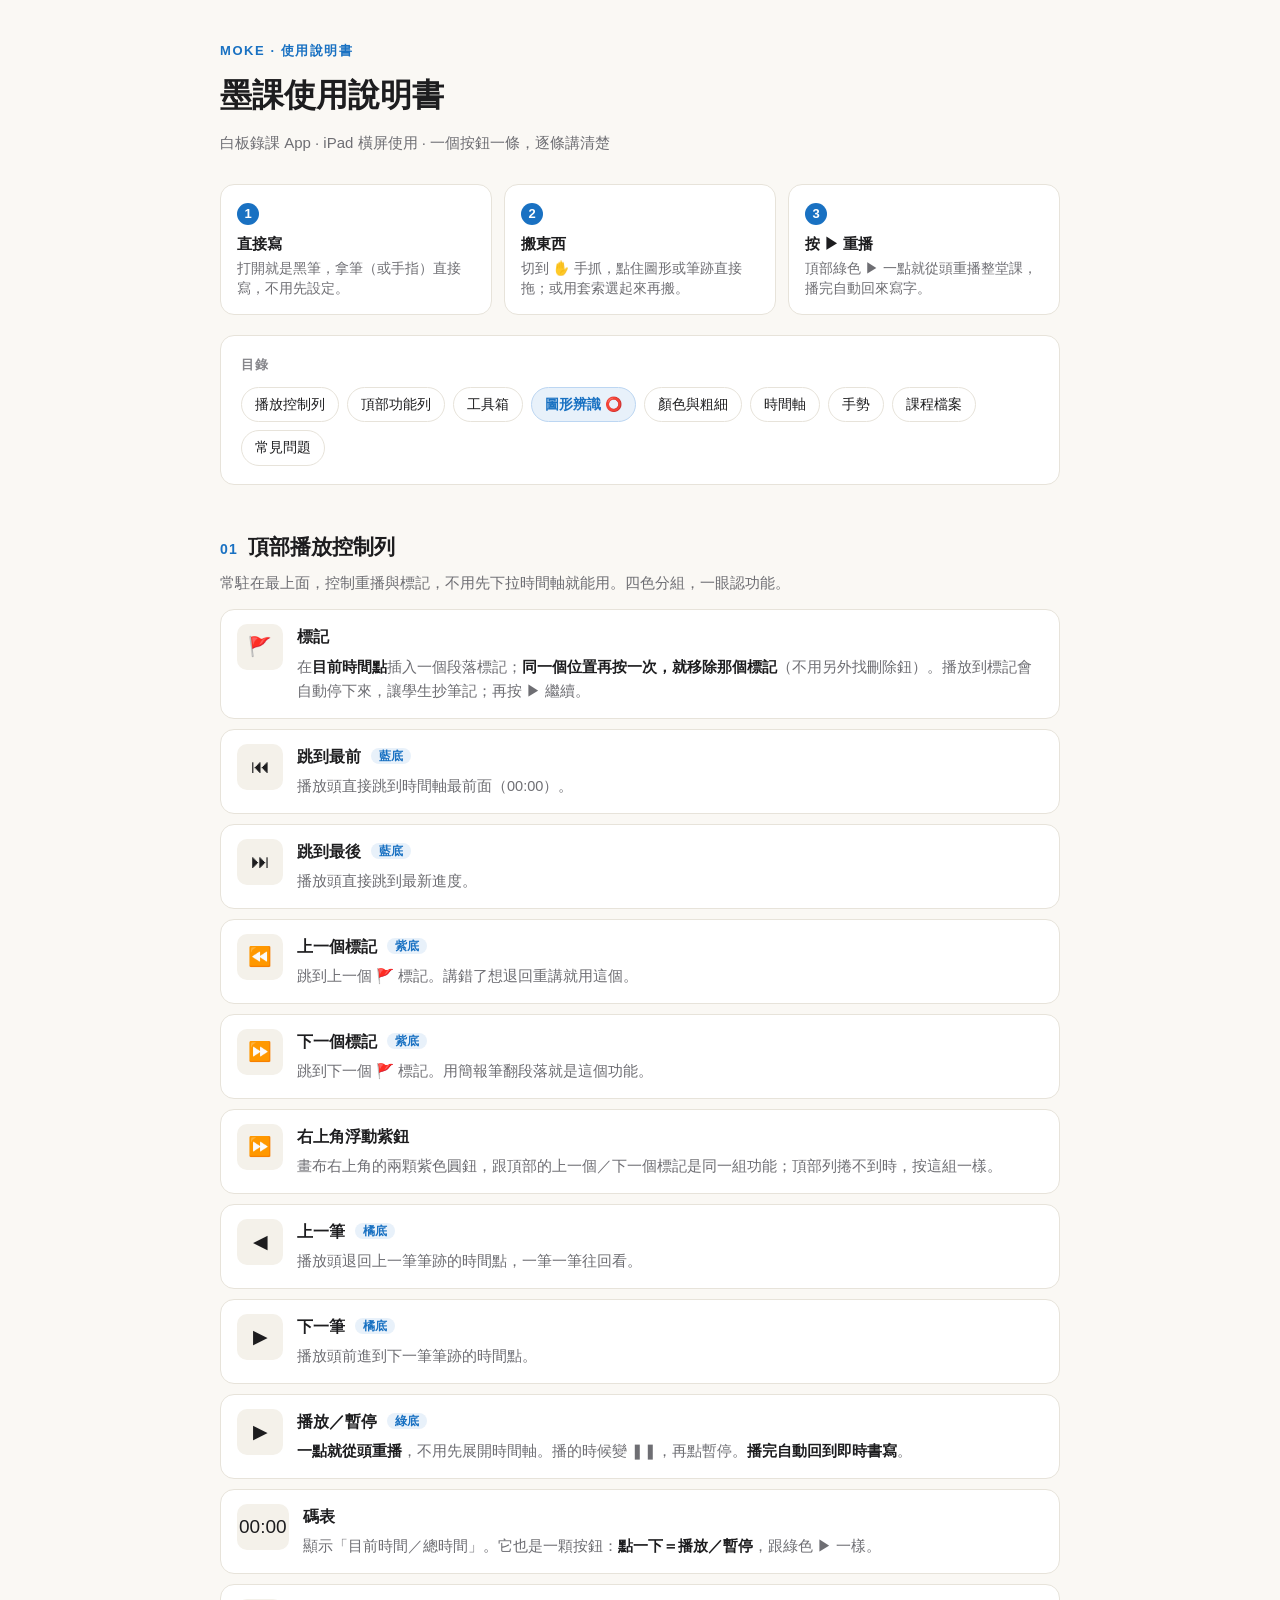
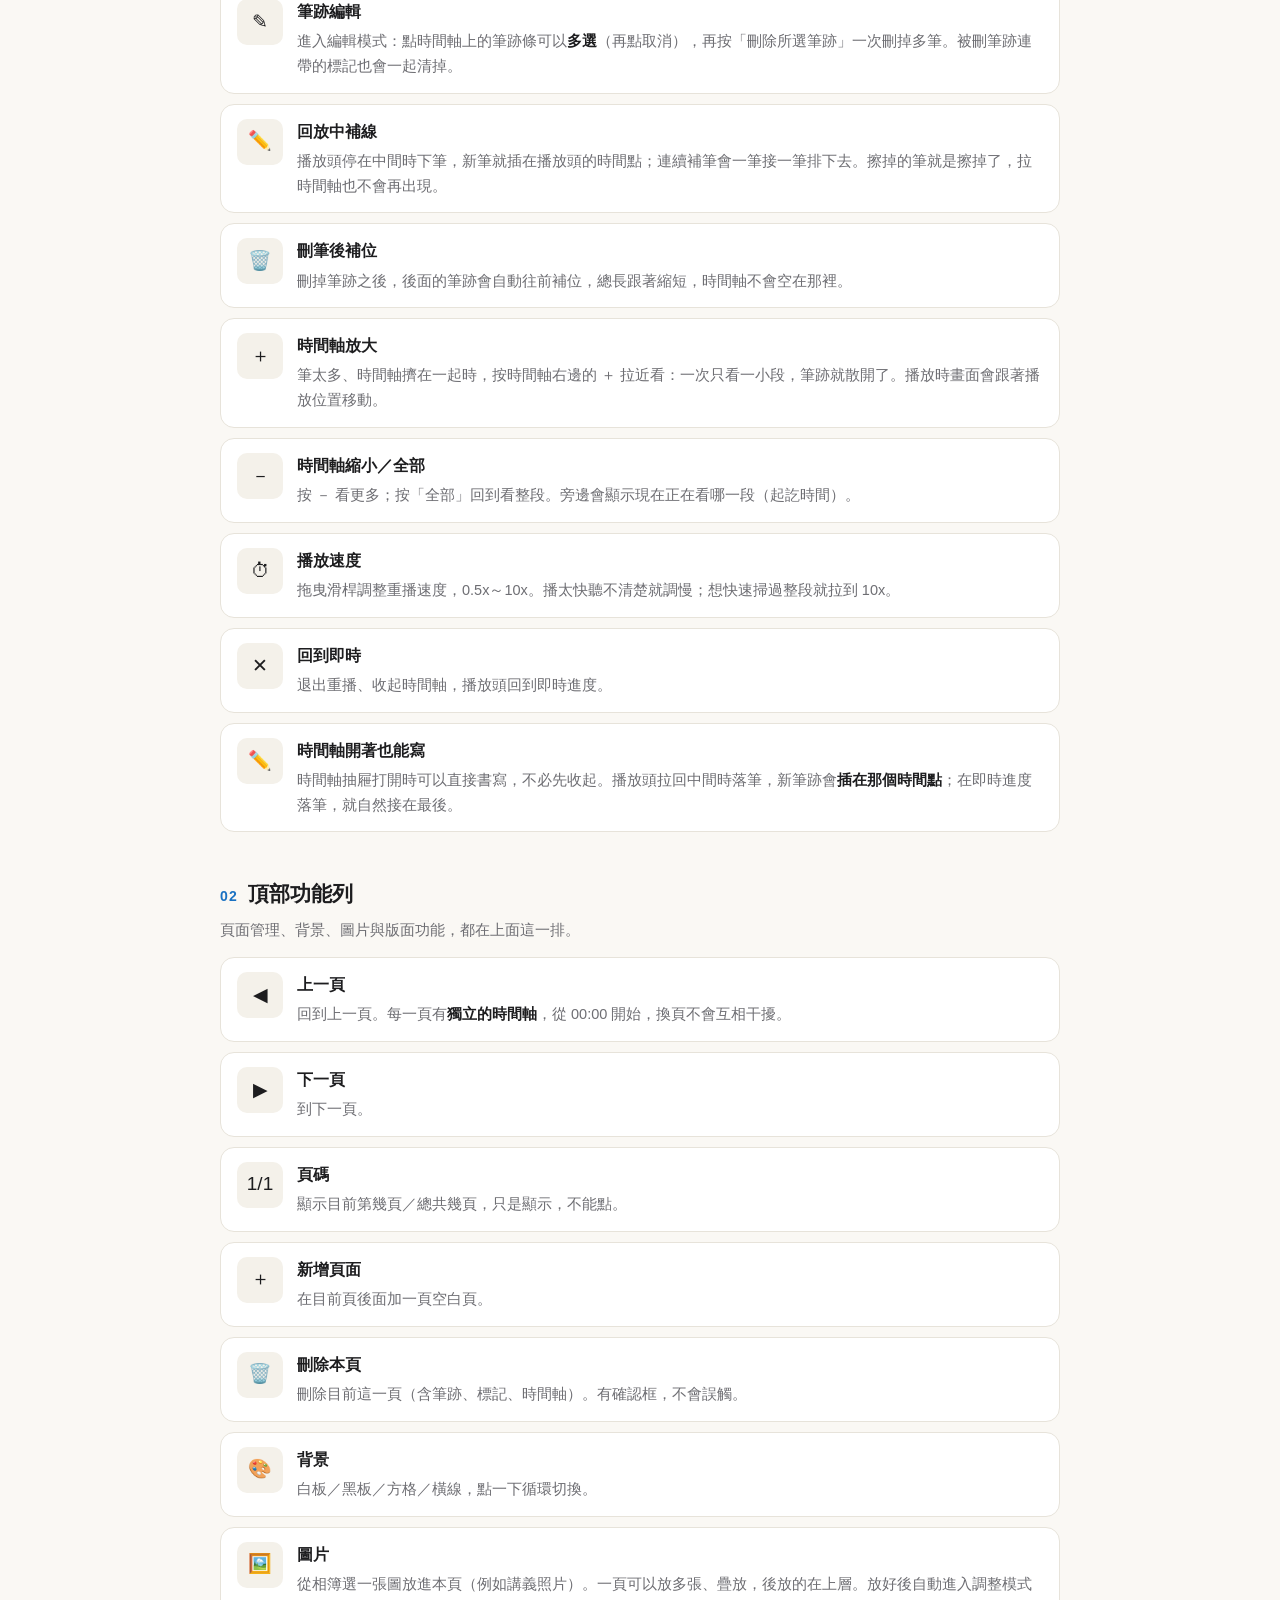
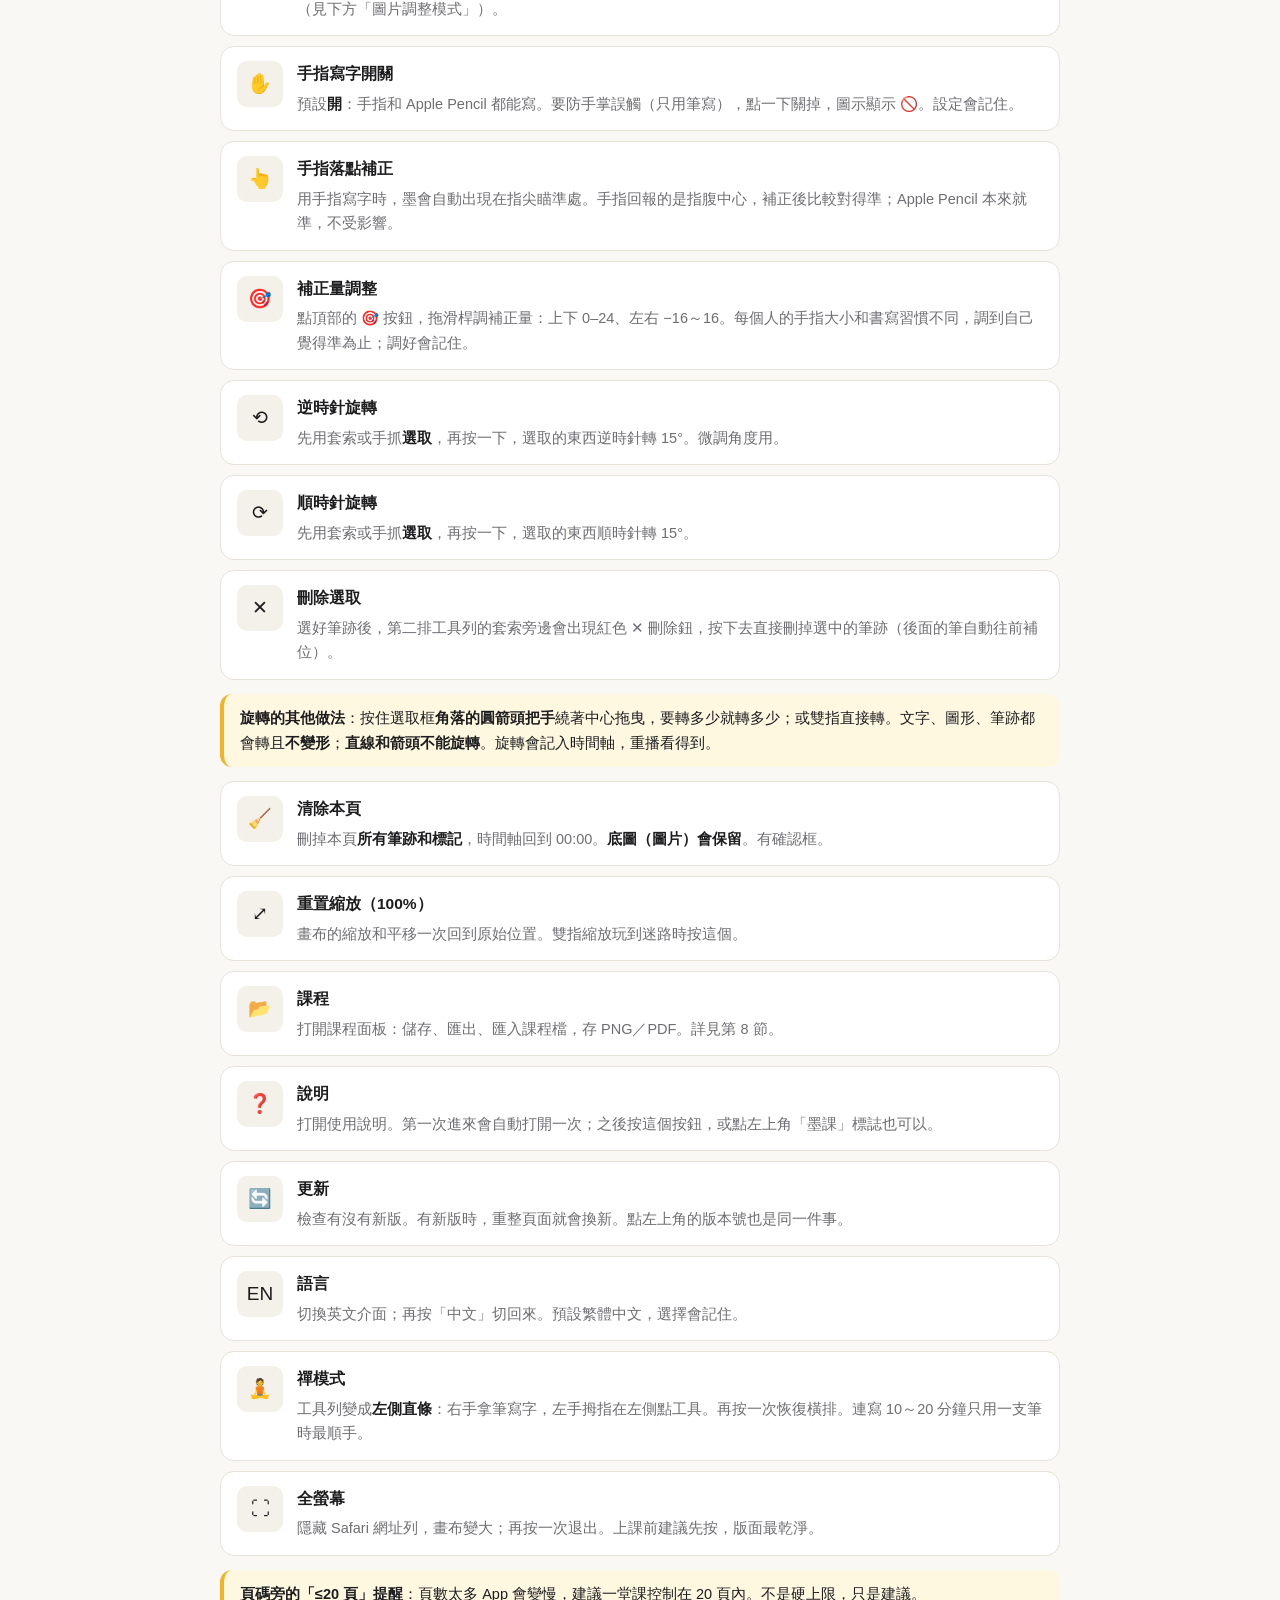
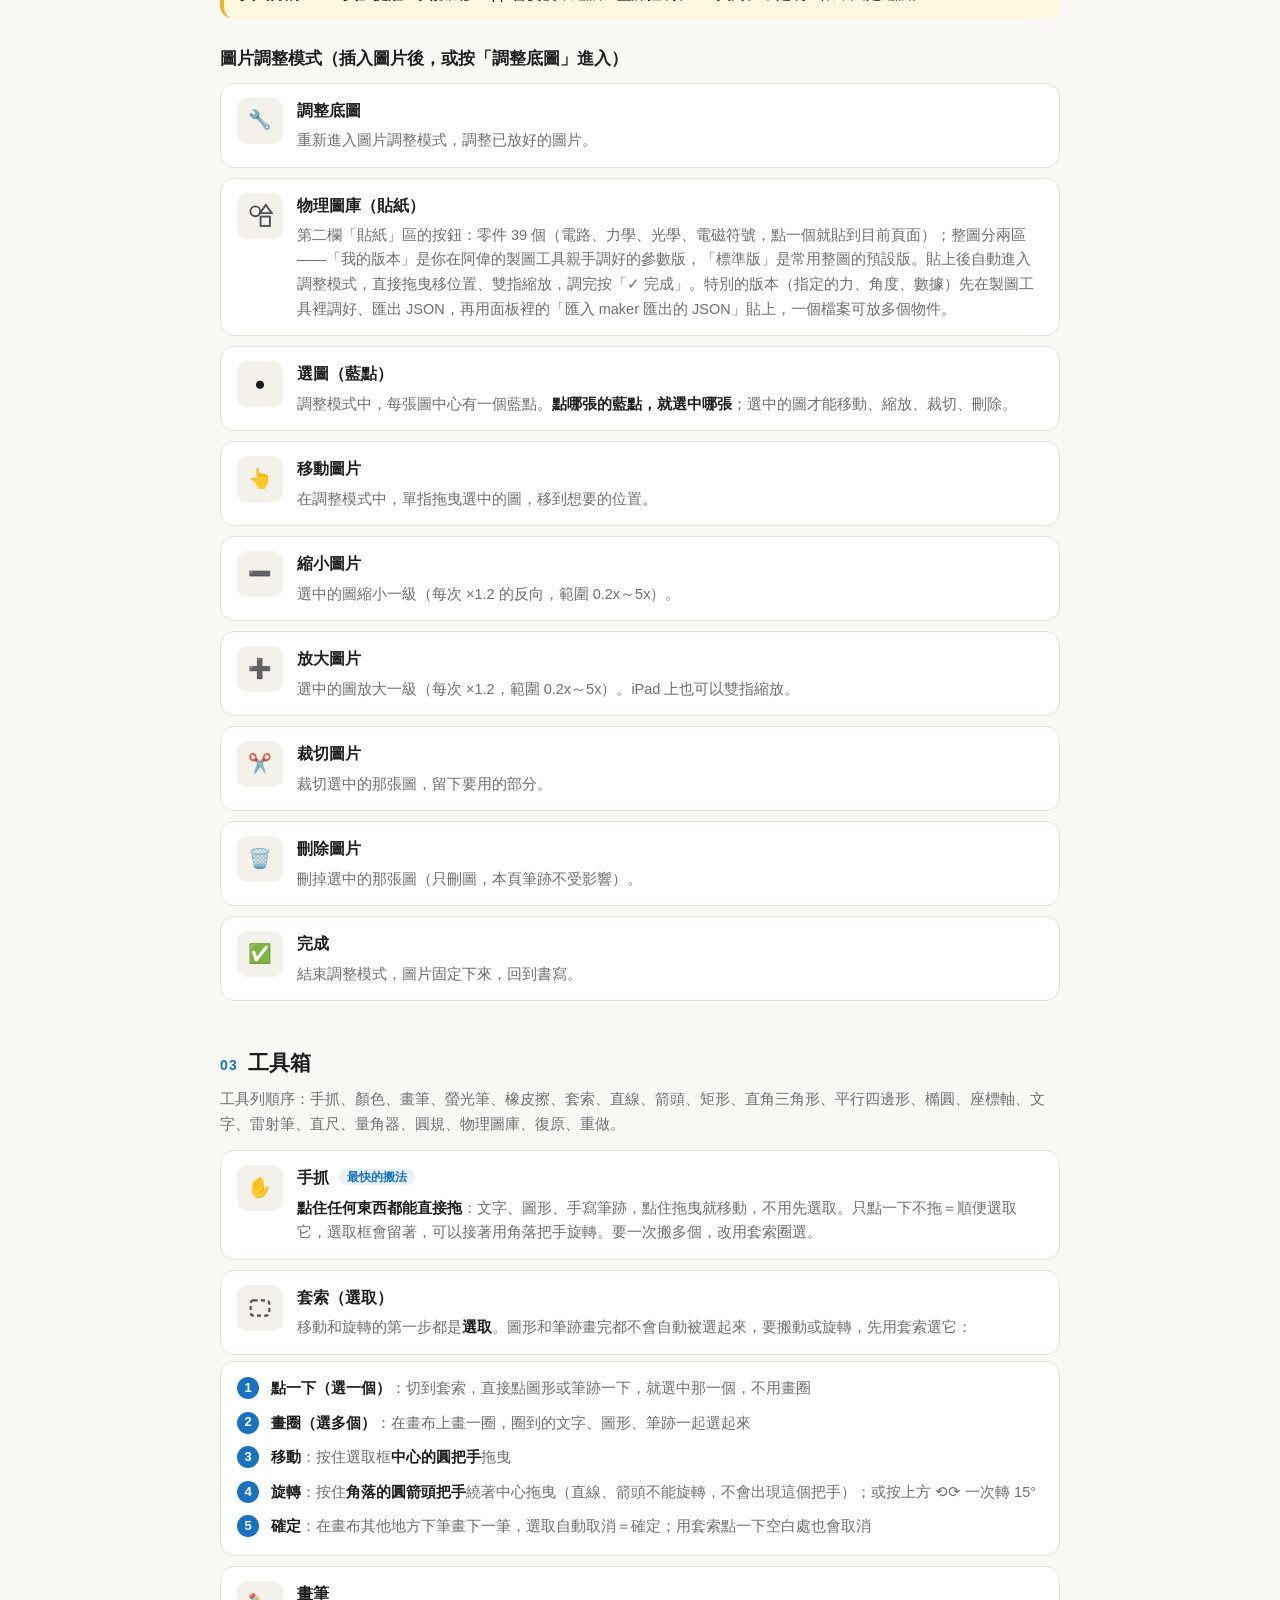
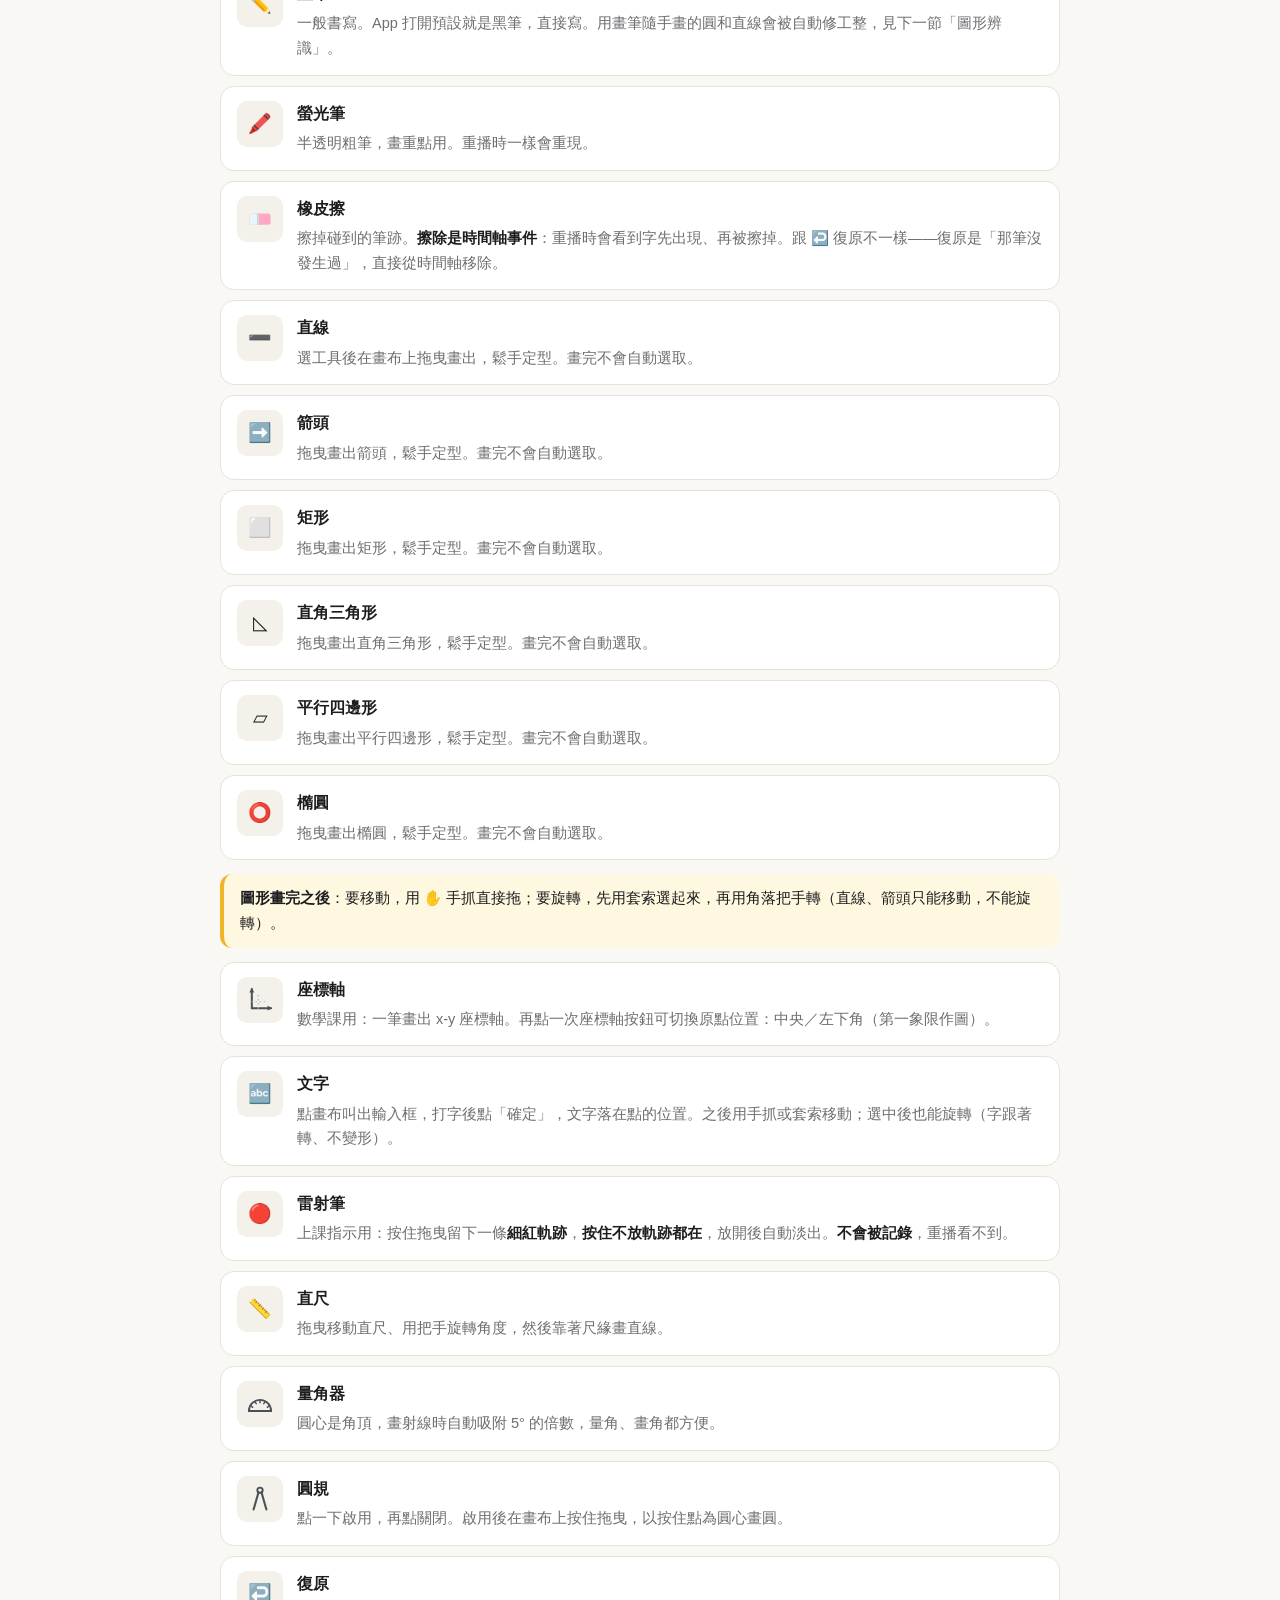
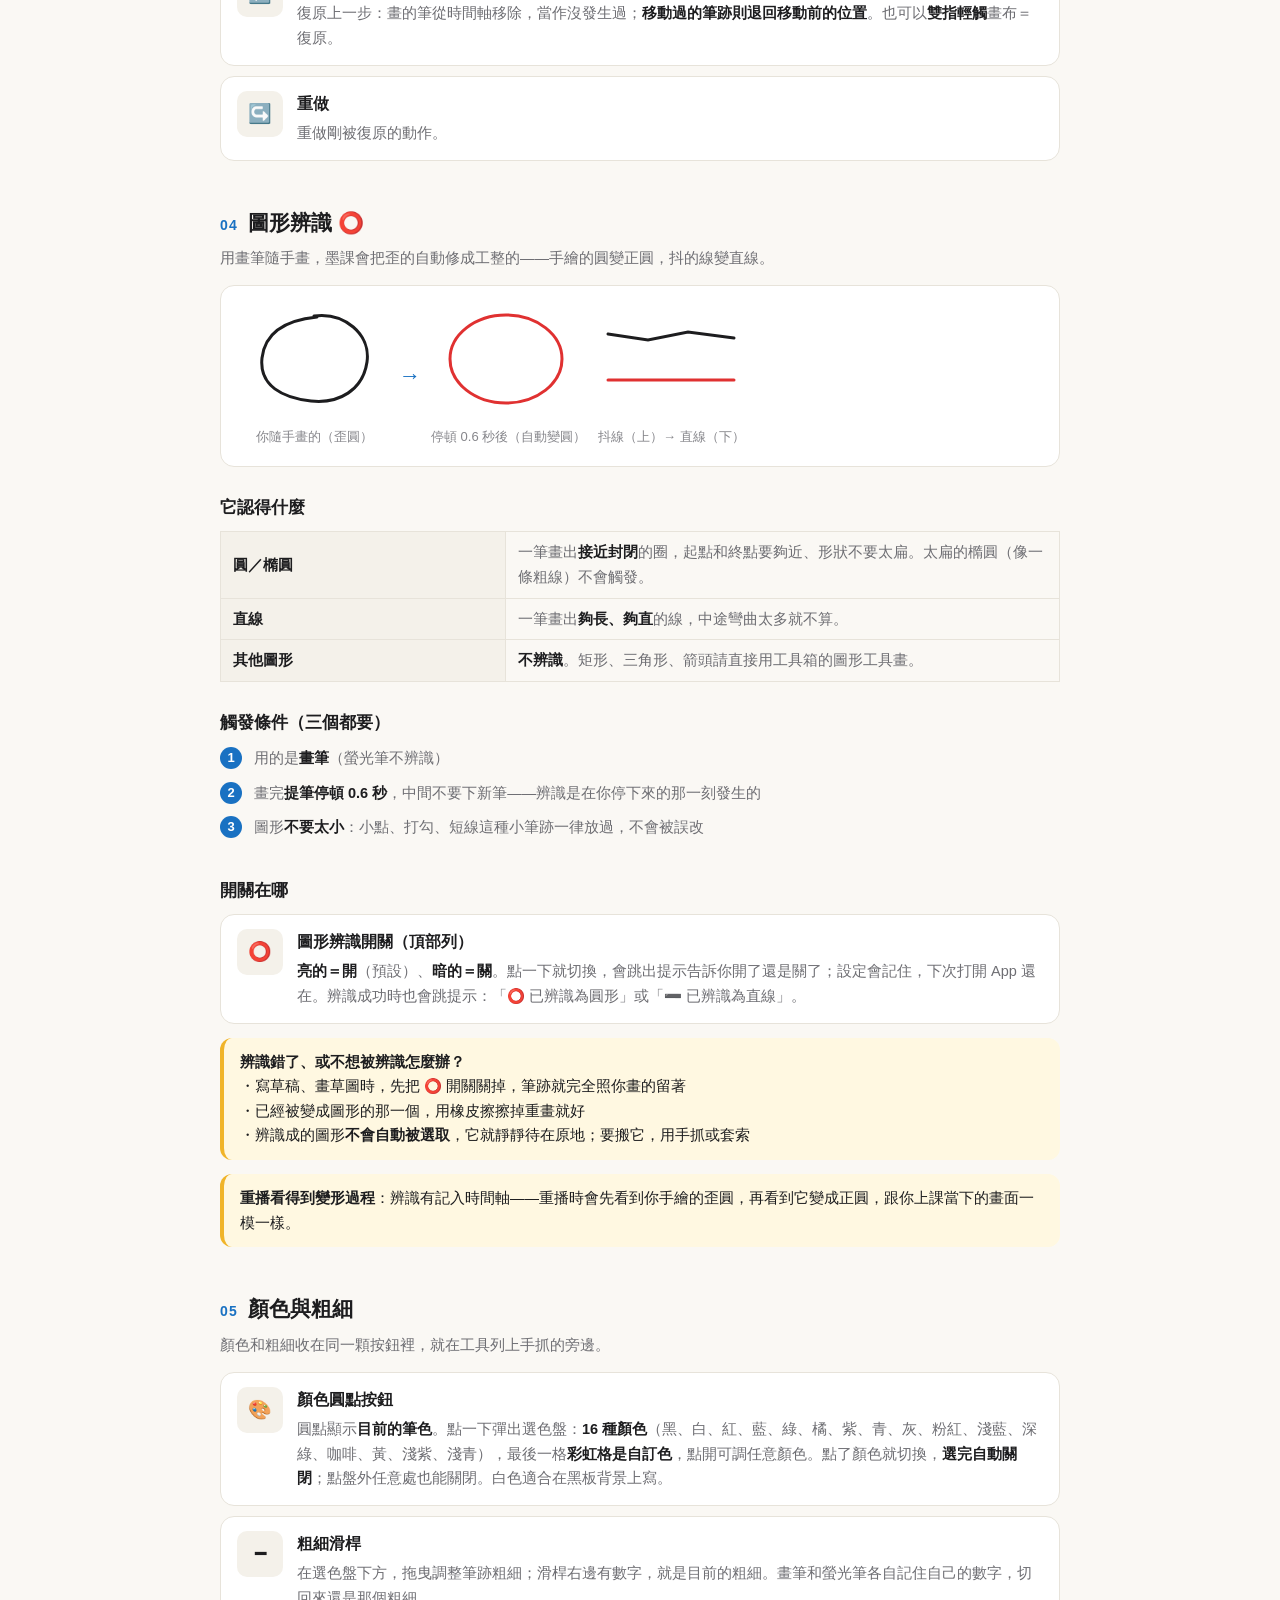
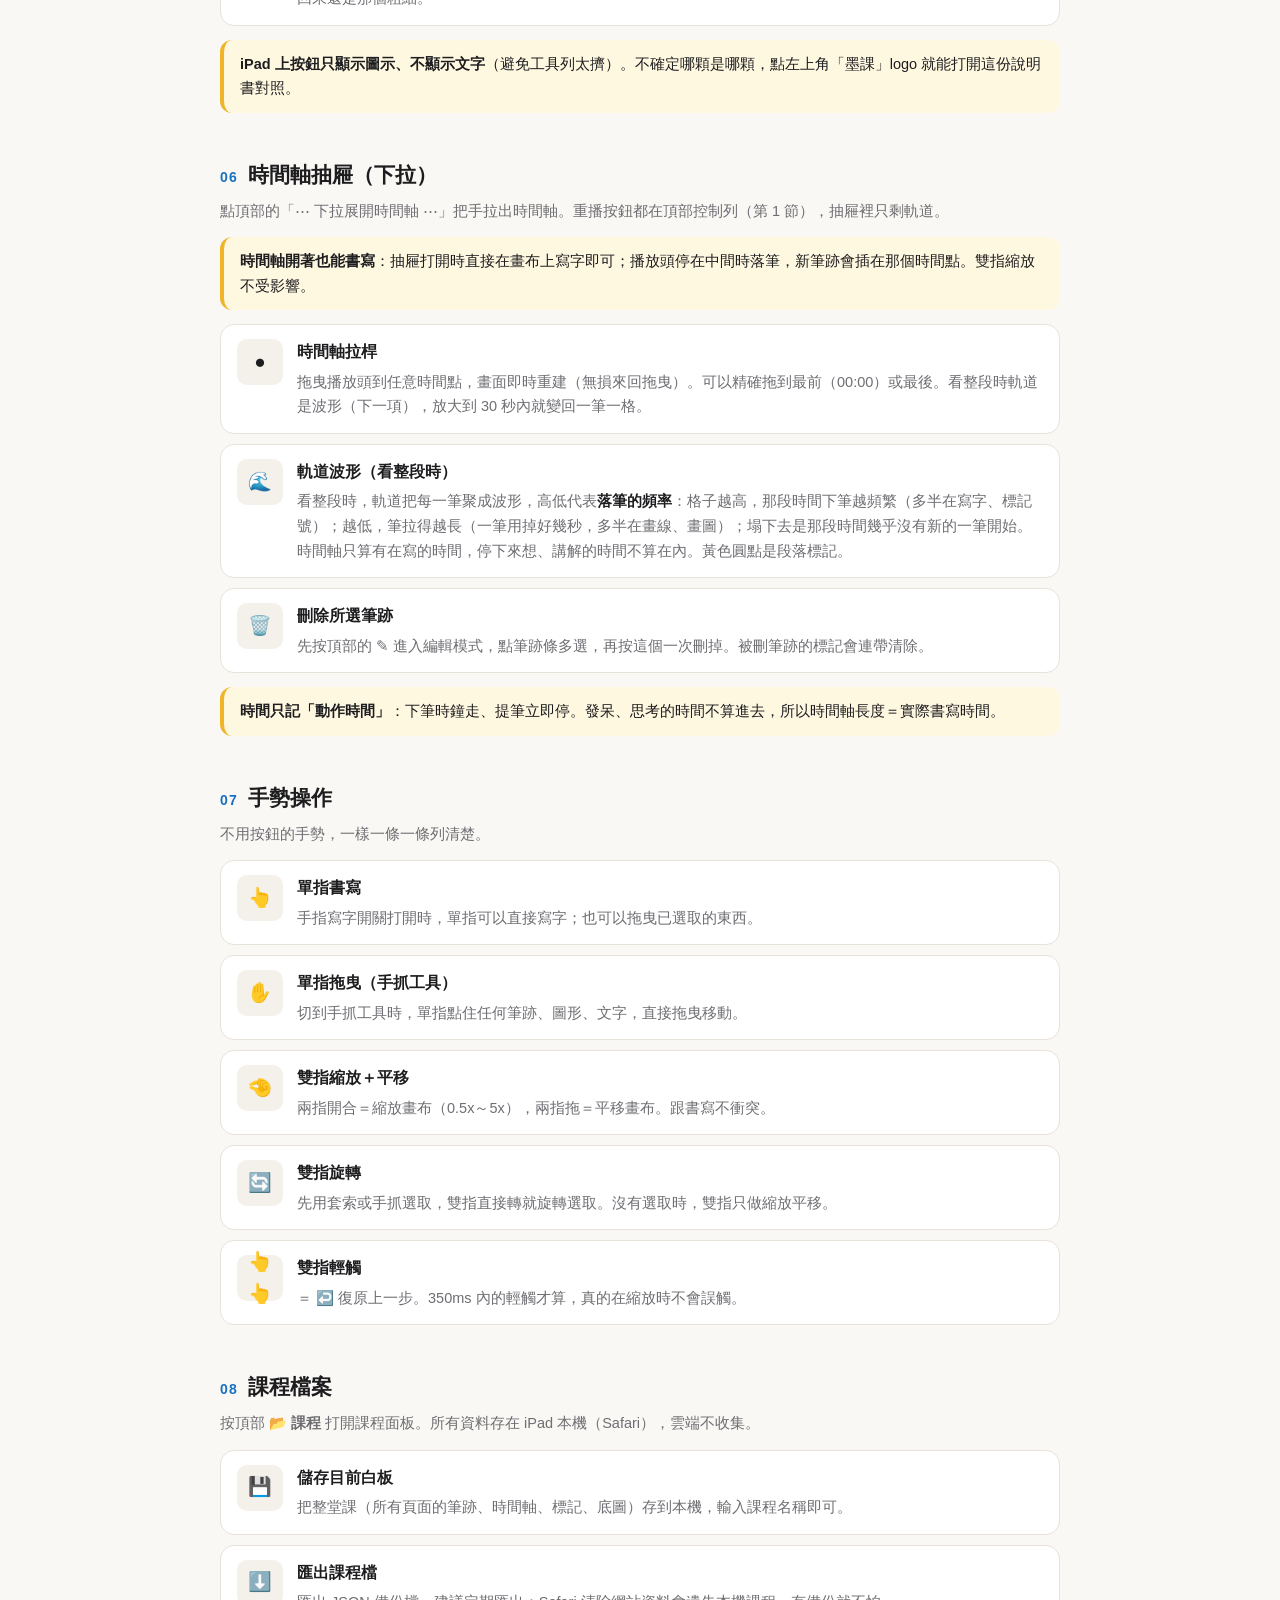
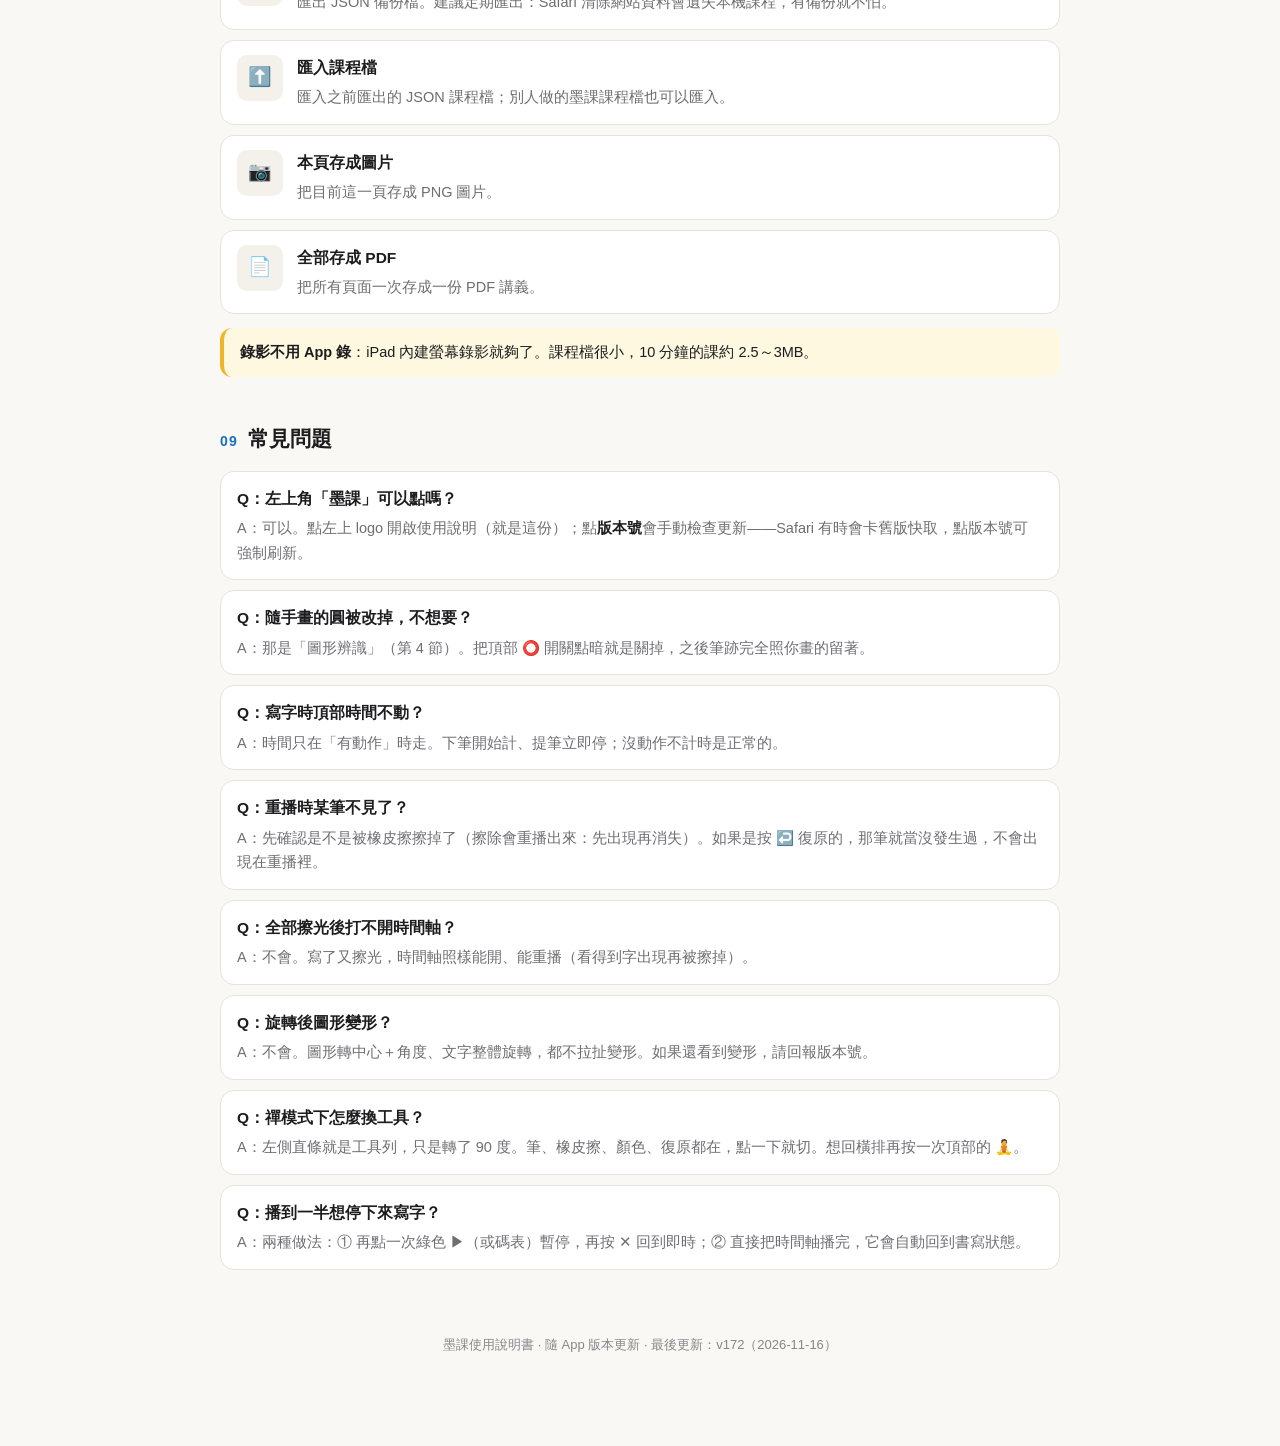
==== docs/manual.html @ 0a08d6ba "v194: 選取刪除鈕移入第二排工具列（套索旁，紅色 ✕，選取時出現）；移除畫布浮動鈕（涵蓋 v191–v194，b4efc86）" ====
<!doctype html>
<html lang="zh-Hant">
<head>
<meta charset="utf-8" />
<meta name="viewport" content="width=device-width, initial-scale=1, viewport-fit=cover" />
<title>墨課使用說明書</title>
<style>
  :root{
    --ink:#1d1d1f; --muted:#6e6e73; --faint:#86868b;
    --bg:#faf8f4; --card:#ffffff; --line:#e7e3da;
    --accent:#1971c2; --accent-bg:#e8f1fa;
    --tip-bg:#fff8e1; --tip-line:#f0b429;
    --warn-bg:#fdecec; --warn-line:#e03131;
  }
  *{ box-sizing:border-box; }
  html{ scroll-behavior:smooth; }
  body{ margin:0; background:var(--bg); color:var(--ink);
    font-family:-apple-system,"PingFang TC","Microsoft JhengHei",sans-serif;
    line-height:1.7; -webkit-font-smoothing:antialiased; }
  .wrap{ max-width:880px; margin:0 auto; padding:40px 20px 90px; }
  header{ margin-bottom:28px; }
  header .kicker{ color:var(--accent); font-weight:700; font-size:13px; letter-spacing:.12em; margin:0 0 6px; }
  header h1{ font-size:32px; margin:0 0 8px; }
  header p{ color:var(--muted); margin:0; font-size:15px; }
  .quick{ display:grid; grid-template-columns:repeat(3,1fr); gap:12px; margin:24px 0 8px; }
  .quick .q{ background:var(--card); border:1px solid var(--line); border-radius:14px; padding:14px 16px; }
  .quick .q .n{ display:inline-flex; width:22px; height:22px; border-radius:50%;
    background:var(--accent); color:#fff; font-size:13px; font-weight:700;
    align-items:center; justify-content:center; margin-bottom:6px; }
  .quick .q b{ display:block; font-size:15px; margin-bottom:2px; }
  .quick .q span{ color:var(--muted); font-size:13.5px; line-height:1.55; display:block; }
  @media (max-width:640px){ .quick{ grid-template-columns:1fr; } }
  .toc{ background:var(--card); border:1px solid var(--line); border-radius:14px; padding:18px 20px; margin:20px 0 8px; }
  .toc .t{ font-size:13px; font-weight:700; color:var(--faint); letter-spacing:.1em; margin:0 0 10px; }
  .toc .links{ display:flex; flex-wrap:wrap; gap:8px; }
  .toc a{ color:var(--ink); text-decoration:none; font-size:14px;
    border:1px solid var(--line); border-radius:999px; padding:5px 13px; background:#fff; }
  .toc a:hover{ border-color:var(--accent); color:var(--accent); }
  .toc a.hot{ background:var(--accent-bg); border-color:#bcd6f2; color:var(--accent); font-weight:600; }
  section{ margin-top:44px; }
  h2{ font-size:21px; margin:0 0 6px; display:flex; align-items:baseline; gap:10px; }
  h2 .no{ color:var(--accent); font-size:14px; font-weight:700; letter-spacing:.08em; }
  .sec-lead{ color:var(--muted); font-size:14.5px; margin:0 0 14px; }
  h3{ font-size:16.5px; margin:26px 0 8px; }
  .item{ display:flex; gap:14px; background:var(--card); border:1px solid var(--line);
    border-radius:14px; padding:14px 16px; margin:10px 0; }
  .item .ic{ flex:0 0 46px; height:46px; border-radius:10px; background:#f4f1ea;
    display:flex; align-items:center; justify-content:center; font-size:19px; text-align:center; padding:2px; }
  .item .bd{ flex:1; min-width:0; }
  .item .nm{ font-weight:700; font-size:15.5px; }
  .item .nm .tag{ font-weight:600; font-size:12px; color:var(--accent);
    background:var(--accent-bg); border-radius:999px; padding:1px 8px; margin-left:6px; vertical-align:2px; }
  .item p{ margin:4px 0 0; color:var(--muted); font-size:14.5px; }
  .item p b{ color:var(--ink); }
  .steps{ counter-reset:st; margin:10px 0 0; padding:0; list-style:none; }
  .steps li{ counter-increment:st; position:relative; padding:0 0 10px 34px; color:var(--muted); font-size:14.5px; }
  .steps li::before{ content:counter(st); position:absolute; left:0; top:1px;
    width:22px; height:22px; border-radius:50%; background:var(--accent); color:#fff;
    font-size:13px; font-weight:700; display:flex; align-items:center; justify-content:center; }
  .steps li b{ color:var(--ink); }
  .tip, .warn{ border-radius:12px; padding:12px 16px; margin:14px 0; font-size:14.5px; }
  .tip{ background:var(--tip-bg); border-left:4px solid var(--tip-line); }
  .warn{ background:var(--warn-bg); border-left:4px solid var(--warn-line); }
  .demo{ background:var(--card); border:1px solid var(--line); border-radius:14px; padding:18px; margin:12px 0; }
  .demo .row{ display:flex; align-items:center; gap:10px; flex-wrap:wrap; }
  .demo .cap{ font-size:13px; color:var(--faint); text-align:center; margin-top:4px; }
  .demo figure{ margin:0; }
  .demo .arr{ color:var(--accent); font-size:22px; font-weight:700; }
  table.spec{ width:100%; border-collapse:collapse; margin:10px 0; font-size:14.5px; }
  table.spec th, table.spec td{ border:1px solid var(--line); padding:8px 12px; text-align:left; }
  table.spec th{ background:#f4f1ea; font-weight:700; width:34%; }
  table.spec td{ color:var(--muted); }
  table.spec td b{ color:var(--ink); }
  footer{ text-align:center; color:var(--faint); font-size:13px; margin-top:64px; }
</style>
</head>
<body>
<div class="wrap">

<header>
  <p class="kicker">MOKE · 使用說明書</p>
  <h1>墨課使用說明書</h1>
  <p>白板錄課 App · iPad 橫屏使用 · 一個按鈕一條，逐條講清楚</p>
</header>

<div class="quick">
  <div class="q"><span class="n">1</span><b>直接寫</b><span>打開就是黑筆，拿筆（或手指）直接寫，不用先設定。</span></div>
  <div class="q"><span class="n">2</span><b>搬東西</b><span>切到 ✋ 手抓，點住圖形或筆跡直接拖；或用套索選起來再搬。</span></div>
  <div class="q"><span class="n">3</span><b>按 ▶ 重播</b><span>頂部綠色 ▶ 一點就從頭重播整堂課，播完自動回來寫字。</span></div>
</div>

<nav class="toc">
  <p class="t">目錄</p>
  <div class="links">
    <a href="#sec-top">播放控制列</a>
    <a href="#sec-actions">頂部功能列</a>
    <a href="#sec-tools">工具箱</a>
    <a href="#sec-autoshape" class="hot">圖形辨識 ⭕</a>
    <a href="#sec-color">顏色與粗細</a>
    <a href="#sec-timeline">時間軸</a>
    <a href="#sec-gesture">手勢</a>
    <a href="#sec-lesson">課程檔案</a>
    <a href="#sec-faq">常見問題</a>
  </div>
</nav>
<section>
<h2 id="sec-top"><span class="no">01</span>頂部播放控制列</h2>
<p class="sec-lead">常駐在最上面，控制重播與標記，不用先下拉時間軸就能用。四色分組，一眼認功能。</p>

<div class="item"><div class="ic">🚩</div><div class="bd"><div class="nm">標記</div><p>在<b>目前時間點</b>插入一個段落標記；<b>同一個位置再按一次，就移除那個標記</b>（不用另外找刪除鈕）。播放到標記會自動停下來，讓學生抄筆記；再按 ▶ 繼續。</p></div></div>

<div class="item"><div class="ic">⏮</div><div class="bd"><div class="nm">跳到最前 <span class="tag">藍底</span></div><p>播放頭直接跳到時間軸最前面（00:00）。</p></div></div>

<div class="item"><div class="ic">⏭</div><div class="bd"><div class="nm">跳到最後 <span class="tag">藍底</span></div><p>播放頭直接跳到最新進度。</p></div></div>

<div class="item"><div class="ic">⏪</div><div class="bd"><div class="nm">上一個標記 <span class="tag">紫底</span></div><p>跳到上一個 🚩 標記。講錯了想退回重講就用這個。</p></div></div>

<div class="item"><div class="ic">⏩</div><div class="bd"><div class="nm">下一個標記 <span class="tag">紫底</span></div><p>跳到下一個 🚩 標記。用簡報筆翻段落就是這個功能。</p></div></div>
<div class="item"><div class="ic">⏩</div><div class="bd"><div class="nm">右上角浮動紫鈕</div><p>畫布右上角的兩顆紫色圓鈕，跟頂部的上一個／下一個標記是同一組功能；頂部列捲不到時，按這組一樣。</p></div></div>

<div class="item"><div class="ic">◀</div><div class="bd"><div class="nm">上一筆 <span class="tag">橘底</span></div><p>播放頭退回上一筆筆跡的時間點，一筆一筆往回看。</p></div></div>

<div class="item"><div class="ic">▶</div><div class="bd"><div class="nm">下一筆 <span class="tag">橘底</span></div><p>播放頭前進到下一筆筆跡的時間點。</p></div></div>

<div class="item"><div class="ic">▶</div><div class="bd"><div class="nm">播放／暫停 <span class="tag">綠底</span></div><p><b>一點就從頭重播</b>，不用先展開時間軸。播的時候變 ❚❚，再點暫停。<b>播完自動回到即時書寫</b>。</p></div></div>

<div class="item"><div class="ic">00:00</div><div class="bd"><div class="nm">碼表</div><p>顯示「目前時間／總時間」。它也是一顆按鈕：<b>點一下＝播放／暫停</b>，跟綠色 ▶ 一樣。</p></div></div>

<div class="item"><div class="ic">✎</div><div class="bd"><div class="nm">筆跡編輯</div><p>進入編輯模式：點時間軸上的筆跡條可以<b>多選</b>（再點取消），再按「刪除所選筆跡」一次刪掉多筆。被刪筆跡連帶的標記也會一起清掉。</p></div></div>
<div class="item"><div class="ic">✏️</div><div class="bd"><div class="nm">回放中補線</div><p>播放頭停在中間時下筆，新筆就插在播放頭的時間點；連續補筆會一筆接一筆排下去。擦掉的筆就是擦掉了，拉時間軸也不會再出現。</p></div></div>
<div class="item"><div class="ic">🗑️</div><div class="bd"><div class="nm">刪筆後補位</div><p>刪掉筆跡之後，後面的筆跡會自動往前補位，總長跟著縮短，時間軸不會空在那裡。</p></div></div>
<div class="item"><div class="ic">＋</div><div class="bd"><div class="nm">時間軸放大</div><p>筆太多、時間軸擠在一起時，按時間軸右邊的 ＋ 拉近看：一次只看一小段，筆跡就散開了。播放時畫面會跟著播放位置移動。</p></div></div>
<div class="item"><div class="ic">－</div><div class="bd"><div class="nm">時間軸縮小／全部</div><p>按 － 看更多；按「全部」回到看整段。旁邊會顯示現在正在看哪一段（起訖時間）。</p></div></div>

<div class="item"><div class="ic">⏱</div><div class="bd"><div class="nm">播放速度</div><p>拖曳滑桿調整重播速度，0.5x～10x。播太快聽不清楚就調慢；想快速掃過整段就拉到 10x。</p></div></div>

<div class="item"><div class="ic">✕</div><div class="bd"><div class="nm">回到即時</div><p>退出重播、收起時間軸，播放頭回到即時進度。</p></div></div>
<div class="item"><div class="ic">✏️</div><div class="bd"><div class="nm">時間軸開著也能寫</div><p>時間軸抽屜打開時可以直接書寫，不必先收起。播放頭拉回中間時落筆，新筆跡會<b>插在那個時間點</b>；在即時進度落筆，就自然接在最後。</p></div></div>

</section>

<section>
<h2 id="sec-actions"><span class="no">02</span>頂部功能列</h2>
<p class="sec-lead">頁面管理、背景、圖片與版面功能，都在上面這一排。</p>

<div class="item"><div class="ic">◀</div><div class="bd"><div class="nm">上一頁</div><p>回到上一頁。每一頁有<b>獨立的時間軸</b>，從 00:00 開始，換頁不會互相干擾。</p></div></div>

<div class="item"><div class="ic">▶</div><div class="bd"><div class="nm">下一頁</div><p>到下一頁。</p></div></div>

<div class="item"><div class="ic">1/1</div><div class="bd"><div class="nm">頁碼</div><p>顯示目前第幾頁／總共幾頁，只是顯示，不能點。</p></div></div>

<div class="item"><div class="ic">＋</div><div class="bd"><div class="nm">新增頁面</div><p>在目前頁後面加一頁空白頁。</p></div></div>

<div class="item"><div class="ic">🗑️</div><div class="bd"><div class="nm">刪除本頁</div><p>刪除目前這一頁（含筆跡、標記、時間軸）。有確認框，不會誤觸。</p></div></div>

<div class="item"><div class="ic">🎨</div><div class="bd"><div class="nm">背景</div><p>白板／黑板／方格／橫線，點一下循環切換。</p></div></div>

<div class="item"><div class="ic">🖼️</div><div class="bd"><div class="nm">圖片</div><p>從相簿選一張圖放進本頁（例如講義照片）。一頁可以放多張、疊放，後放的在上層。放好後自動進入調整模式（見下方「圖片調整模式」）。</p></div></div>

<div class="item"><div class="ic">✋</div><div class="bd"><div class="nm">手指寫字開關</div><p>預設<b>開</b>：手指和 Apple Pencil 都能寫。要防手掌誤觸（只用筆寫），點一下關掉，圖示顯示 🚫。設定會記住。</p></div></div>
<div class="item"><div class="ic">👆</div><div class="bd"><div class="nm">手指落點補正</div><p>用手指寫字時，墨會自動出現在指尖瞄準處。手指回報的是指腹中心，補正後比較對得準；Apple Pencil 本來就準，不受影響。</p></div></div>
<div class="item"><div class="ic">🎯</div><div class="bd"><div class="nm">補正量調整</div><p>點頂部的 🎯 按鈕，拖滑桿調補正量：上下 0–24、左右 −16～16。每個人的手指大小和書寫習慣不同，調到自己覺得準為止；調好會記住。</p></div></div>

<div class="item"><div class="ic">⟲</div><div class="bd"><div class="nm">逆時針旋轉</div><p>先用套索或手抓<b>選取</b>，再按一下，選取的東西逆時針轉 15°。微調角度用。</p></div></div>

<div class="item"><div class="ic">⟳</div><div class="bd"><div class="nm">順時針旋轉</div><p>先用套索或手抓<b>選取</b>，再按一下，選取的東西順時針轉 15°。</p></div></div>
<div class="item"><div class="ic">✕</div><div class="bd"><div class="nm">刪除選取</div><p>選好筆跡後，第二排工具列的套索旁邊會出現紅色 ✕ 刪除鈕，按下去直接刪掉選中的筆跡（後面的筆自動往前補位）。</p></div></div>

<div class="tip"><b>旋轉的其他做法</b>：按住選取框<b>角落的圓箭頭把手</b>繞著中心拖曳，要轉多少就轉多少；或雙指直接轉。文字、圖形、筆跡都會轉且<b>不變形</b>；<b>直線和箭頭不能旋轉</b>。旋轉會記入時間軸，重播看得到。</div>

<div class="item"><div class="ic">🧹</div><div class="bd"><div class="nm">清除本頁</div><p>刪掉本頁<b>所有筆跡和標記</b>，時間軸回到 00:00。<b>底圖（圖片）會保留</b>。有確認框。</p></div></div>

<div class="item"><div class="ic">⤢</div><div class="bd"><div class="nm">重置縮放（100%）</div><p>畫布的縮放和平移一次回到原始位置。雙指縮放玩到迷路時按這個。</p></div></div>

<div class="item"><div class="ic">📂</div><div class="bd"><div class="nm">課程</div><p>打開課程面板：儲存、匯出、匯入課程檔，存 PNG／PDF。詳見第 8 節。</p></div></div>
<div class="item"><div class="ic">❓</div><div class="bd"><div class="nm">說明</div><p>打開使用說明。第一次進來會自動打開一次；之後按這個按鈕，或點左上角「墨課」標誌也可以。</p></div></div>
<div class="item"><div class="ic">🔄</div><div class="bd"><div class="nm">更新</div><p>檢查有沒有新版。有新版時，重整頁面就會換新。點左上角的版本號也是同一件事。</p></div></div>
<div class="item"><div class="ic">EN</div><div class="bd"><div class="nm">語言</div><p>切換英文介面；再按「中文」切回來。預設繁體中文，選擇會記住。</p></div></div>

<div class="item"><div class="ic">🧘</div><div class="bd"><div class="nm">禪模式</div><p>工具列變成<b>左側直條</b>：右手拿筆寫字，左手拇指在左側點工具。再按一次恢復橫排。連寫 10～20 分鐘只用一支筆時最順手。</p></div></div>

<div class="item"><div class="ic">⛶</div><div class="bd"><div class="nm">全螢幕</div><p>隱藏 Safari 網址列，畫布變大；再按一次退出。上課前建議先按，版面最乾淨。</p></div></div>

<div class="tip"><b>頁碼旁的「≤20 頁」提醒</b>：頁數太多 App 會變慢，建議一堂課控制在 20 頁內。不是硬上限，只是建議。</div>

<h3>圖片調整模式（插入圖片後，或按「調整底圖」進入）</h3>

<div class="item"><div class="ic">🔧</div><div class="bd"><div class="nm">調整底圖</div><p>重新進入圖片調整模式，調整已放好的圖片。</p></div></div>
<div class="item"><div class="ic"><svg width="28" height="28" viewBox="0 0 48 48" aria-hidden="true"><g fill="none" stroke="#495057" stroke-width="3.2"><circle cx="16" cy="16" r="8.5"/><rect x="25" y="25" width="16" height="16"/><path d="M 34 5 L 44 19 L 24 19 Z"/></g></svg></div><div class="bd"><div class="nm">物理圖庫（貼紙）</div><p>第二欄「貼紙」區的按鈕：零件 39 個（電路、力學、光學、電磁符號，點一個就貼到目前頁面）；整圖分兩區——「我的版本」是你在阿偉的製圖工具親手調好的參數版，「標準版」是常用整圖的預設版。貼上後自動進入調整模式，直接拖曳移位置、雙指縮放，調完按「✓ 完成」。特別的版本（指定的力、角度、數據）先在製圖工具裡調好、匯出 JSON，再用面板裡的「匯入 maker 匯出的 JSON」貼上，一個檔案可放多個物件。</p></div></div>

<div class="item"><div class="ic">●</div><div class="bd"><div class="nm">選圖（藍點）</div><p>調整模式中，每張圖中心有一個藍點。<b>點哪張的藍點，就選中哪張</b>；選中的圖才能移動、縮放、裁切、刪除。</p></div></div>

<div class="item"><div class="ic">👆</div><div class="bd"><div class="nm">移動圖片</div><p>在調整模式中，單指拖曳選中的圖，移到想要的位置。</p></div></div>

<div class="item"><div class="ic">➖</div><div class="bd"><div class="nm">縮小圖片</div><p>選中的圖縮小一級（每次 ×1.2 的反向，範圍 0.2x～5x）。</p></div></div>

<div class="item"><div class="ic">➕</div><div class="bd"><div class="nm">放大圖片</div><p>選中的圖放大一級（每次 ×1.2，範圍 0.2x～5x）。iPad 上也可以雙指縮放。</p></div></div>

<div class="item"><div class="ic">✂️</div><div class="bd"><div class="nm">裁切圖片</div><p>裁切選中的那張圖，留下要用的部分。</p></div></div>

<div class="item"><div class="ic">🗑️</div><div class="bd"><div class="nm">刪除圖片</div><p>刪掉選中的那張圖（只刪圖，本頁筆跡不受影響）。</p></div></div>

<div class="item"><div class="ic">✅</div><div class="bd"><div class="nm">完成</div><p>結束調整模式，圖片固定下來，回到書寫。</p></div></div>

</section>

<section>
<h2 id="sec-tools"><span class="no">03</span>工具箱</h2>
<p class="sec-lead">工具列順序：手抓、顏色、畫筆、螢光筆、橡皮擦、套索、直線、箭頭、矩形、直角三角形、平行四邊形、橢圓、座標軸、文字、雷射筆、直尺、量角器、圓規、物理圖庫、復原、重做。</p>

<div class="item"><div class="ic">✋</div><div class="bd"><div class="nm">手抓 <span class="tag">最快的搬法</span></div><p><b>點住任何東西都能直接拖</b>：文字、圖形、手寫筆跡，點住拖曳就移動，不用先選取。只點一下不拖＝順便選取它，選取框會留著，可以接著用角落把手旋轉。要一次搬多個，改用套索圈選。</p></div></div>

<div class="item"><div class="ic"><svg width="28" height="28" viewBox="0 0 48 48" aria-hidden="true"><rect x="8" y="11" width="32" height="26" rx="5" fill="none" stroke="#495057" stroke-width="3.6" stroke-dasharray="7 5.5"/></svg></div><div class="bd"><div class="nm">套索（選取）</div><p>移動和旋轉的第一步都是<b>選取</b>。圖形和筆跡畫完都不會自動被選起來，要搬動或旋轉，先用套索選它：</p></div></div>

<ol class="steps" style="background:var(--card);border:1px solid var(--line);border-radius:14px;padding:14px 16px 6px;margin:-4px 0 10px">
<li><b>點一下（選一個）</b>：切到套索，直接點圖形或筆跡一下，就選中那一個，不用畫圈</li>
<li><b>畫圈（選多個）</b>：在畫布上畫一圈，圈到的文字、圖形、筆跡一起選起來</li>
<li><b>移動</b>：按住選取框<b>中心的圓把手</b>拖曳</li>
<li><b>旋轉</b>：按住<b>角落的圓箭頭把手</b>繞著中心拖曳（直線、箭頭不能旋轉，不會出現這個把手）；或按上方 ⟲⟳ 一次轉 15°</li>
<li><b>確定</b>：在畫布其他地方下筆畫下一筆，選取自動取消＝確定；用套索點一下空白處也會取消</li>
</ol>

<div class="item"><div class="ic">✏️</div><div class="bd"><div class="nm">畫筆</div><p>一般書寫。App 打開預設就是黑筆，直接寫。用畫筆隨手畫的圓和直線會被自動修工整，見下一節「圖形辨識」。</p></div></div>

<div class="item"><div class="ic">🖍️</div><div class="bd"><div class="nm">螢光筆</div><p>半透明粗筆，畫重點用。重播時一樣會重現。</p></div></div>

<div class="item"><div class="ic"><svg width="30" height="30" viewBox="0 0 48 48" aria-hidden="true"><rect x="7" y="15" width="34" height="18" rx="4" fill="#ffa8c5"/><rect x="7" y="15" width="15" height="18" rx="4" fill="#e7f5ff"/><rect x="19" y="15" width="3" height="18" fill="#ced4da"/></svg></div><div class="bd"><div class="nm">橡皮擦</div><p>擦掉碰到的筆跡。<b>擦除是時間軸事件</b>：重播時會看到字先出現、再被擦掉。跟 ↩️ 復原不一樣——復原是「那筆沒發生過」，直接從時間軸移除。</p></div></div>

<div class="item"><div class="ic">➖</div><div class="bd"><div class="nm">直線</div><p>選工具後在畫布上拖曳畫出，鬆手定型。畫完不會自動選取。</p></div></div>

<div class="item"><div class="ic">➡️</div><div class="bd"><div class="nm">箭頭</div><p>拖曳畫出箭頭，鬆手定型。畫完不會自動選取。</p></div></div>

<div class="item"><div class="ic">⬜</div><div class="bd"><div class="nm">矩形</div><p>拖曳畫出矩形，鬆手定型。畫完不會自動選取。</p></div></div>

<div class="item"><div class="ic">◺</div><div class="bd"><div class="nm">直角三角形</div><p>拖曳畫出直角三角形，鬆手定型。畫完不會自動選取。</p></div></div>

<div class="item"><div class="ic">▱</div><div class="bd"><div class="nm">平行四邊形</div><p>拖曳畫出平行四邊形，鬆手定型。畫完不會自動選取。</p></div></div>

<div class="item"><div class="ic">⭕</div><div class="bd"><div class="nm">橢圓</div><p>拖曳畫出橢圓，鬆手定型。畫完不會自動選取。</p></div></div>

<div class="tip"><b>圖形畫完之後</b>：要移動，用 ✋ 手抓直接拖；要旋轉，先用套索選起來，再用角落把手轉（直線、箭頭只能移動，不能旋轉）。</div>

<div class="item"><div class="ic"><svg width="28" height="28" viewBox="0 0 48 48" aria-hidden="true"><g stroke="#495057" stroke-width="3.4" stroke-linecap="round" fill="none"><path d="M 10 5 V 38 H 43"/></g><path d="M 10 3 L 5.8 11 L 14.2 11 Z" fill="#495057"/><path d="M 45 38 L 37 33.8 L 37 42.2 Z" fill="#495057"/><g stroke="#adb5bd" stroke-width="2"><line x1="10" y1="27" x2="34" y2="27" stroke-dasharray="1 6" stroke-linecap="round"/><line x1="21" y1="38" x2="21" y2="14" stroke-dasharray="1 6" stroke-linecap="round"/></g></svg></div><div class="bd"><div class="nm">座標軸</div><p>數學課用：一筆畫出 x-y 座標軸。再點一次座標軸按鈕可切換原點位置：中央／左下角（第一象限作圖）。</p></div></div>

<div class="item"><div class="ic">🔤</div><div class="bd"><div class="nm">文字</div><p>點畫布叫出輸入框，打字後點「確定」，文字落在點的位置。之後用手抓或套索移動；選中後也能旋轉（字跟著轉、不變形）。</p></div></div>

<div class="item"><div class="ic">🔴</div><div class="bd"><div class="nm">雷射筆</div><p>上課指示用：按住拖曳留下一條<b>細紅軌跡</b>，<b>按住不放軌跡都在</b>，放開後自動淡出。<b>不會被記錄</b>，重播看不到。</p></div></div>

<div class="item"><div class="ic">📏</div><div class="bd"><div class="nm">直尺</div><p>拖曳移動直尺、用把手旋轉角度，然後靠著尺緣畫直線。</p></div></div>

<div class="item"><div class="ic"><svg width="28" height="28" viewBox="0 0 48 48" aria-hidden="true"><path d="M 5 36 A 19 19 0 0 1 43 36 Z" fill="none" stroke="#495057" stroke-width="3.2"/><g stroke="#495057" stroke-width="2.4" stroke-linecap="round"><line x1="8.7" y1="27.5" x2="11.5" y2="29.7"/><line x1="15.5" y1="20.6" x2="17.6" y2="23.4"/><line x1="24" y1="18.2" x2="24" y2="21.8"/><line x1="32.5" y1="20.6" x2="30.4" y2="23.4"/><line x1="39.3" y1="27.5" x2="36.5" y2="29.7"/></g></svg></div><div class="bd"><div class="nm">量角器</div><p>圓心是角頂，畫射線時自動吸附 5° 的倍數，量角、畫角都方便。</p></div></div>

<div class="item"><div class="ic"><svg width="28" height="28" viewBox="0 0 48 48" aria-hidden="true"><circle cx="24" cy="9" r="4.6" fill="none" stroke="#495057" stroke-width="3.2"/><g stroke="#495057" stroke-width="3.6" stroke-linecap="round"><line x1="21.5" y1="12.5" x2="13" y2="42"/><line x1="26.5" y1="12.5" x2="35" y2="42"/></g></svg></div><div class="bd"><div class="nm">圓規</div><p>點一下啟用，再點關閉。啟用後在畫布上按住拖曳，以按住點為圓心畫圓。</p></div></div>

<div class="item"><div class="ic">↩️</div><div class="bd"><div class="nm">復原</div><p>復原上一步：畫的筆從時間軸移除，當作沒發生過；<b>移動過的筆跡則退回移動前的位置</b>。也可以<b>雙指輕觸</b>畫布＝復原。</p></div></div>

<div class="item"><div class="ic">↪️</div><div class="bd"><div class="nm">重做</div><p>重做剛被復原的動作。</p></div></div>

</section>

<section>
<h2 id="sec-autoshape"><span class="no">04</span>圖形辨識 ⭕</h2>
<p class="sec-lead">用畫筆隨手畫，墨課會把歪的自動修成工整的——手繪的圓變正圓，抖的線變直線。</p>

<div class="demo">
  <div class="row">
    <figure>
      <svg width="150" height="110" viewBox="0 0 150 110" aria-label="手繪的歪圓">
        <path d="M75 12 C 105 8, 132 30, 128 58 C 124 86, 100 100, 72 97 C 44 94, 20 82, 23 54 C 26 28, 48 16, 78 13" fill="none" stroke="#1d1d1f" stroke-width="3" stroke-linecap="round"/>
      </svg>
      <div class="cap">你隨手畫的（歪圓）</div>
    </figure>
    <div class="arr">→</div>
    <figure>
      <svg width="150" height="110" viewBox="0 0 150 110" aria-label="辨識後的正圓">
        <ellipse cx="75" cy="55" rx="56" ry="44" fill="none" stroke="#e03131" stroke-width="3"/>
      </svg>
      <div class="cap">停頓 0.6 秒後（自動變圓）</div>
    </figure>
    <figure>
      <svg width="150" height="110" viewBox="0 0 150 110" aria-label="手繪的抖線與辨識後的直線">
        <path d="M12 30 L 52 36 L 92 28 L 138 34" fill="none" stroke="#1d1d1f" stroke-width="3" stroke-linecap="round"/>
        <line x1="12" y1="76" x2="138" y2="76" stroke="#e03131" stroke-width="3" stroke-linecap="round"/>
      </svg>
      <div class="cap">抖線（上）→ 直線（下）</div>
    </figure>
  </div>
</div>

<h3>它認得什麼</h3>

<table class="spec">
  <tr><th>圓／橢圓</th><td>一筆畫出<b>接近封閉</b>的圈，起點和終點要夠近、形狀不要太扁。太扁的橢圓（像一條粗線）不會觸發。</td></tr>
  <tr><th>直線</th><td>一筆畫出<b>夠長、夠直</b>的線，中途彎曲太多就不算。</td></tr>
  <tr><th>其他圖形</th><td><b>不辨識</b>。矩形、三角形、箭頭請直接用工具箱的圖形工具畫。</td></tr>
</table>

<h3>觸發條件（三個都要）</h3>

<ol class="steps">
  <li>用的是<b>畫筆</b>（螢光筆不辨識）</li>
  <li>畫完<b>提筆停頓 0.6 秒</b>，中間不要下新筆——辨識是在你停下來的那一刻發生的</li>
  <li>圖形<b>不要太小</b>：小點、打勾、短線這種小筆跡一律放過，不會被誤改</li>
</ol>

<h3>開關在哪</h3>

<div class="item"><div class="ic">⭕</div><div class="bd"><div class="nm">圖形辨識開關（頂部列）</div><p><b>亮的＝開</b>（預設）、<b>暗的＝關</b>。點一下就切換，會跳出提示告訴你開了還是關了；設定會記住，下次打開 App 還在。辨識成功時也會跳提示：「⭕ 已辨識為圓形」或「➖ 已辨識為直線」。</p></div></div>

<div class="tip"><b>辨識錯了、或不想被辨識怎麼辦？</b><br>・寫草稿、畫草圖時，先把 ⭕ 開關關掉，筆跡就完全照你畫的留著<br>・已經被變成圖形的那一個，用橡皮擦擦掉重畫就好<br>・辨識成的圖形<b>不會自動被選取</b>，它就靜靜待在原地；要搬它，用手抓或套索</div>

<div class="tip"><b>重播看得到變形過程</b>：辨識有記入時間軸——重播時會先看到你手繪的歪圓，再看到它變成正圓，跟你上課當下的畫面一模一樣。</div>

</section>

<section>
<h2 id="sec-color"><span class="no">05</span>顏色與粗細</h2>
<p class="sec-lead">顏色和粗細收在同一顆按鈕裡，就在工具列上手抓的旁邊。</p>

<div class="item"><div class="ic">🎨</div><div class="bd"><div class="nm">顏色圓點按鈕</div><p>圓點顯示<b>目前的筆色</b>。點一下彈出選色盤：<b>16 種顏色</b>（黑、白、紅、藍、綠、橘、紫、青、灰、粉紅、淺藍、深綠、咖啡、黃、淺紫、淺青），最後一格<b>彩虹格是自訂色</b>，點開可調任意顏色。點了顏色就切換，<b>選完自動關閉</b>；點盤外任意處也能關閉。白色適合在黑板背景上寫。</p></div></div>

<div class="item"><div class="ic">━</div><div class="bd"><div class="nm">粗細滑桿</div><p>在選色盤下方，拖曳調整筆跡粗細；滑桿右邊有數字，就是目前的粗細。畫筆和螢光筆各自記住自己的數字，切回來還是那個粗細。</p></div></div>

<div class="tip"><b>iPad 上按鈕只顯示圖示、不顯示文字</b>（避免工具列太擠）。不確定哪顆是哪顆，點左上角「墨課」logo 就能打開這份說明書對照。</div>

</section>

<section>
<h2 id="sec-timeline"><span class="no">06</span>時間軸抽屜（下拉）</h2>
<p class="sec-lead">點頂部的「⋯ 下拉展開時間軸 ⋯」把手拉出時間軸。重播按鈕都在頂部控制列（第 1 節），抽屜裡只剩軌道。</p>

<div class="tip"><b>時間軸開著也能書寫</b>：抽屜打開時直接在畫布上寫字即可；播放頭停在中間時落筆，新筆跡會插在那個時間點。雙指縮放不受影響。</div>

<div class="item"><div class="ic">●</div><div class="bd"><div class="nm">時間軸拉桿</div><p>拖曳播放頭到任意時間點，畫面即時重建（無損來回拖曳）。可以精確拖到最前（00:00）或最後。看整段時軌道是波形（下一項），放大到 30 秒內就變回一筆一格。</p></div></div>

<div class="item"><div class="ic">🌊</div><div class="bd"><div class="nm">軌道波形（看整段時）</div><p>看整段時，軌道把每一筆聚成波形，高低代表<b>落筆的頻率</b>：格子越高，那段時間下筆越頻繁（多半在寫字、標記號）；越低，筆拉得越長（一筆用掉好幾秒，多半在畫線、畫圖）；塌下去是那段時間幾乎沒有新的一筆開始。時間軸只算有在寫的時間，停下來想、講解的時間不算在內。黃色圓點是段落標記。</p></div></div>

<div class="item"><div class="ic">🗑️</div><div class="bd"><div class="nm">刪除所選筆跡</div><p>先按頂部的 ✎ 進入編輯模式，點筆跡條多選，再按這個一次刪掉。被刪筆跡的標記會連帶清除。</p></div></div>

<div class="tip"><b>時間只記「動作時間」</b>：下筆時鐘走、提筆立即停。發呆、思考的時間不算進去，所以時間軸長度＝實際書寫時間。</div>

</section>

<section>
<h2 id="sec-gesture"><span class="no">07</span>手勢操作</h2>
<p class="sec-lead">不用按鈕的手勢，一樣一條一條列清楚。</p>

<div class="item"><div class="ic">👆</div><div class="bd"><div class="nm">單指書寫</div><p>手指寫字開關打開時，單指可以直接寫字；也可以拖曳已選取的東西。</p></div></div>

<div class="item"><div class="ic">✋</div><div class="bd"><div class="nm">單指拖曳（手抓工具）</div><p>切到手抓工具時，單指點住任何筆跡、圖形、文字，直接拖曳移動。</p></div></div>

<div class="item"><div class="ic">🤏</div><div class="bd"><div class="nm">雙指縮放＋平移</div><p>兩指開合＝縮放畫布（0.5x～5x），兩指拖＝平移畫布。跟書寫不衝突。</p></div></div>

<div class="item"><div class="ic">🔄</div><div class="bd"><div class="nm">雙指旋轉</div><p>先用套索或手抓選取，雙指直接轉就旋轉選取。沒有選取時，雙指只做縮放平移。</p></div></div>

<div class="item"><div class="ic">👆👆</div><div class="bd"><div class="nm">雙指輕觸</div><p>＝ ↩️ 復原上一步。350ms 內的輕觸才算，真的在縮放時不會誤觸。</p></div></div>

</section>

<section>
<h2 id="sec-lesson"><span class="no">08</span>課程檔案</h2>
<p class="sec-lead">按頂部 <b>📂 課程</b> 打開課程面板。所有資料存在 iPad 本機（Safari），雲端不收集。</p>

<div class="item"><div class="ic">💾</div><div class="bd"><div class="nm">儲存目前白板</div><p>把整堂課（所有頁面的筆跡、時間軸、標記、底圖）存到本機，輸入課程名稱即可。</p></div></div>

<div class="item"><div class="ic">⬇️</div><div class="bd"><div class="nm">匯出課程檔</div><p>匯出 JSON 備份檔。建議定期匯出：Safari 清除網站資料會遺失本機課程，有備份就不怕。</p></div></div>

<div class="item"><div class="ic">⬆️</div><div class="bd"><div class="nm">匯入課程檔</div><p>匯入之前匯出的 JSON 課程檔；別人做的墨課課程檔也可以匯入。</p></div></div>

<div class="item"><div class="ic">📷</div><div class="bd"><div class="nm">本頁存成圖片</div><p>把目前這一頁存成 PNG 圖片。</p></div></div>

<div class="item"><div class="ic">📄</div><div class="bd"><div class="nm">全部存成 PDF</div><p>把所有頁面一次存成一份 PDF 講義。</p></div></div>

<div class="tip"><b>錄影不用 App 錄</b>：iPad 內建螢幕錄影就夠了。課程檔很小，10 分鐘的課約 2.5～3MB。</div>

</section>

<section>
<h2 id="sec-faq"><span class="no">09</span>常見問題</h2>
<p class="sec-lead"></p>

<div class="item"><div class="bd"><div class="nm">Q：左上角「墨課」可以點嗎？</div><p>A：可以。點左上 logo 開啟使用說明（就是這份）；點<b>版本號</b>會手動檢查更新——Safari 有時會卡舊版快取，點版本號可強制刷新。</p></div></div>

<div class="item"><div class="bd"><div class="nm">Q：隨手畫的圓被改掉，不想要？</div><p>A：那是「圖形辨識」（第 4 節）。把頂部 ⭕ 開關點暗就是關掉，之後筆跡完全照你畫的留著。</p></div></div>

<div class="item"><div class="bd"><div class="nm">Q：寫字時頂部時間不動？</div><p>A：時間只在「有動作」時走。下筆開始計、提筆立即停；沒動作不計時是正常的。</p></div></div>

<div class="item"><div class="bd"><div class="nm">Q：重播時某筆不見了？</div><p>A：先確認是不是被橡皮擦擦掉了（擦除會重播出來：先出現再消失）。如果是按 ↩️ 復原的，那筆就當沒發生過，不會出現在重播裡。</p></div></div>

<div class="item"><div class="bd"><div class="nm">Q：全部擦光後打不開時間軸？</div><p>A：不會。寫了又擦光，時間軸照樣能開、能重播（看得到字出現再被擦掉）。</p></div></div>

<div class="item"><div class="bd"><div class="nm">Q：旋轉後圖形變形？</div><p>A：不會。圖形轉中心＋角度、文字整體旋轉，都不拉扯變形。如果還看到變形，請回報版本號。</p></div></div>

<div class="item"><div class="bd"><div class="nm">Q：禪模式下怎麼換工具？</div><p>A：左側直條就是工具列，只是轉了 90 度。筆、橡皮擦、顏色、復原都在，點一下就切。想回橫排再按一次頂部的 🧘。</p></div></div>

<div class="item"><div class="bd"><div class="nm">Q：播到一半想停下來寫字？</div><p>A：兩種做法：① 再點一次綠色 ▶（或碼表）暫停，再按 ✕ 回到即時；② 直接把時間軸播完，它會自動回到書寫狀態。</p></div></div>

</section>
<footer>墨課使用說明書 · 隨 App 版本更新 · 最後更新：v172（2026-11-16）</footer>

</div>
</body>
</html>
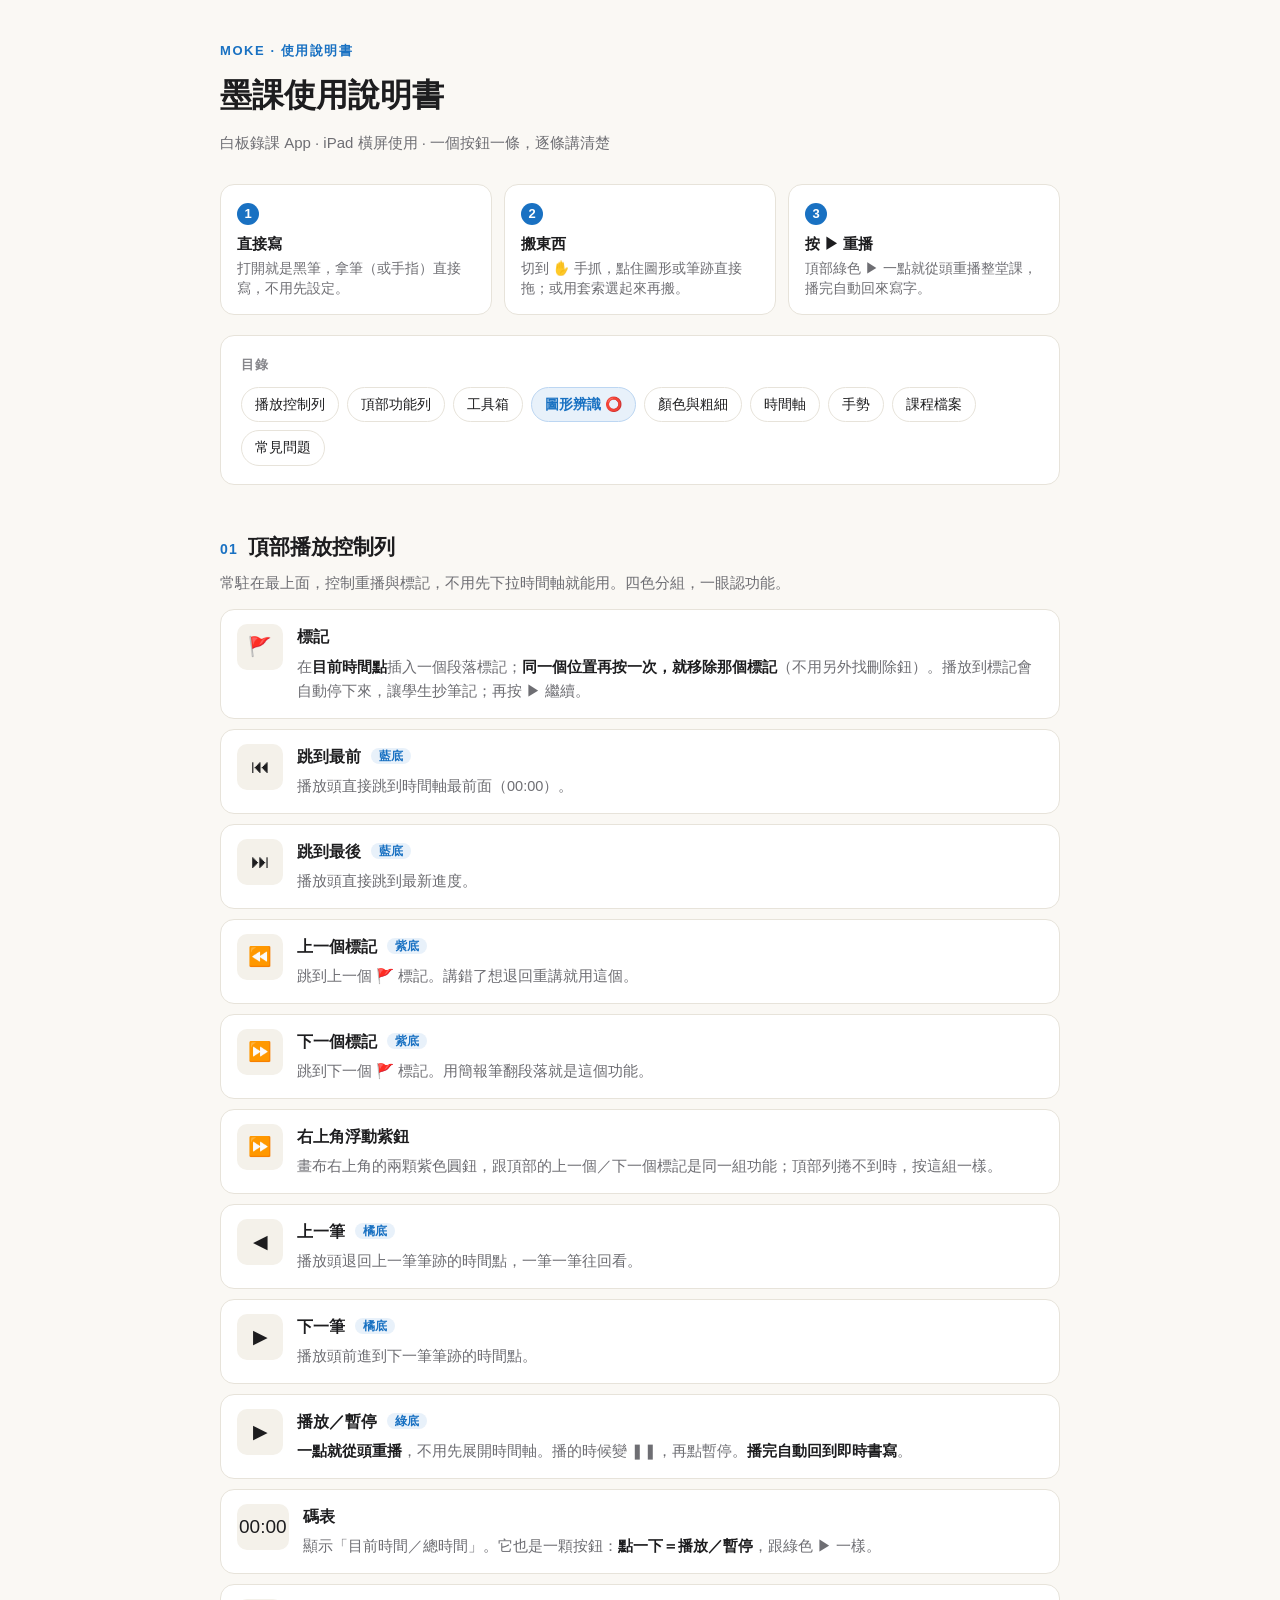
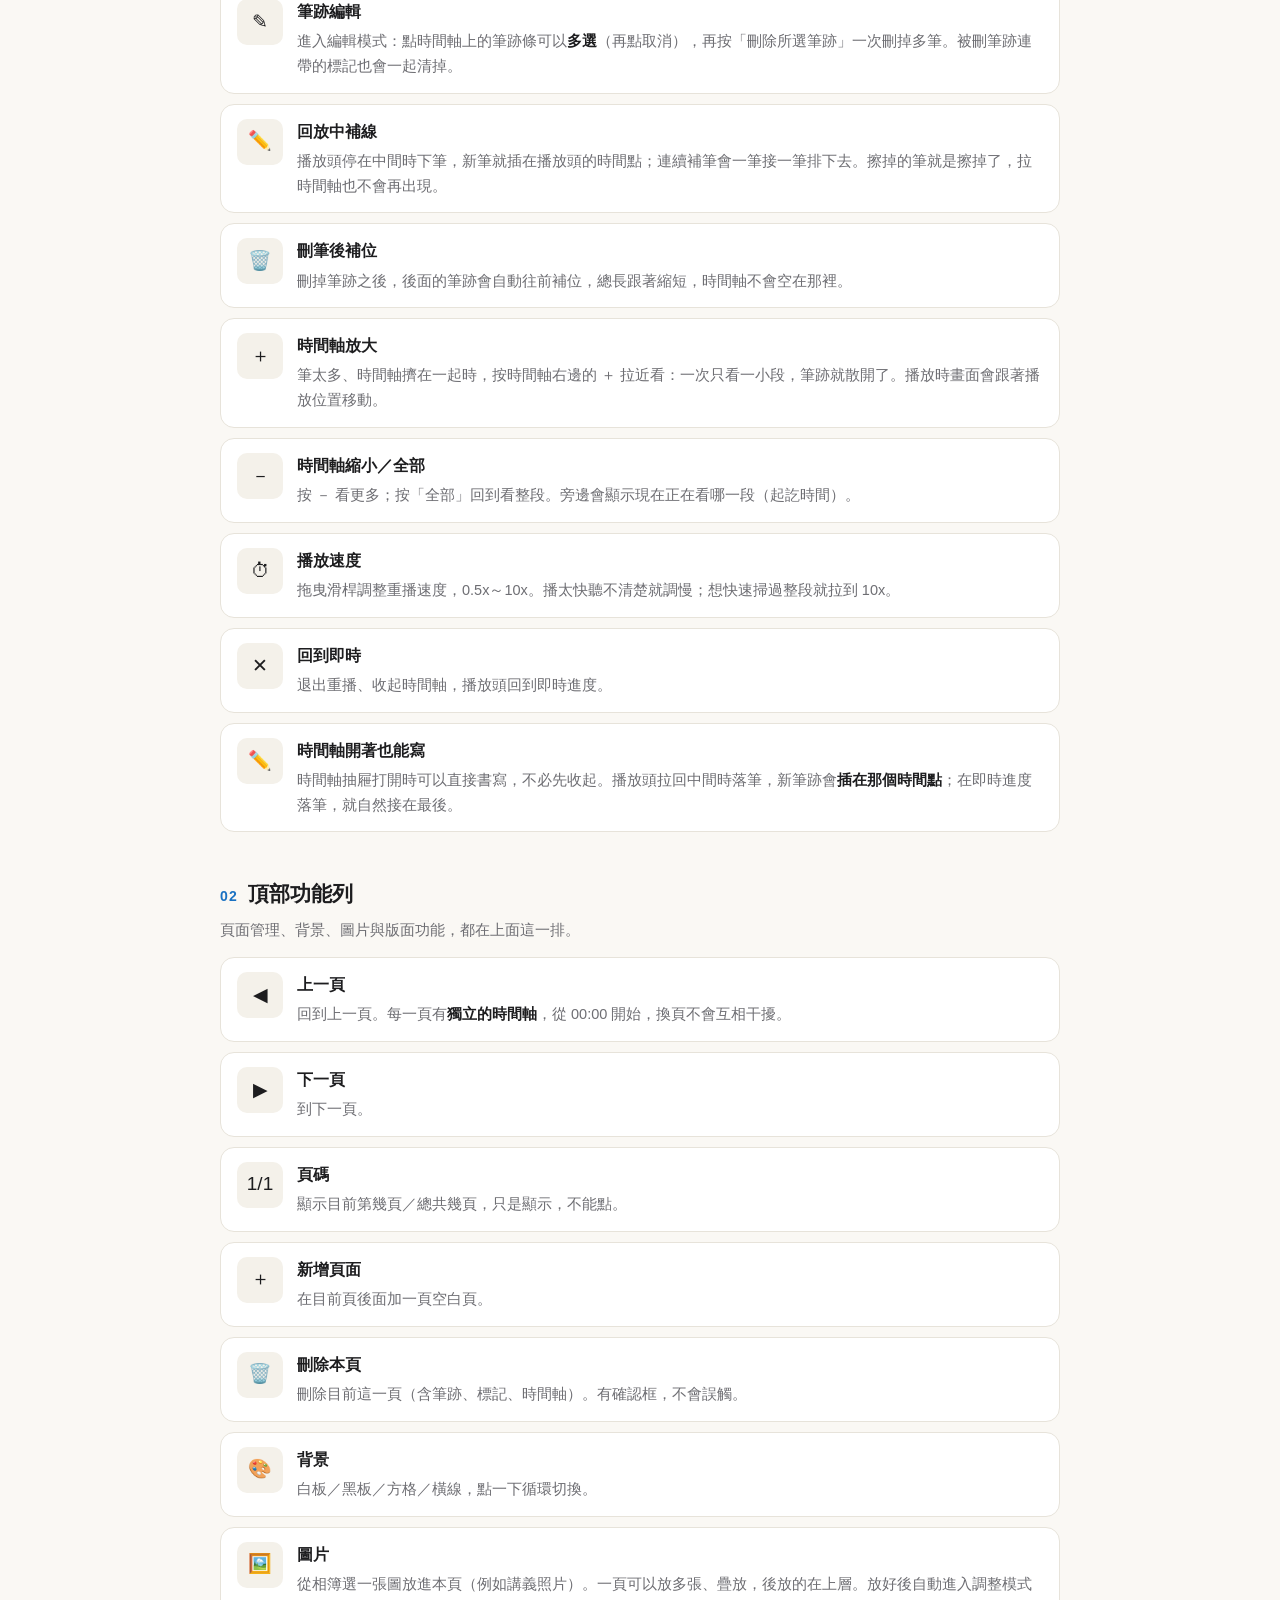
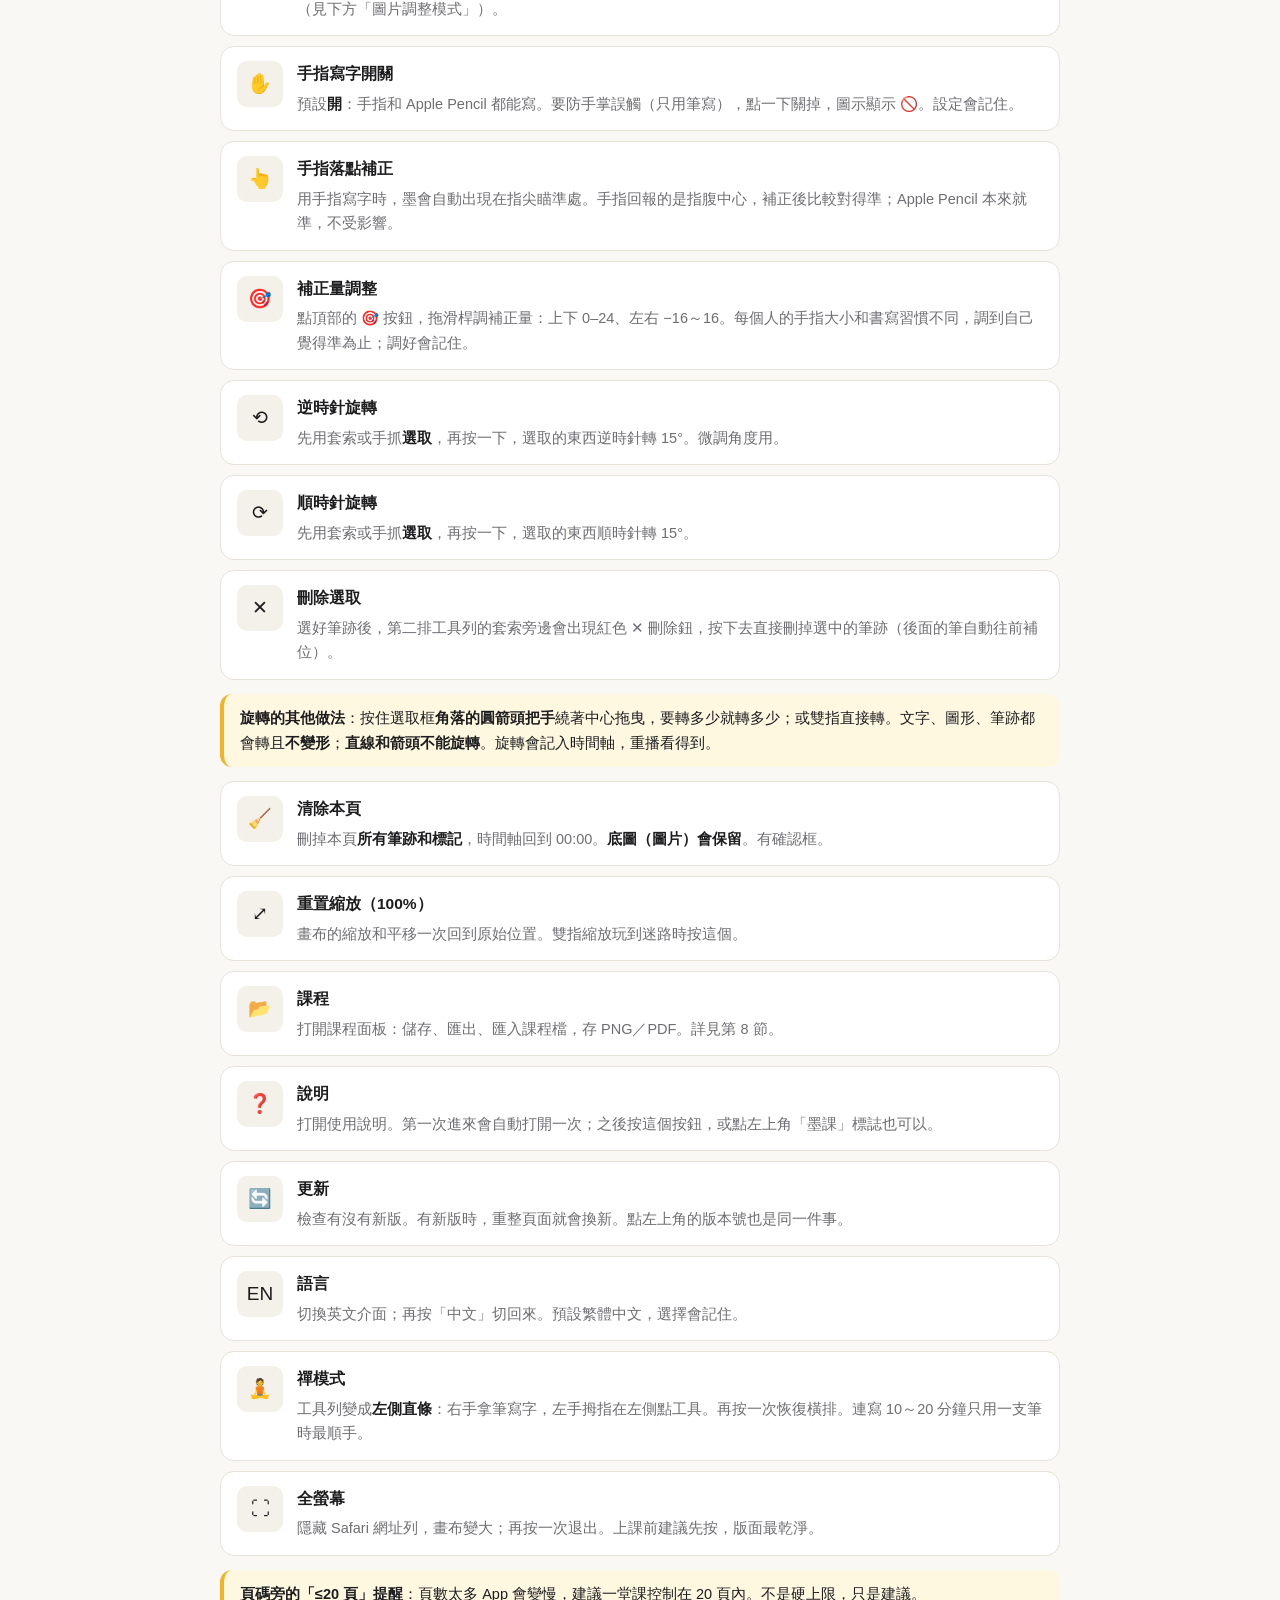
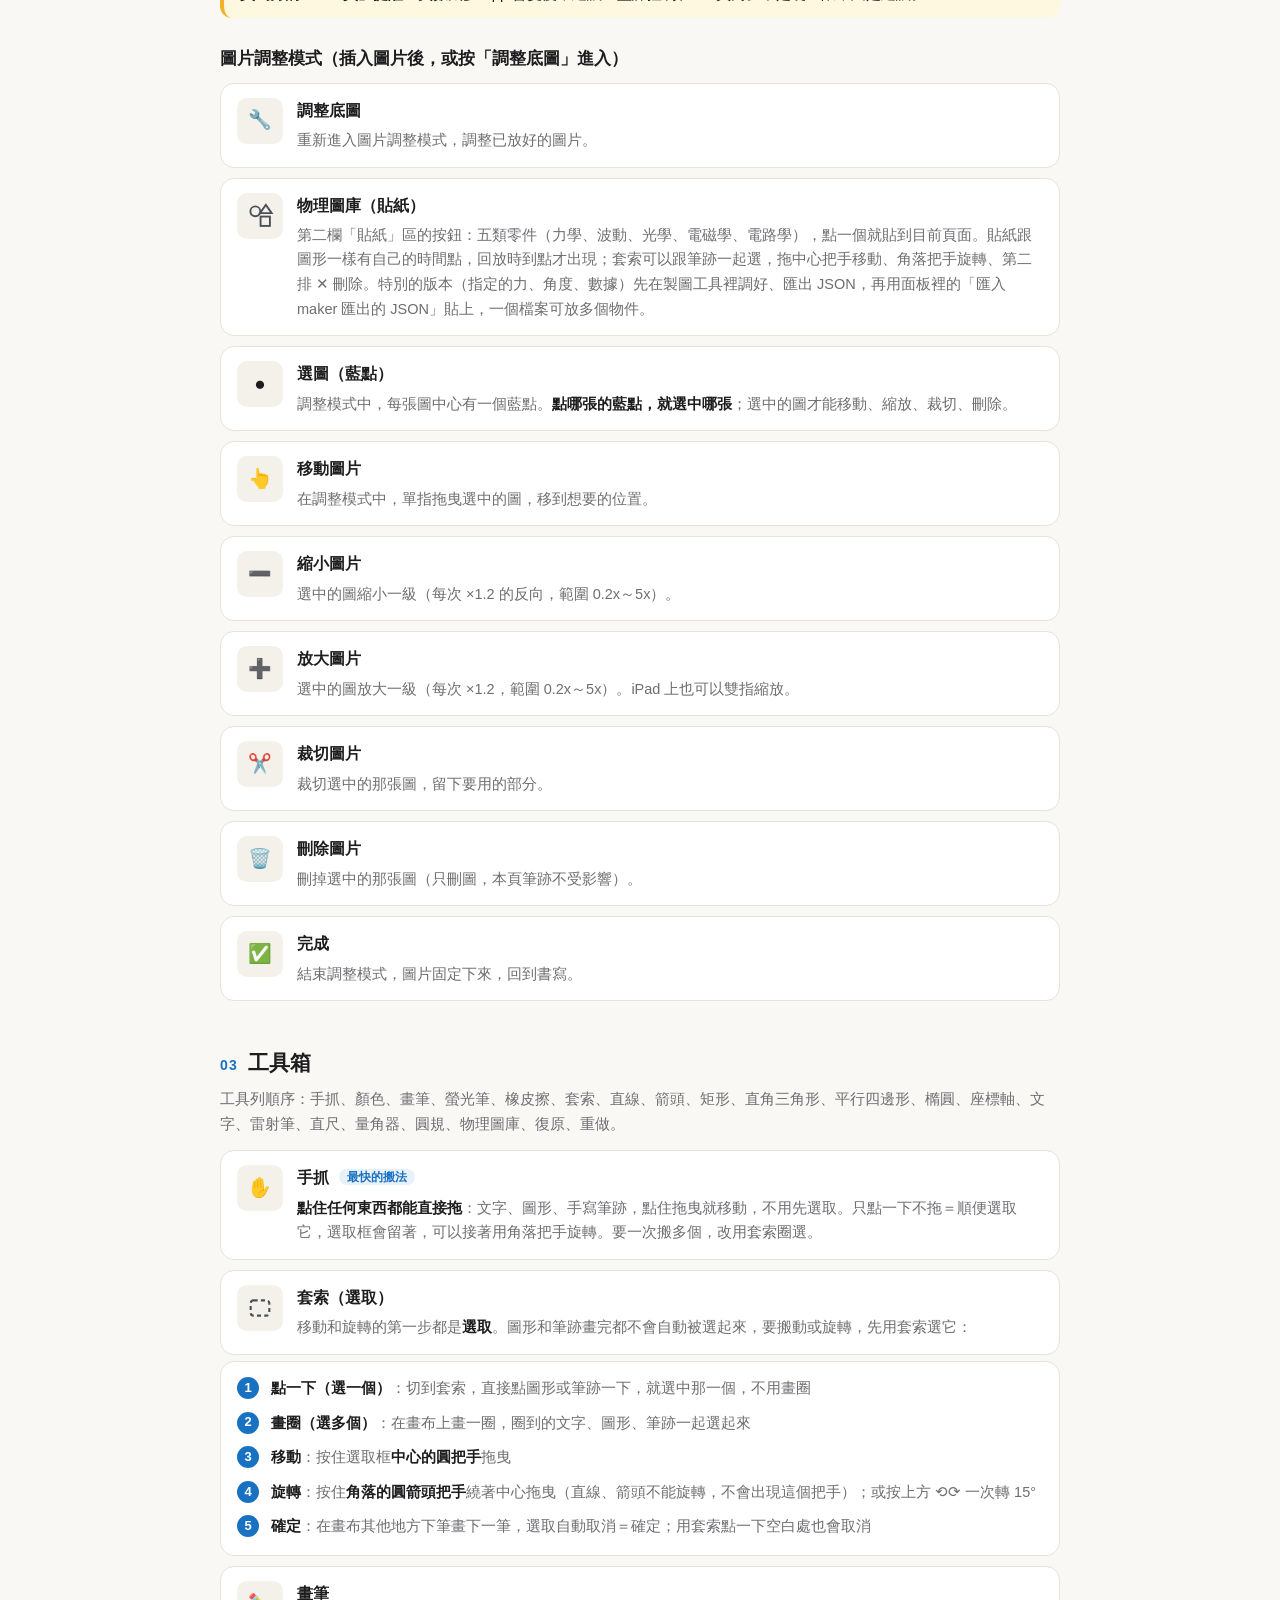
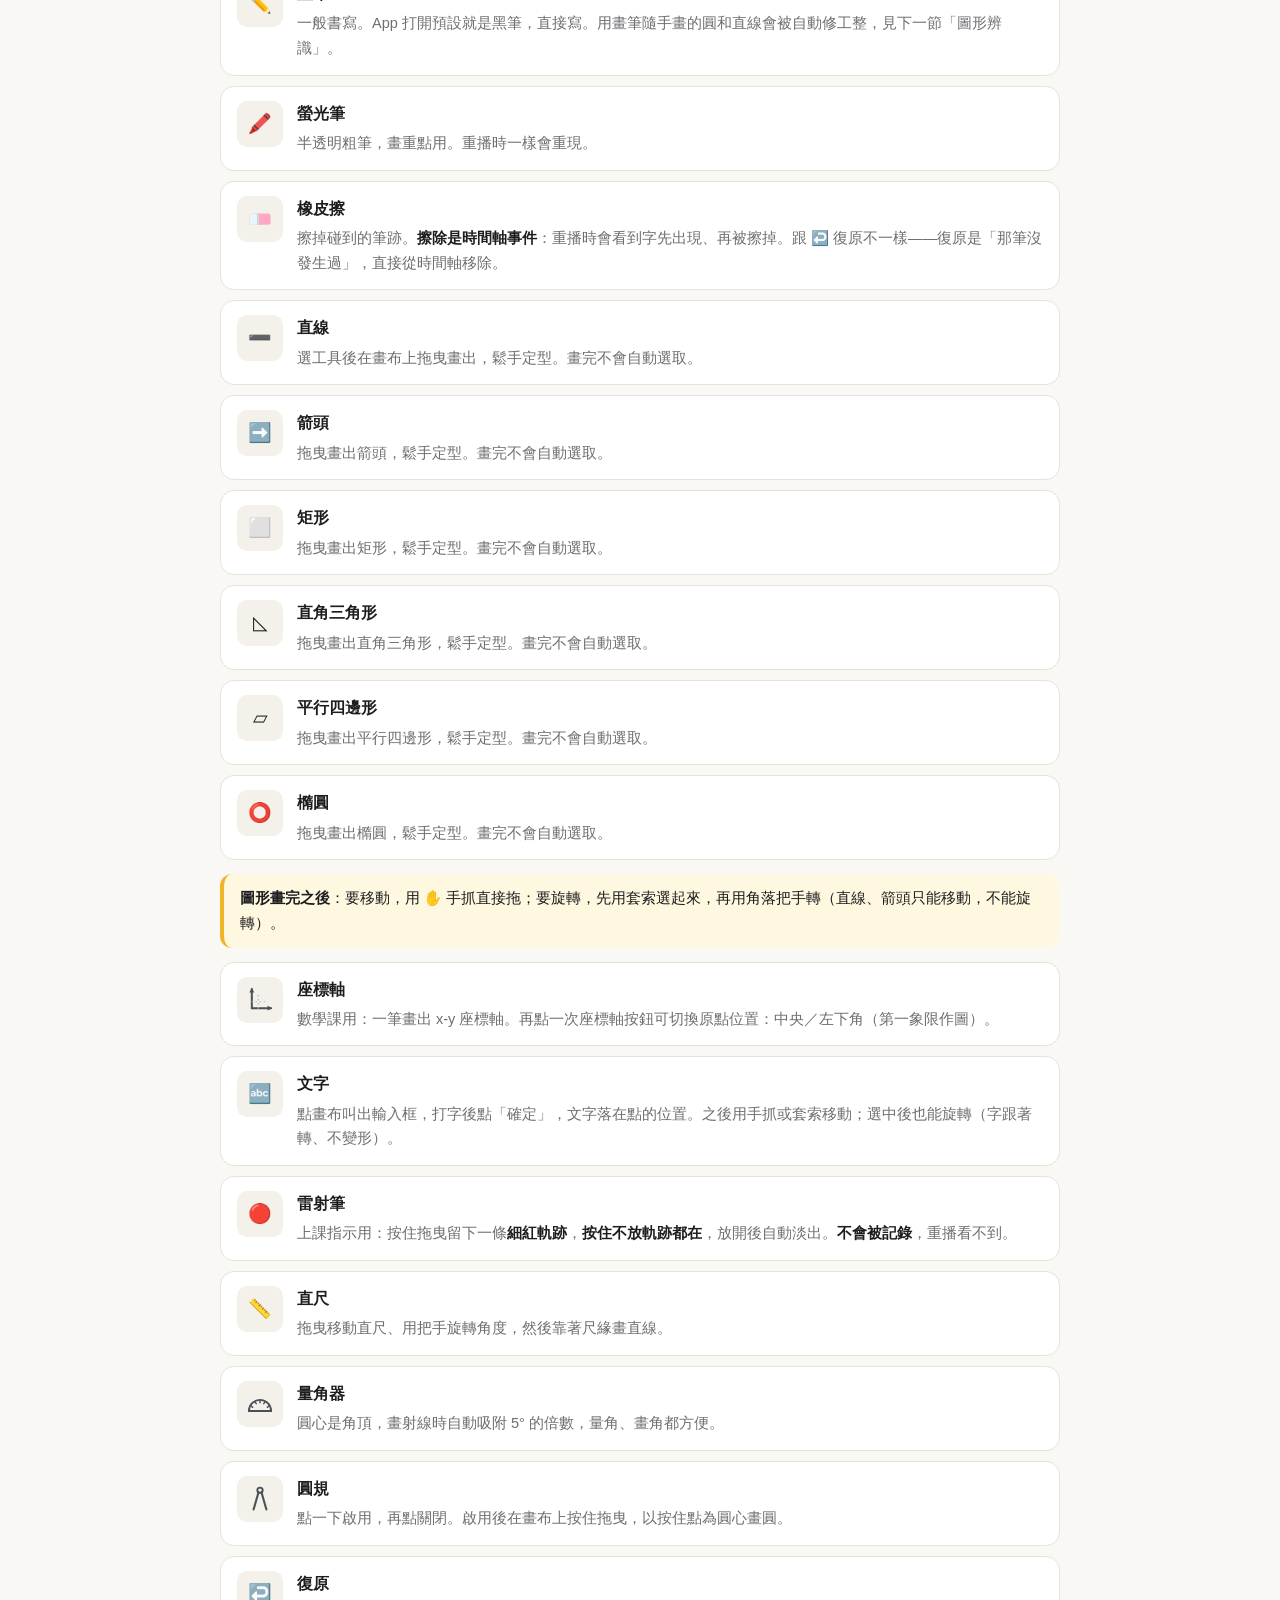
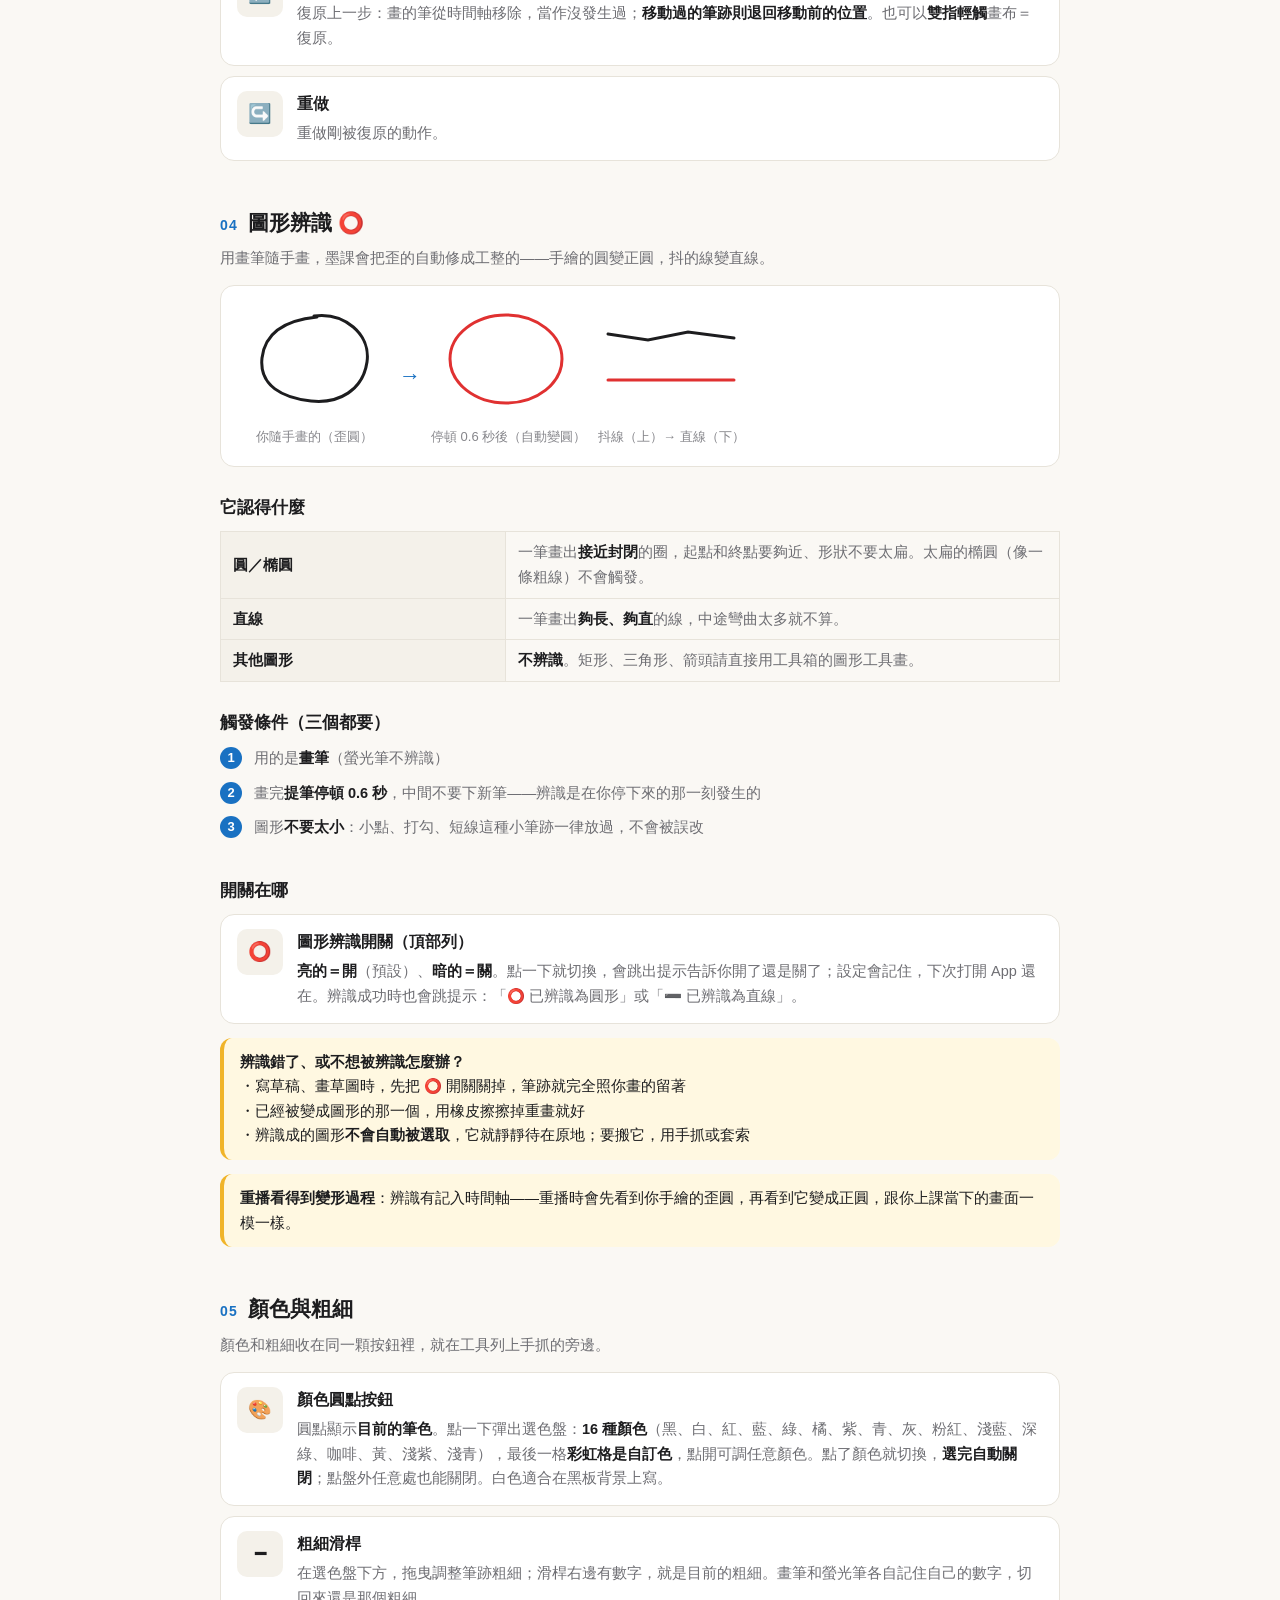
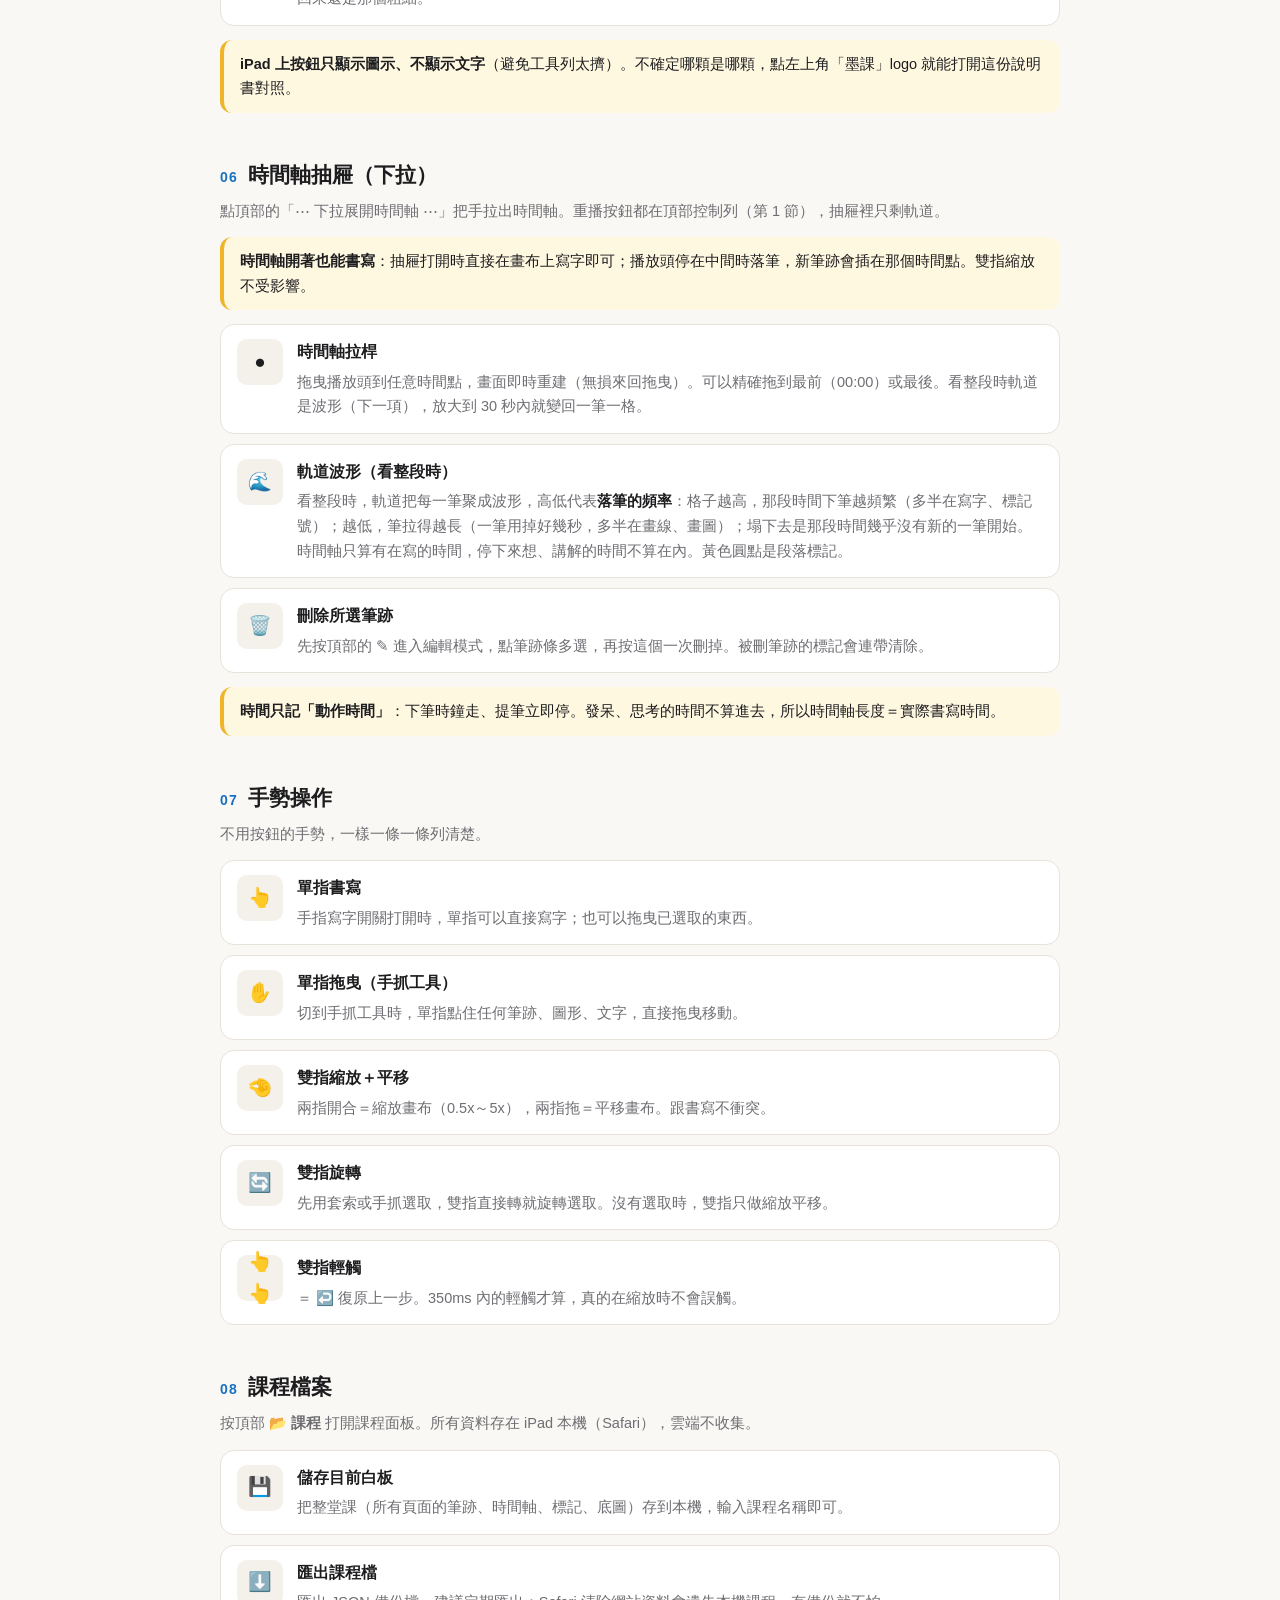
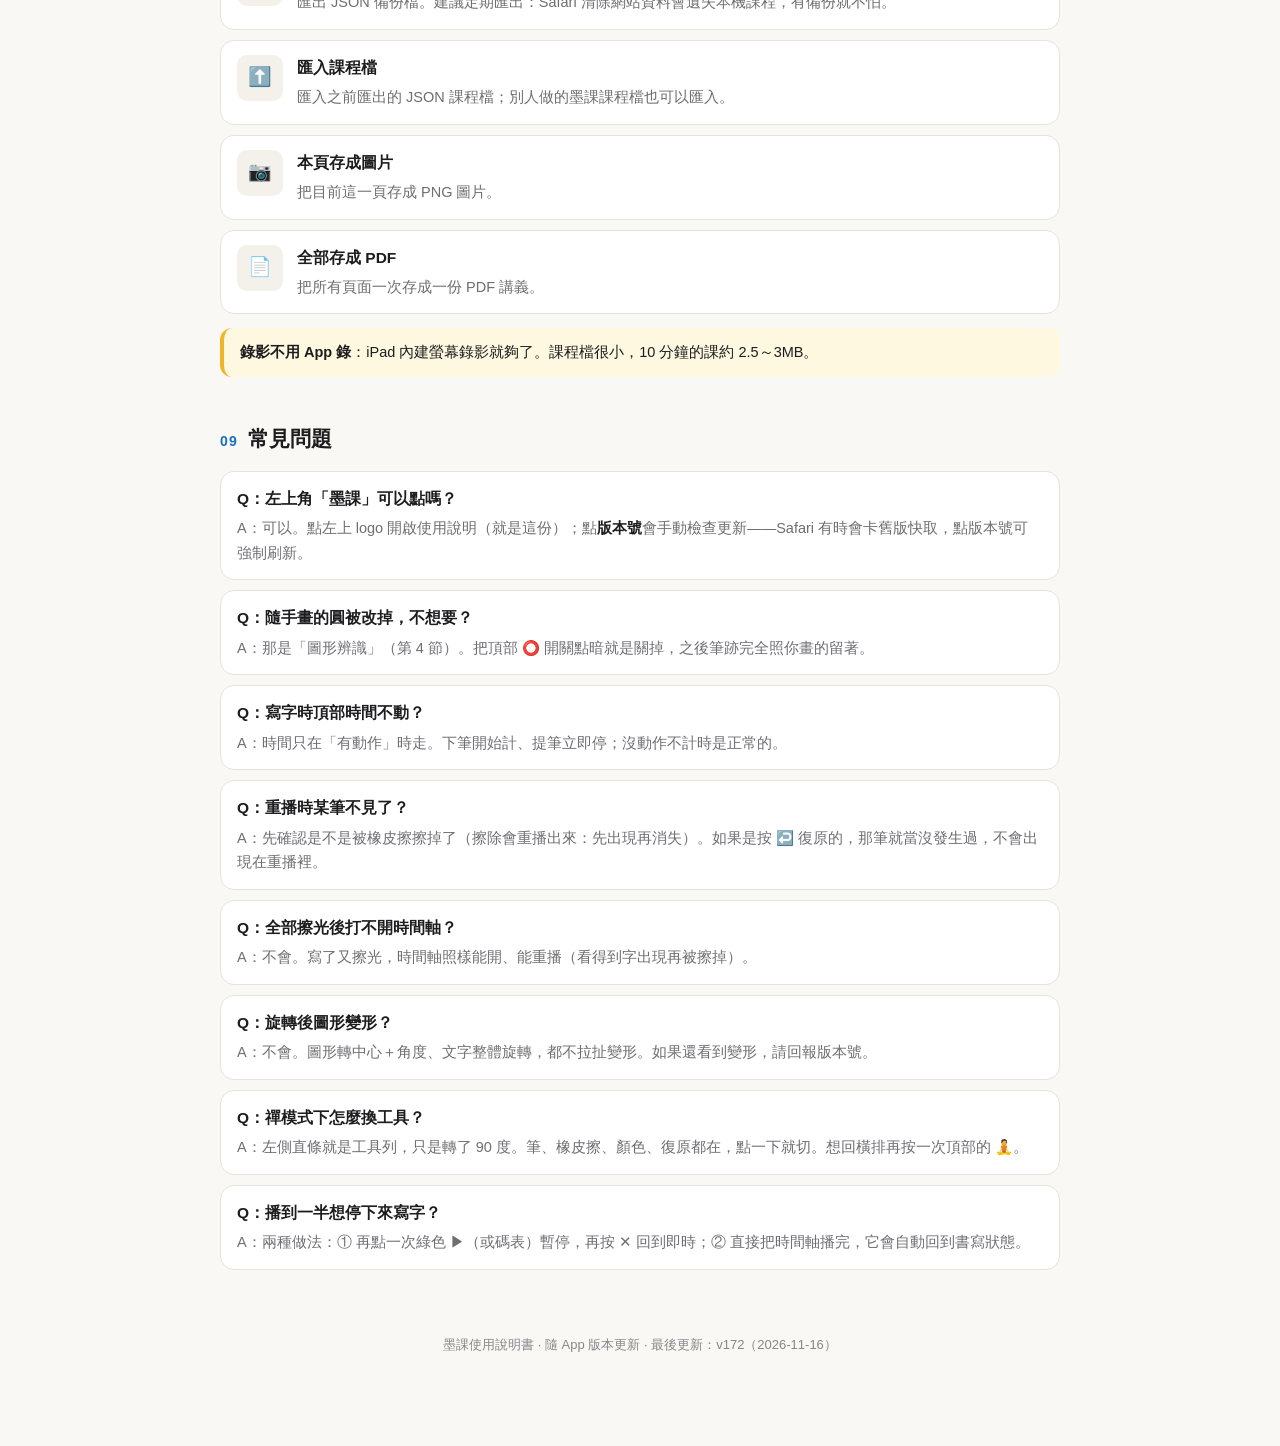
==== commit 734df1d8: "v195: 貼紙變圖形物件＋面板改五分類（力學/波動/光學/電磁學/電路學）；面板與說明舊文案清理（5b73627）" ====
--- a/docs/manual.html
+++ b/docs/manual.html
@@ -186,7 +186,7 @@
 <h3>圖片調整模式（插入圖片後，或按「調整底圖」進入）</h3>
 
 <div class="item"><div class="ic">🔧</div><div class="bd"><div class="nm">調整底圖</div><p>重新進入圖片調整模式，調整已放好的圖片。</p></div></div>
-<div class="item"><div class="ic"><svg width="28" height="28" viewBox="0 0 48 48" aria-hidden="true"><g fill="none" stroke="#495057" stroke-width="3.2"><circle cx="16" cy="16" r="8.5"/><rect x="25" y="25" width="16" height="16"/><path d="M 34 5 L 44 19 L 24 19 Z"/></g></svg></div><div class="bd"><div class="nm">物理圖庫（貼紙）</div><p>第二欄「貼紙」區的按鈕：零件 39 個（電路、力學、光學、電磁符號，點一個就貼到目前頁面）；整圖分兩區——「我的版本」是你在阿偉的製圖工具親手調好的參數版，「標準版」是常用整圖的預設版。貼上後自動進入調整模式，直接拖曳移位置、雙指縮放，調完按「✓ 完成」。特別的版本（指定的力、角度、數據）先在製圖工具裡調好、匯出 JSON，再用面板裡的「匯入 maker 匯出的 JSON」貼上，一個檔案可放多個物件。</p></div></div>
+<div class="item"><div class="ic"><svg width="28" height="28" viewBox="0 0 48 48" aria-hidden="true"><g fill="none" stroke="#495057" stroke-width="3.2"><circle cx="16" cy="16" r="8.5"/><rect x="25" y="25" width="16" height="16"/><path d="M 34 5 L 44 19 L 24 19 Z"/></g></svg></div><div class="bd"><div class="nm">物理圖庫（貼紙）</div><p>第二欄「貼紙」區的按鈕：五類零件（力學、波動、光學、電磁學、電路學），點一個就貼到目前頁面。貼紙跟圖形一樣有自己的時間點，回放時到點才出現；套索可以跟筆跡一起選，拖中心把手移動、角落把手旋轉、第二排 ✕ 刪除。特別的版本（指定的力、角度、數據）先在製圖工具裡調好、匯出 JSON，再用面板裡的「匯入 maker 匯出的 JSON」貼上，一個檔案可放多個物件。</p></div></div>
 
 <div class="item"><div class="ic">●</div><div class="bd"><div class="nm">選圖（藍點）</div><p>調整模式中，每張圖中心有一個藍點。<b>點哪張的藍點，就選中哪張</b>；選中的圖才能移動、縮放、裁切、刪除。</p></div></div>
 
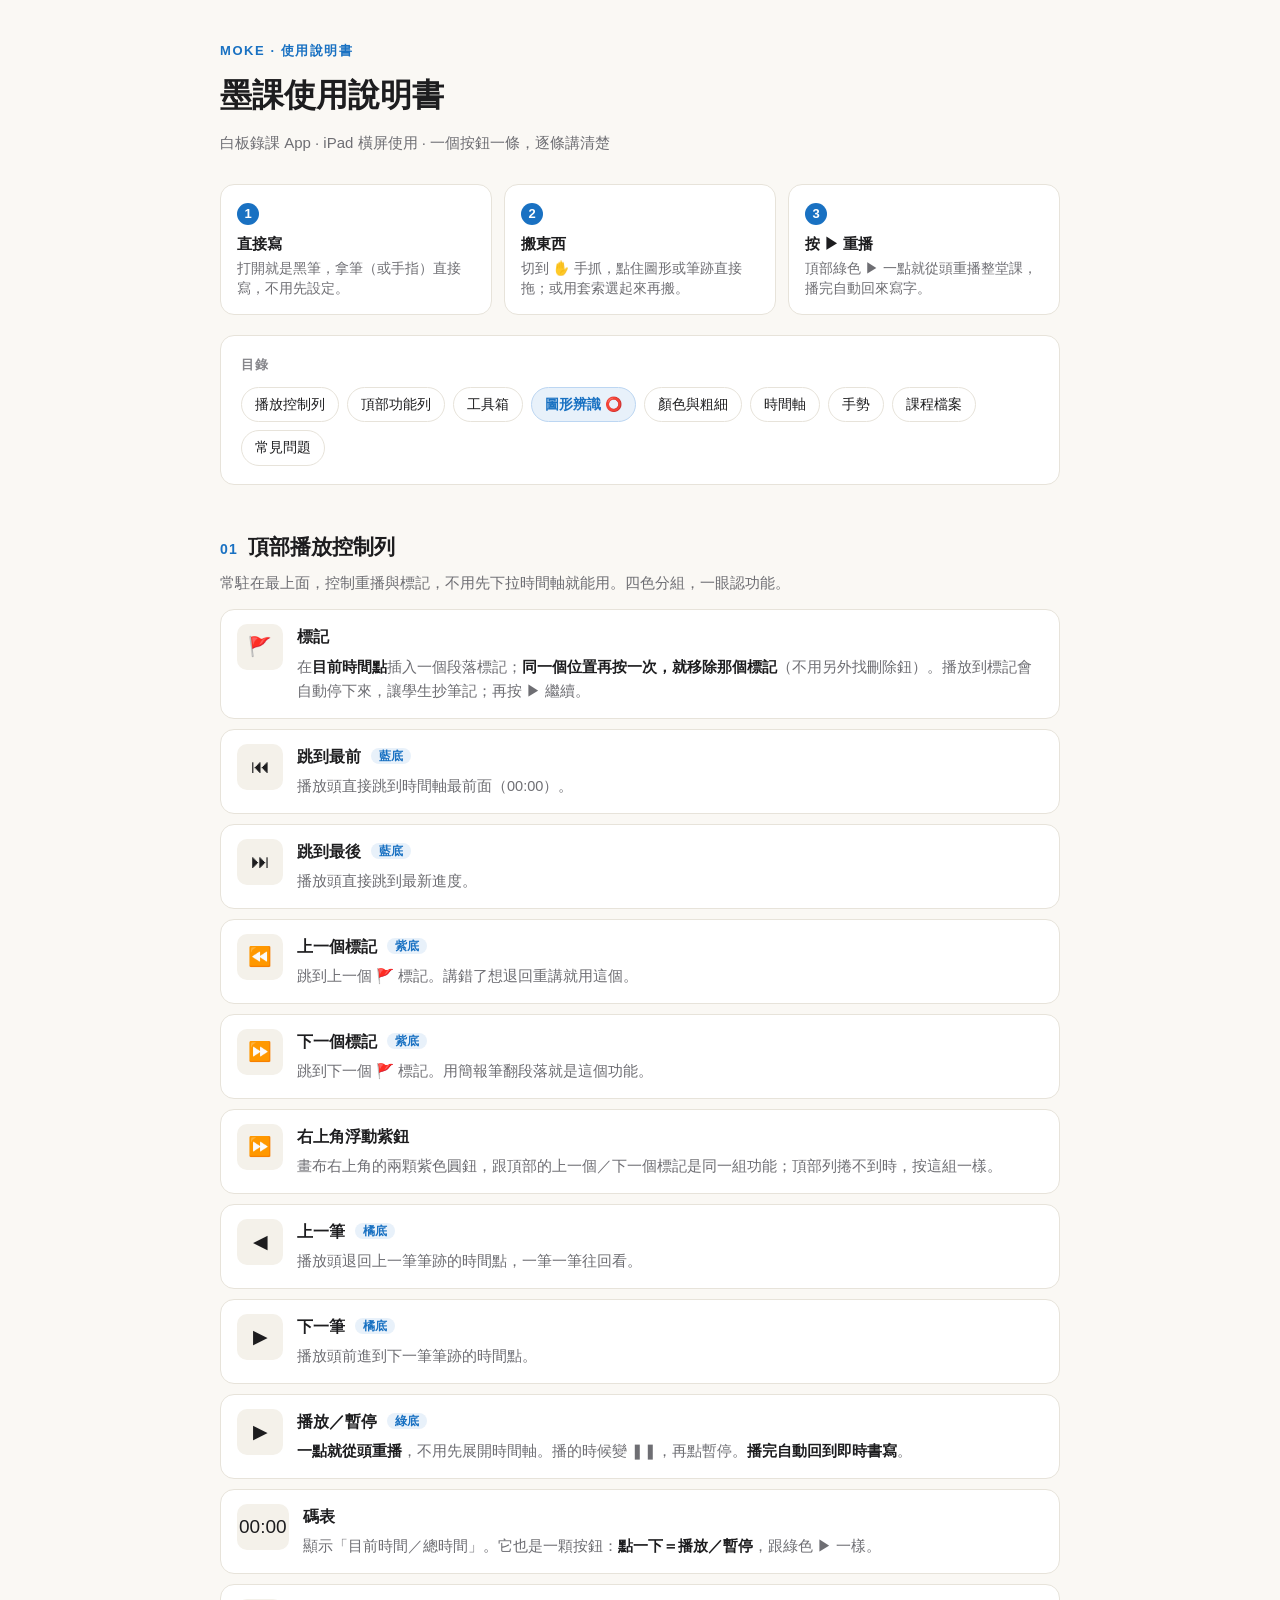
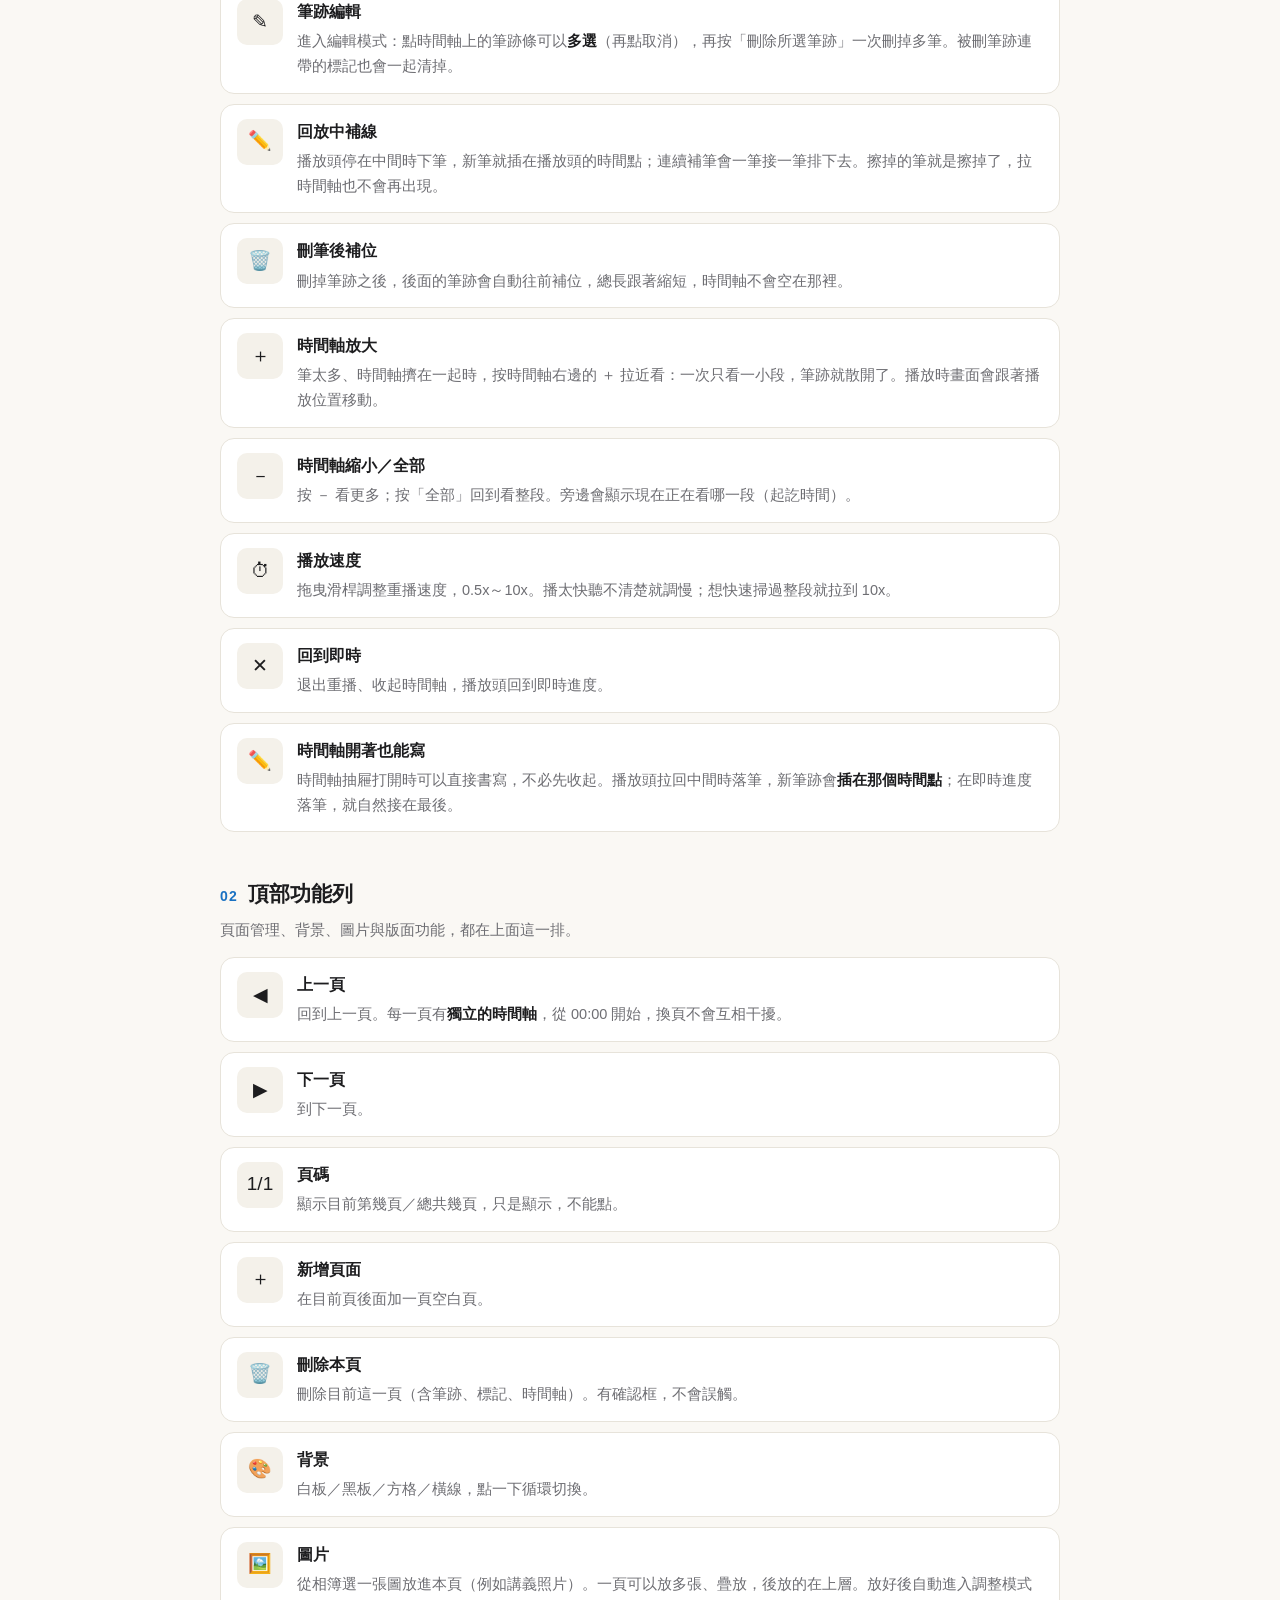
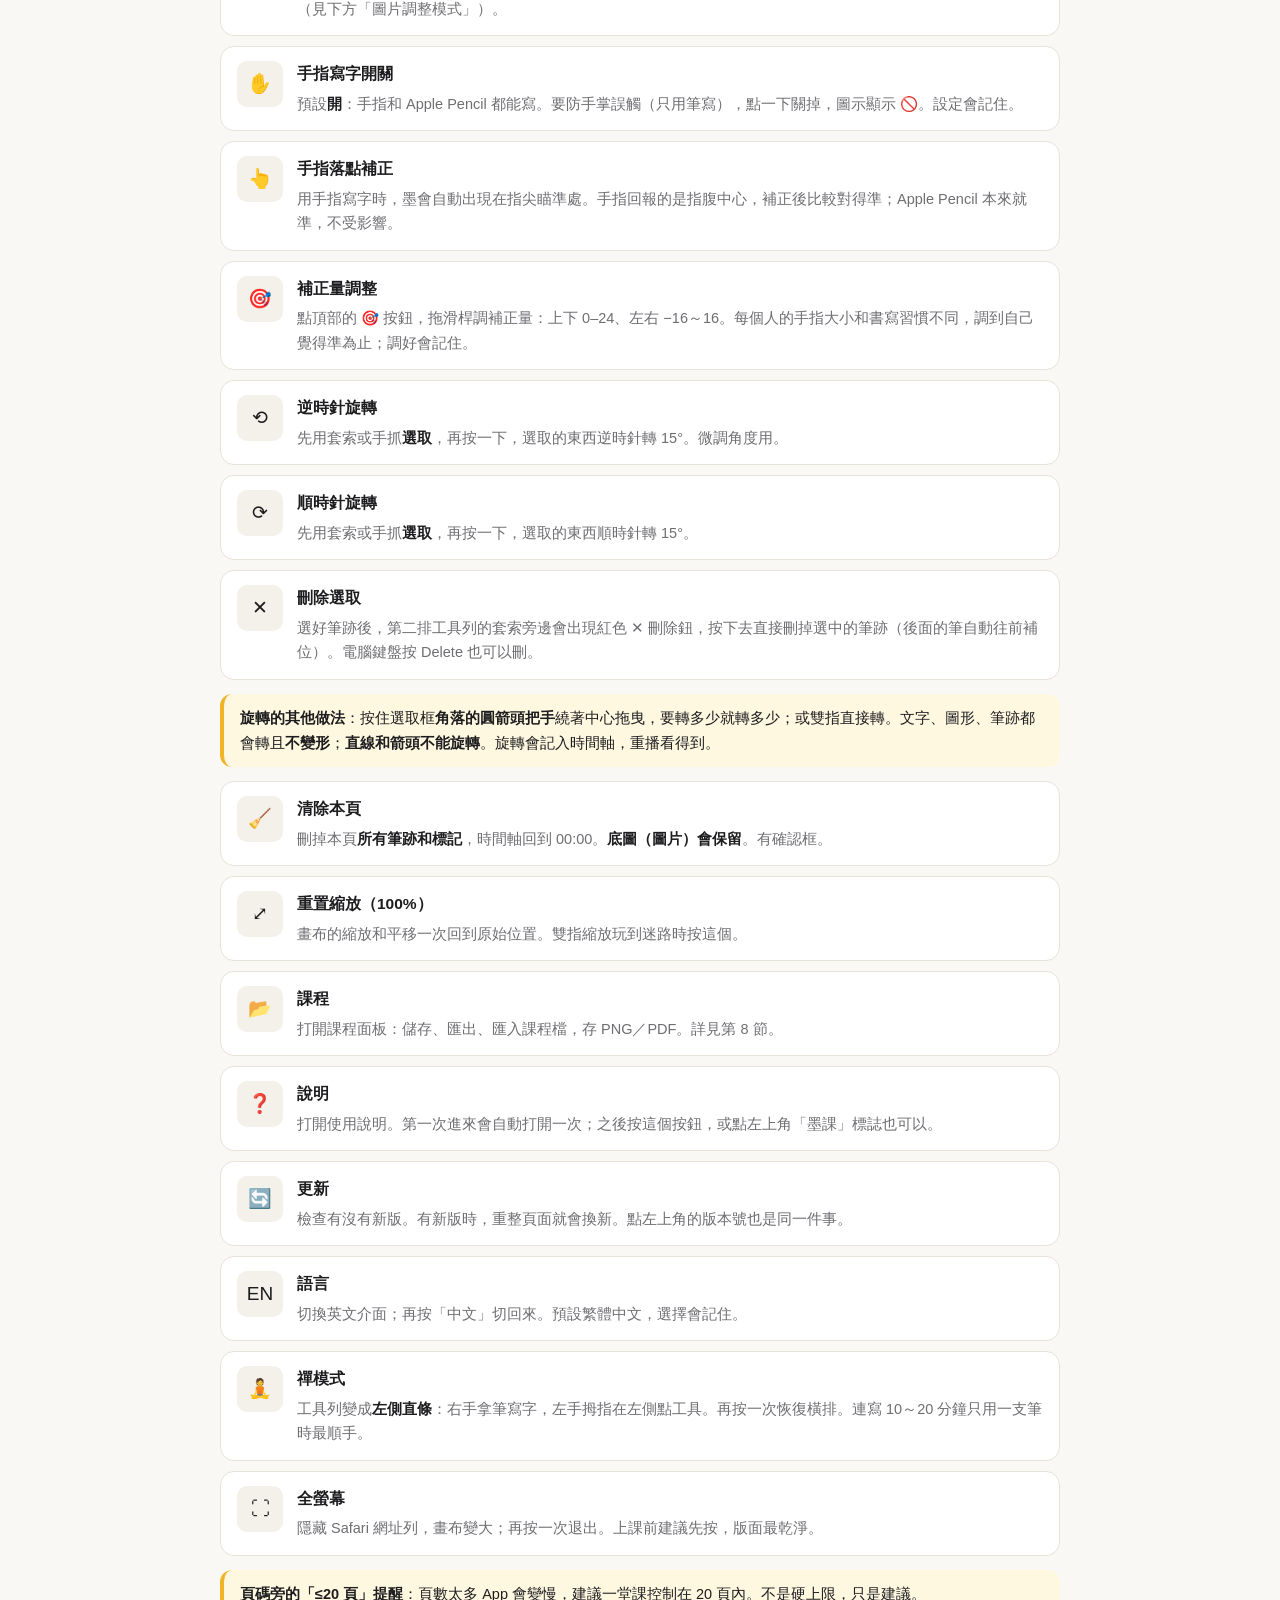
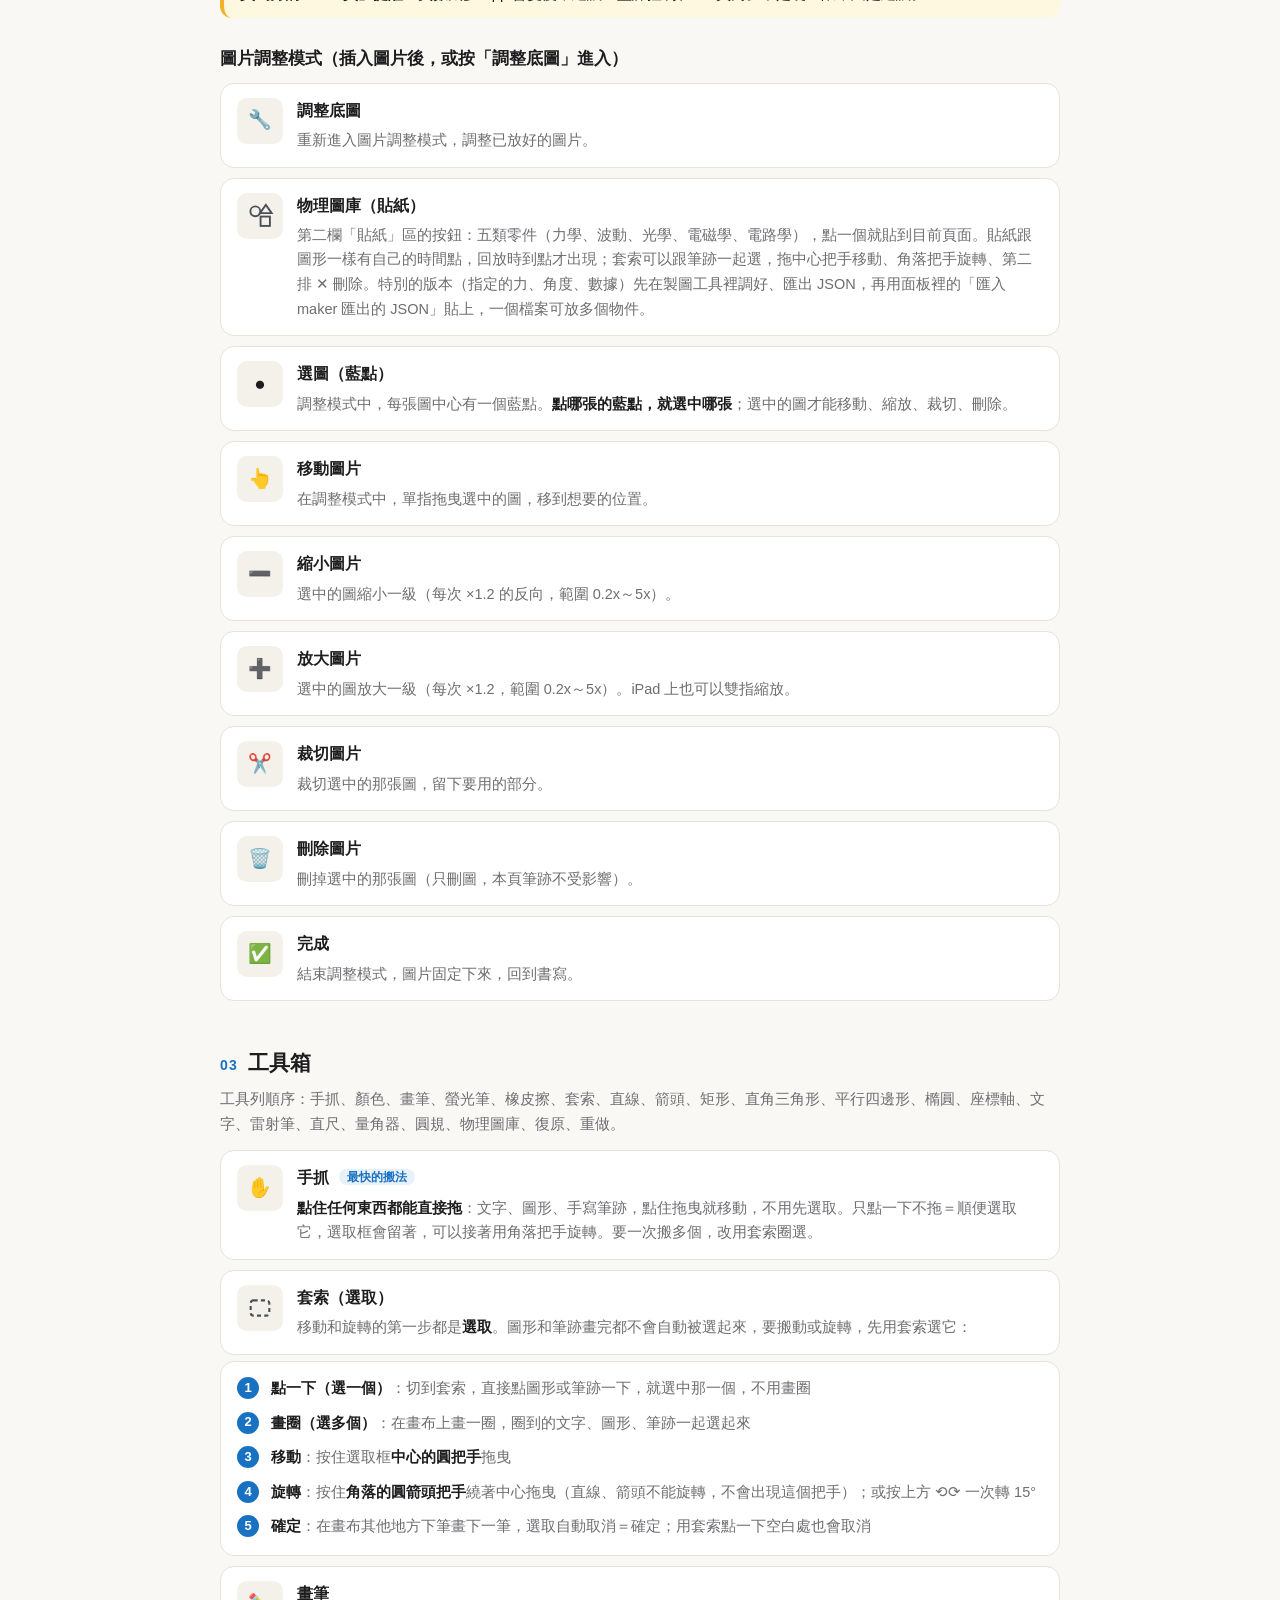
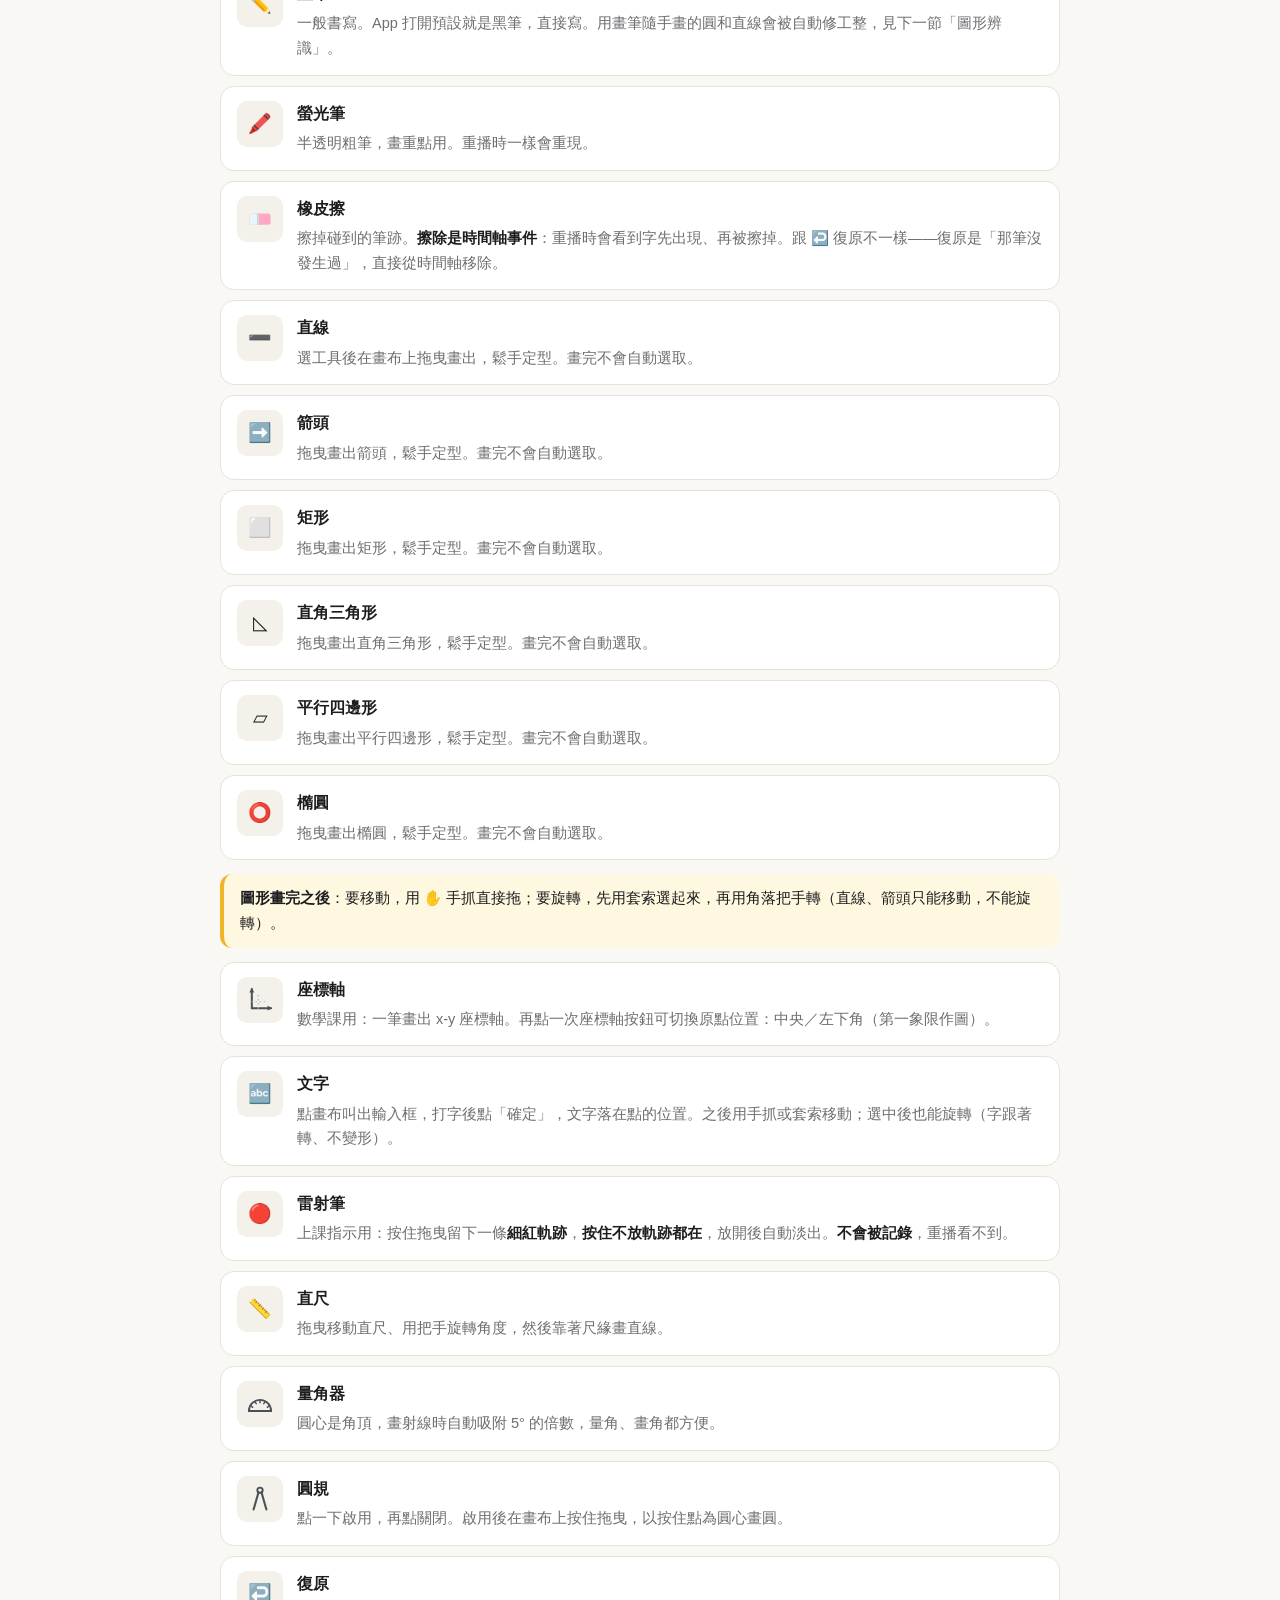
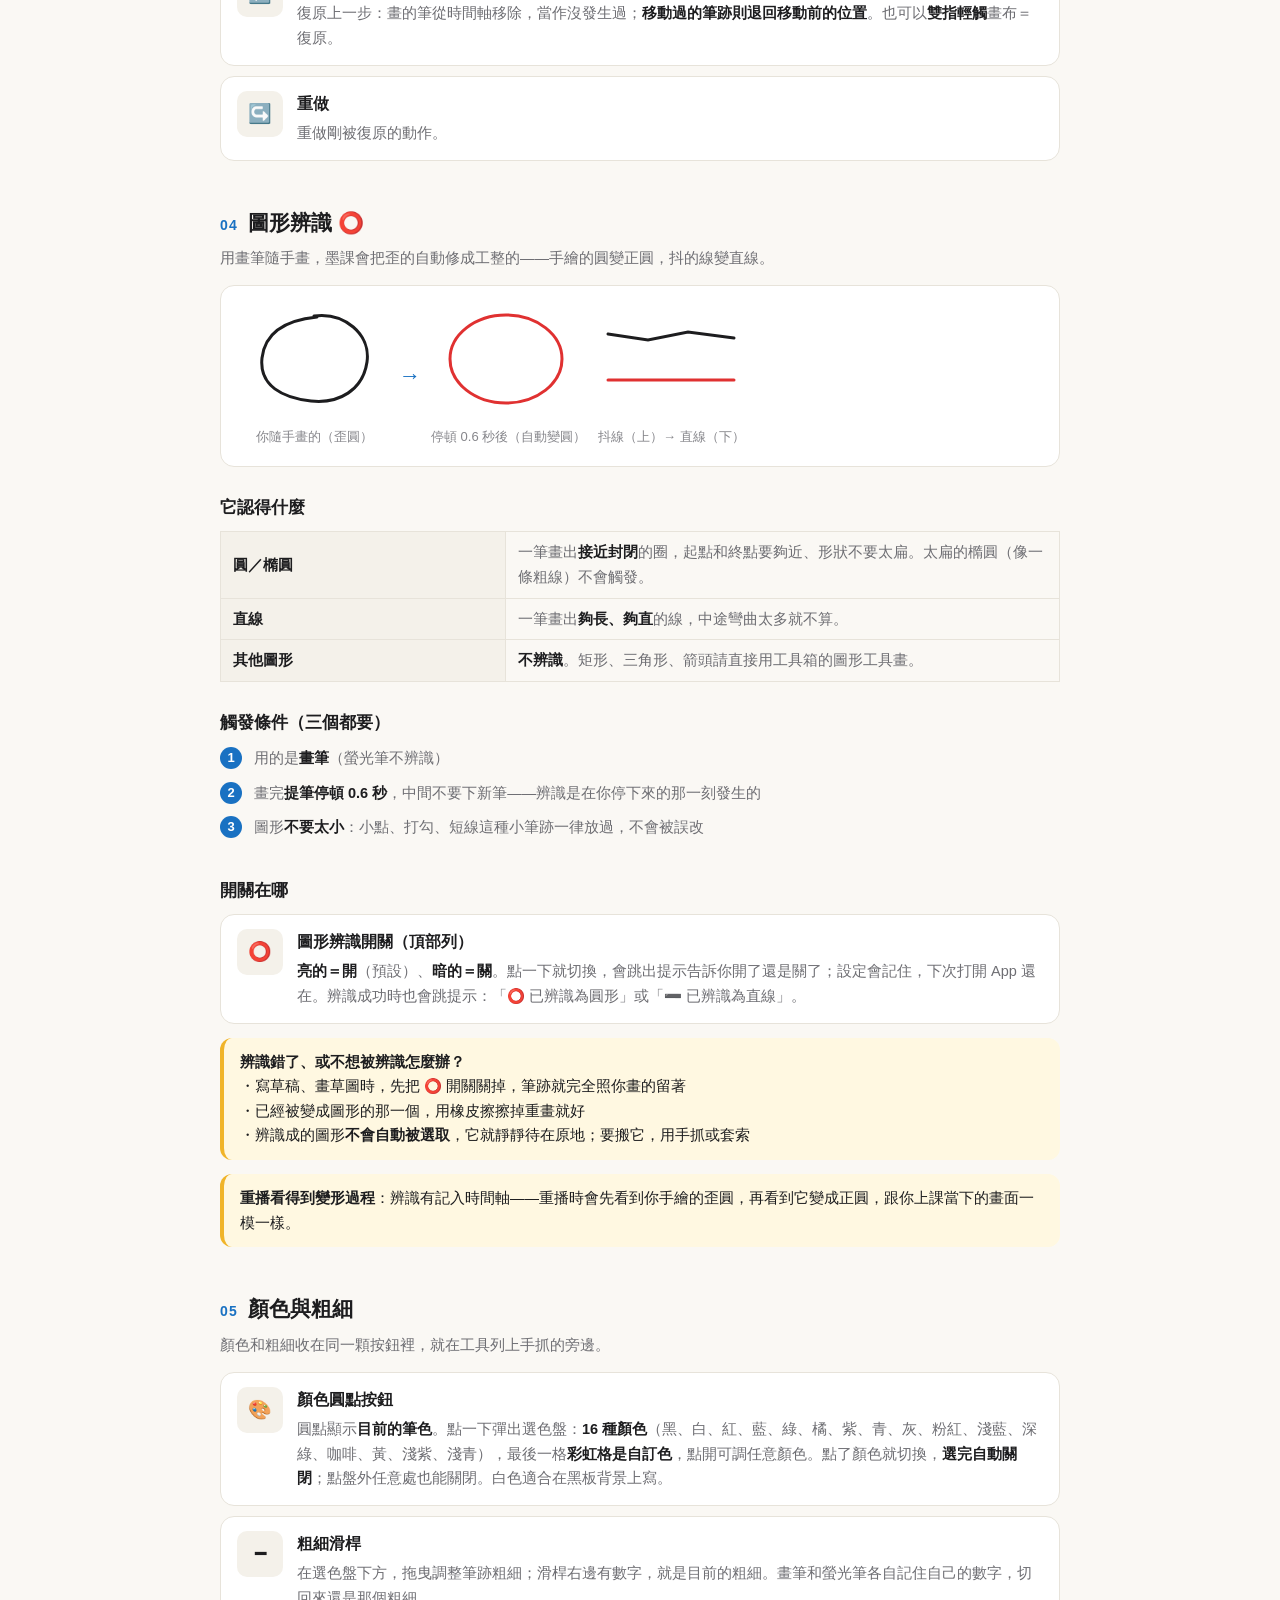
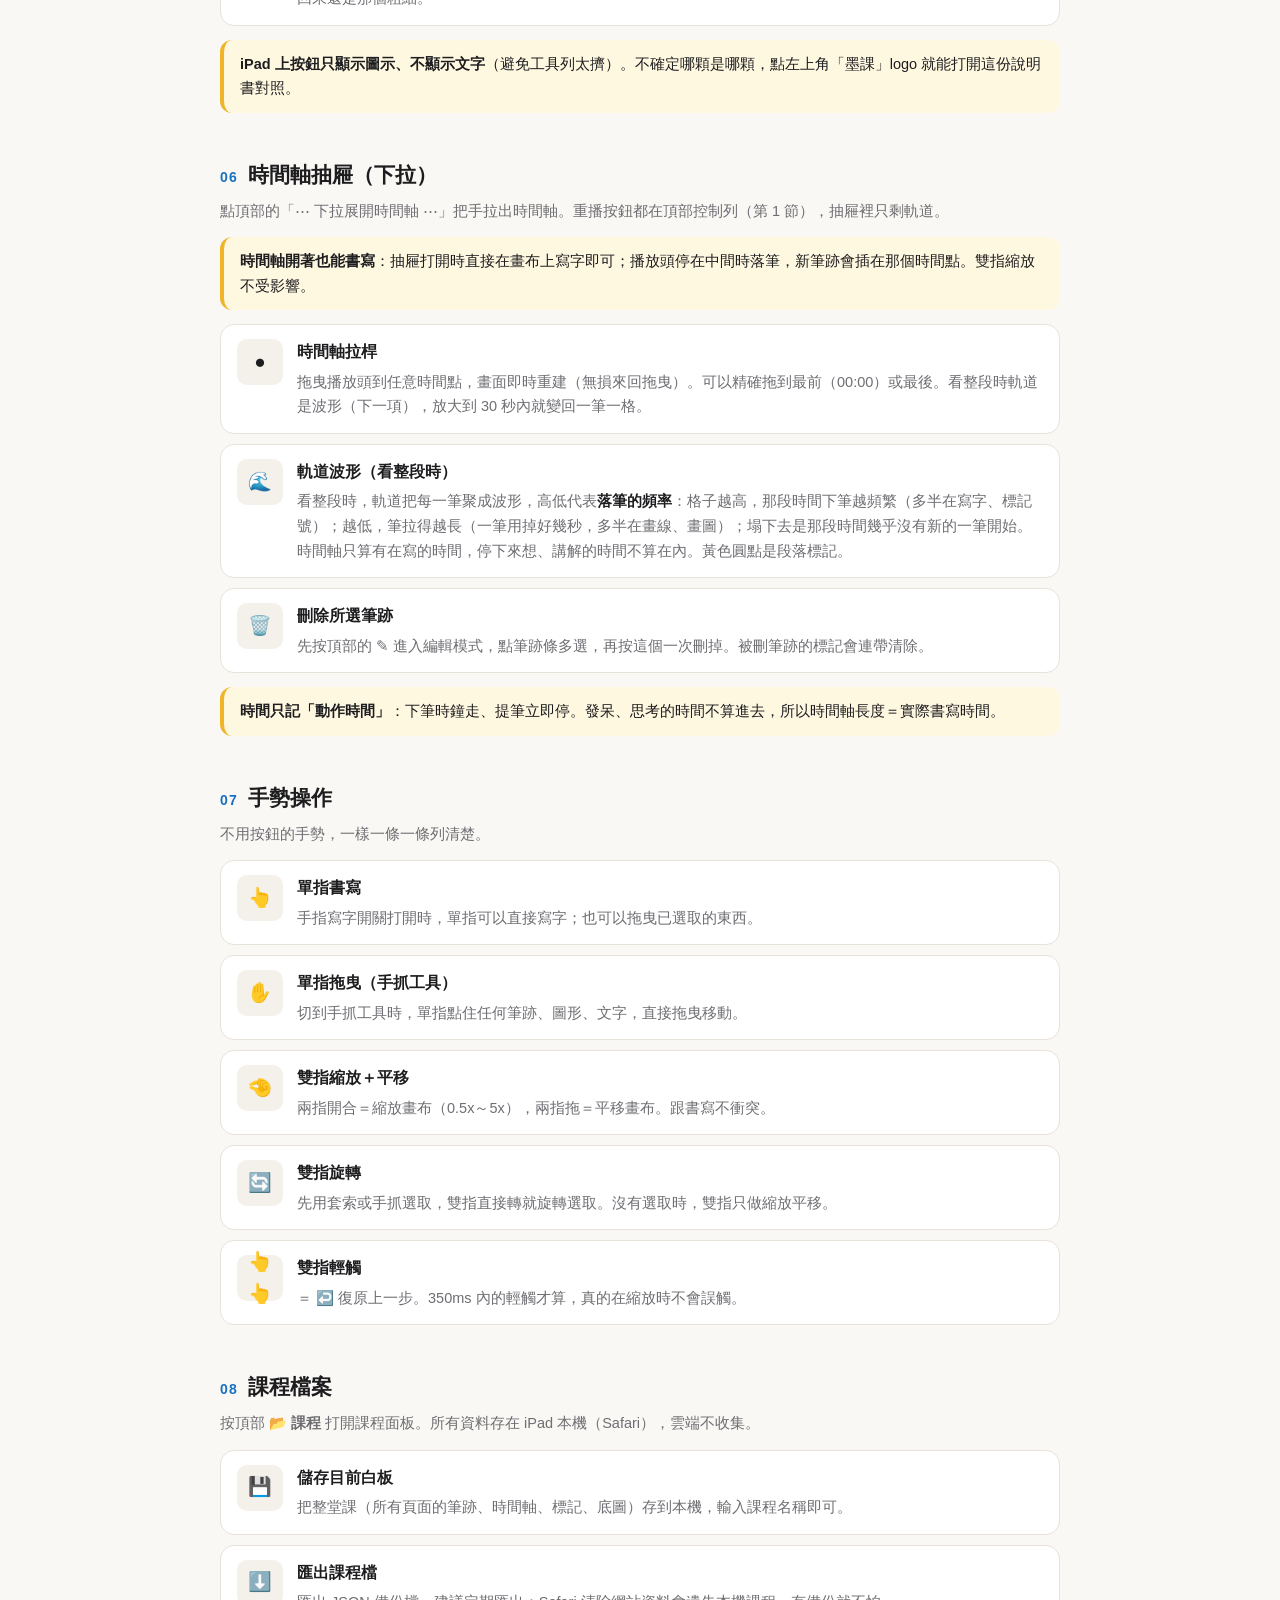
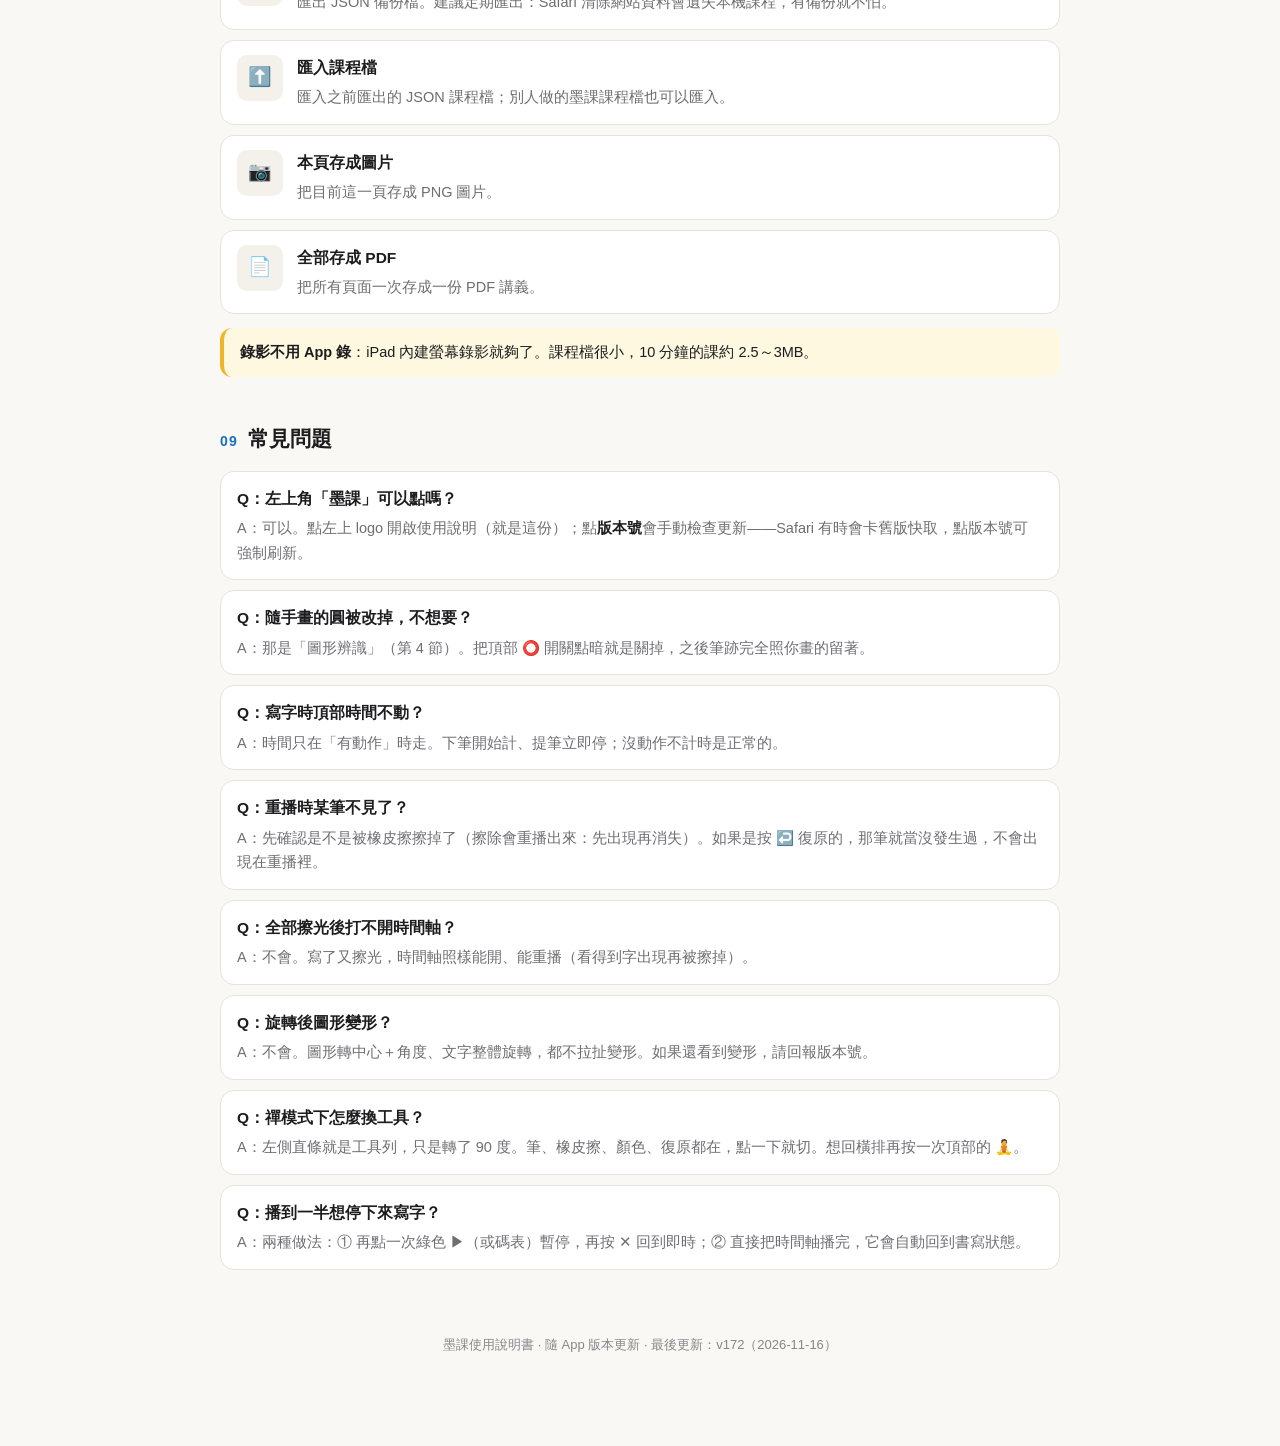
==== commit 07df82e3: "v196: 電腦鍵盤 Delete/Backspace 刪選取＋Ctrl+Z/Ctrl+Shift+Z/Ctrl+Y 復原重做；力學貼紙移除力/速度/加速度三種箭頭；說明文字補修（9d0881e）" ====
--- a/docs/manual.html
+++ b/docs/manual.html
@@ -164,7 +164,7 @@
 <div class="item"><div class="ic">⟲</div><div class="bd"><div class="nm">逆時針旋轉</div><p>先用套索或手抓<b>選取</b>，再按一下，選取的東西逆時針轉 15°。微調角度用。</p></div></div>
 
 <div class="item"><div class="ic">⟳</div><div class="bd"><div class="nm">順時針旋轉</div><p>先用套索或手抓<b>選取</b>，再按一下，選取的東西順時針轉 15°。</p></div></div>
-<div class="item"><div class="ic">✕</div><div class="bd"><div class="nm">刪除選取</div><p>選好筆跡後，第二排工具列的套索旁邊會出現紅色 ✕ 刪除鈕，按下去直接刪掉選中的筆跡（後面的筆自動往前補位）。</p></div></div>
+<div class="item"><div class="ic">✕</div><div class="bd"><div class="nm">刪除選取</div><p>選好筆跡後，第二排工具列的套索旁邊會出現紅色 ✕ 刪除鈕，按下去直接刪掉選中的筆跡（後面的筆自動往前補位）。電腦鍵盤按 Delete 也可以刪。</p></div></div>
 
 <div class="tip"><b>旋轉的其他做法</b>：按住選取框<b>角落的圓箭頭把手</b>繞著中心拖曳，要轉多少就轉多少；或雙指直接轉。文字、圖形、筆跡都會轉且<b>不變形</b>；<b>直線和箭頭不能旋轉</b>。旋轉會記入時間軸，重播看得到。</div>
 
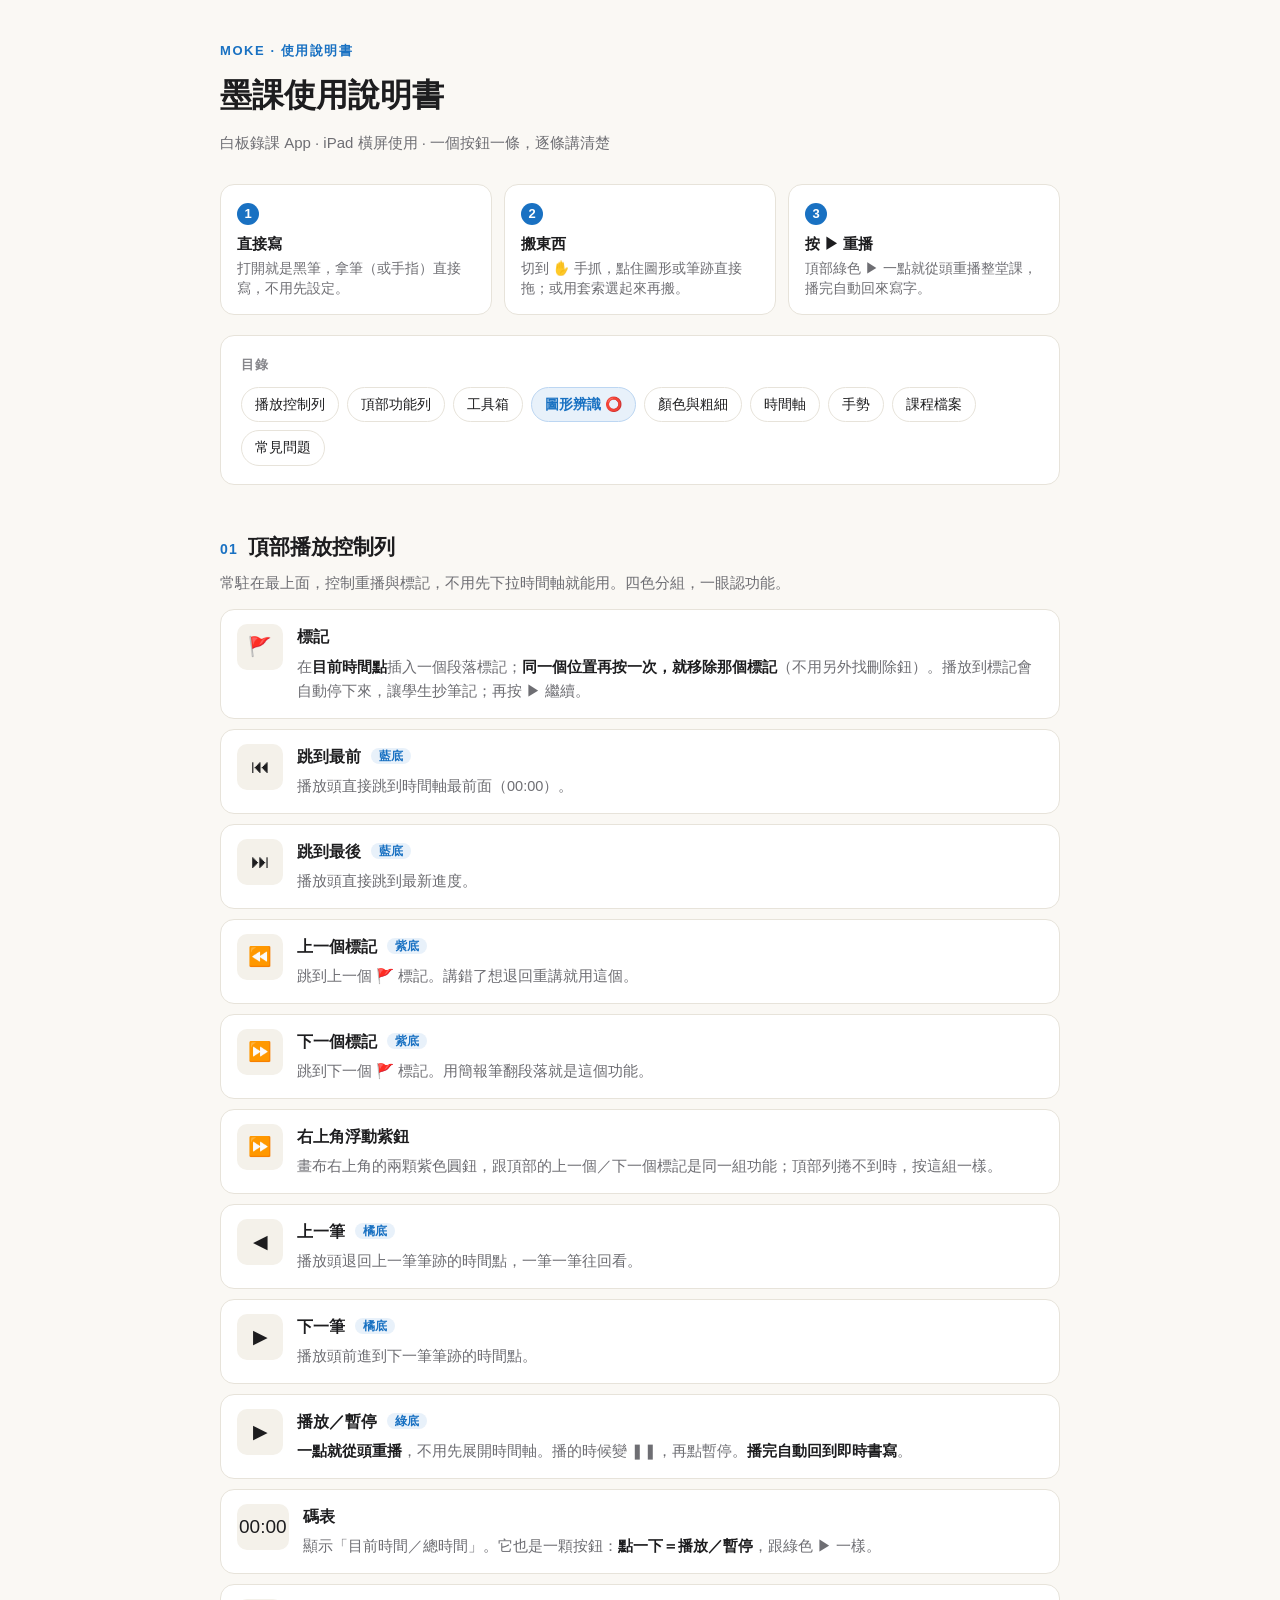
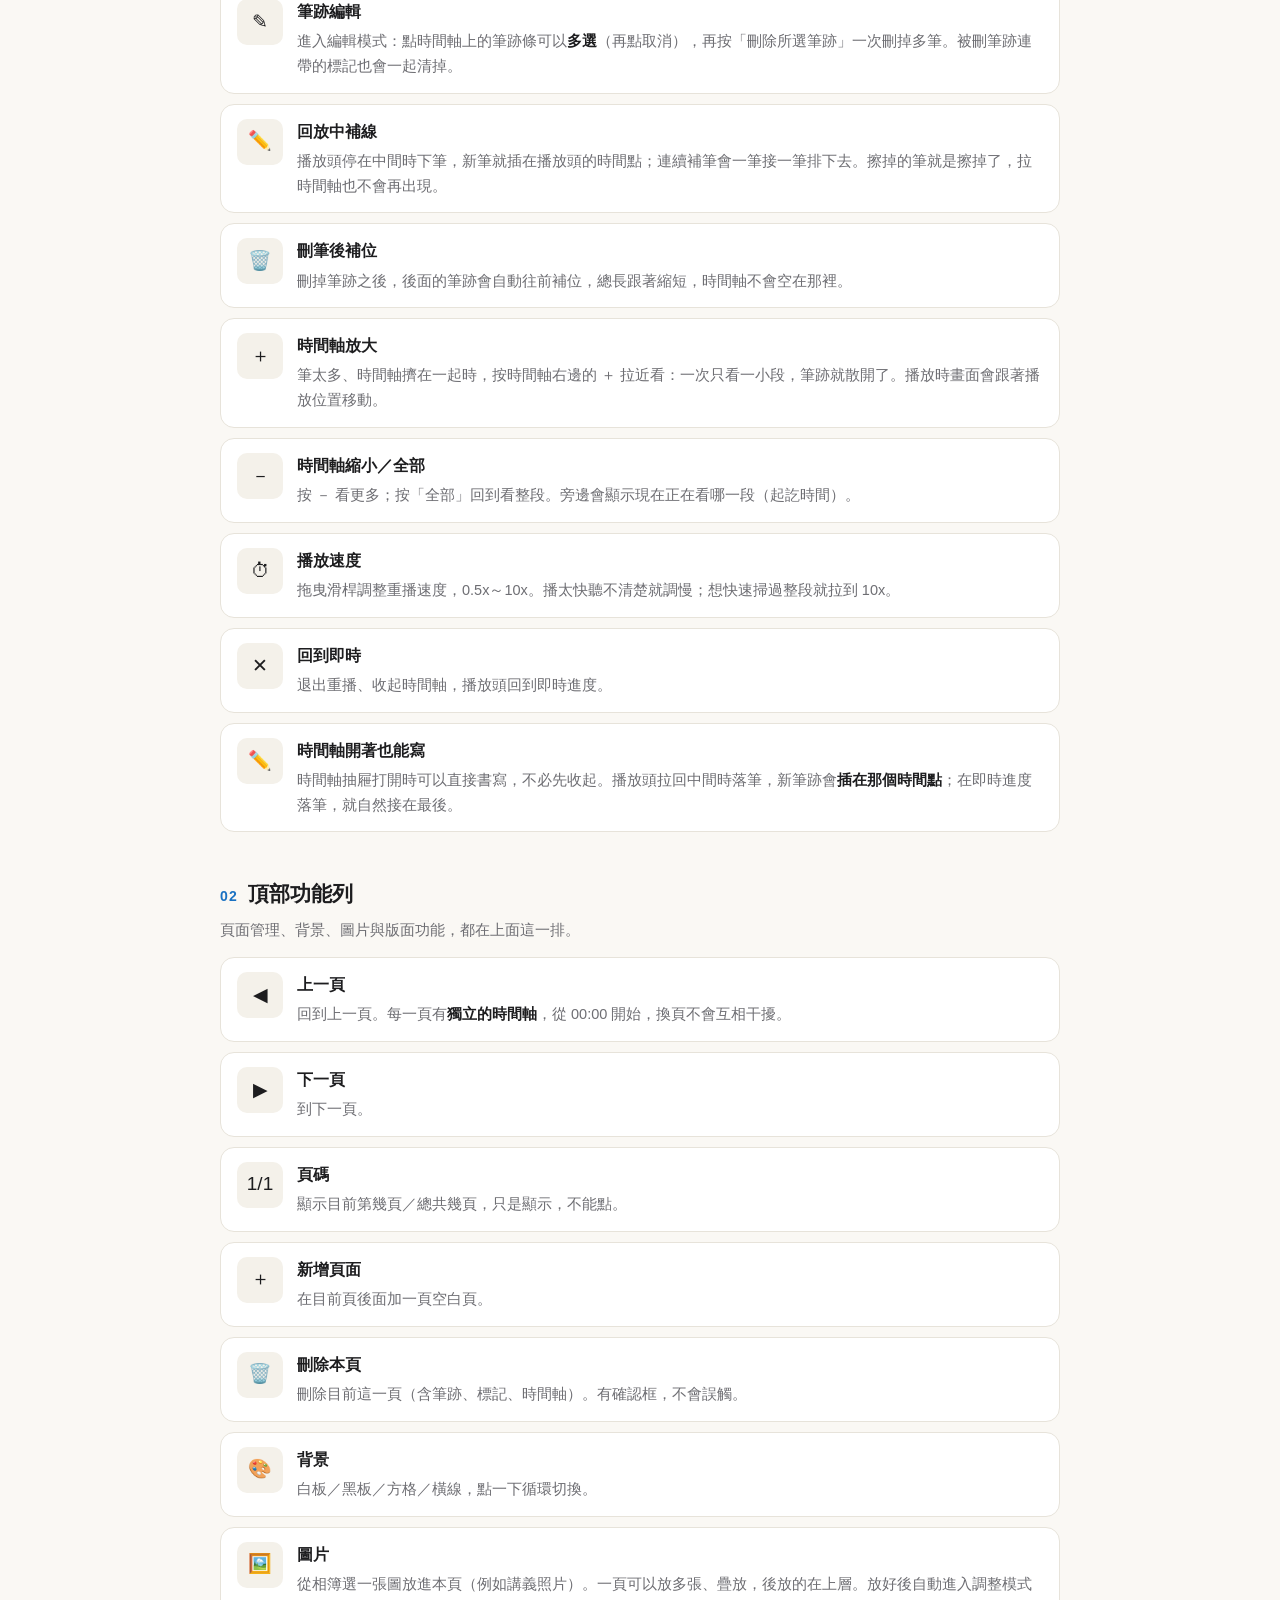
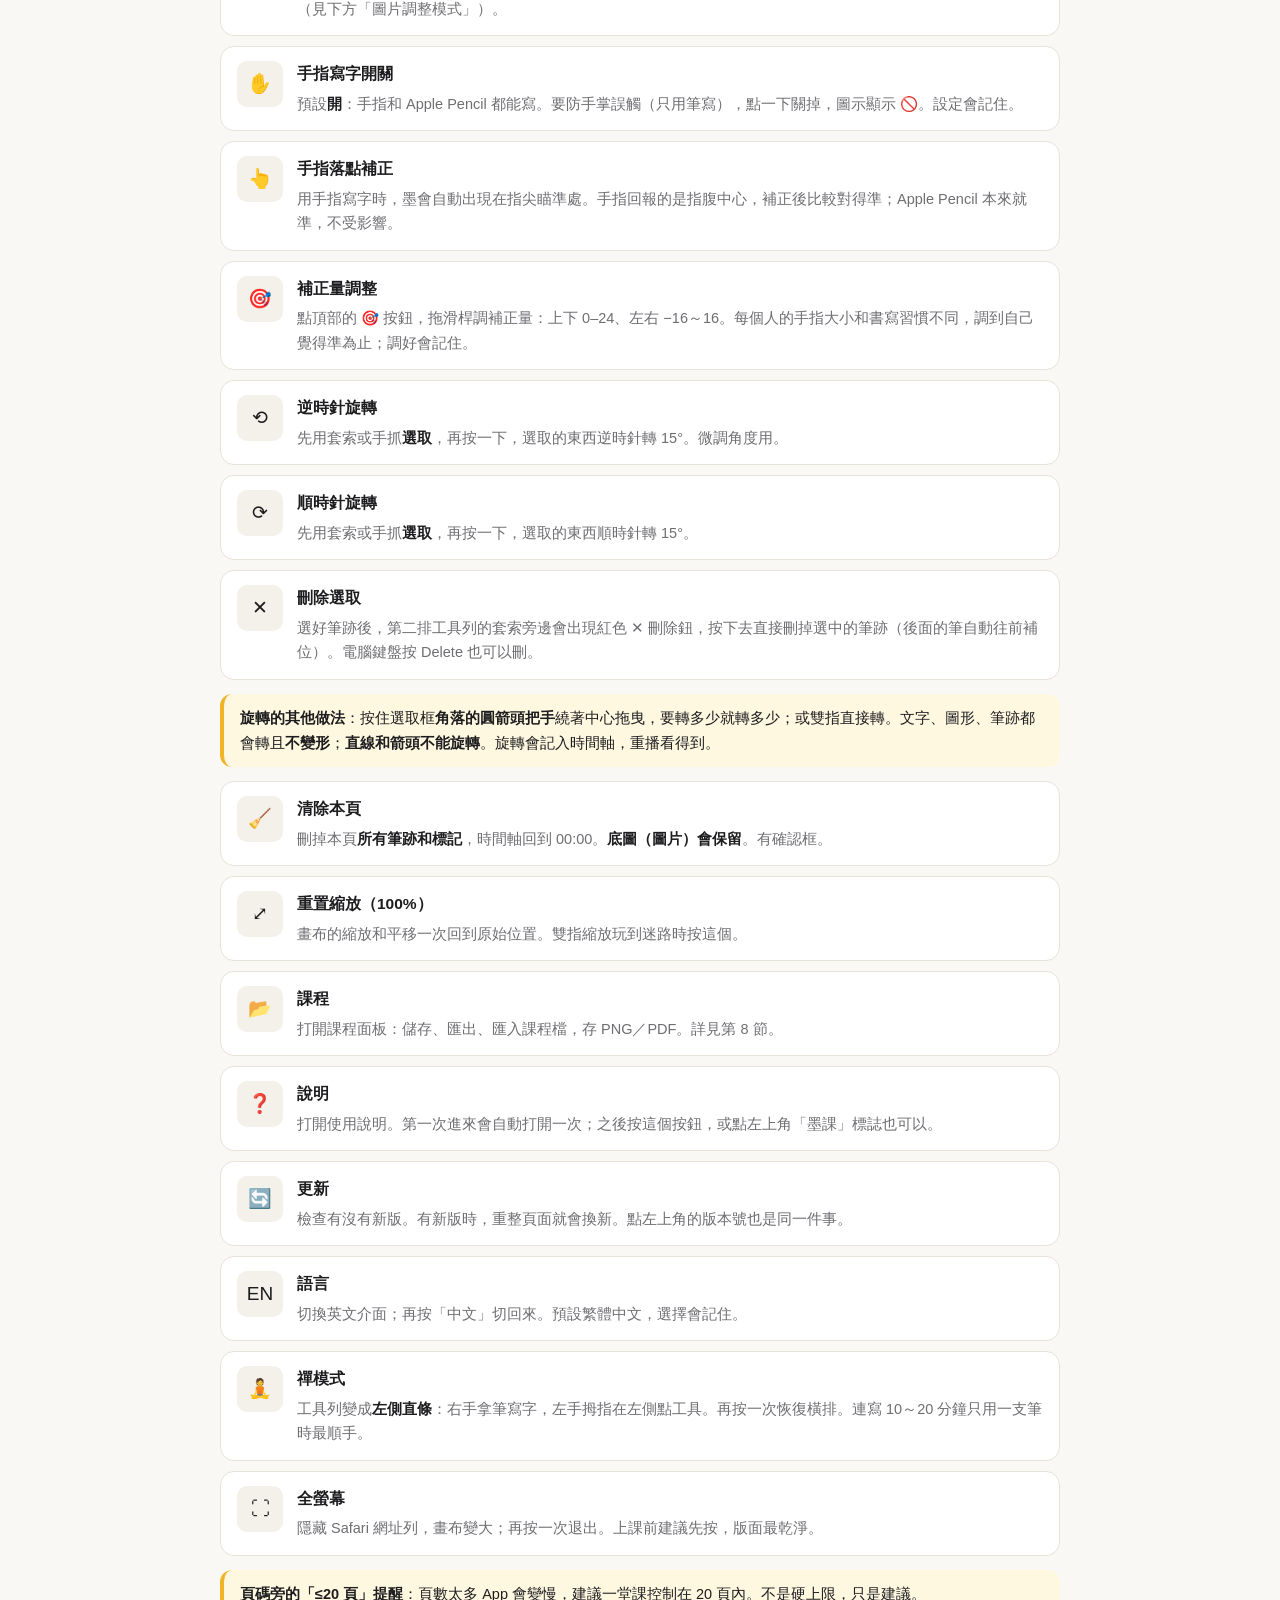
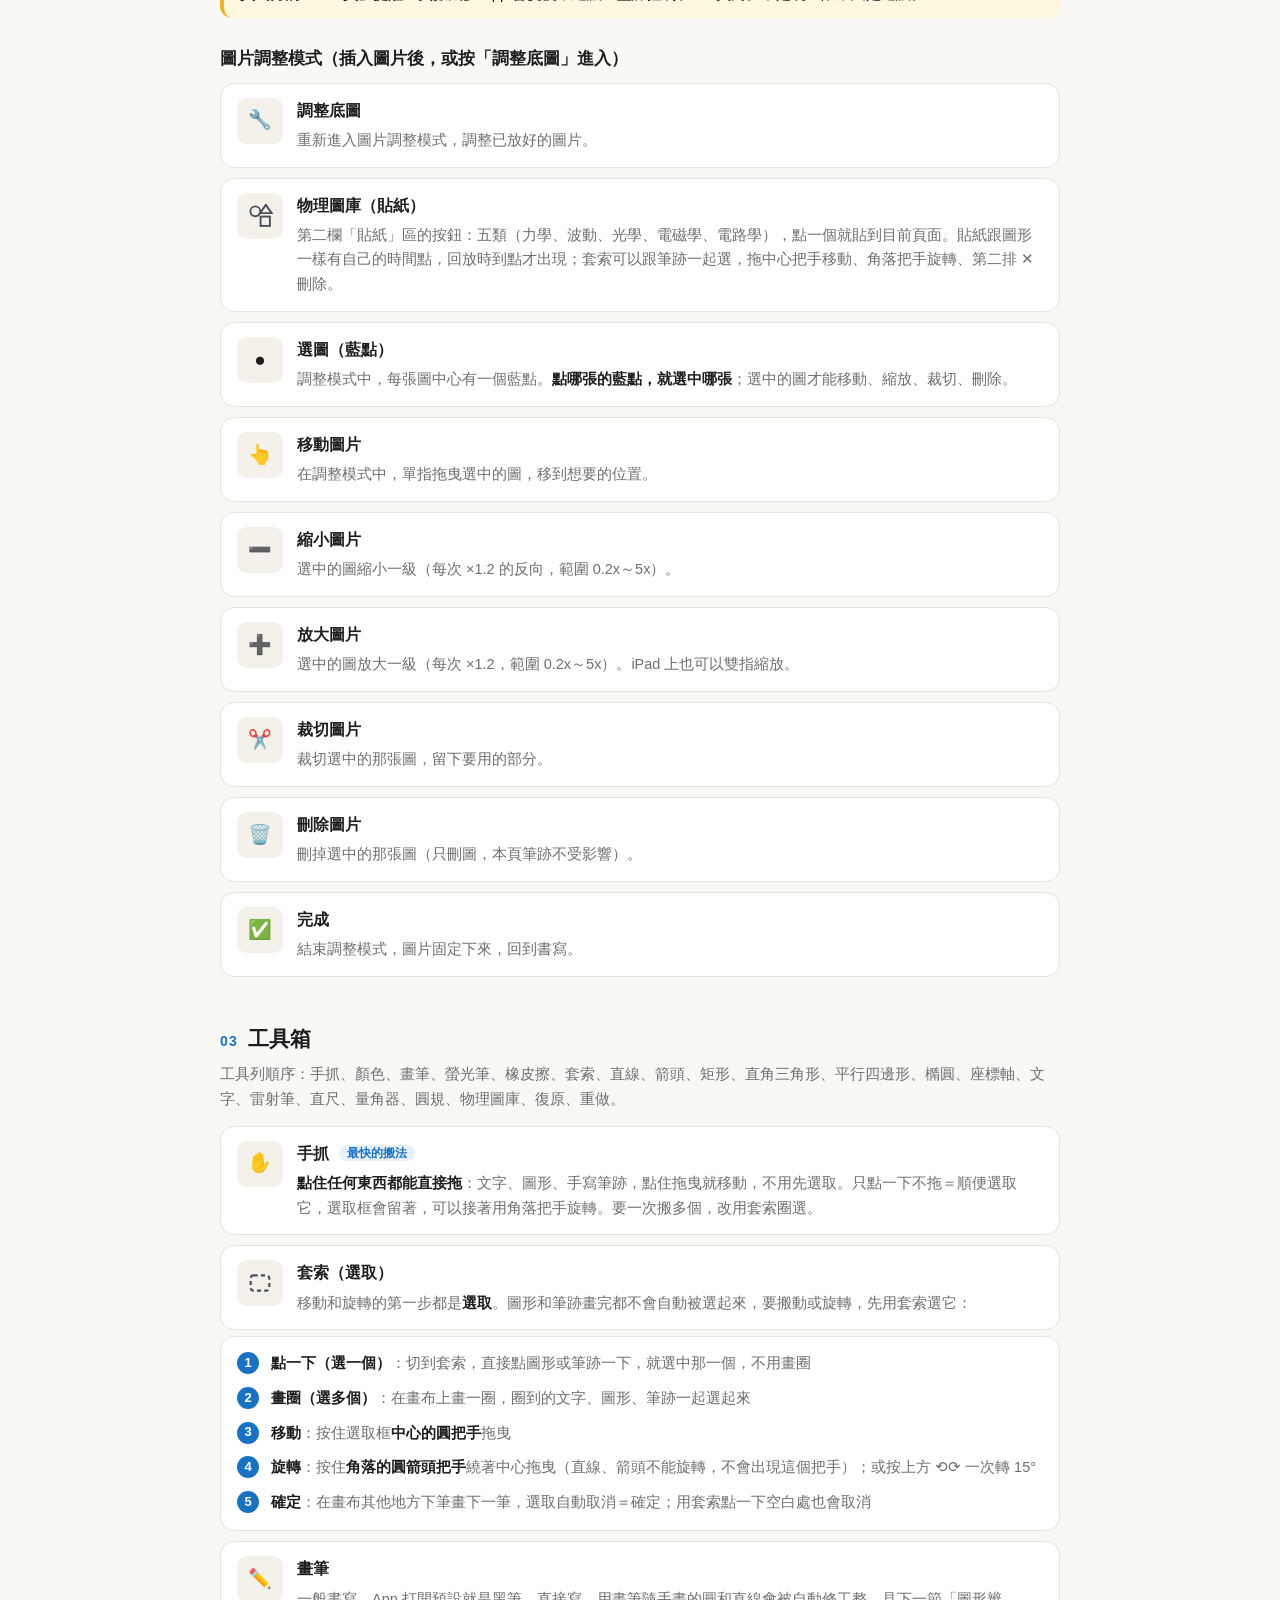
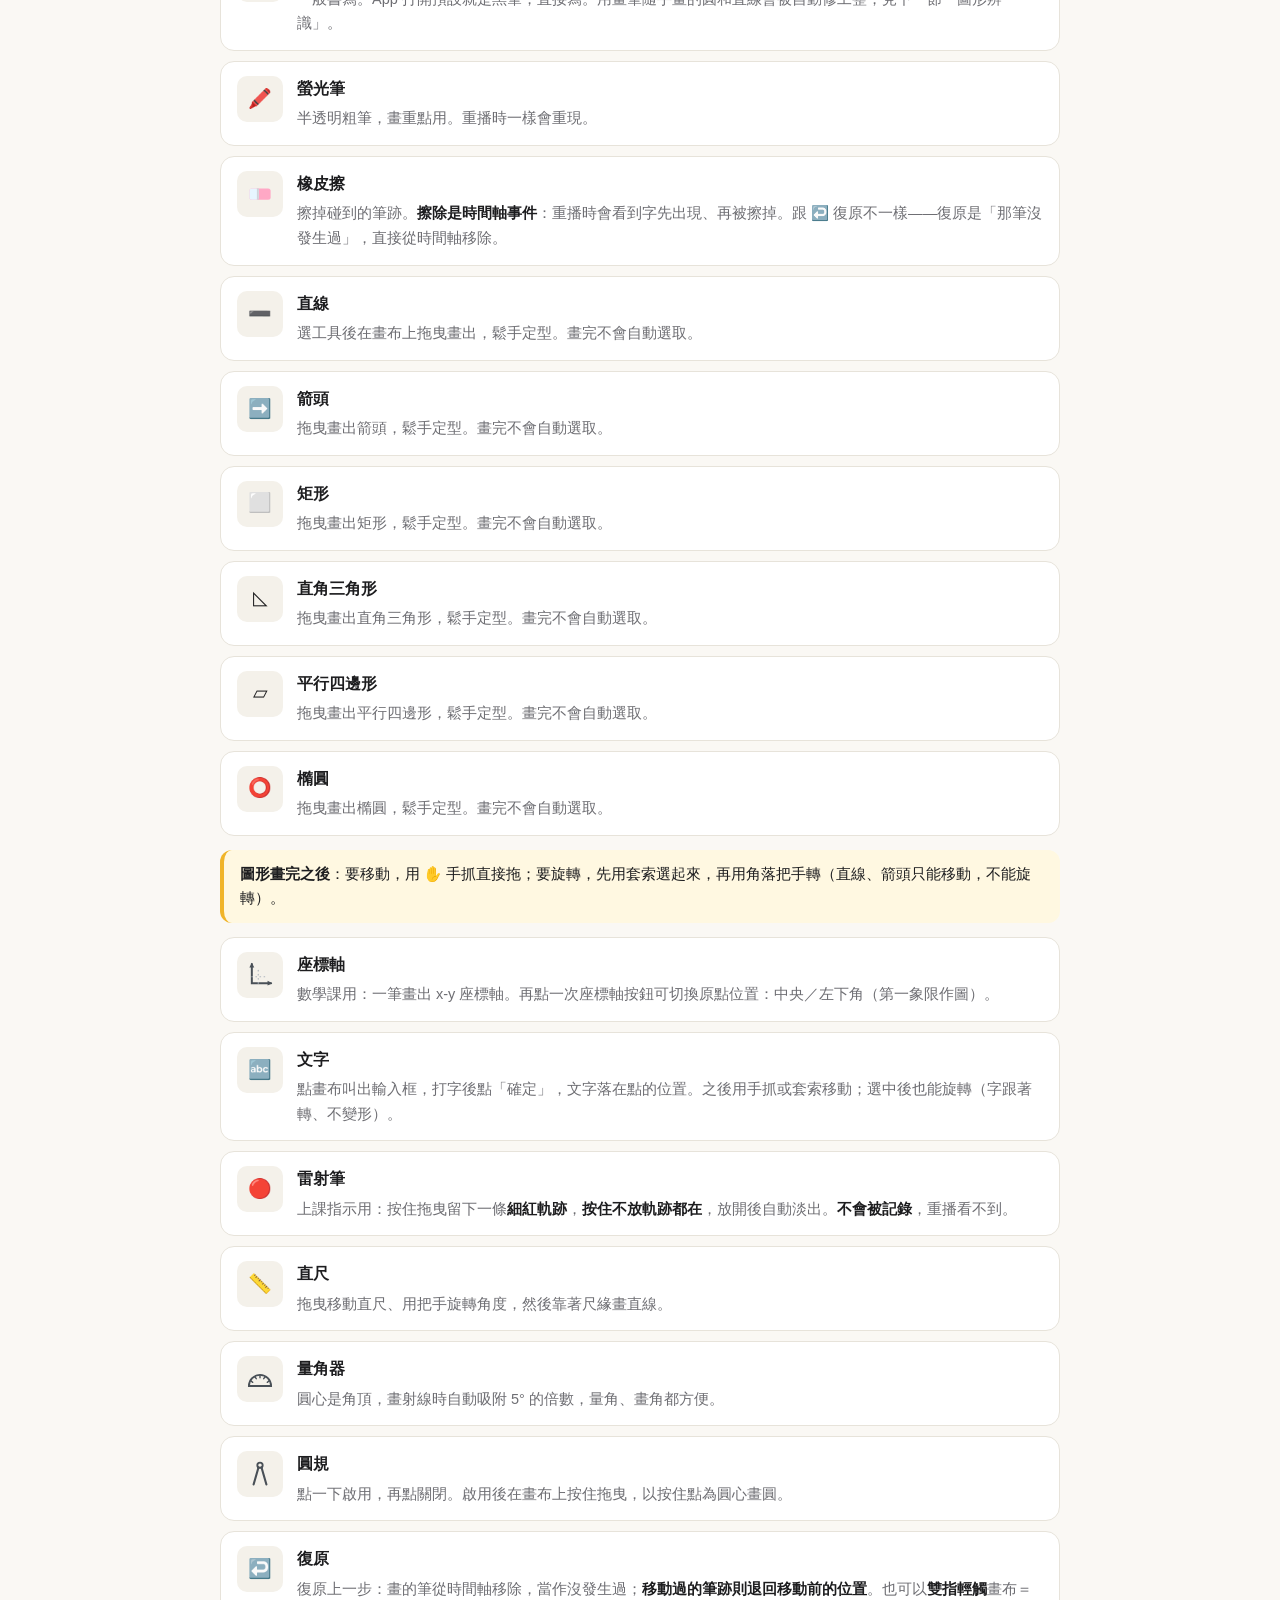
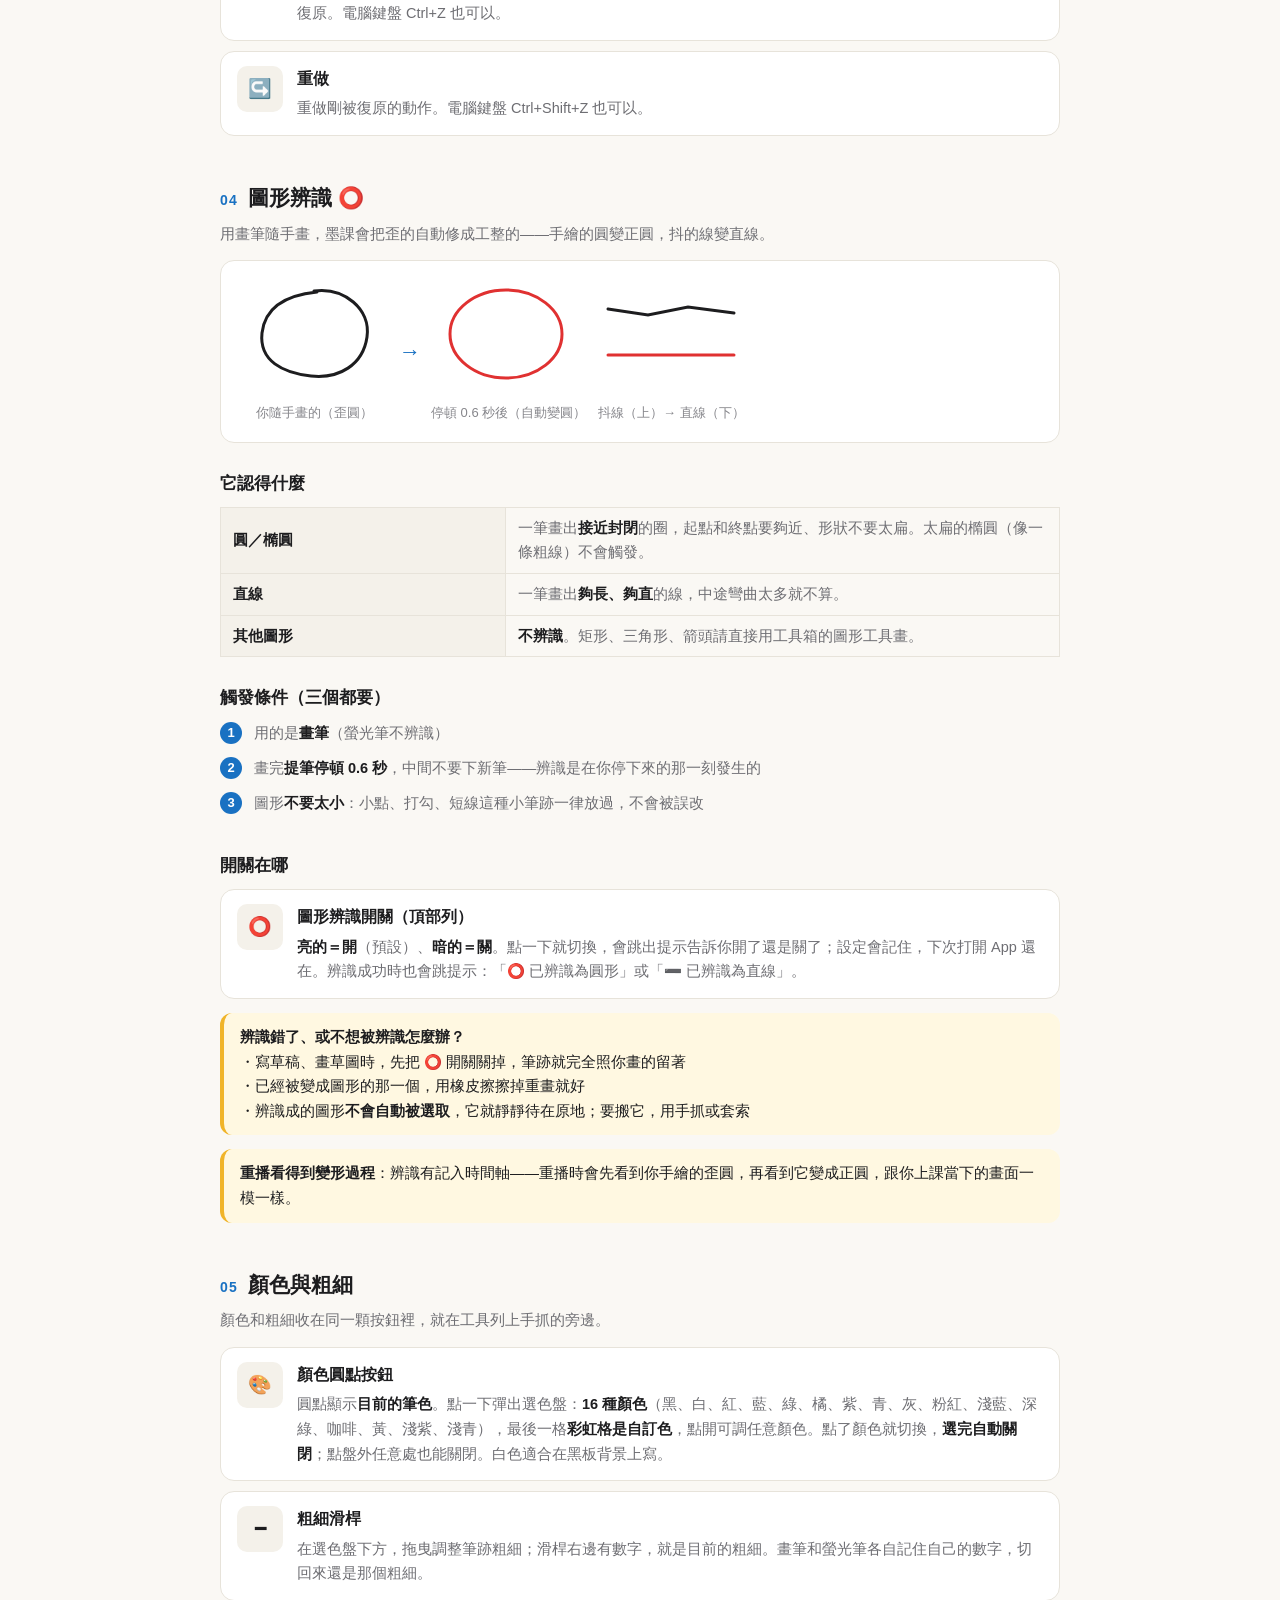
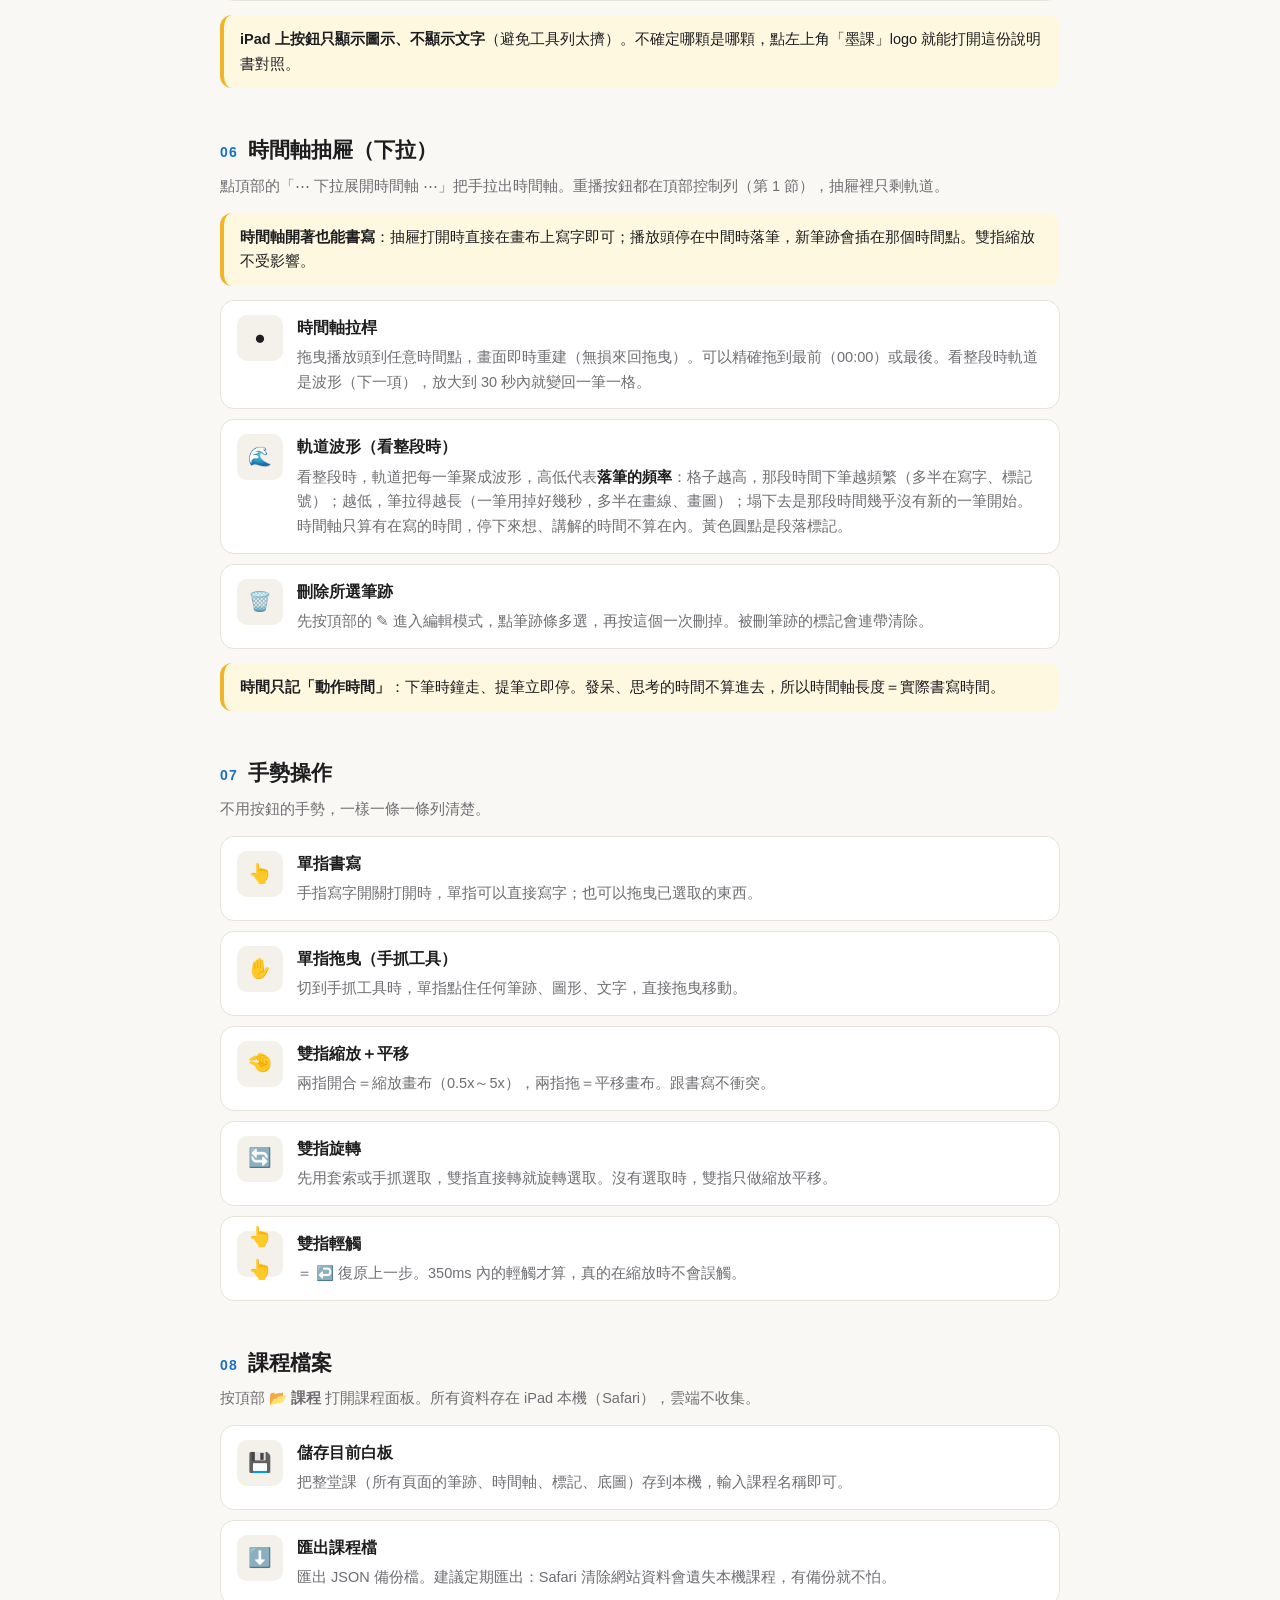
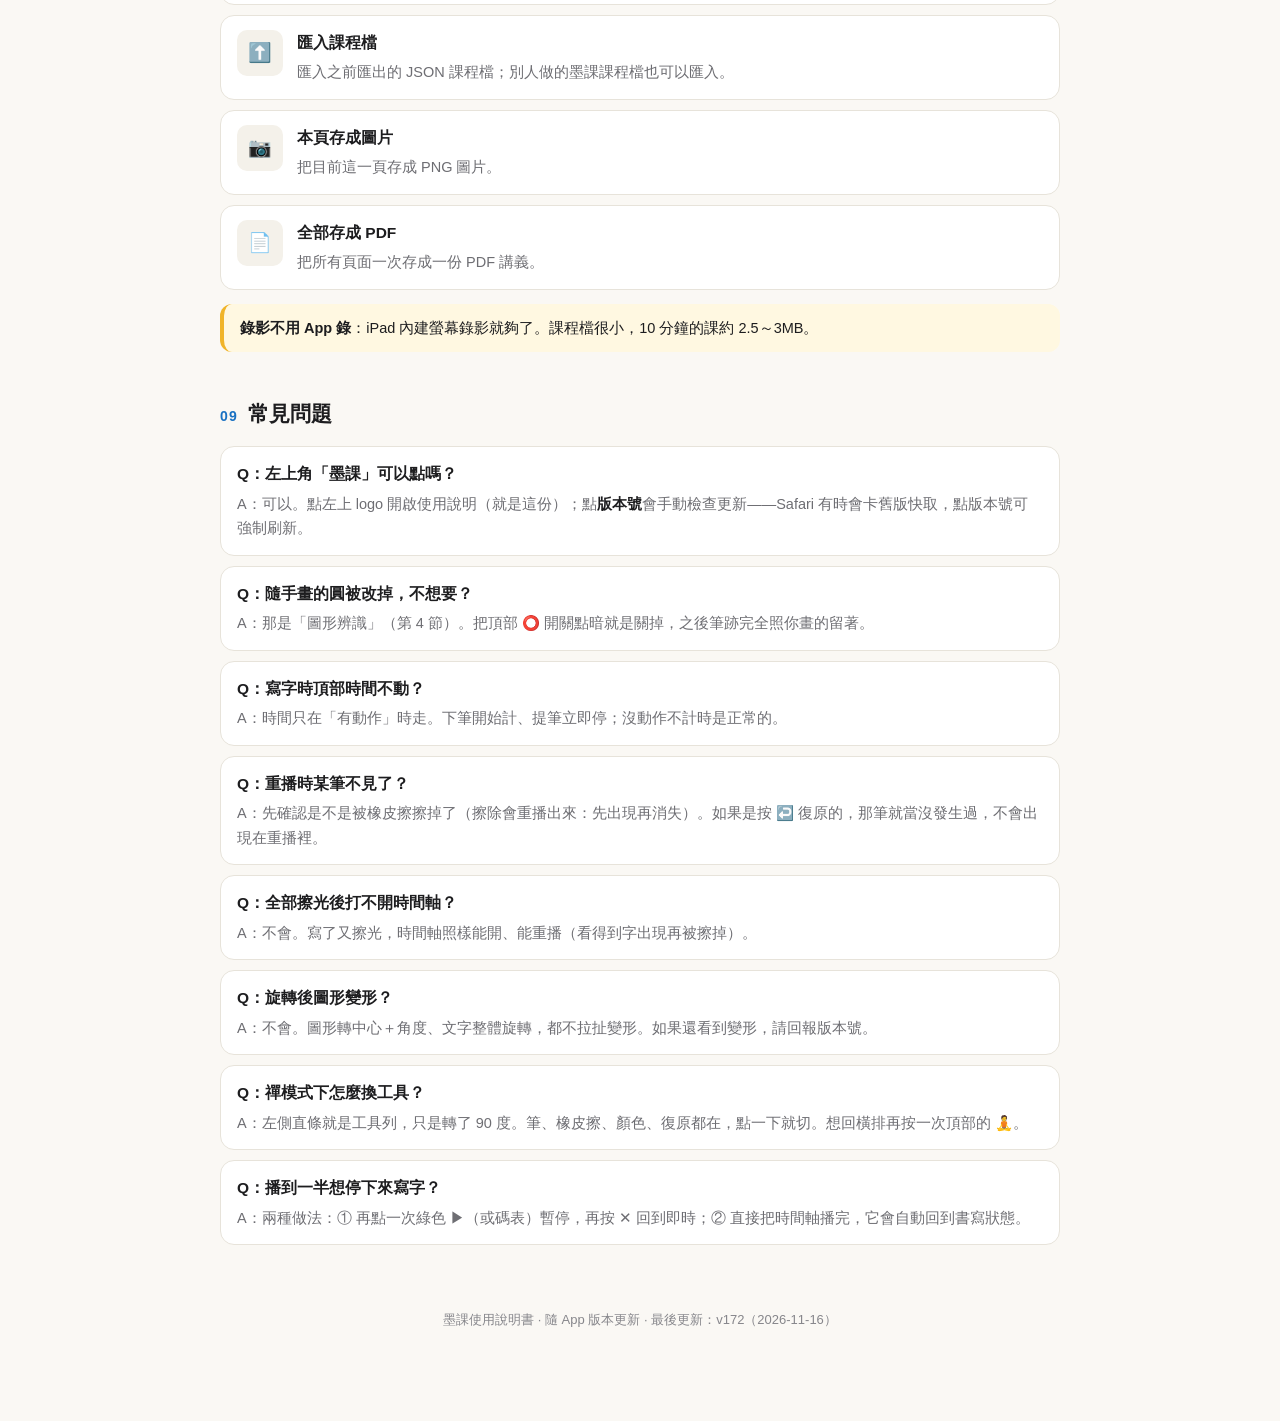
==== commit 89f9d87f: "v200: sticker panel back to 5 categories (103 items), maker import button removed, uniform magnetic " ====
--- a/docs/manual.html
+++ b/docs/manual.html
@@ -186,7 +186,7 @@
 <h3>圖片調整模式（插入圖片後，或按「調整底圖」進入）</h3>
 
 <div class="item"><div class="ic">🔧</div><div class="bd"><div class="nm">調整底圖</div><p>重新進入圖片調整模式，調整已放好的圖片。</p></div></div>
-<div class="item"><div class="ic"><svg width="28" height="28" viewBox="0 0 48 48" aria-hidden="true"><g fill="none" stroke="#495057" stroke-width="3.2"><circle cx="16" cy="16" r="8.5"/><rect x="25" y="25" width="16" height="16"/><path d="M 34 5 L 44 19 L 24 19 Z"/></g></svg></div><div class="bd"><div class="nm">物理圖庫（貼紙）</div><p>第二欄「貼紙」區的按鈕：五類零件（力學、波動、光學、電磁學、電路學），點一個就貼到目前頁面。貼紙跟圖形一樣有自己的時間點，回放時到點才出現；套索可以跟筆跡一起選，拖中心把手移動、角落把手旋轉、第二排 ✕ 刪除。特別的版本（指定的力、角度、數據）先在製圖工具裡調好、匯出 JSON，再用面板裡的「匯入 maker 匯出的 JSON」貼上，一個檔案可放多個物件。</p></div></div>
+<div class="item"><div class="ic"><svg width="28" height="28" viewBox="0 0 48 48" aria-hidden="true"><g fill="none" stroke="#495057" stroke-width="3.2"><circle cx="16" cy="16" r="8.5"/><rect x="25" y="25" width="16" height="16"/><path d="M 34 5 L 44 19 L 24 19 Z"/></g></svg></div><div class="bd"><div class="nm">物理圖庫（貼紙）</div><p>第二欄「貼紙」區的按鈕：五類（力學、波動、光學、電磁學、電路學），點一個就貼到目前頁面。貼紙跟圖形一樣有自己的時間點，回放時到點才出現；套索可以跟筆跡一起選，拖中心把手移動、角落把手旋轉、第二排 ✕ 刪除。</p></div></div>
 
 <div class="item"><div class="ic">●</div><div class="bd"><div class="nm">選圖（藍點）</div><p>調整模式中，每張圖中心有一個藍點。<b>點哪張的藍點，就選中哪張</b>；選中的圖才能移動、縮放、裁切、刪除。</p></div></div>
 
@@ -252,9 +252,9 @@
 
 <div class="item"><div class="ic"><svg width="28" height="28" viewBox="0 0 48 48" aria-hidden="true"><circle cx="24" cy="9" r="4.6" fill="none" stroke="#495057" stroke-width="3.2"/><g stroke="#495057" stroke-width="3.6" stroke-linecap="round"><line x1="21.5" y1="12.5" x2="13" y2="42"/><line x1="26.5" y1="12.5" x2="35" y2="42"/></g></svg></div><div class="bd"><div class="nm">圓規</div><p>點一下啟用，再點關閉。啟用後在畫布上按住拖曳，以按住點為圓心畫圓。</p></div></div>
 
-<div class="item"><div class="ic">↩️</div><div class="bd"><div class="nm">復原</div><p>復原上一步：畫的筆從時間軸移除，當作沒發生過；<b>移動過的筆跡則退回移動前的位置</b>。也可以<b>雙指輕觸</b>畫布＝復原。</p></div></div>
-
-<div class="item"><div class="ic">↪️</div><div class="bd"><div class="nm">重做</div><p>重做剛被復原的動作。</p></div></div>
+<div class="item"><div class="ic">↩️</div><div class="bd"><div class="nm">復原</div><p>復原上一步：畫的筆從時間軸移除，當作沒發生過；<b>移動過的筆跡則退回移動前的位置</b>。也可以<b>雙指輕觸</b>畫布＝復原。電腦鍵盤 Ctrl+Z 也可以。</p></div></div>
+
+<div class="item"><div class="ic">↪️</div><div class="bd"><div class="nm">重做</div><p>重做剛被復原的動作。電腦鍵盤 Ctrl+Shift+Z 也可以。</p></div></div>
 
 </section>
 
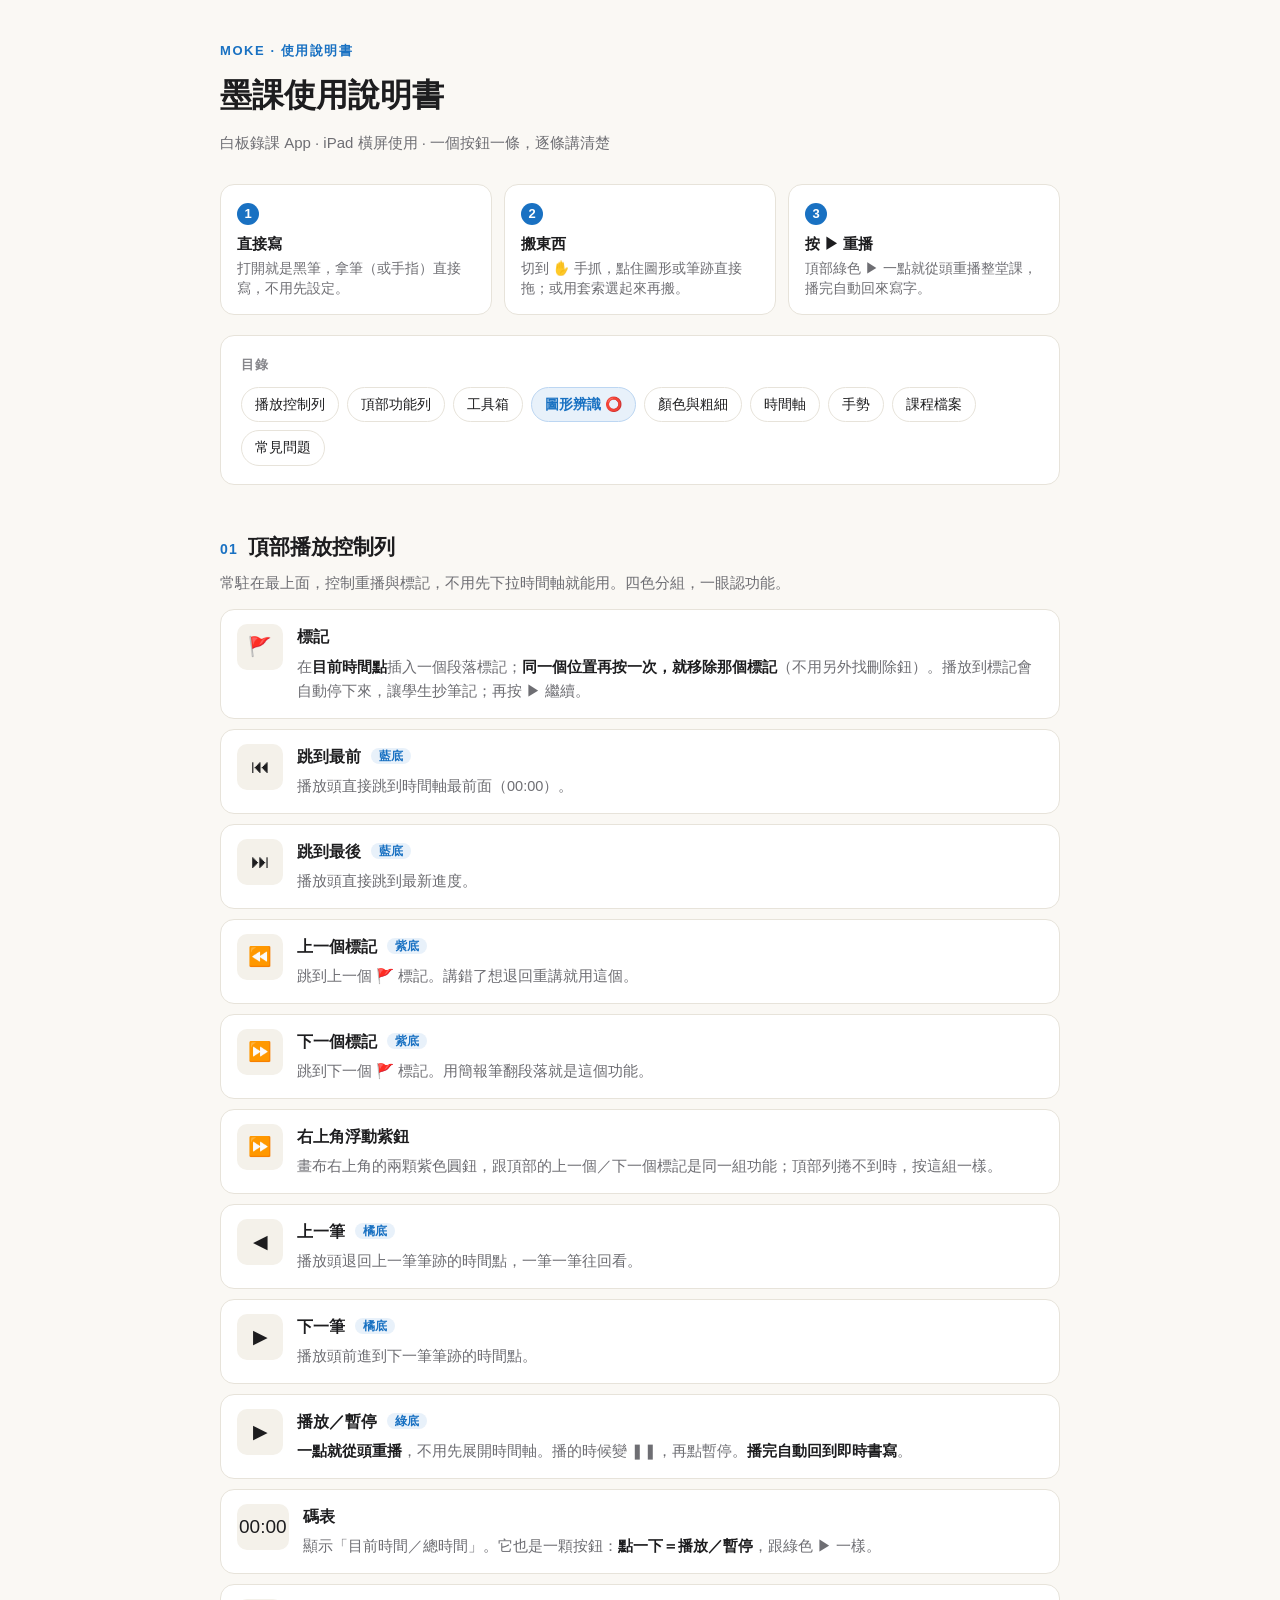
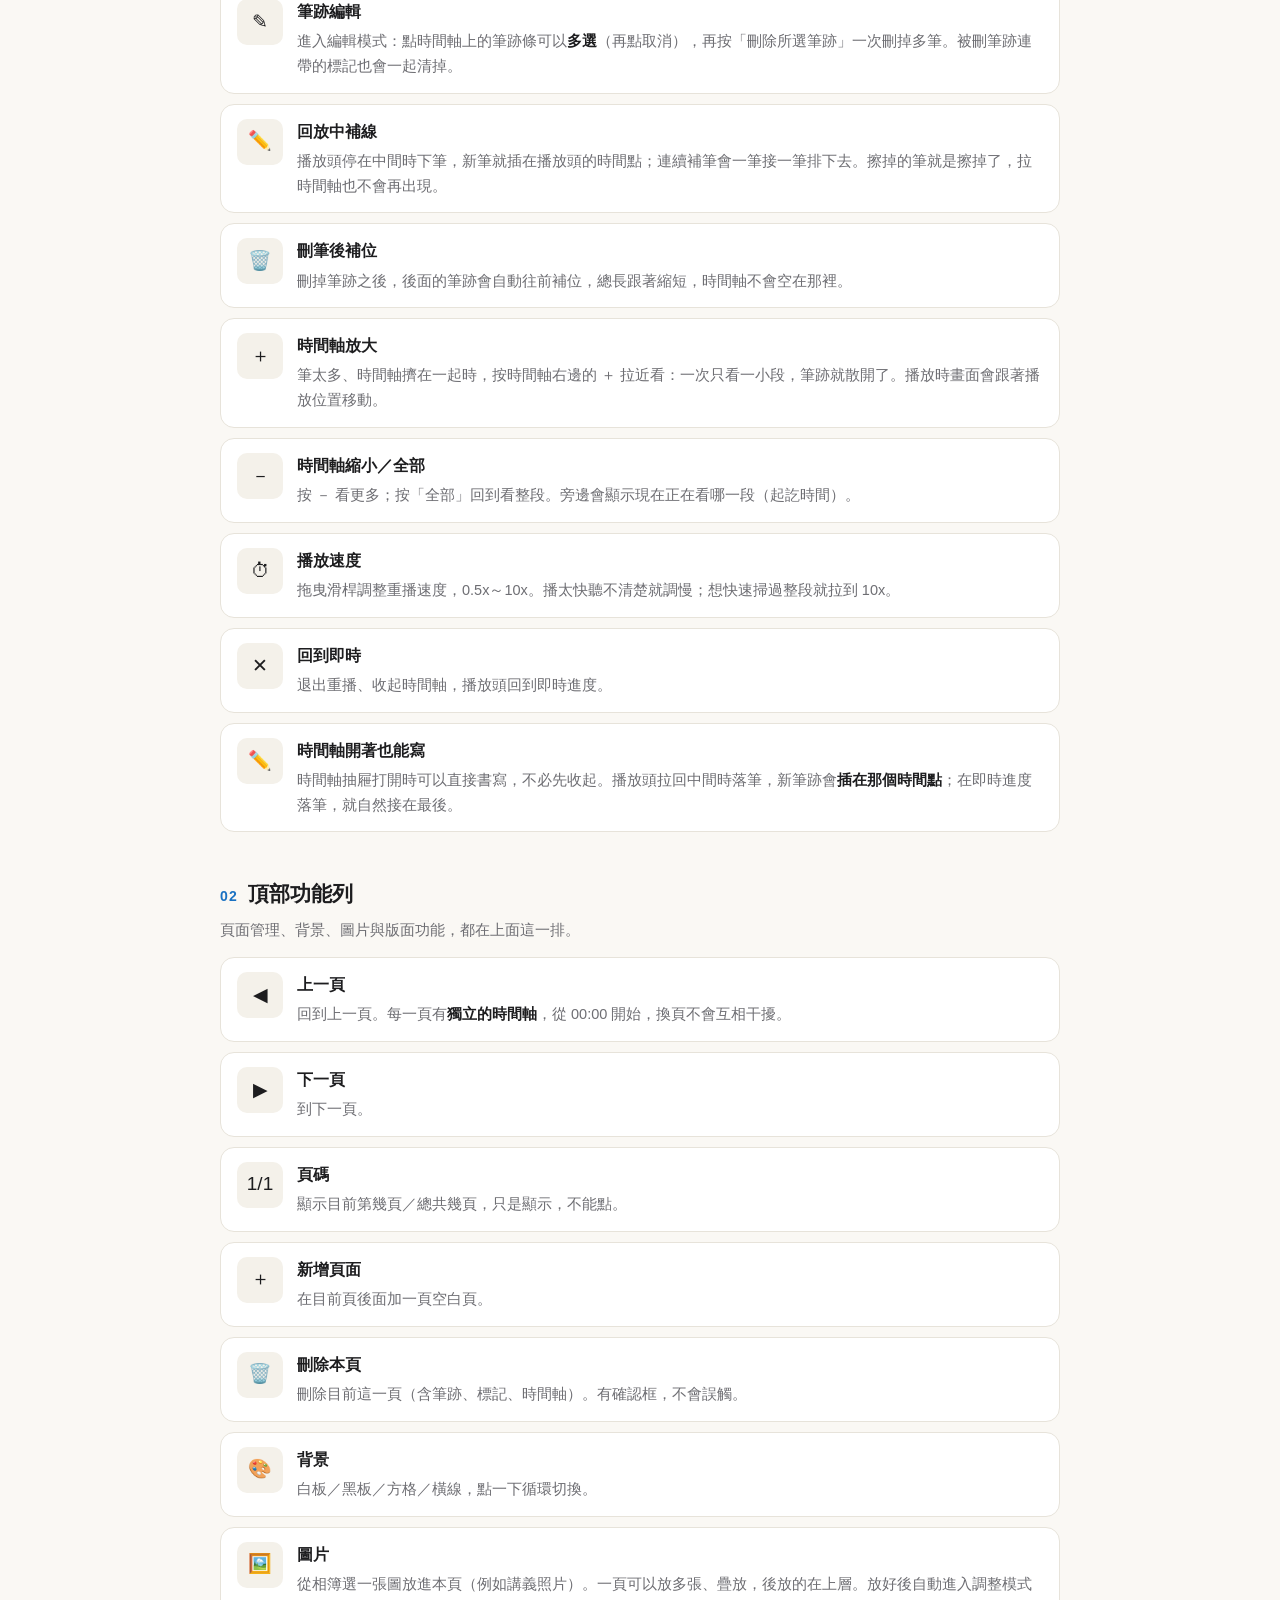
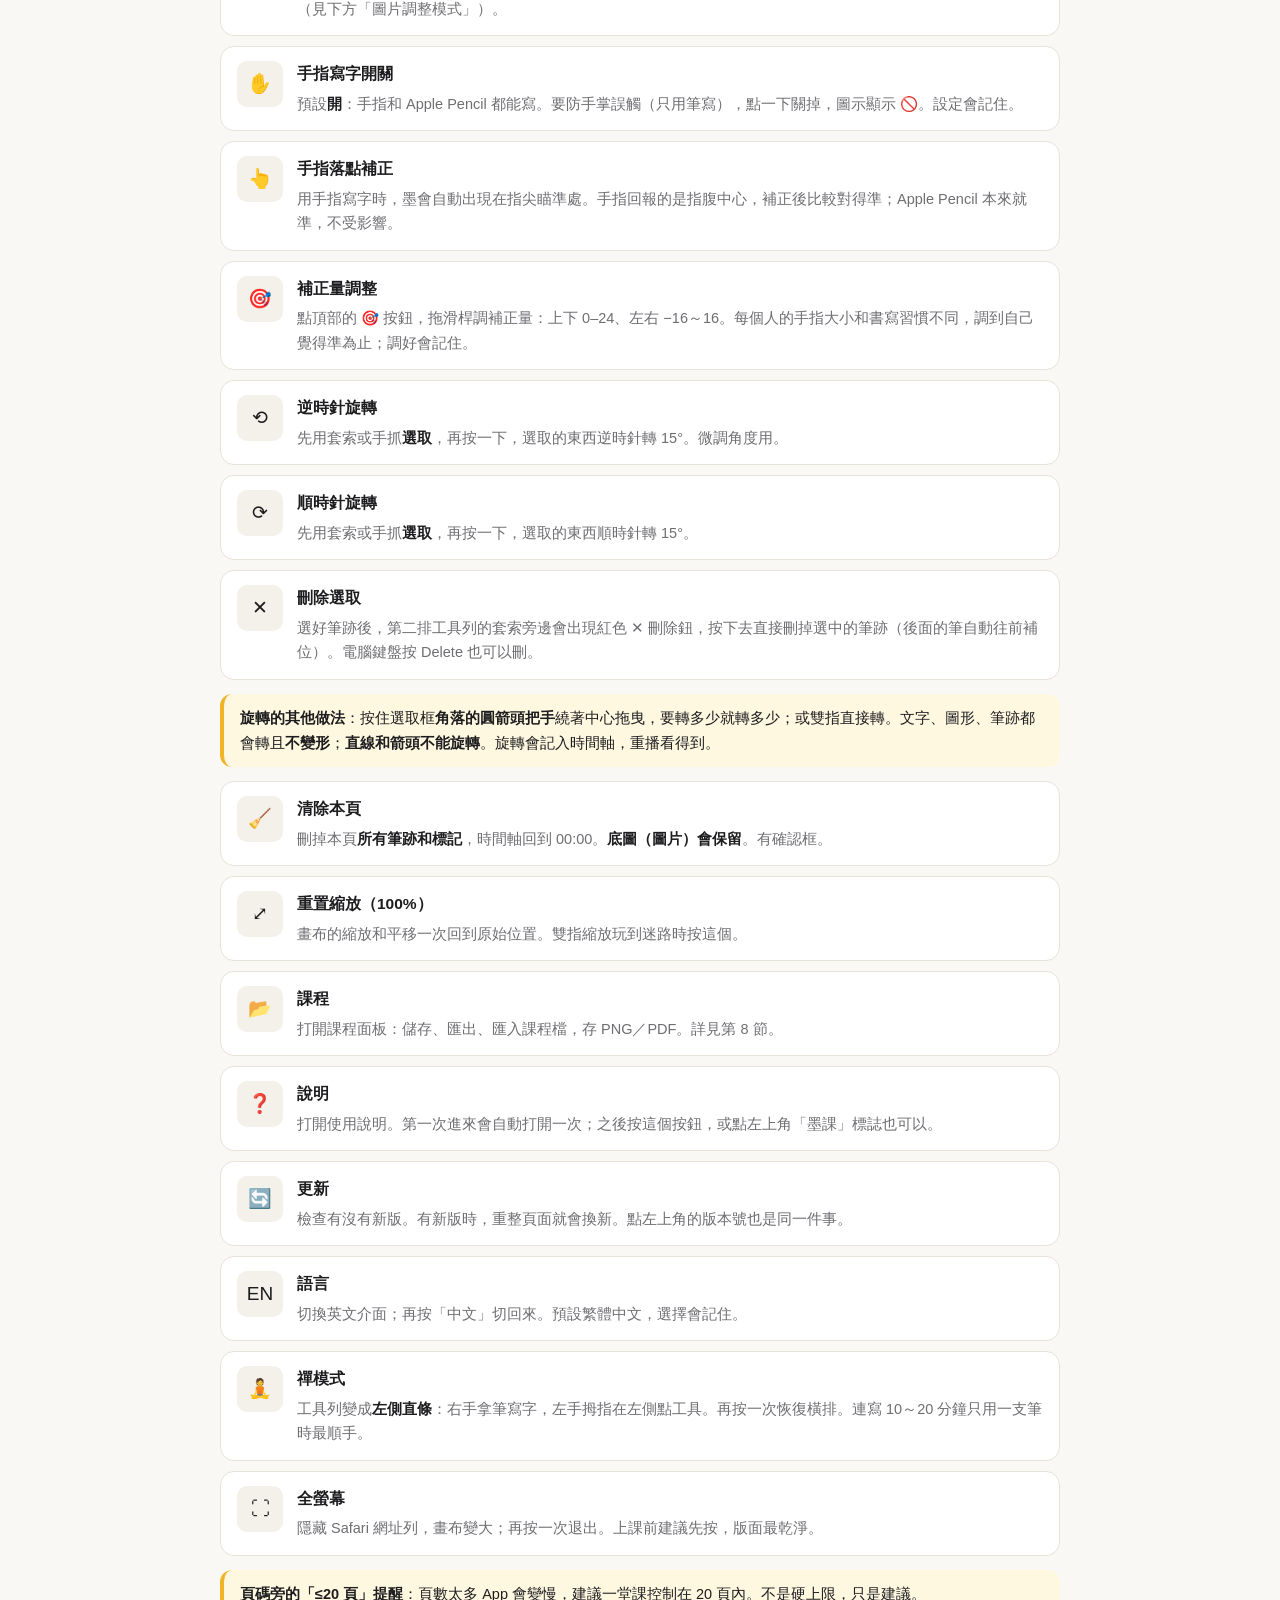
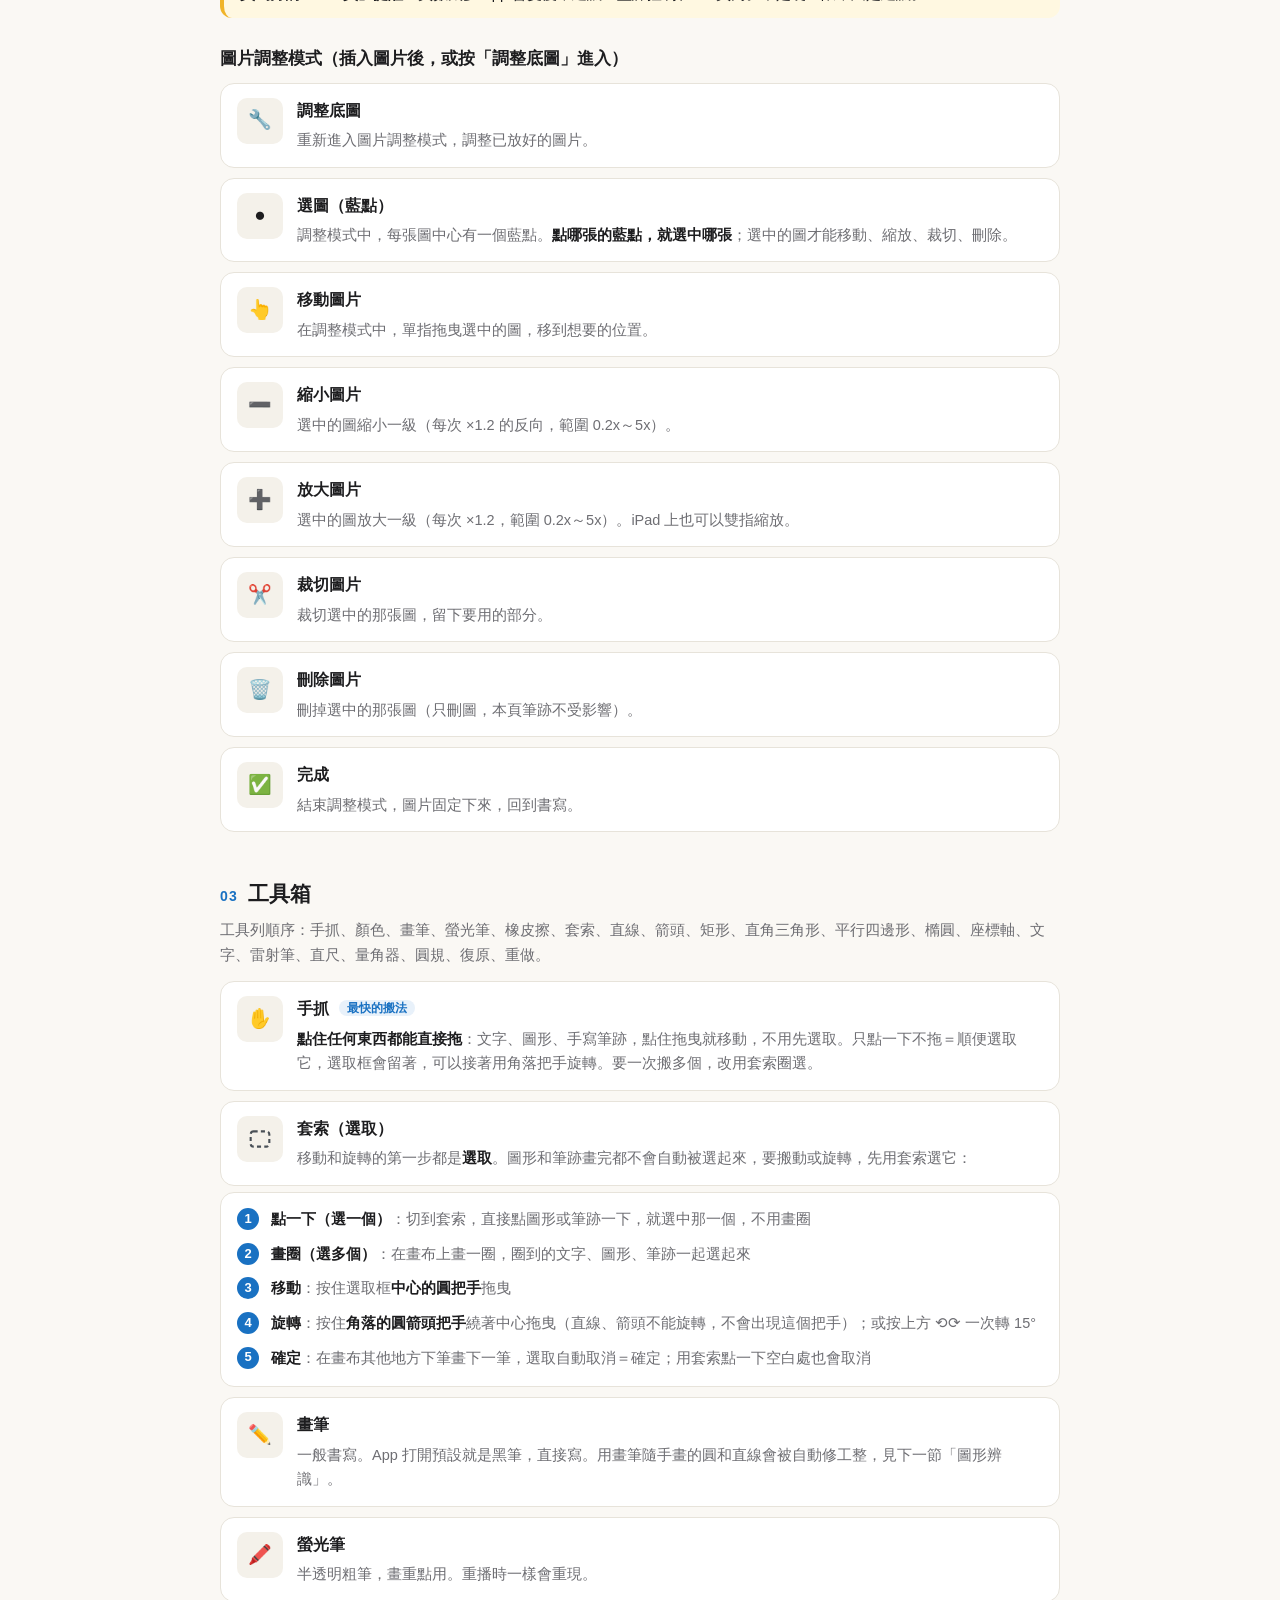
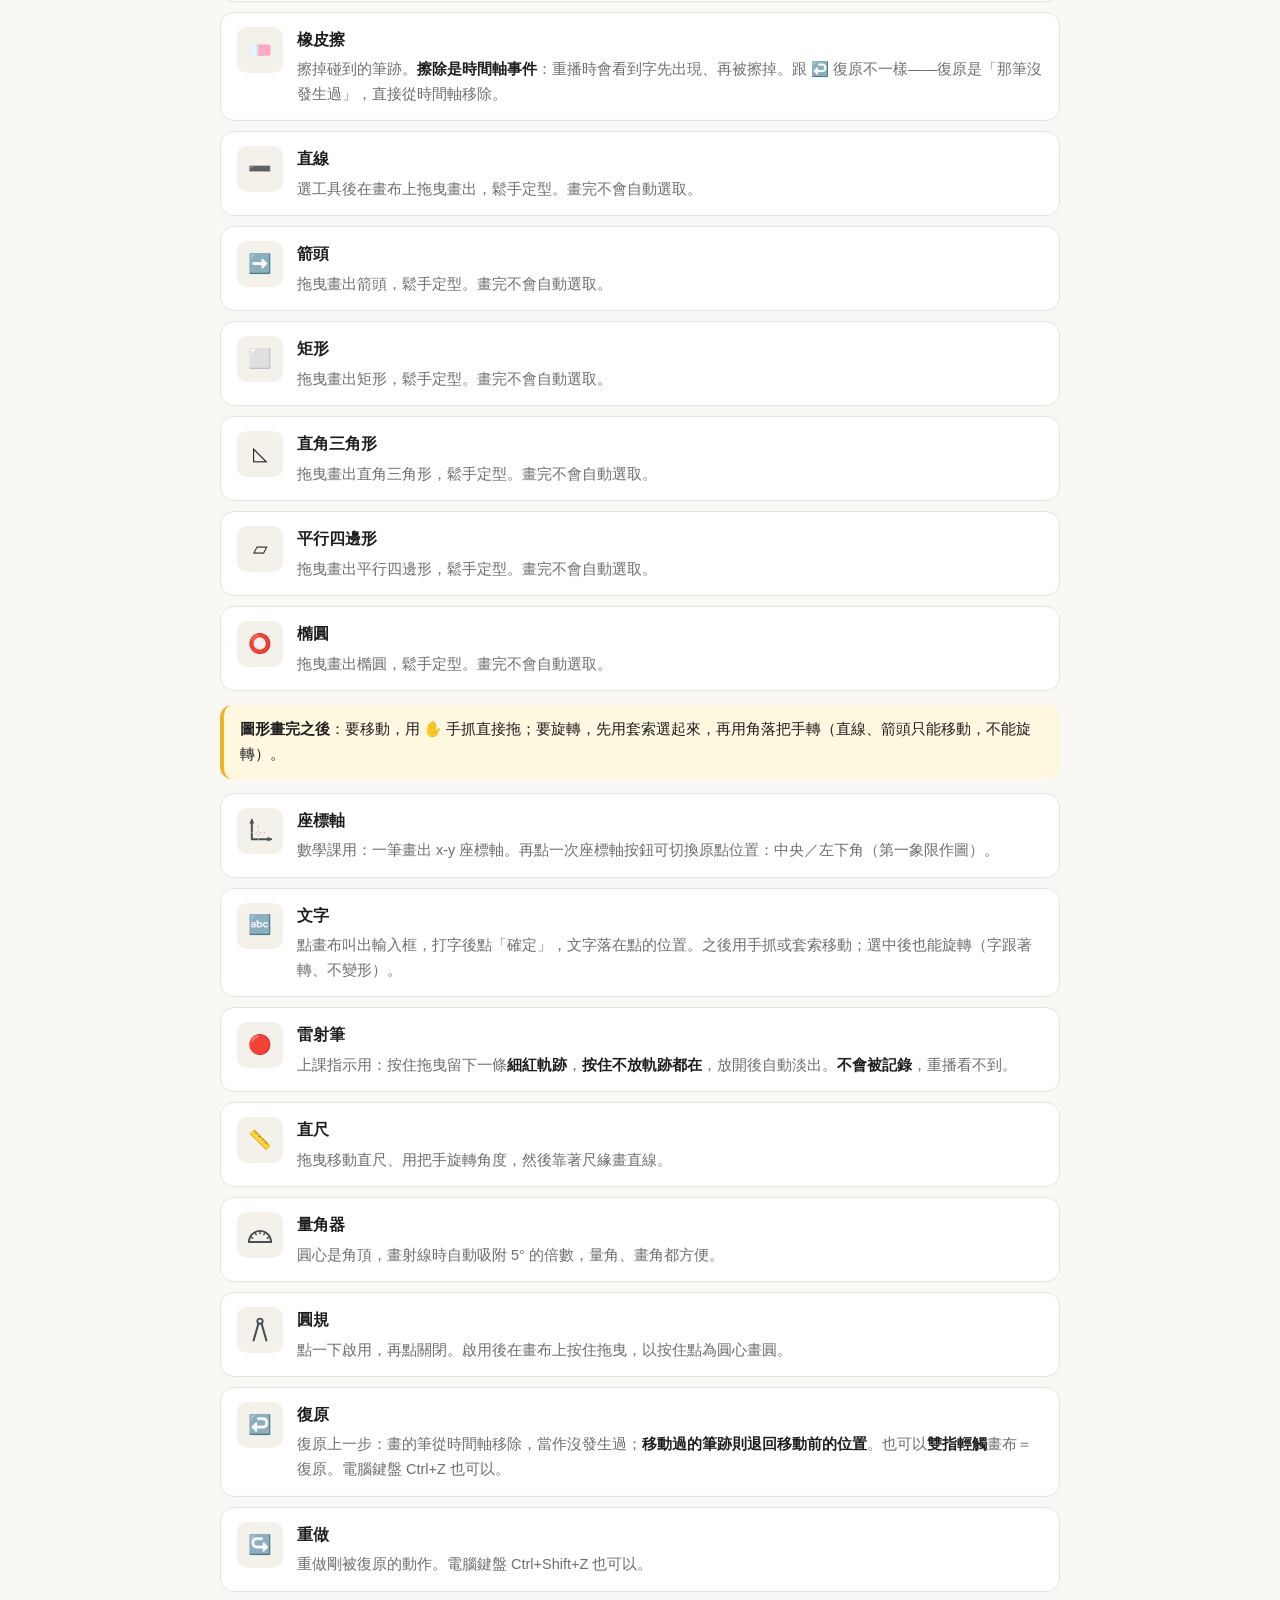
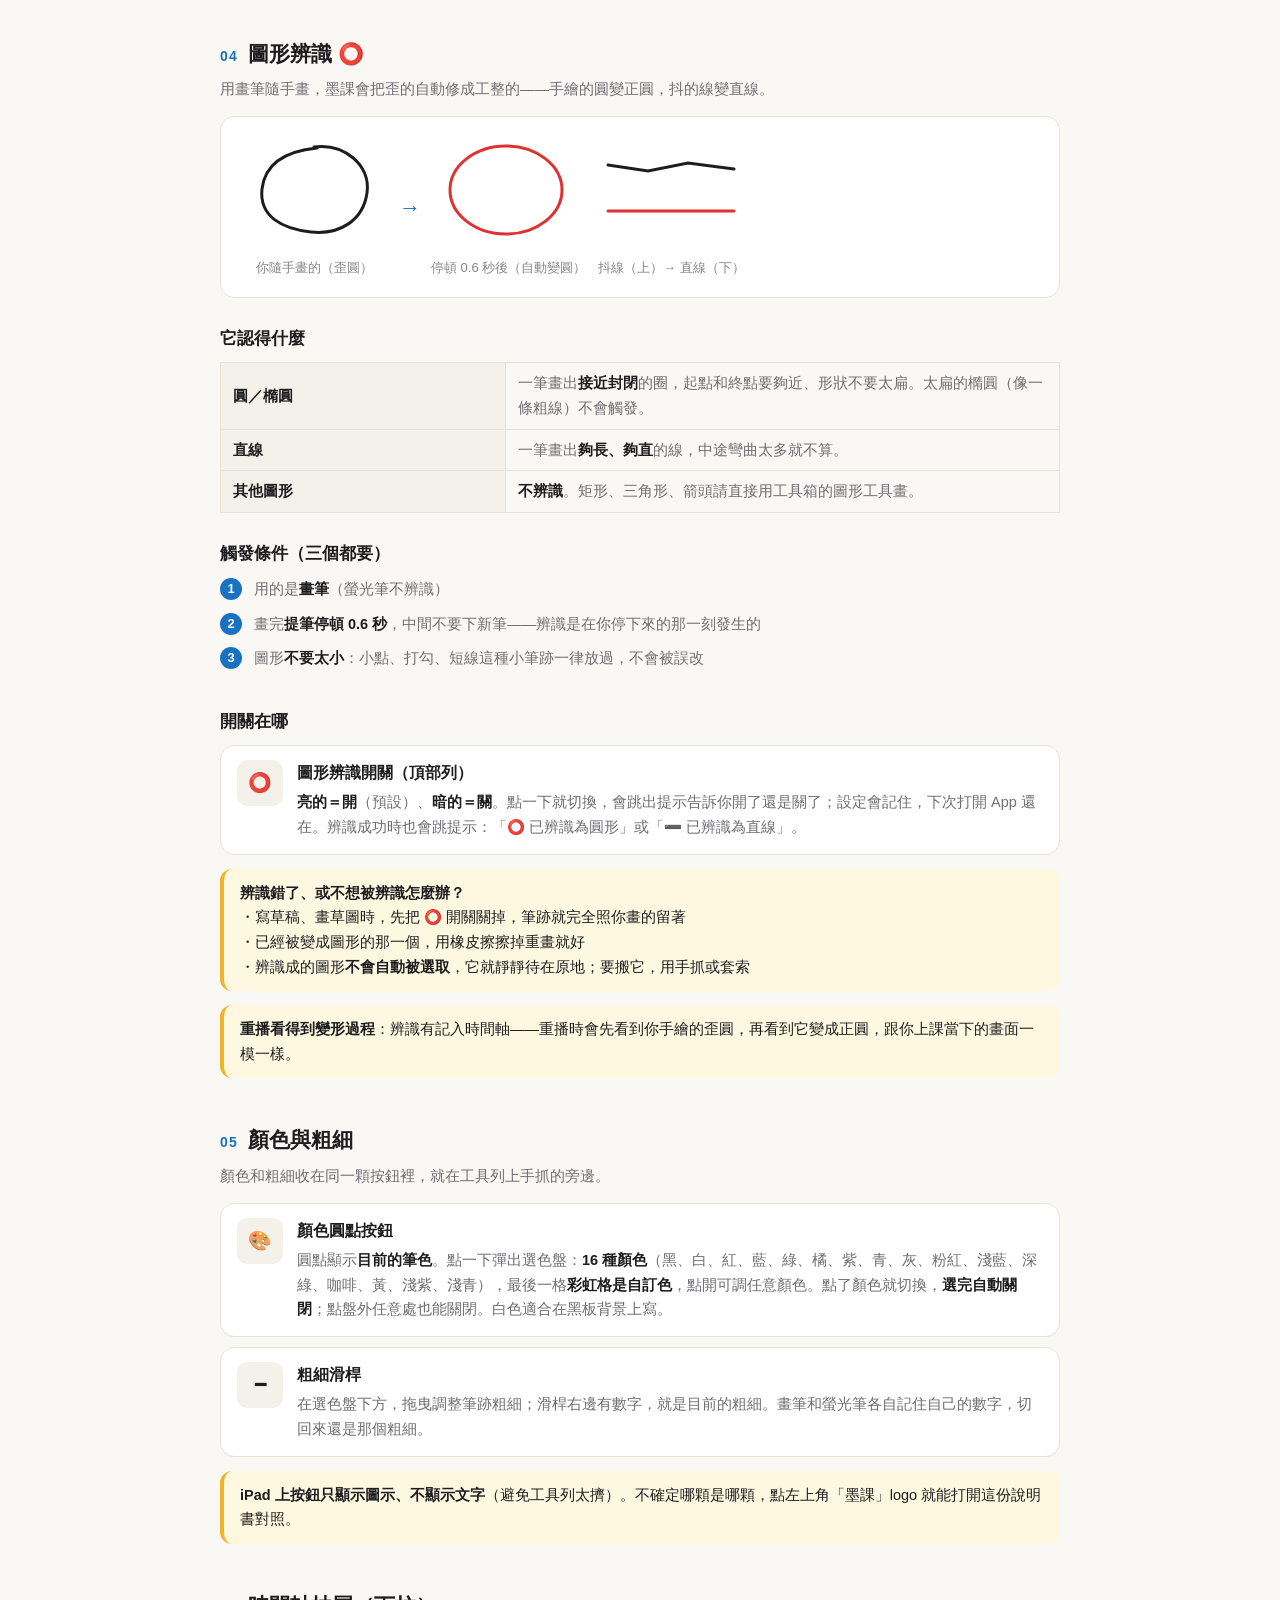
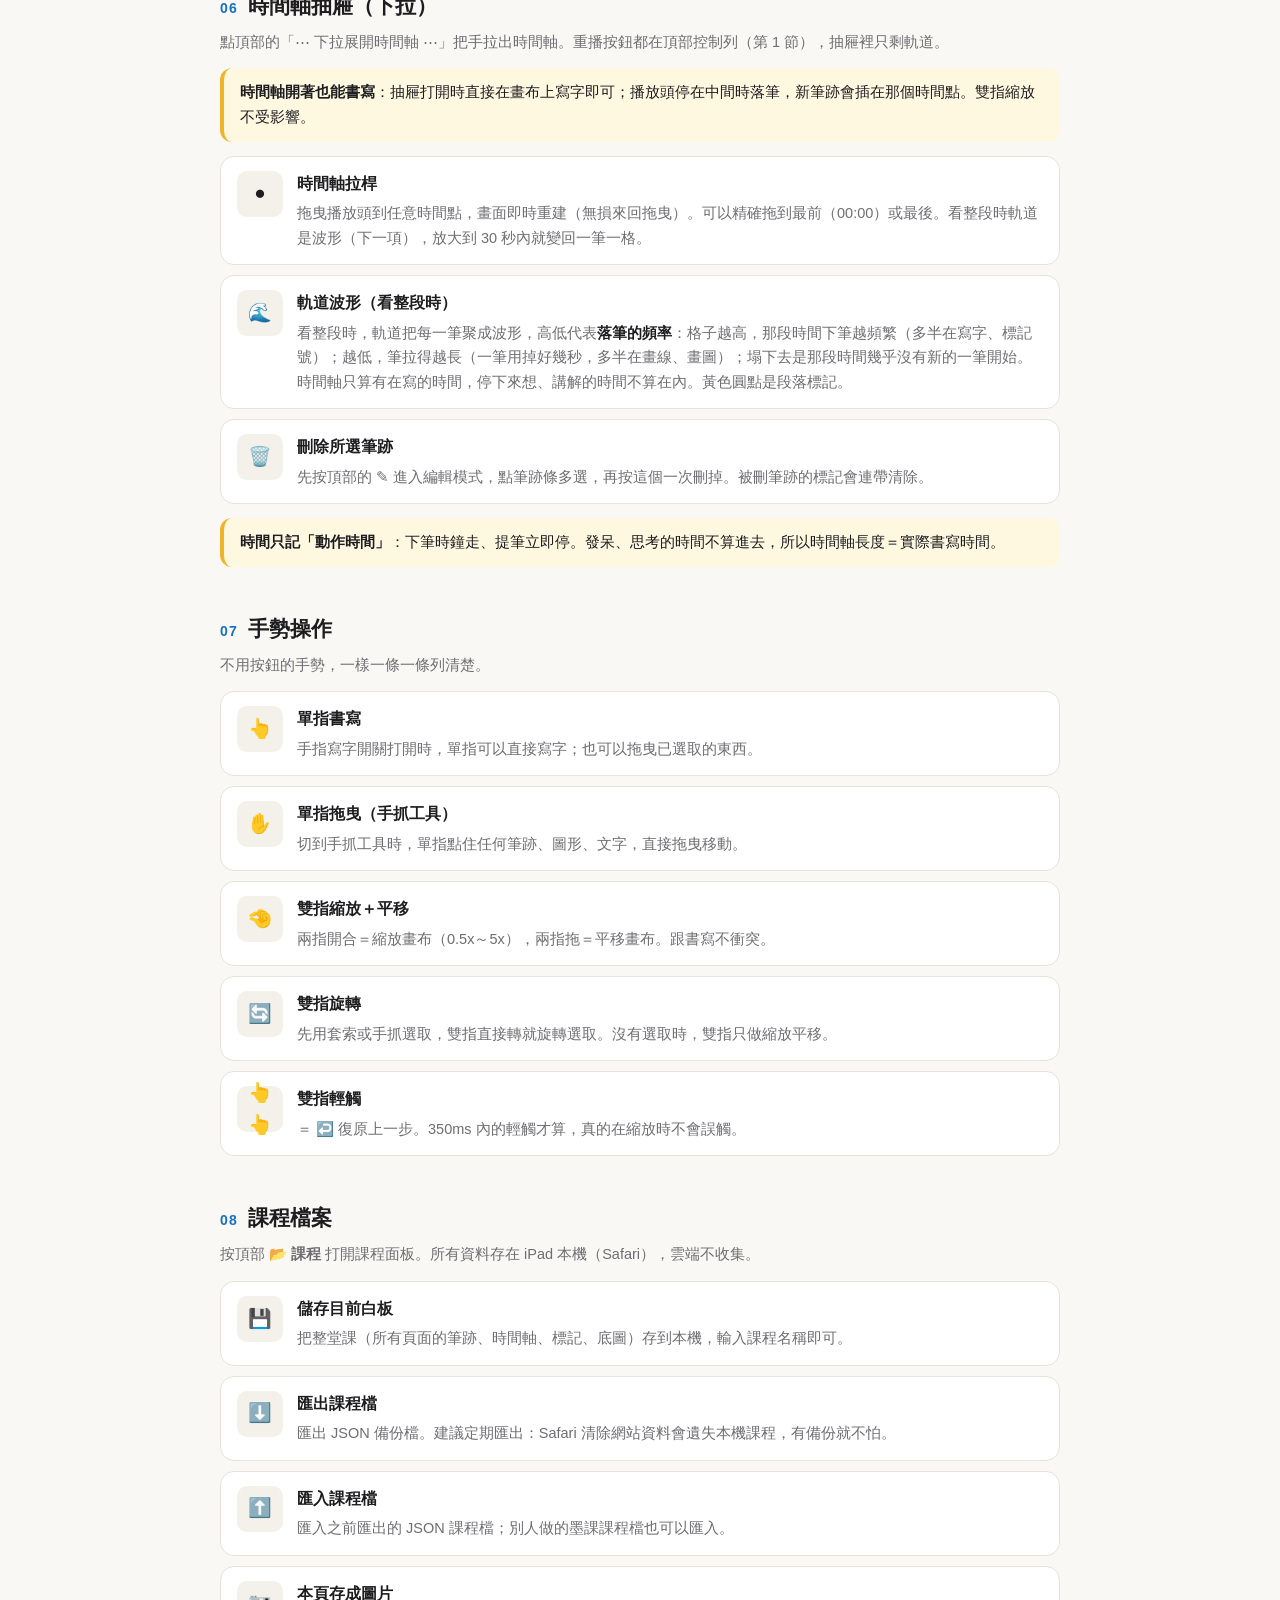
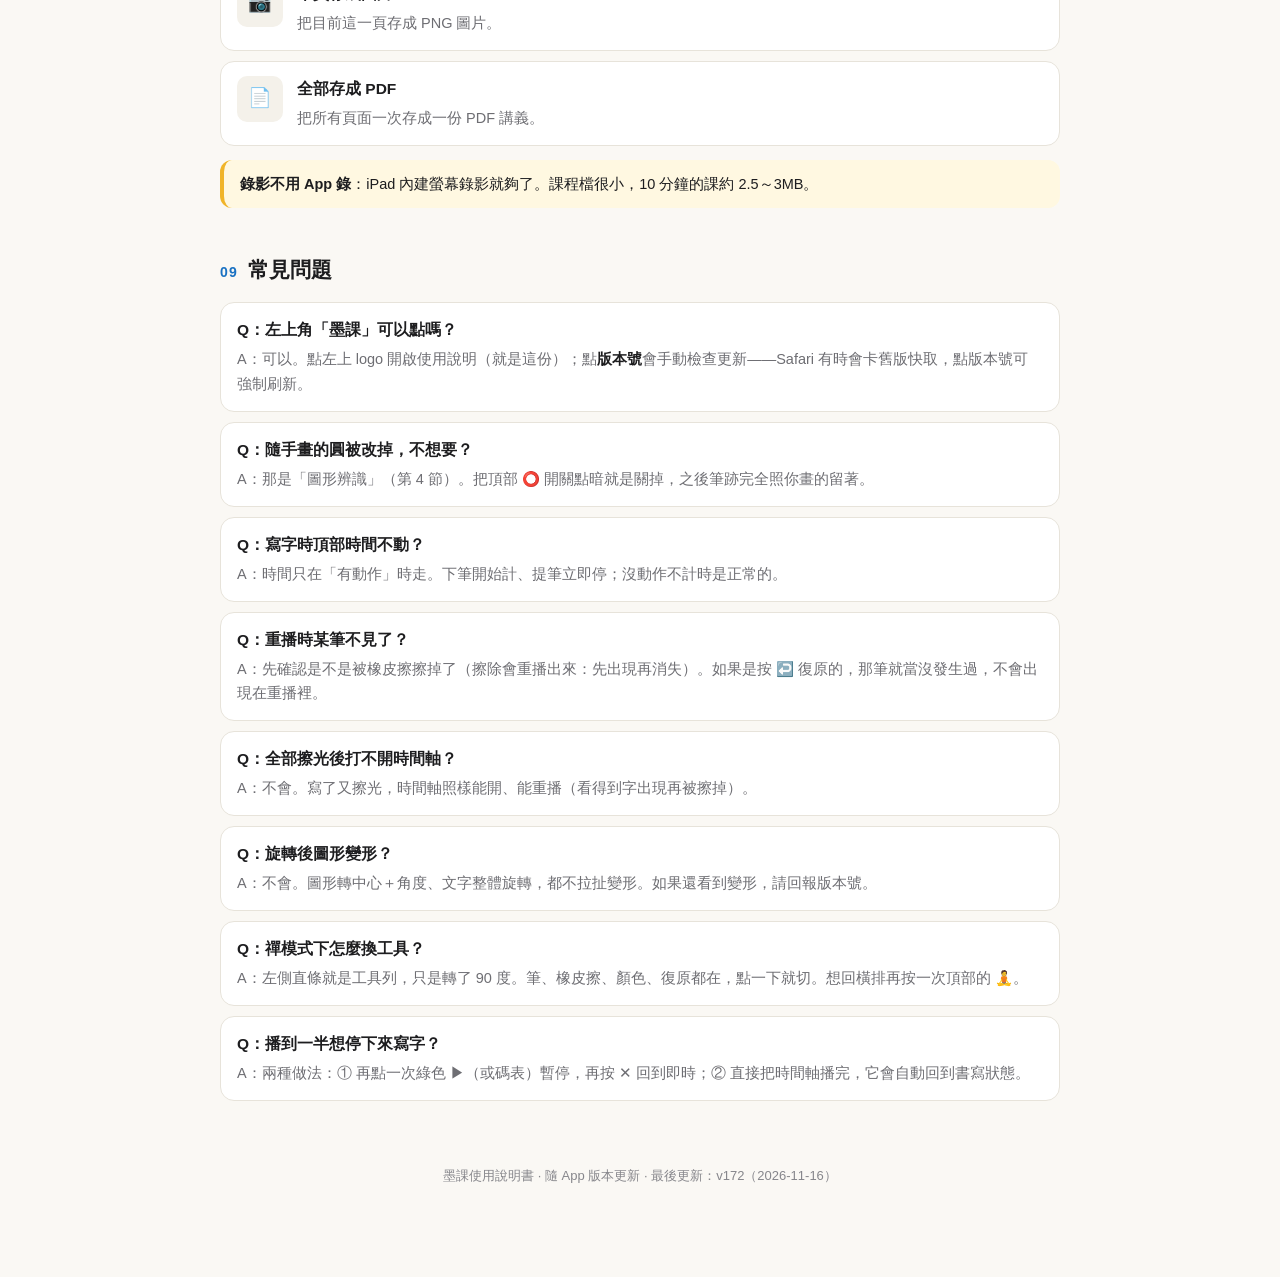
==== commit d56af484: "v201: sticker feature removed entirely (panel, button, library loading) at teacher's direction; boar" ====
--- a/docs/manual.html
+++ b/docs/manual.html
@@ -186,7 +186,6 @@
 <h3>圖片調整模式（插入圖片後，或按「調整底圖」進入）</h3>
 
 <div class="item"><div class="ic">🔧</div><div class="bd"><div class="nm">調整底圖</div><p>重新進入圖片調整模式，調整已放好的圖片。</p></div></div>
-<div class="item"><div class="ic"><svg width="28" height="28" viewBox="0 0 48 48" aria-hidden="true"><g fill="none" stroke="#495057" stroke-width="3.2"><circle cx="16" cy="16" r="8.5"/><rect x="25" y="25" width="16" height="16"/><path d="M 34 5 L 44 19 L 24 19 Z"/></g></svg></div><div class="bd"><div class="nm">物理圖庫（貼紙）</div><p>第二欄「貼紙」區的按鈕：五類（力學、波動、光學、電磁學、電路學），點一個就貼到目前頁面。貼紙跟圖形一樣有自己的時間點，回放時到點才出現；套索可以跟筆跡一起選，拖中心把手移動、角落把手旋轉、第二排 ✕ 刪除。</p></div></div>
 
 <div class="item"><div class="ic">●</div><div class="bd"><div class="nm">選圖（藍點）</div><p>調整模式中，每張圖中心有一個藍點。<b>點哪張的藍點，就選中哪張</b>；選中的圖才能移動、縮放、裁切、刪除。</p></div></div>
 
@@ -206,7 +205,7 @@
 
 <section>
 <h2 id="sec-tools"><span class="no">03</span>工具箱</h2>
-<p class="sec-lead">工具列順序：手抓、顏色、畫筆、螢光筆、橡皮擦、套索、直線、箭頭、矩形、直角三角形、平行四邊形、橢圓、座標軸、文字、雷射筆、直尺、量角器、圓規、物理圖庫、復原、重做。</p>
+<p class="sec-lead">工具列順序：手抓、顏色、畫筆、螢光筆、橡皮擦、套索、直線、箭頭、矩形、直角三角形、平行四邊形、橢圓、座標軸、文字、雷射筆、直尺、量角器、圓規、復原、重做。</p>
 
 <div class="item"><div class="ic">✋</div><div class="bd"><div class="nm">手抓 <span class="tag">最快的搬法</span></div><p><b>點住任何東西都能直接拖</b>：文字、圖形、手寫筆跡，點住拖曳就移動，不用先選取。只點一下不拖＝順便選取它，選取框會留著，可以接著用角落把手旋轉。要一次搬多個，改用套索圈選。</p></div></div>
 
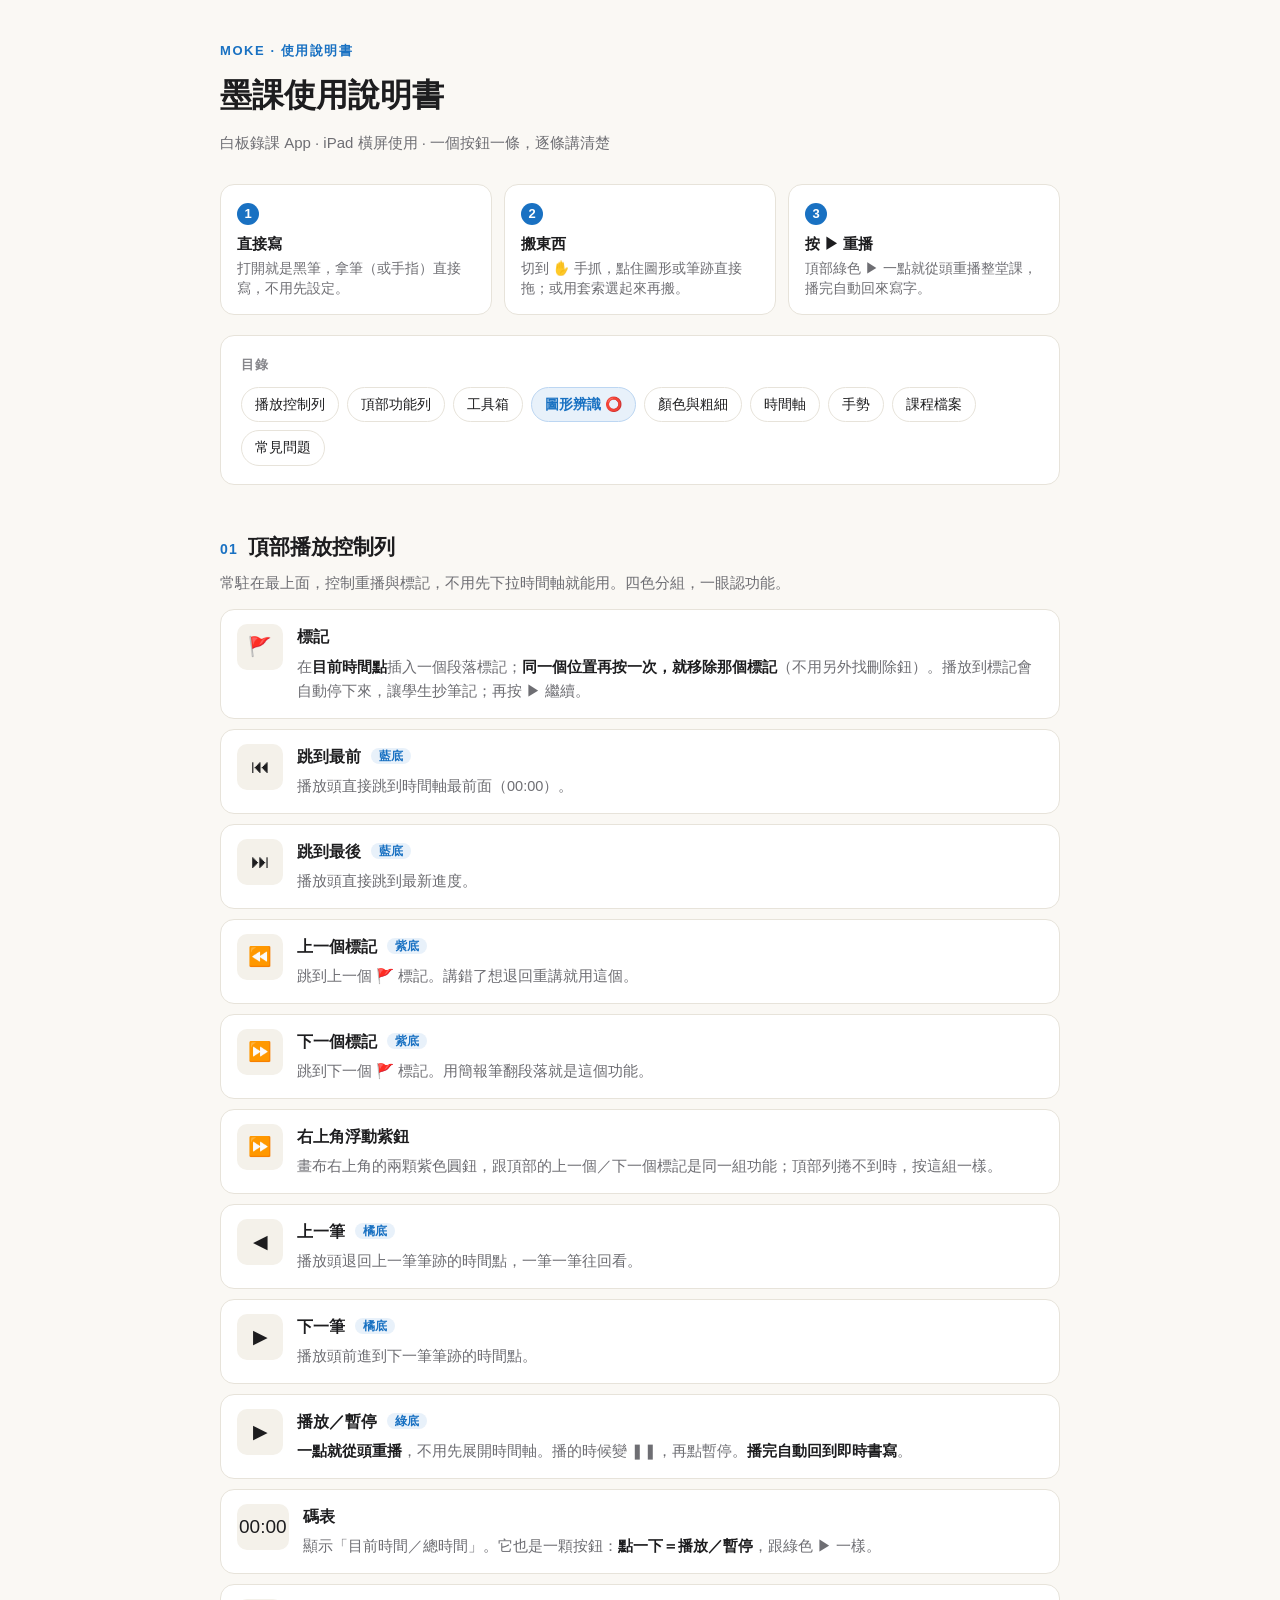
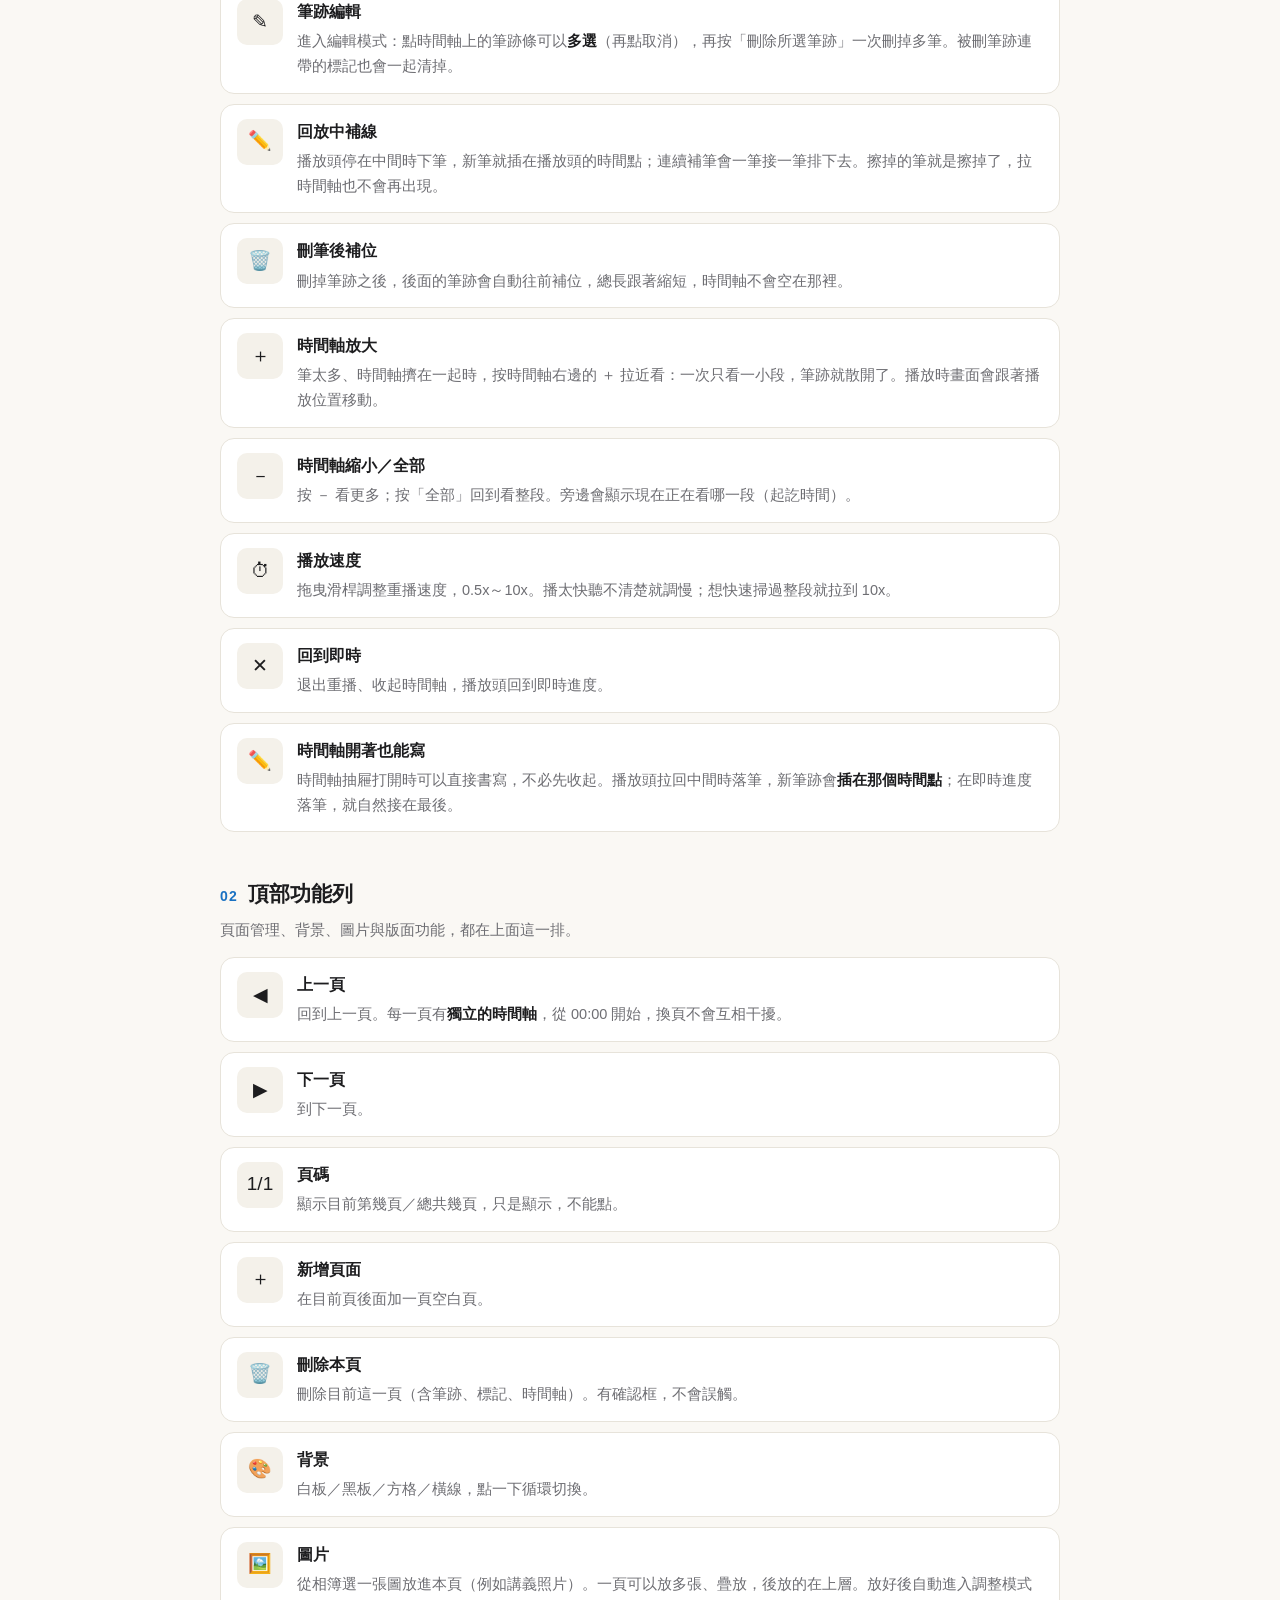
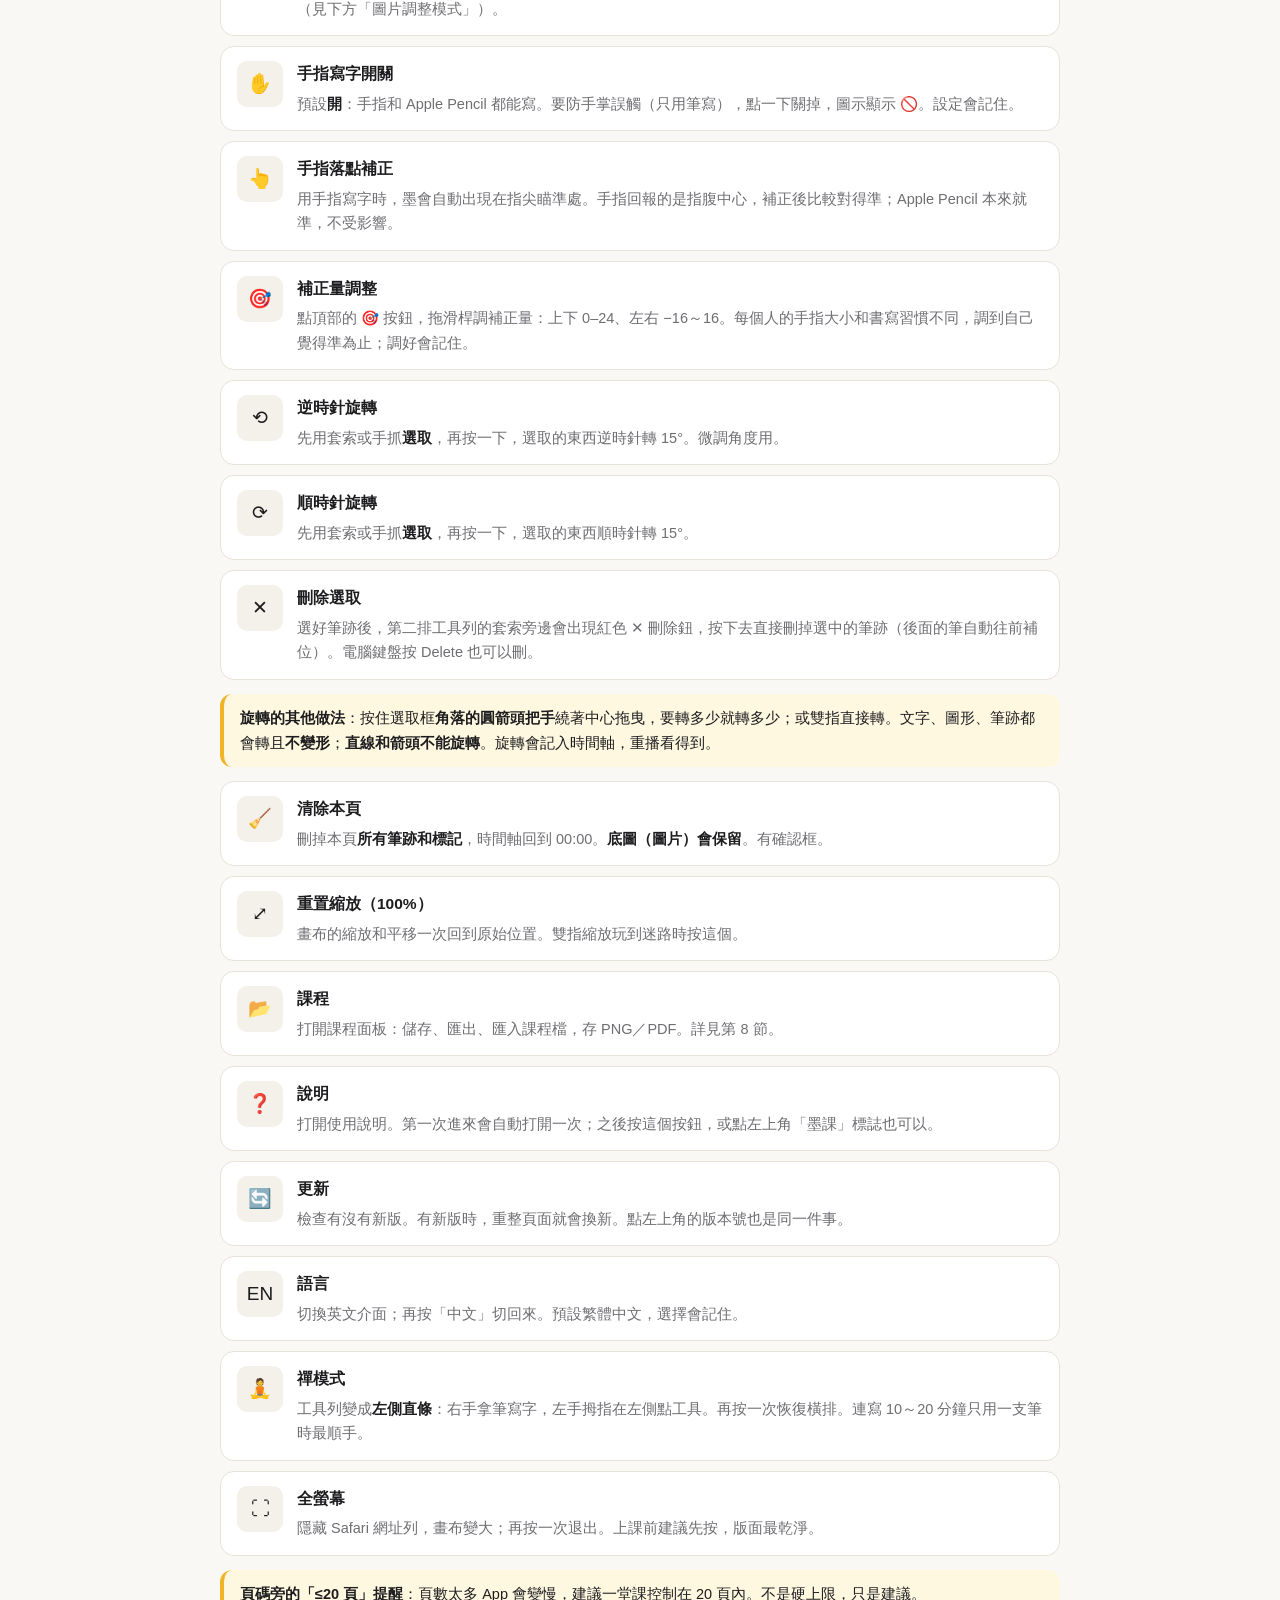
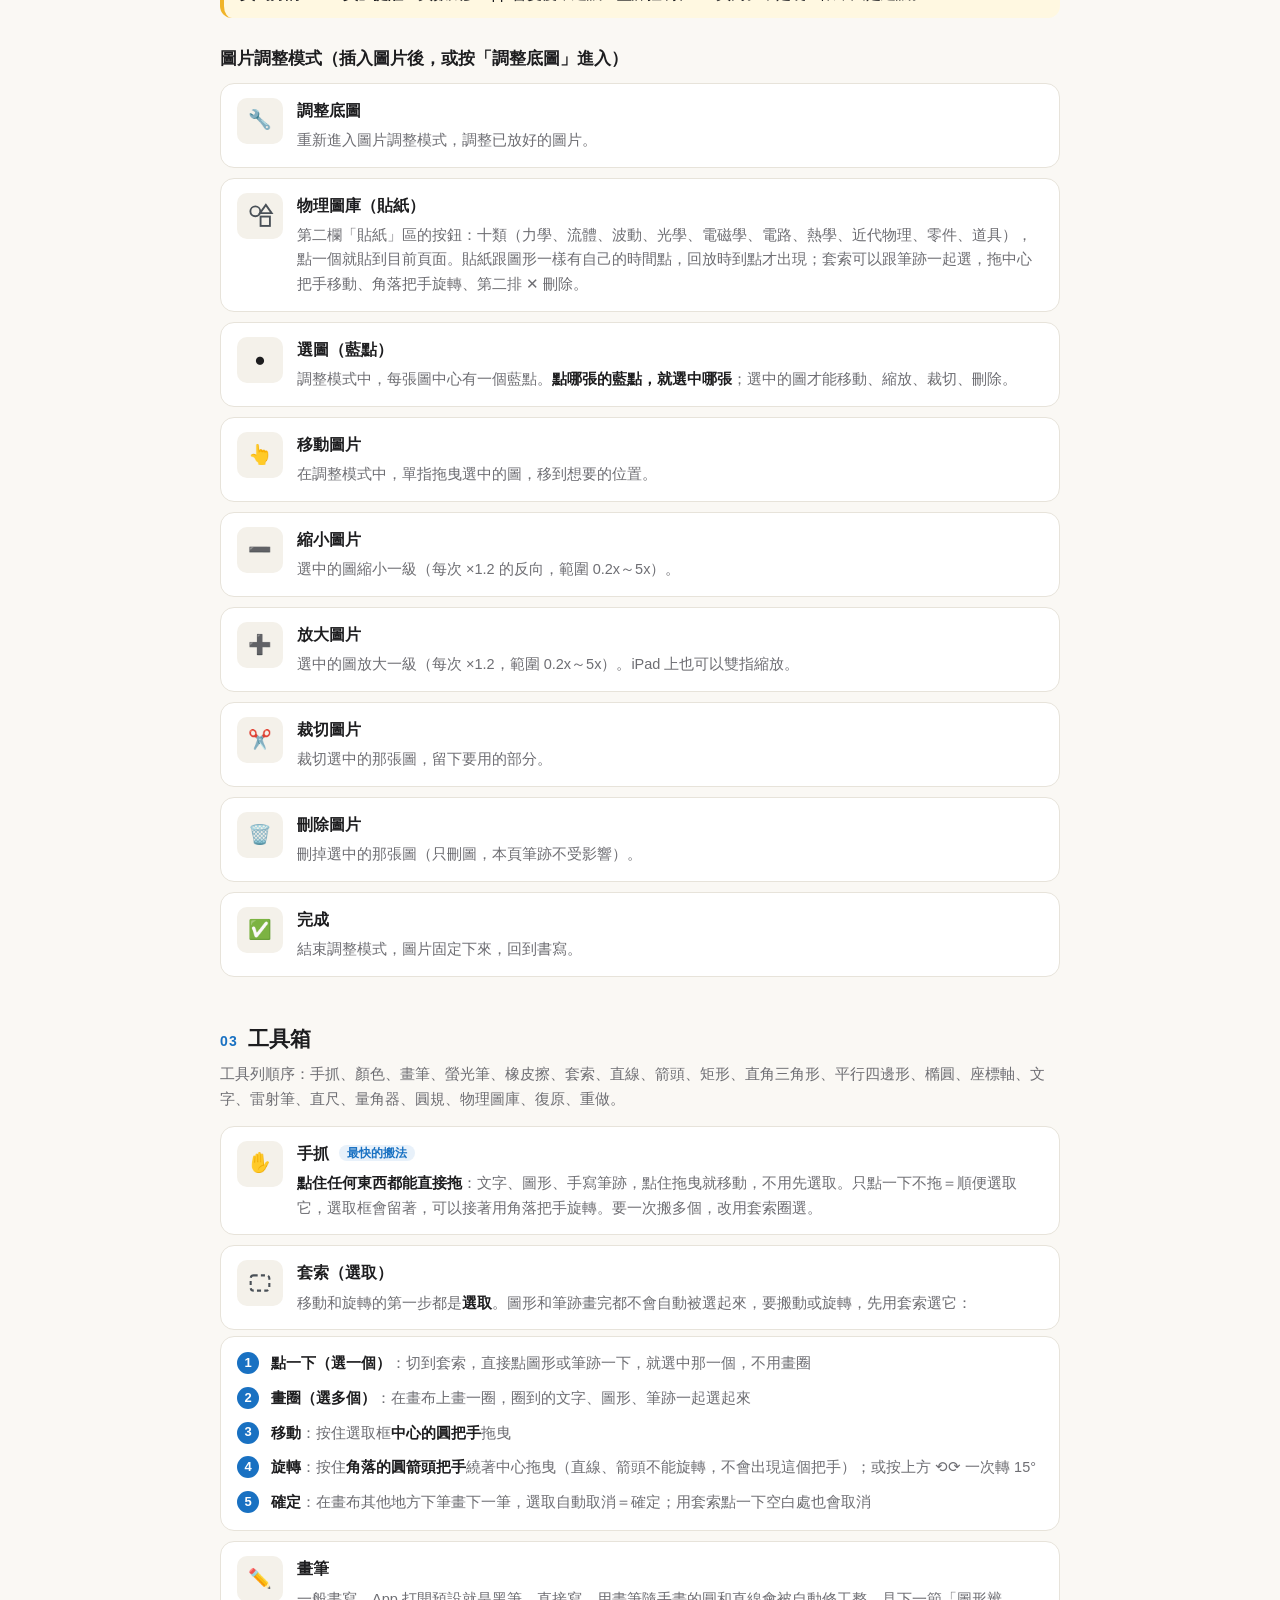
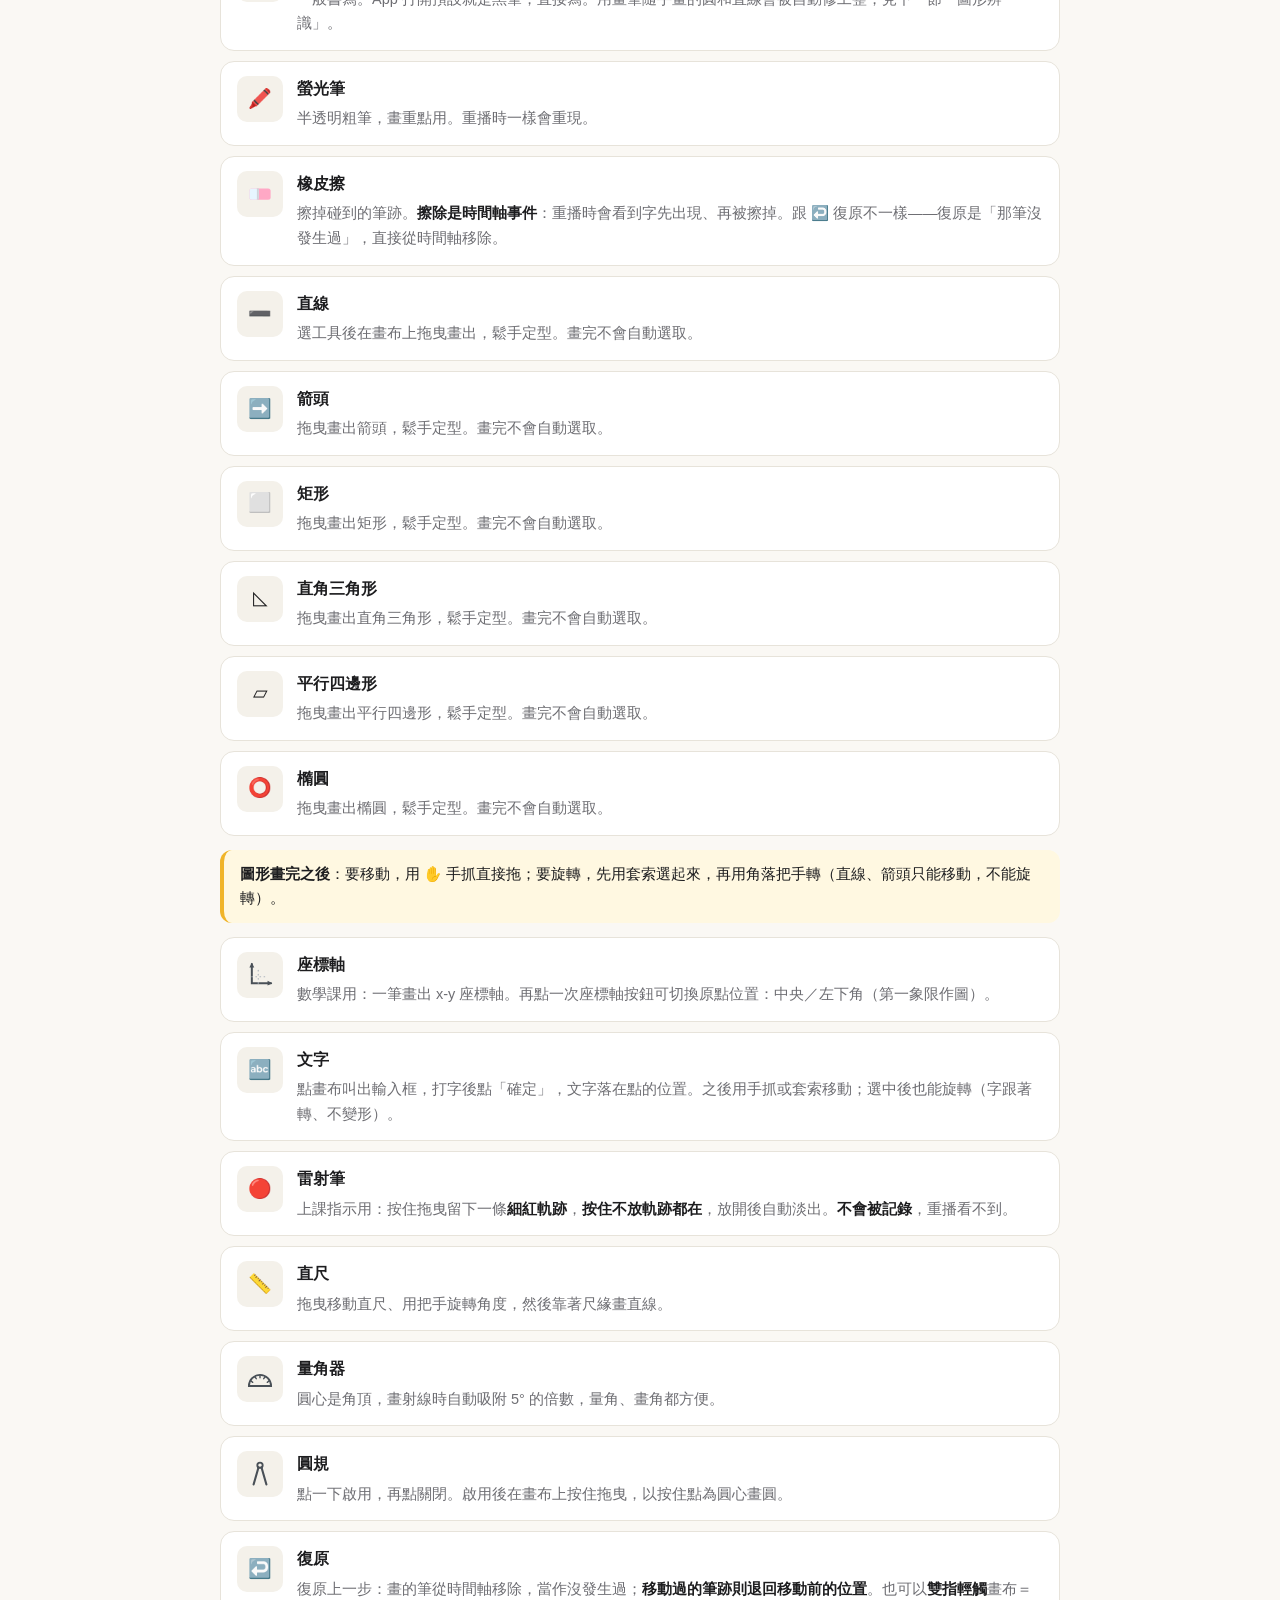
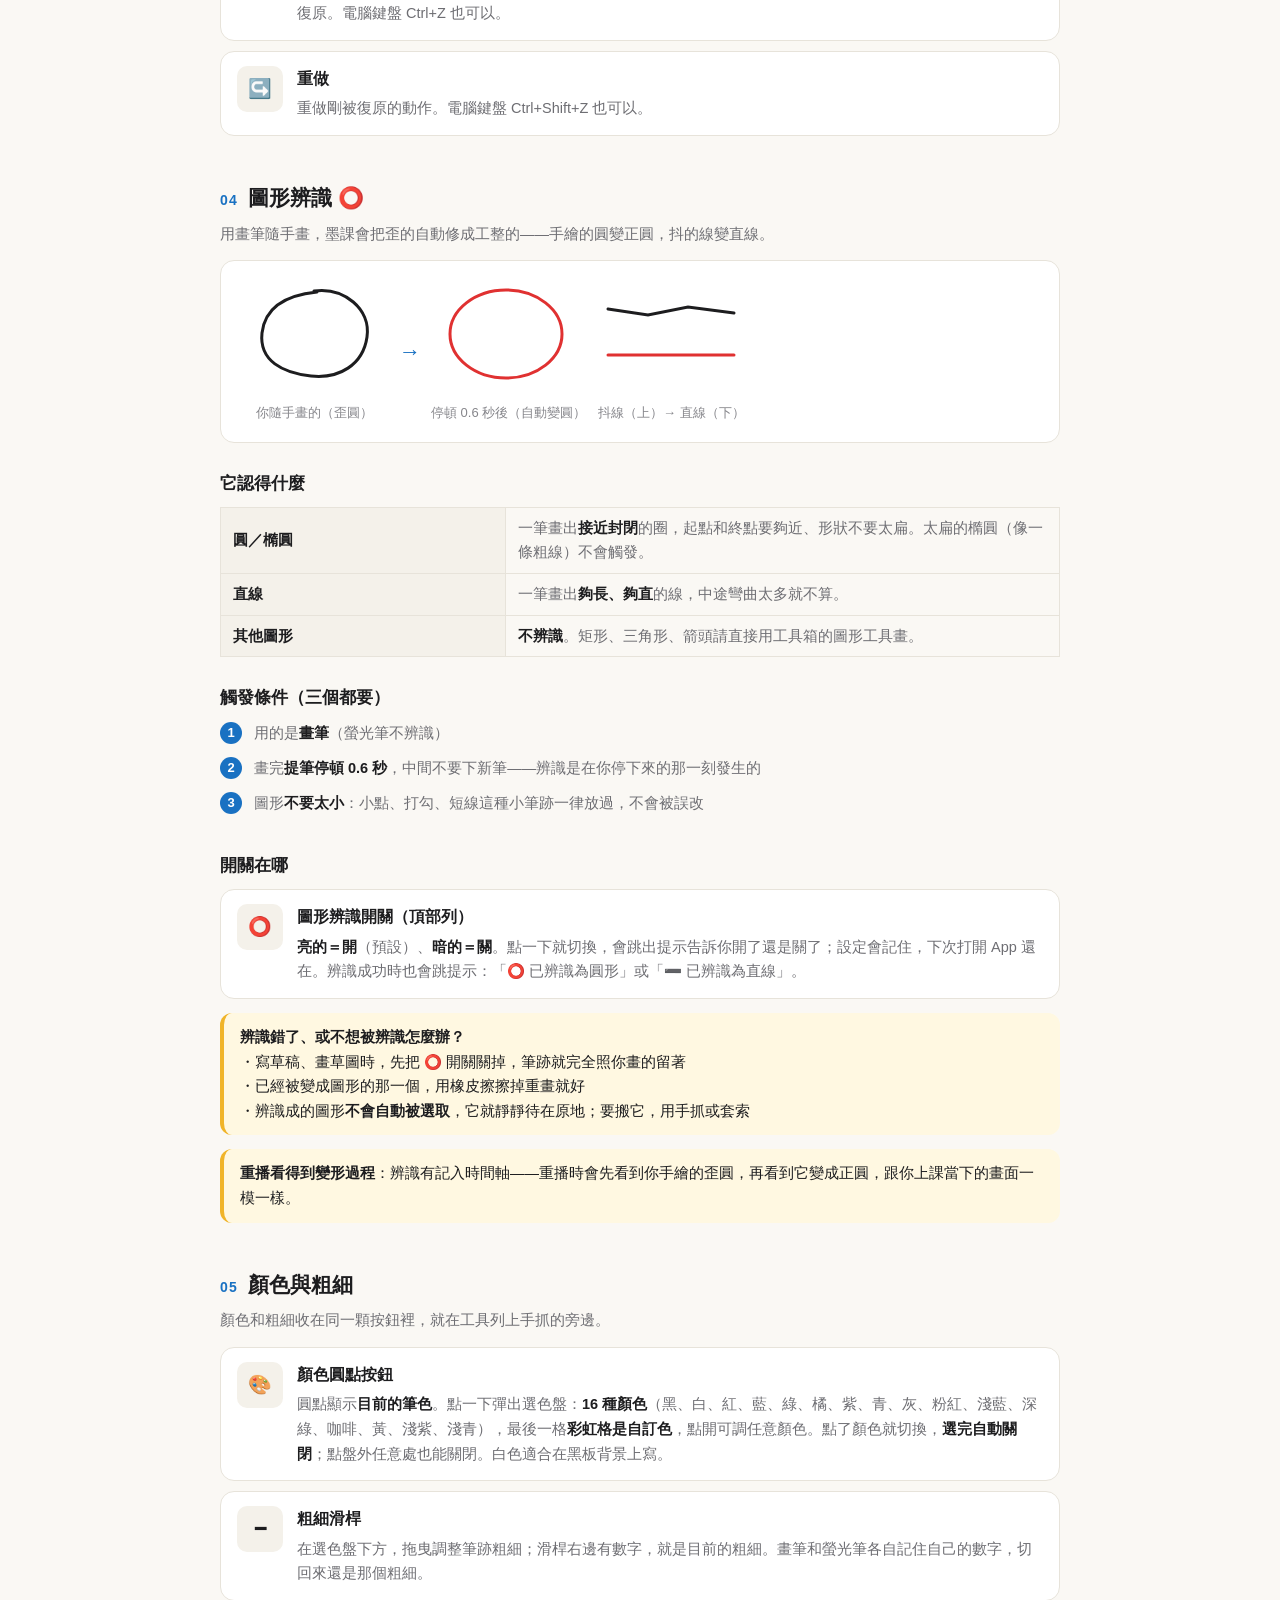
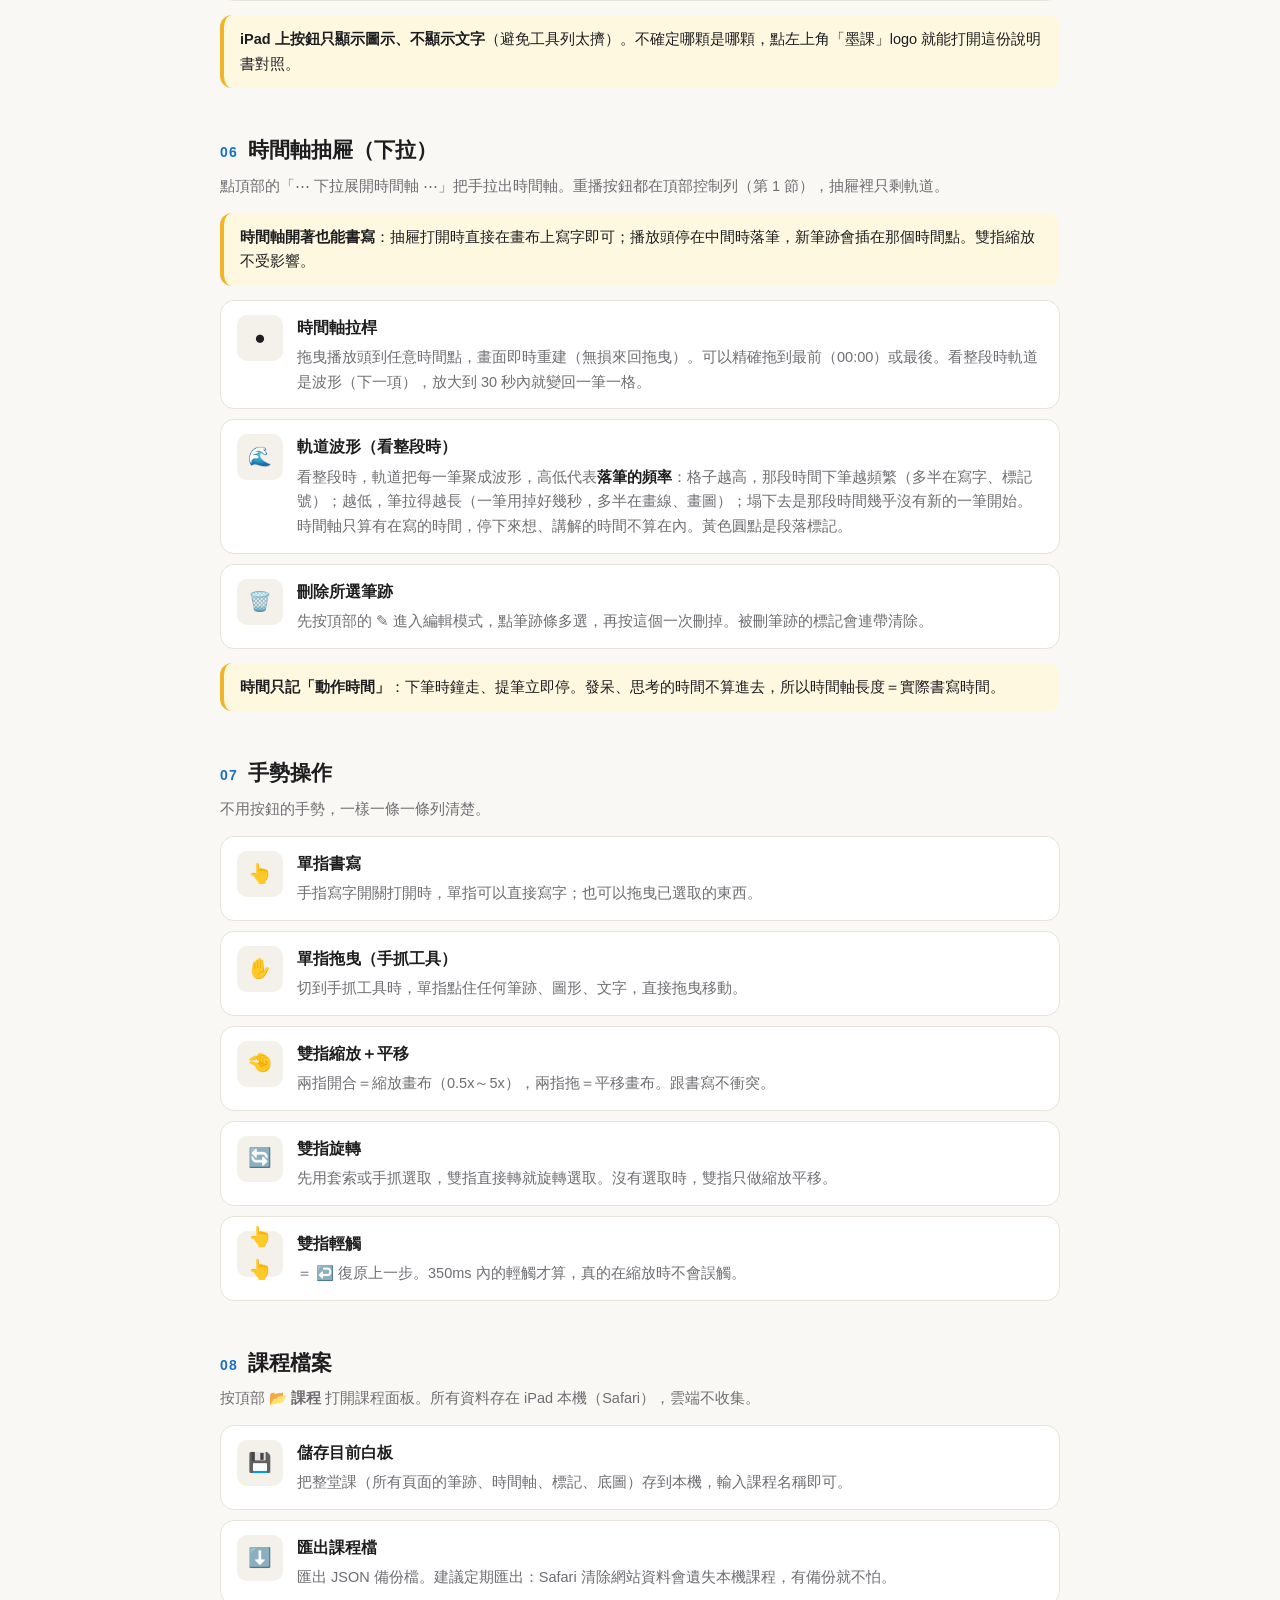
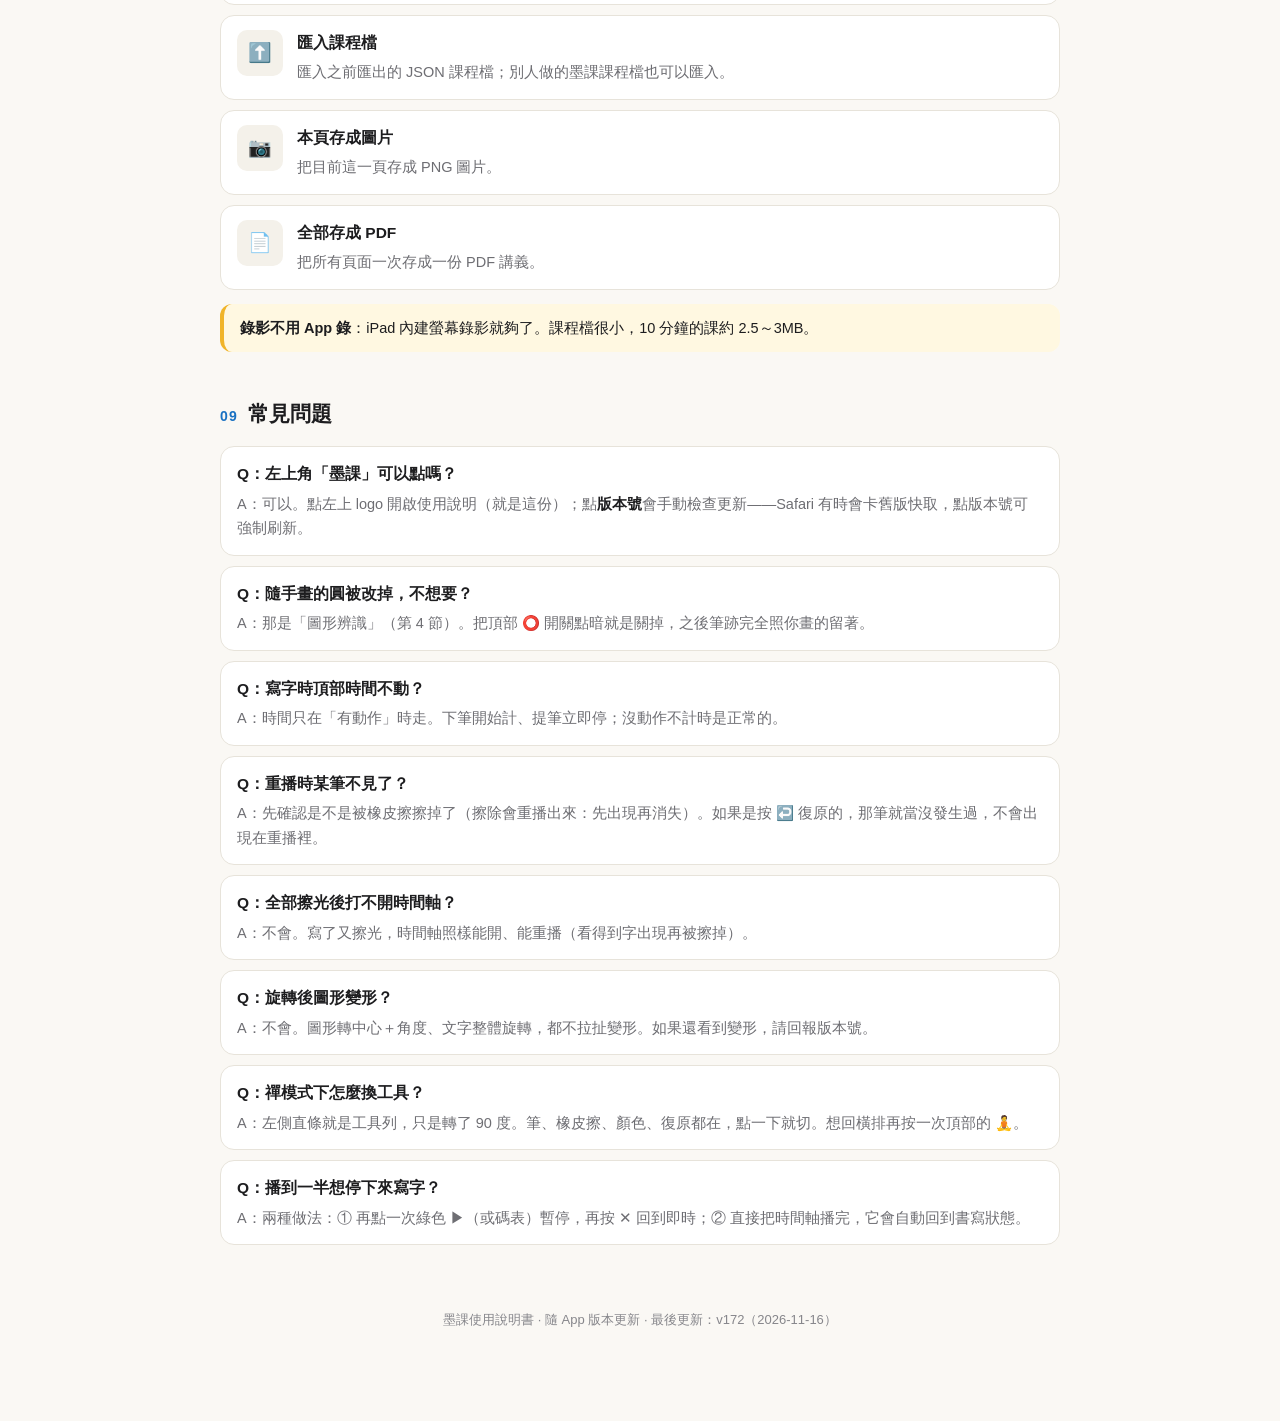
==== commit 22b6e9c4: "v202: stickers return as shape-equal strokes (own tlT + timeline events, lasso move/rotate, X delete" ====
--- a/docs/manual.html
+++ b/docs/manual.html
@@ -186,6 +186,7 @@
 <h3>圖片調整模式（插入圖片後，或按「調整底圖」進入）</h3>
 
 <div class="item"><div class="ic">🔧</div><div class="bd"><div class="nm">調整底圖</div><p>重新進入圖片調整模式，調整已放好的圖片。</p></div></div>
+<div class="item"><div class="ic"><svg width="28" height="28" viewBox="0 0 48 48" aria-hidden="true"><g fill="none" stroke="#495057" stroke-width="3.2"><circle cx="16" cy="16" r="8.5"/><rect x="25" y="25" width="16" height="16"/><path d="M 34 5 L 44 19 L 24 19 Z"/></g></svg></div><div class="bd"><div class="nm">物理圖庫（貼紙）</div><p>第二欄「貼紙」區的按鈕：十類（力學、流體、波動、光學、電磁學、電路、熱學、近代物理、零件、道具），點一個就貼到目前頁面。貼紙跟圖形一樣有自己的時間點，回放時到點才出現；套索可以跟筆跡一起選，拖中心把手移動、角落把手旋轉、第二排 ✕ 刪除。</p></div></div>
 
 <div class="item"><div class="ic">●</div><div class="bd"><div class="nm">選圖（藍點）</div><p>調整模式中，每張圖中心有一個藍點。<b>點哪張的藍點，就選中哪張</b>；選中的圖才能移動、縮放、裁切、刪除。</p></div></div>
 
@@ -205,7 +206,7 @@
 
 <section>
 <h2 id="sec-tools"><span class="no">03</span>工具箱</h2>
-<p class="sec-lead">工具列順序：手抓、顏色、畫筆、螢光筆、橡皮擦、套索、直線、箭頭、矩形、直角三角形、平行四邊形、橢圓、座標軸、文字、雷射筆、直尺、量角器、圓規、復原、重做。</p>
+<p class="sec-lead">工具列順序：手抓、顏色、畫筆、螢光筆、橡皮擦、套索、直線、箭頭、矩形、直角三角形、平行四邊形、橢圓、座標軸、文字、雷射筆、直尺、量角器、圓規、物理圖庫、復原、重做。</p>
 
 <div class="item"><div class="ic">✋</div><div class="bd"><div class="nm">手抓 <span class="tag">最快的搬法</span></div><p><b>點住任何東西都能直接拖</b>：文字、圖形、手寫筆跡，點住拖曳就移動，不用先選取。只點一下不拖＝順便選取它，選取框會留著，可以接著用角落把手旋轉。要一次搬多個，改用套索圈選。</p></div></div>
 
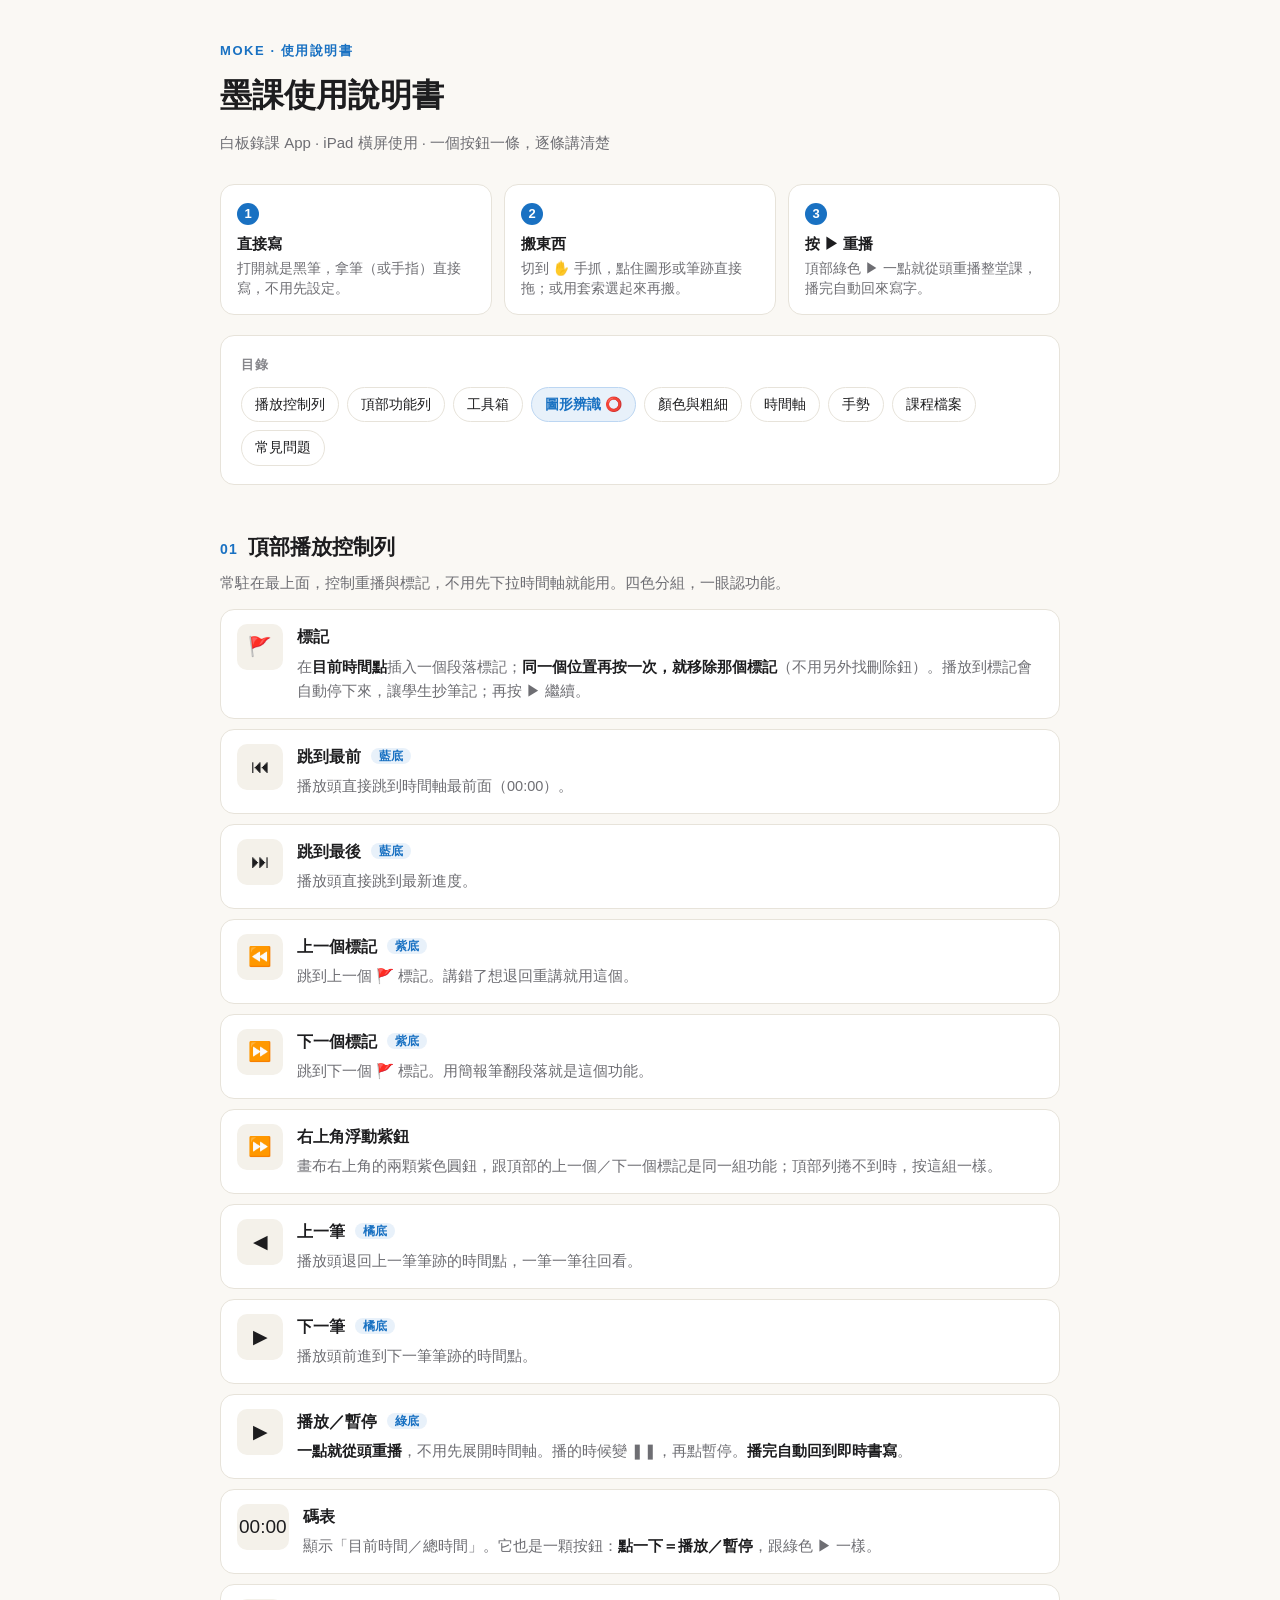
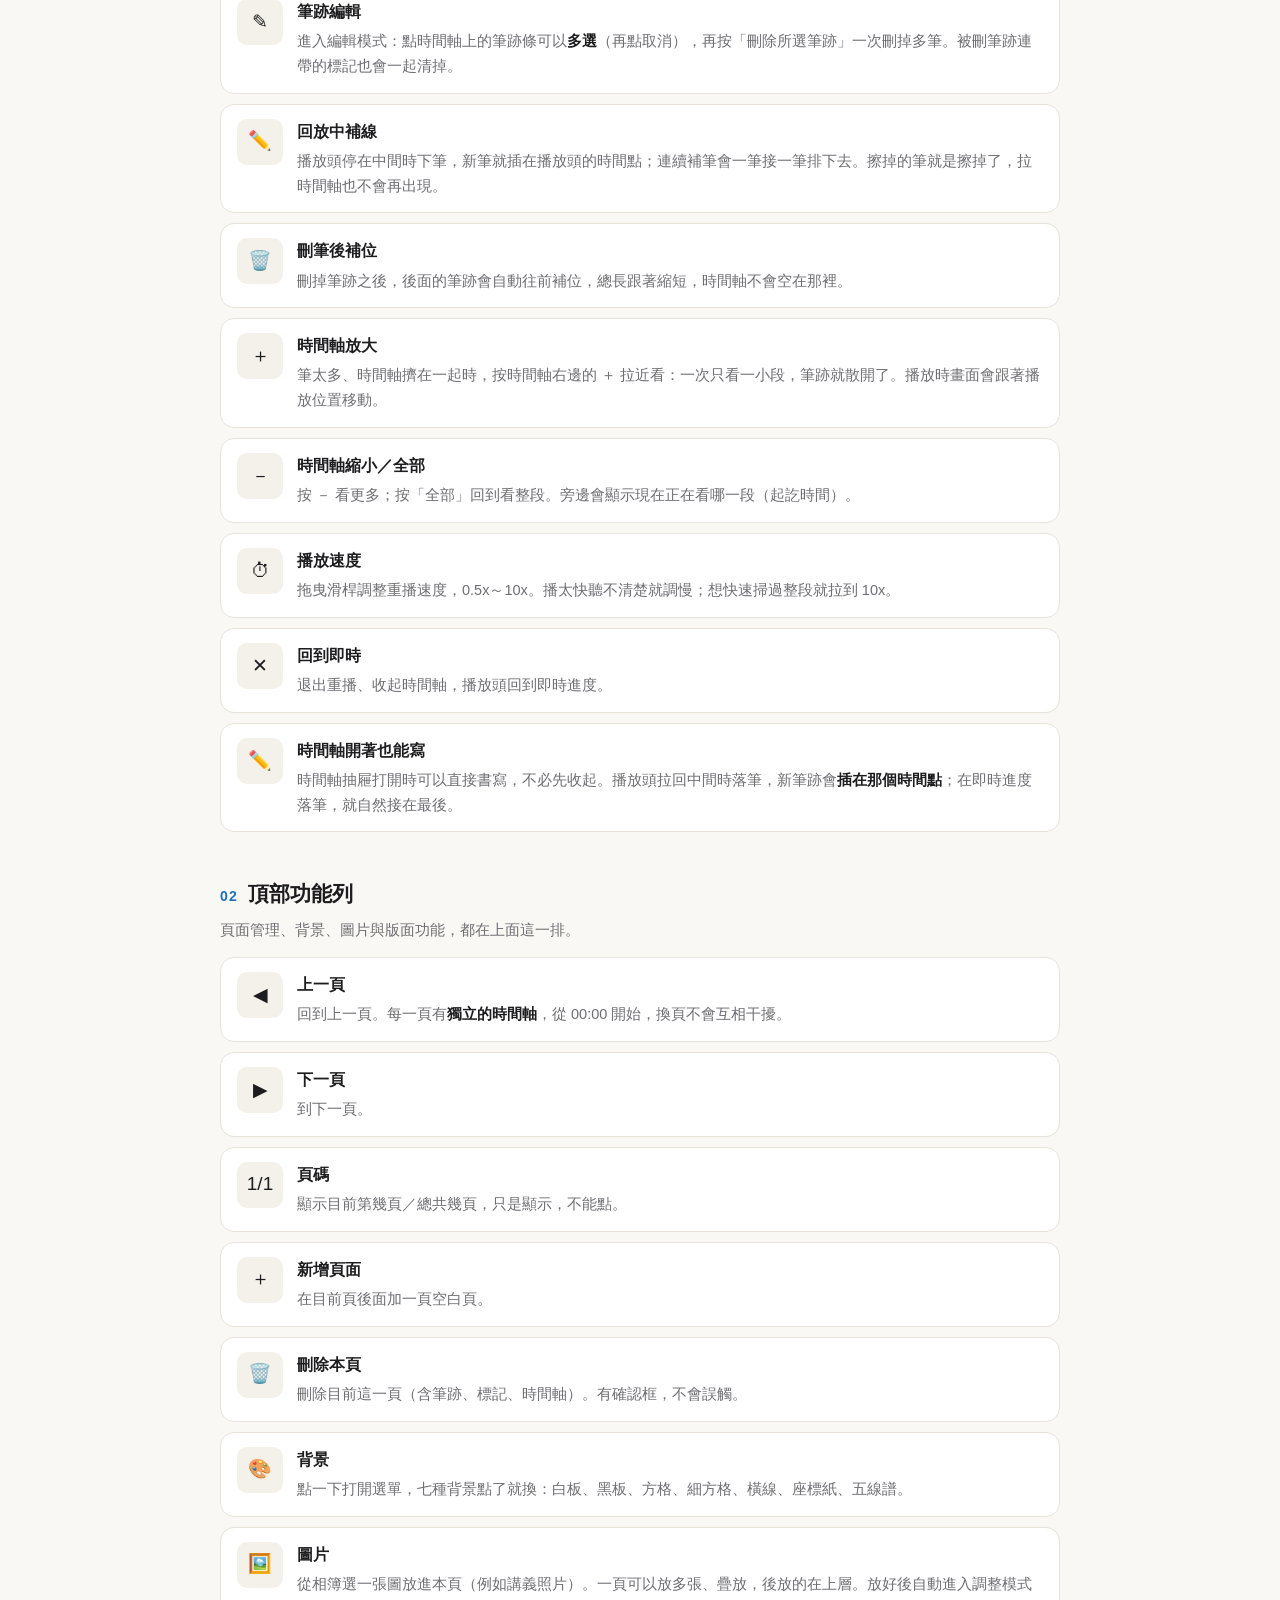
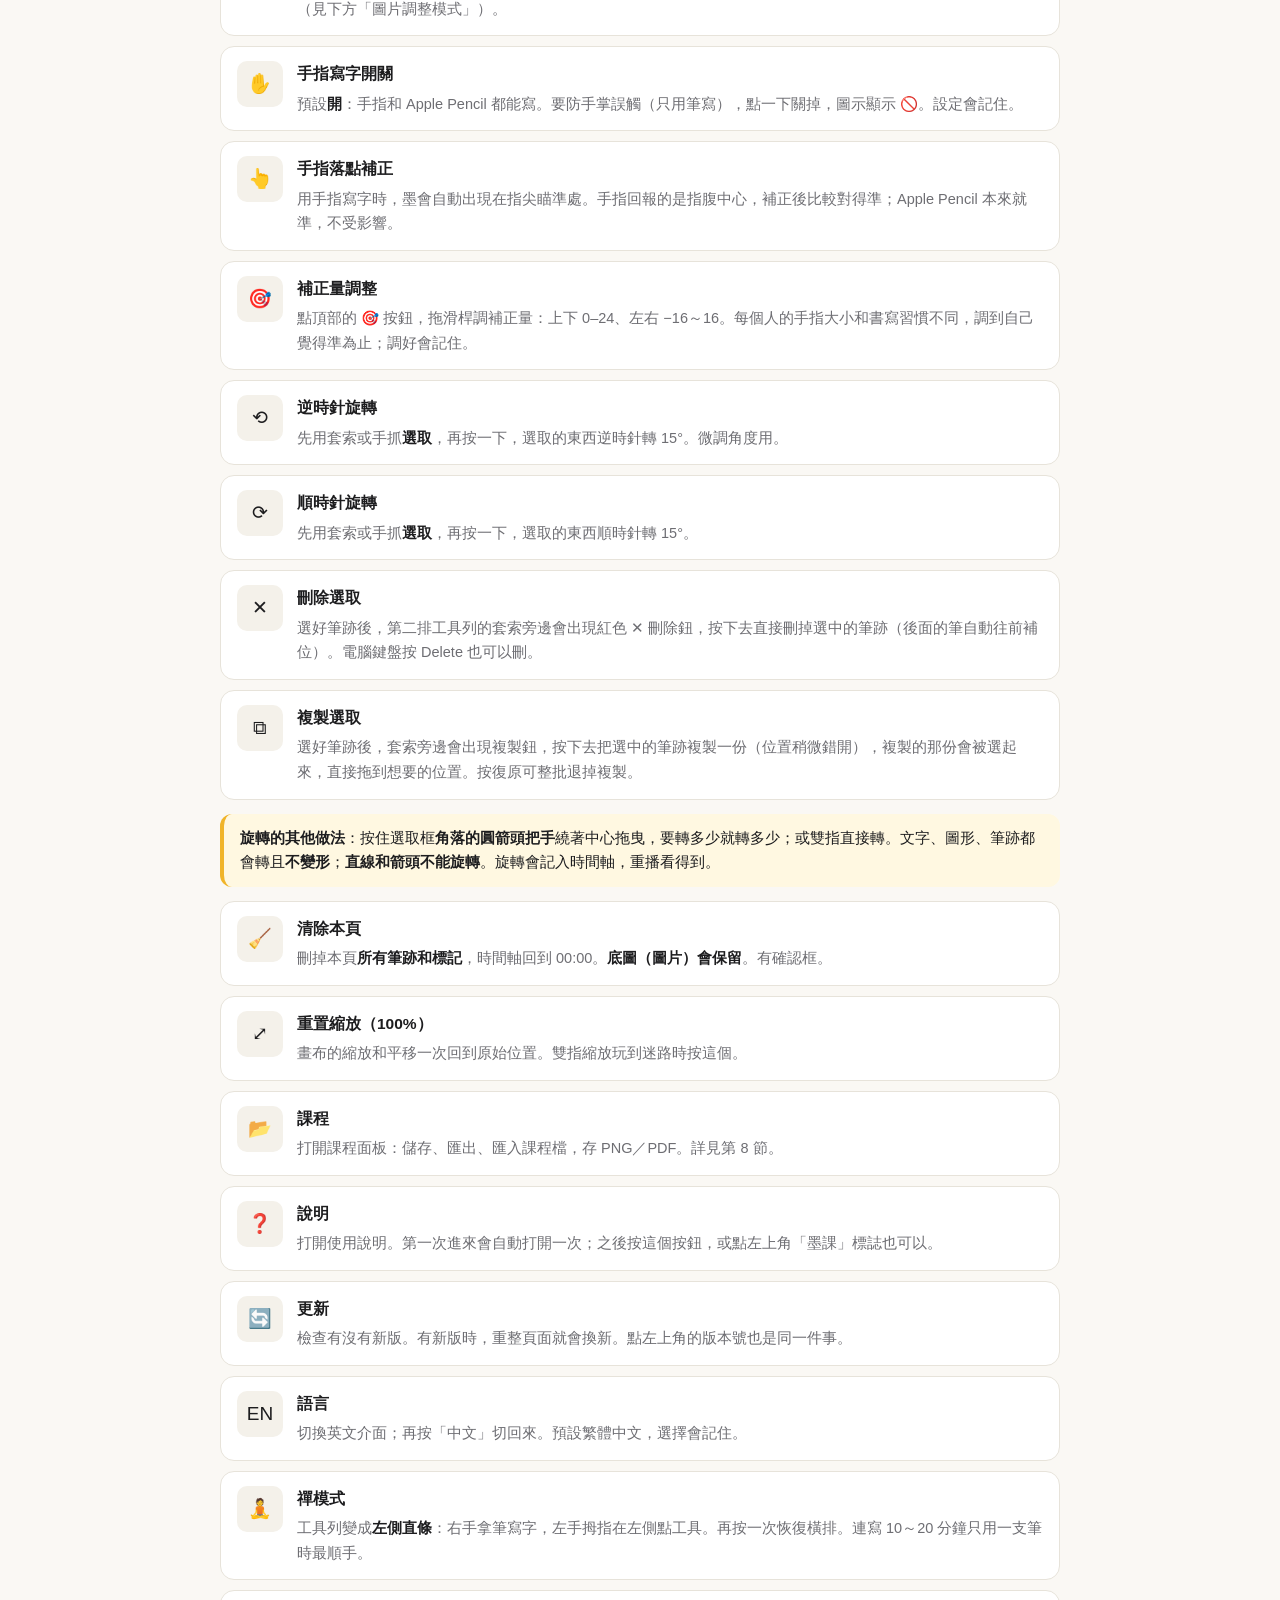
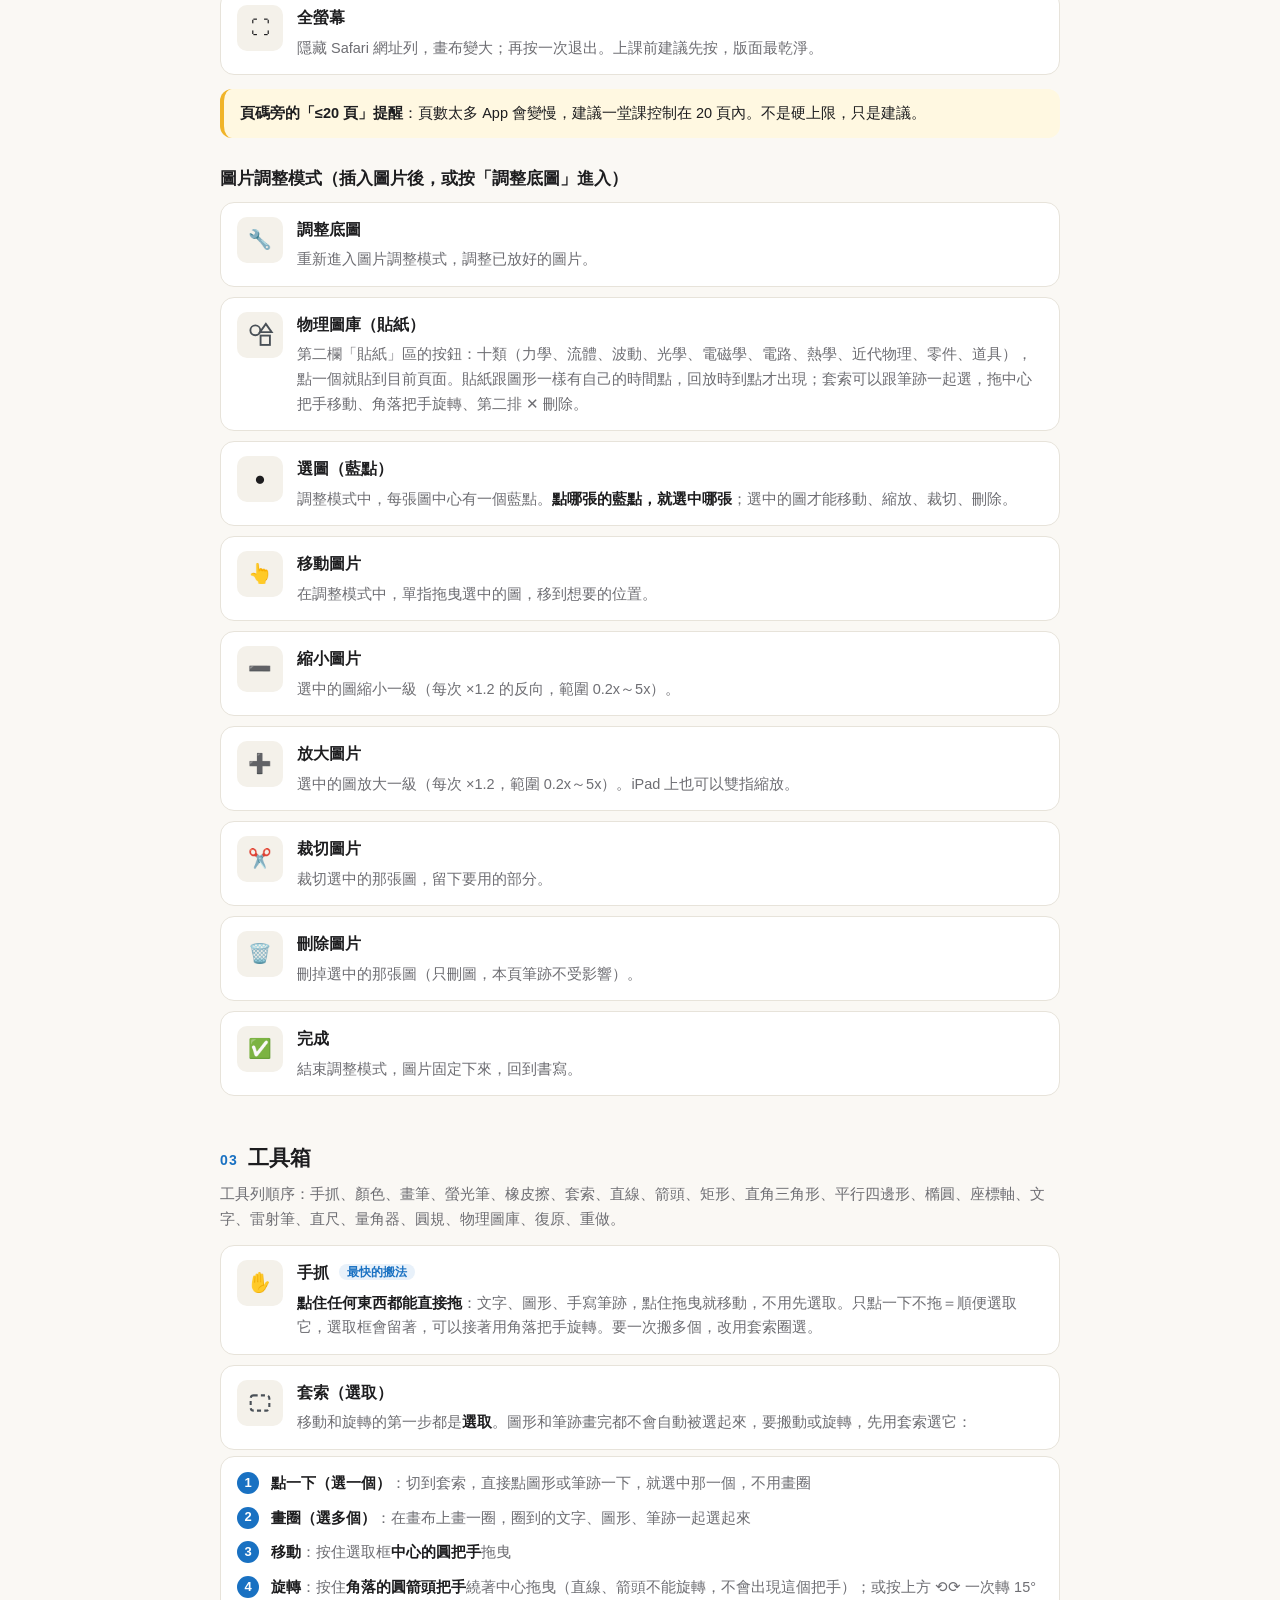
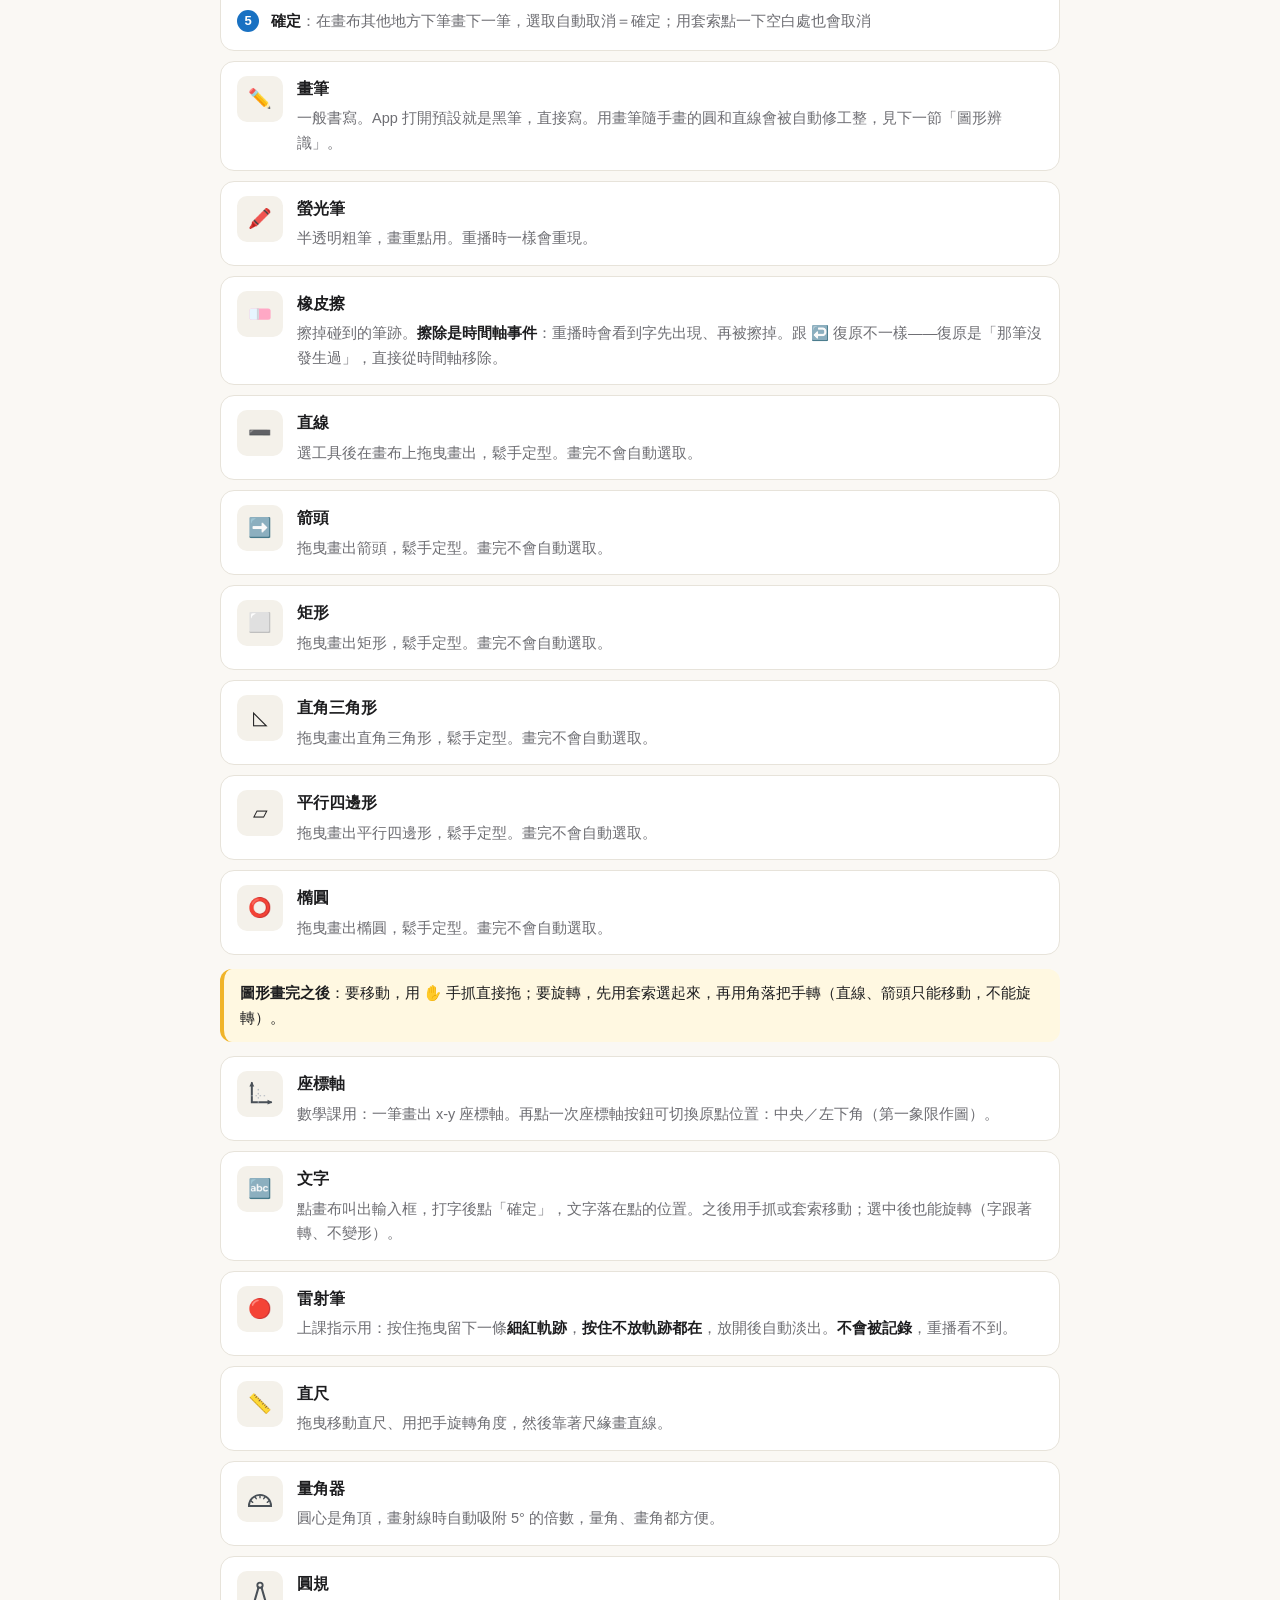
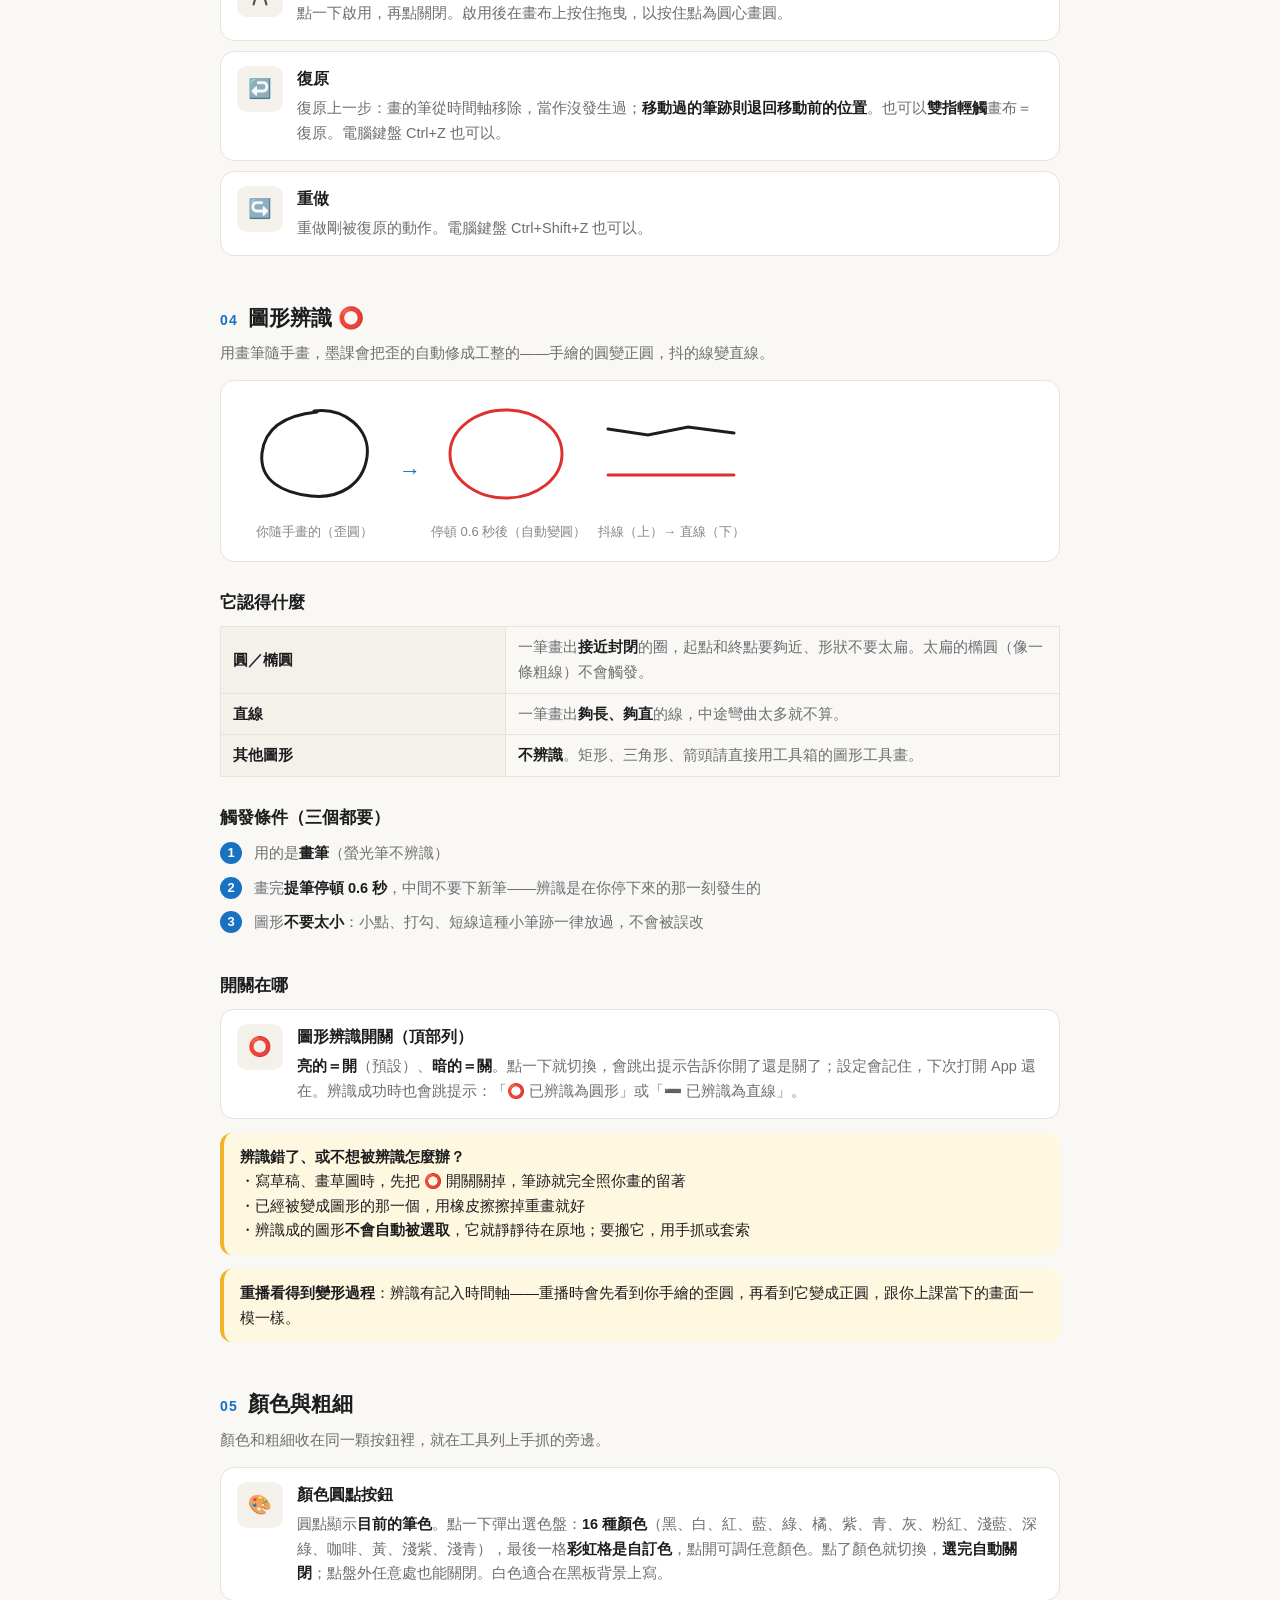
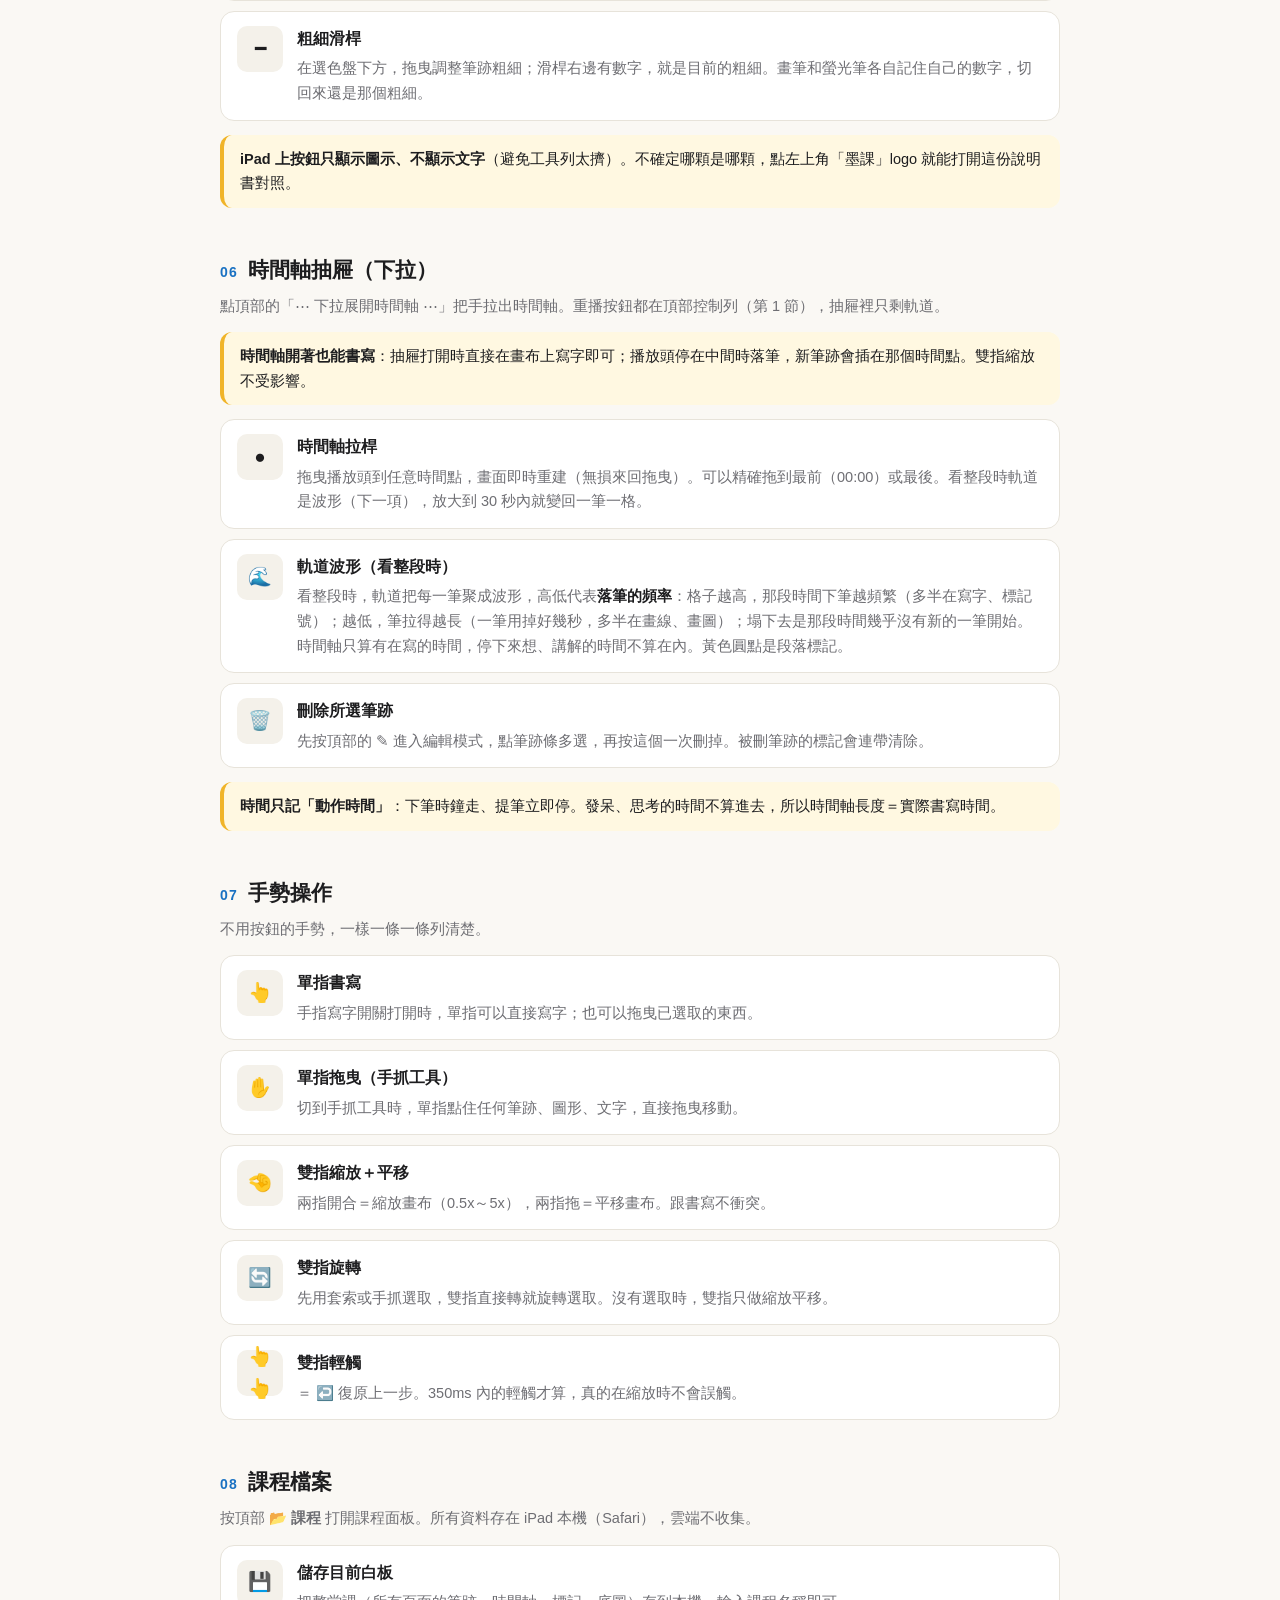
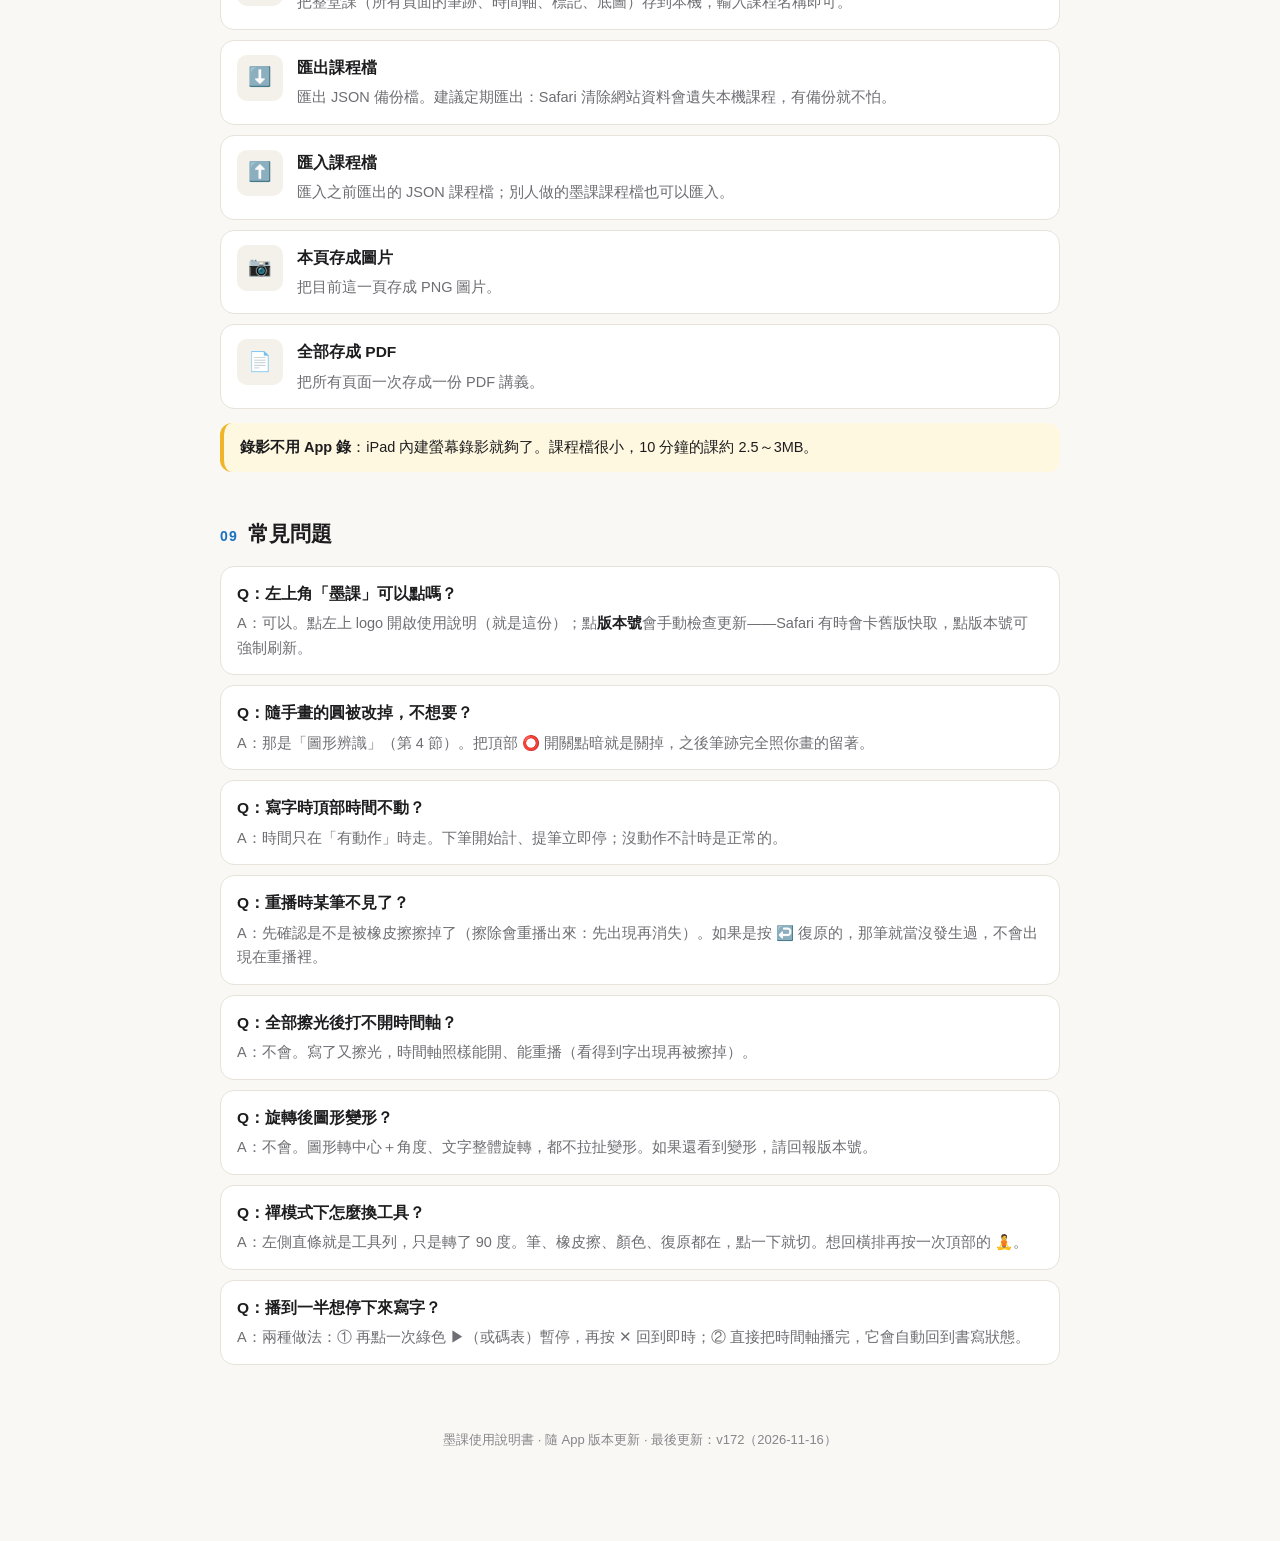
==== commit 204aa9c8: "v204: 圈選複製（Doceri 式複製貼上：複製鈕與 ✕ 同時機出現、整批複製走 _emit 新增路徑、單次 Ctrl+Z 整批退回、不複製段落標記）；背景改選單＋擴為 7 種（新增細方格、座標紙" ====
--- a/docs/manual.html
+++ b/docs/manual.html
@@ -153,7 +153,7 @@
 
 <div class="item"><div class="ic">🗑️</div><div class="bd"><div class="nm">刪除本頁</div><p>刪除目前這一頁（含筆跡、標記、時間軸）。有確認框，不會誤觸。</p></div></div>
 
-<div class="item"><div class="ic">🎨</div><div class="bd"><div class="nm">背景</div><p>白板／黑板／方格／橫線，點一下循環切換。</p></div></div>
+<div class="item"><div class="ic">🎨</div><div class="bd"><div class="nm">背景</div><p>點一下打開選單，七種背景點了就換：白板、黑板、方格、細方格、橫線、座標紙、五線譜。</p></div></div>
 
 <div class="item"><div class="ic">🖼️</div><div class="bd"><div class="nm">圖片</div><p>從相簿選一張圖放進本頁（例如講義照片）。一頁可以放多張、疊放，後放的在上層。放好後自動進入調整模式（見下方「圖片調整模式」）。</p></div></div>
 
@@ -165,6 +165,8 @@
 
 <div class="item"><div class="ic">⟳</div><div class="bd"><div class="nm">順時針旋轉</div><p>先用套索或手抓<b>選取</b>，再按一下，選取的東西順時針轉 15°。</p></div></div>
 <div class="item"><div class="ic">✕</div><div class="bd"><div class="nm">刪除選取</div><p>選好筆跡後，第二排工具列的套索旁邊會出現紅色 ✕ 刪除鈕，按下去直接刪掉選中的筆跡（後面的筆自動往前補位）。電腦鍵盤按 Delete 也可以刪。</p></div></div>
+
+<div class="item"><div class="ic">⧉</div><div class="bd"><div class="nm">複製選取</div><p>選好筆跡後，套索旁邊會出現複製鈕，按下去把選中的筆跡複製一份（位置稍微錯開），複製的那份會被選起來，直接拖到想要的位置。按復原可整批退掉複製。</p></div></div>
 
 <div class="tip"><b>旋轉的其他做法</b>：按住選取框<b>角落的圓箭頭把手</b>繞著中心拖曳，要轉多少就轉多少；或雙指直接轉。文字、圖形、筆跡都會轉且<b>不變形</b>；<b>直線和箭頭不能旋轉</b>。旋轉會記入時間軸，重播看得到。</div>
 
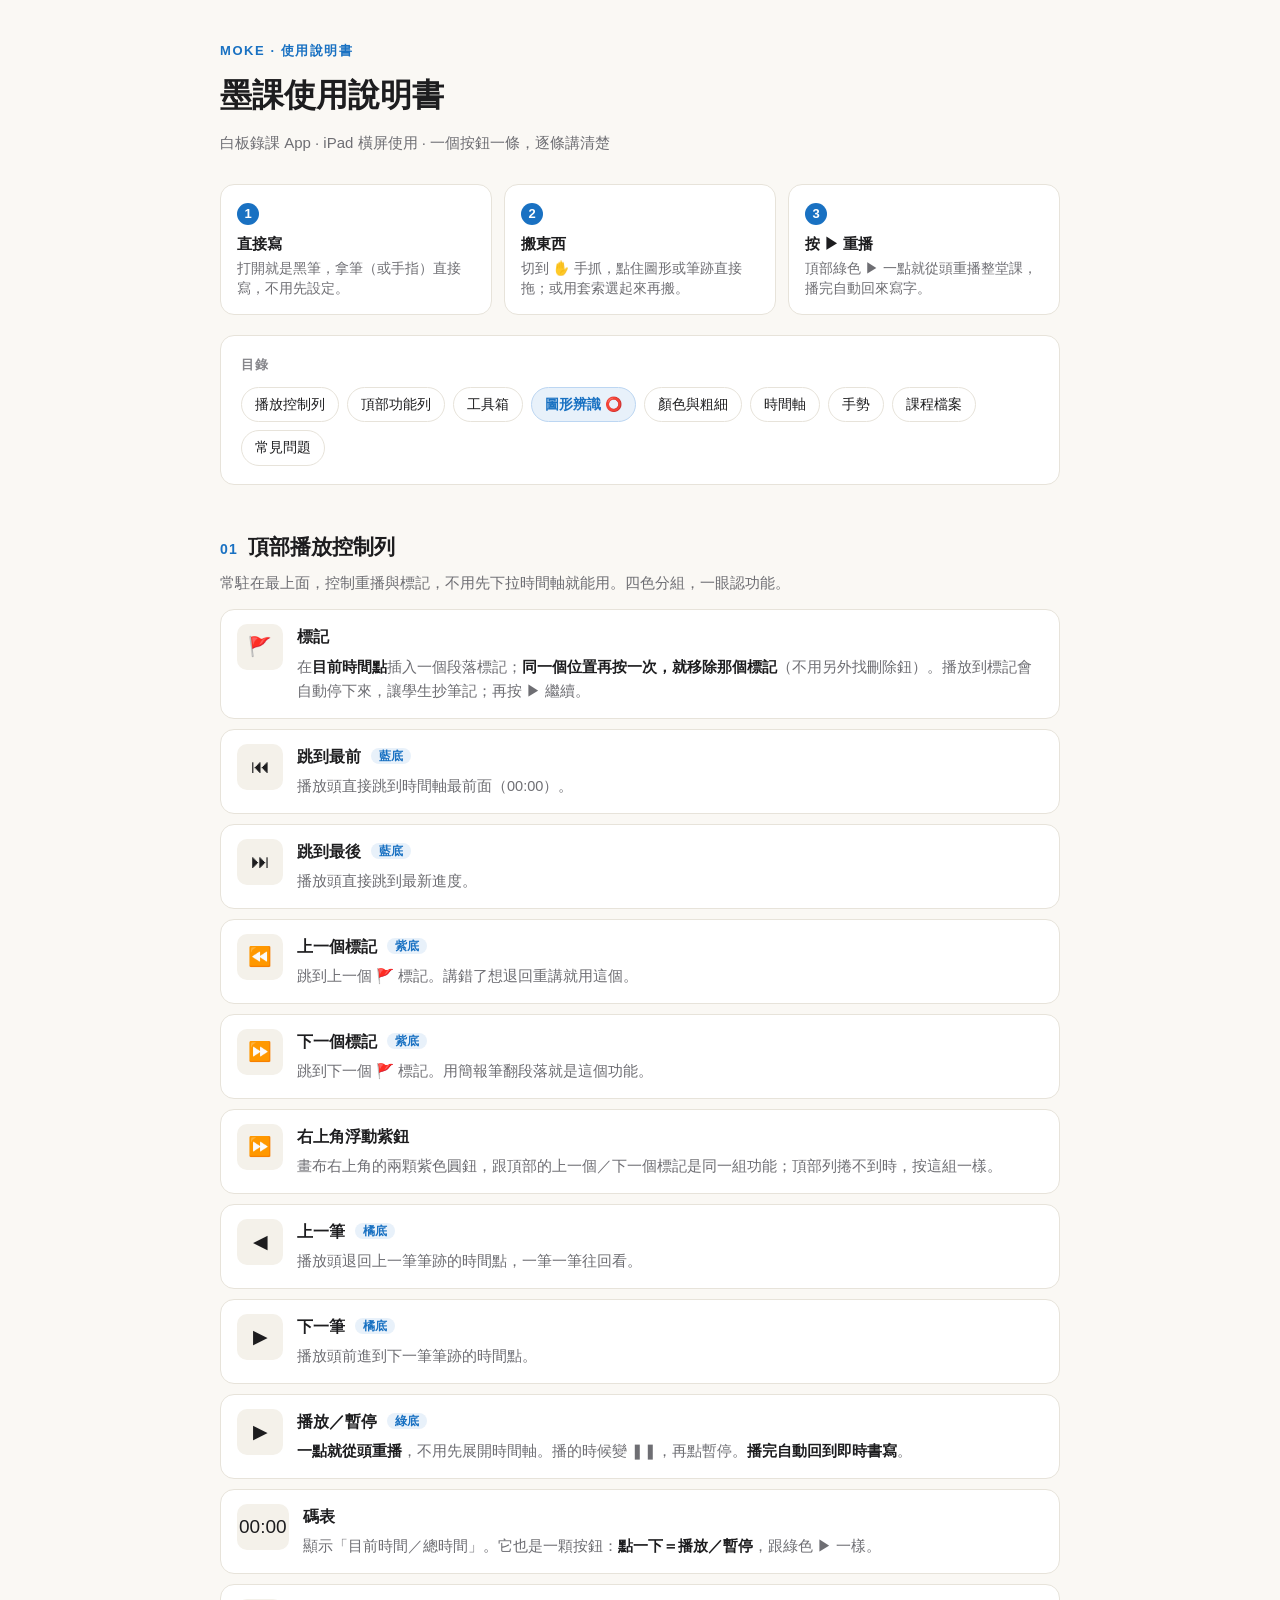
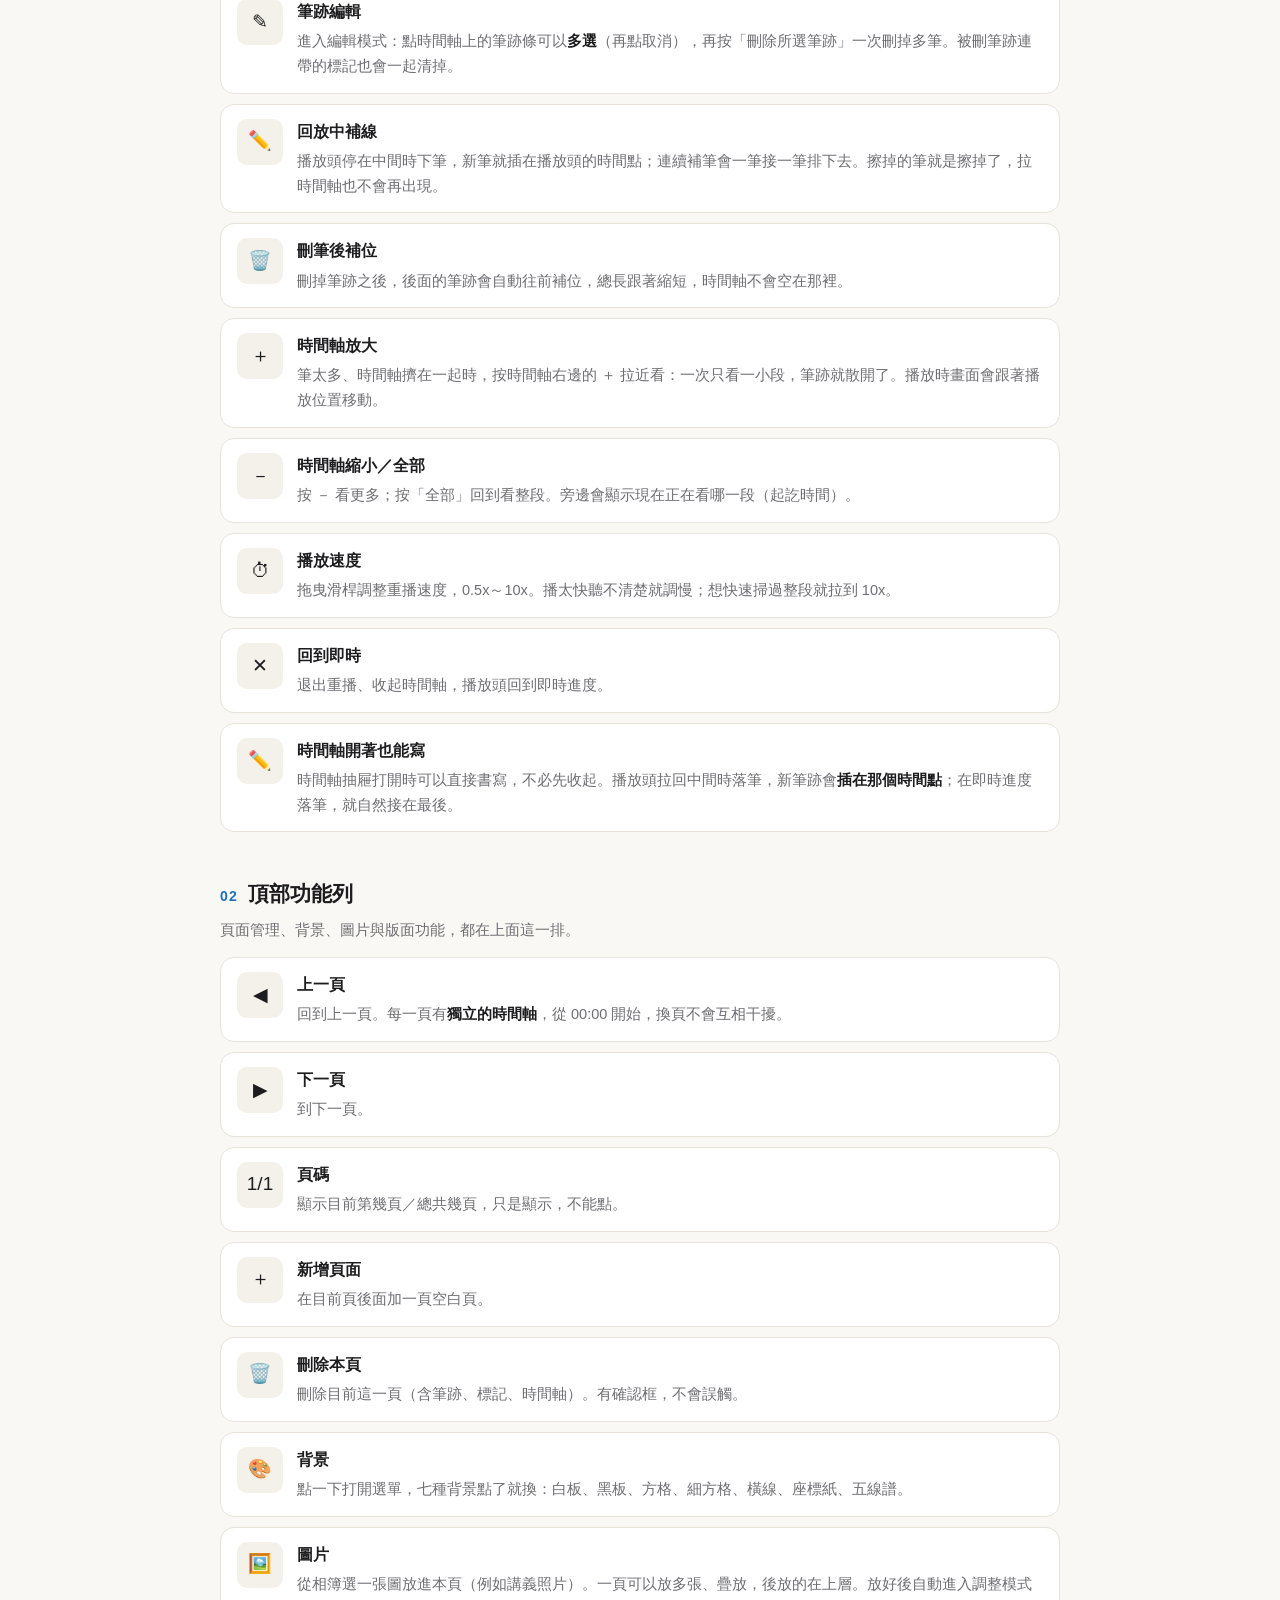
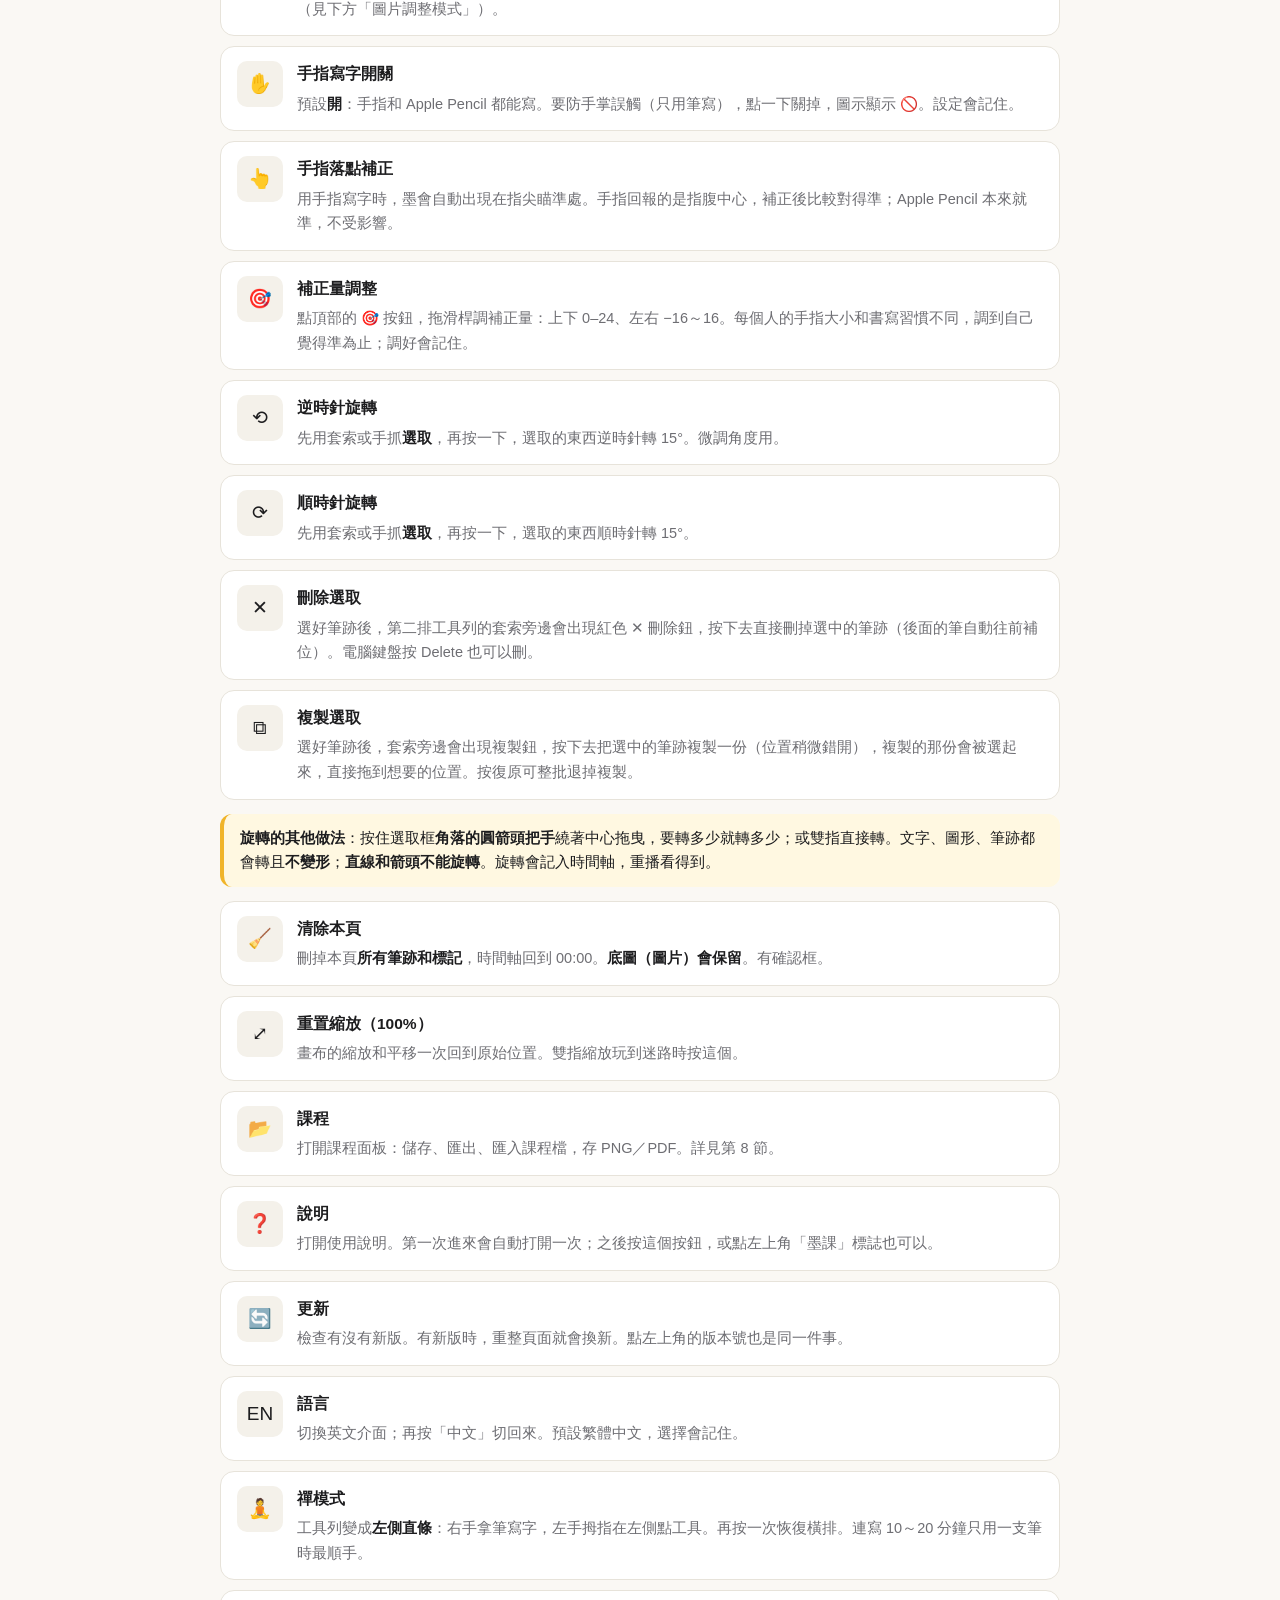
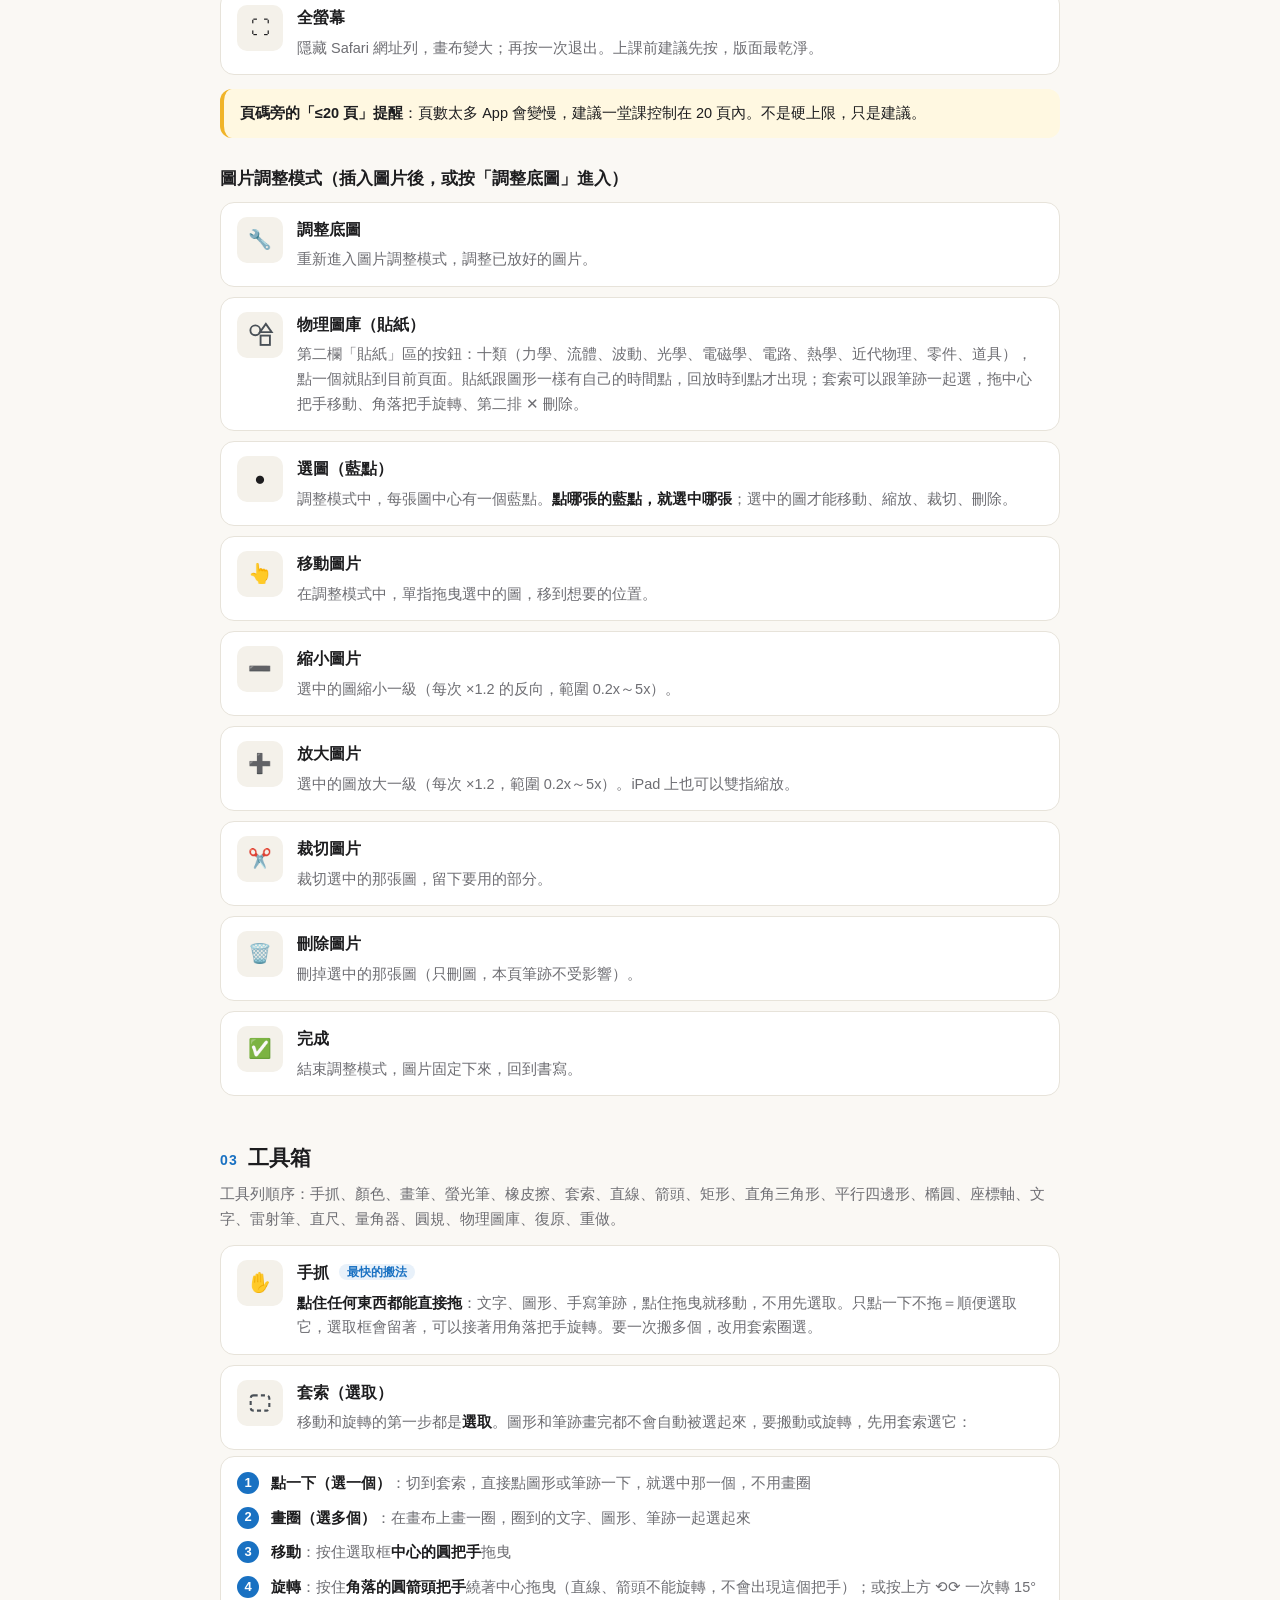
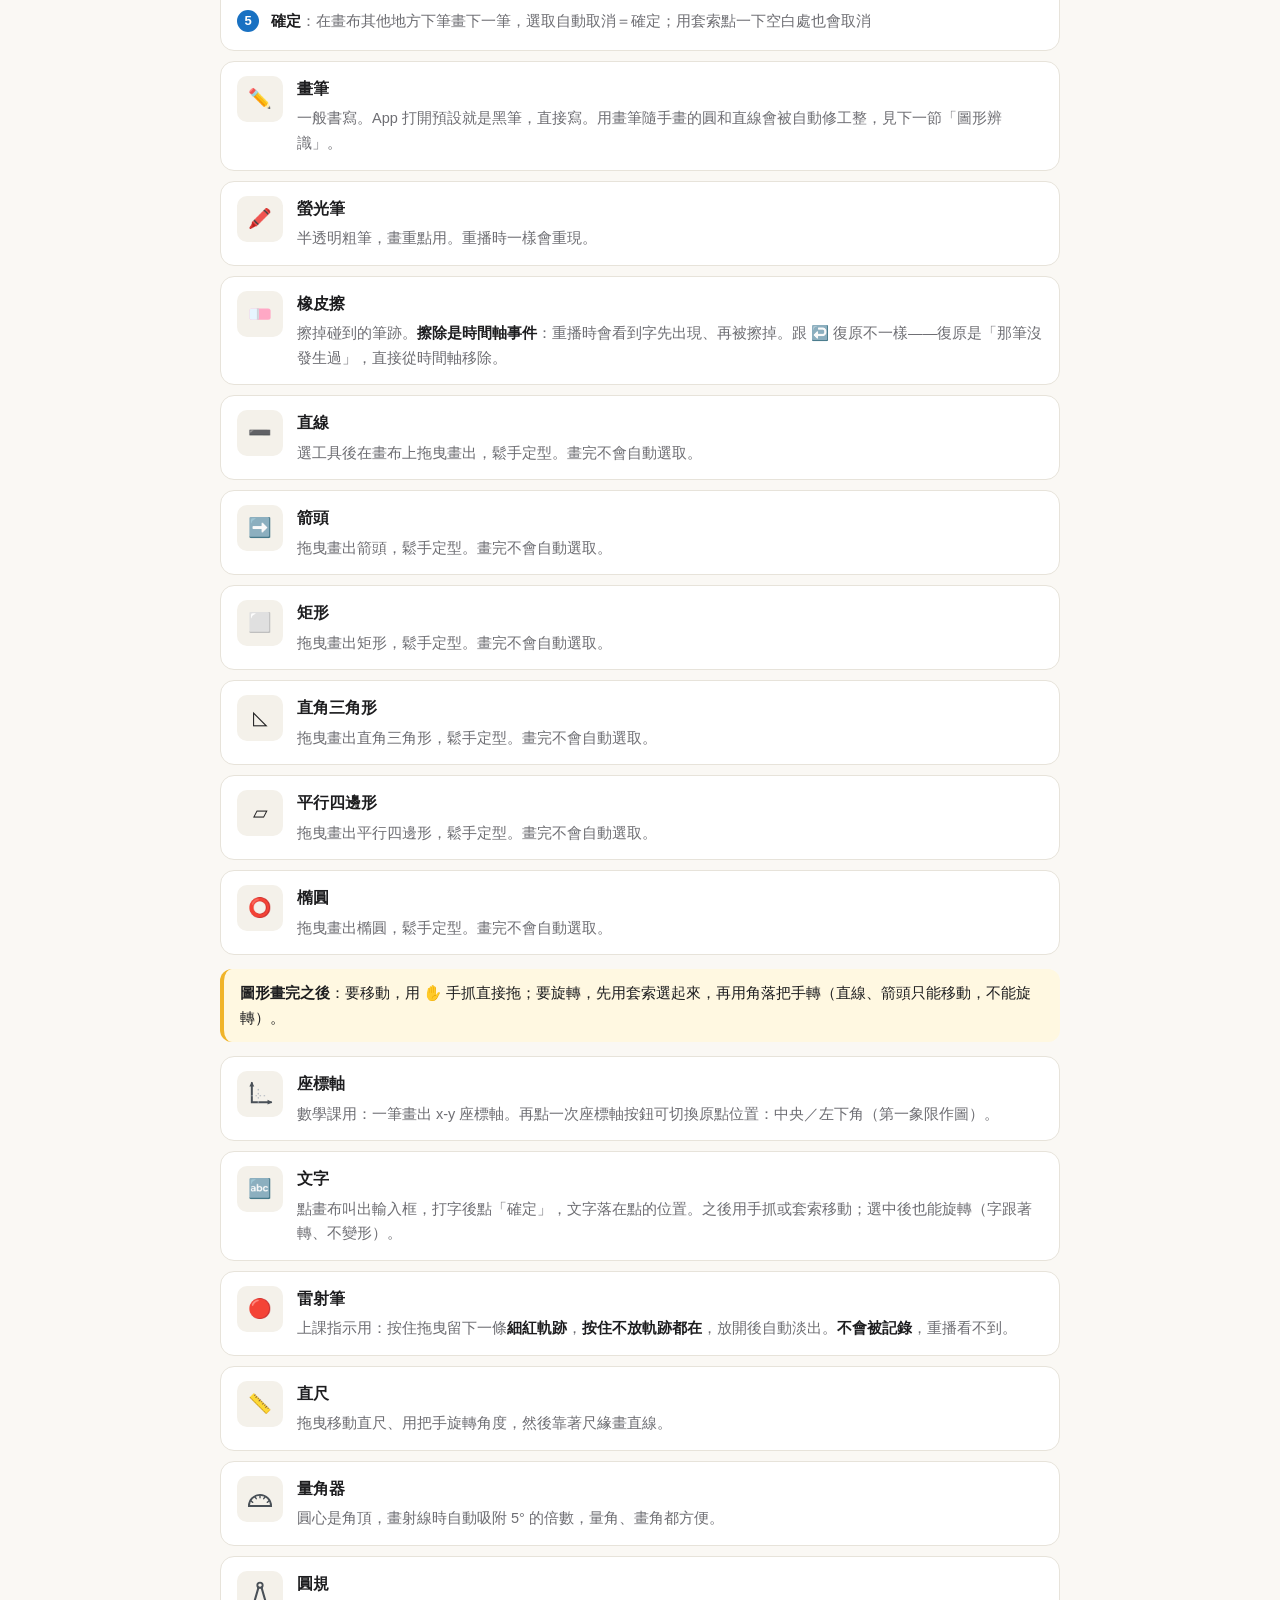
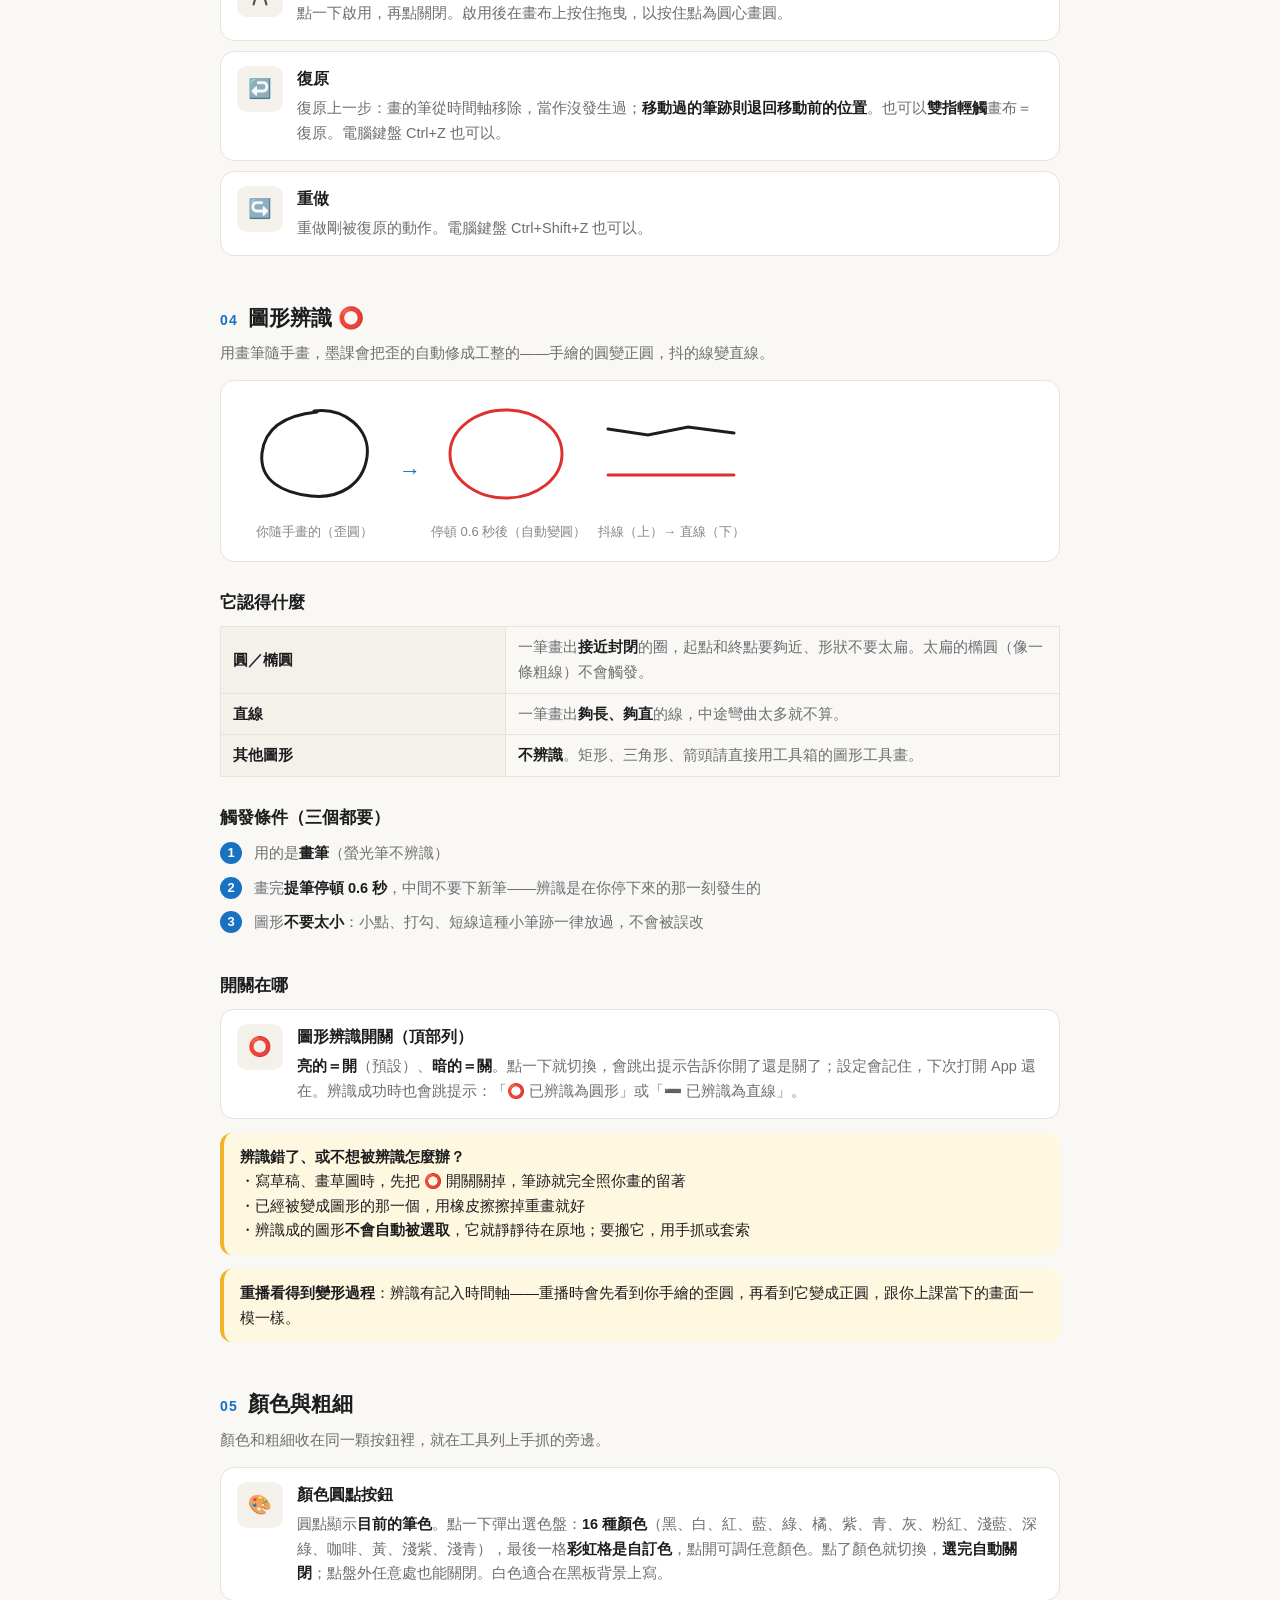
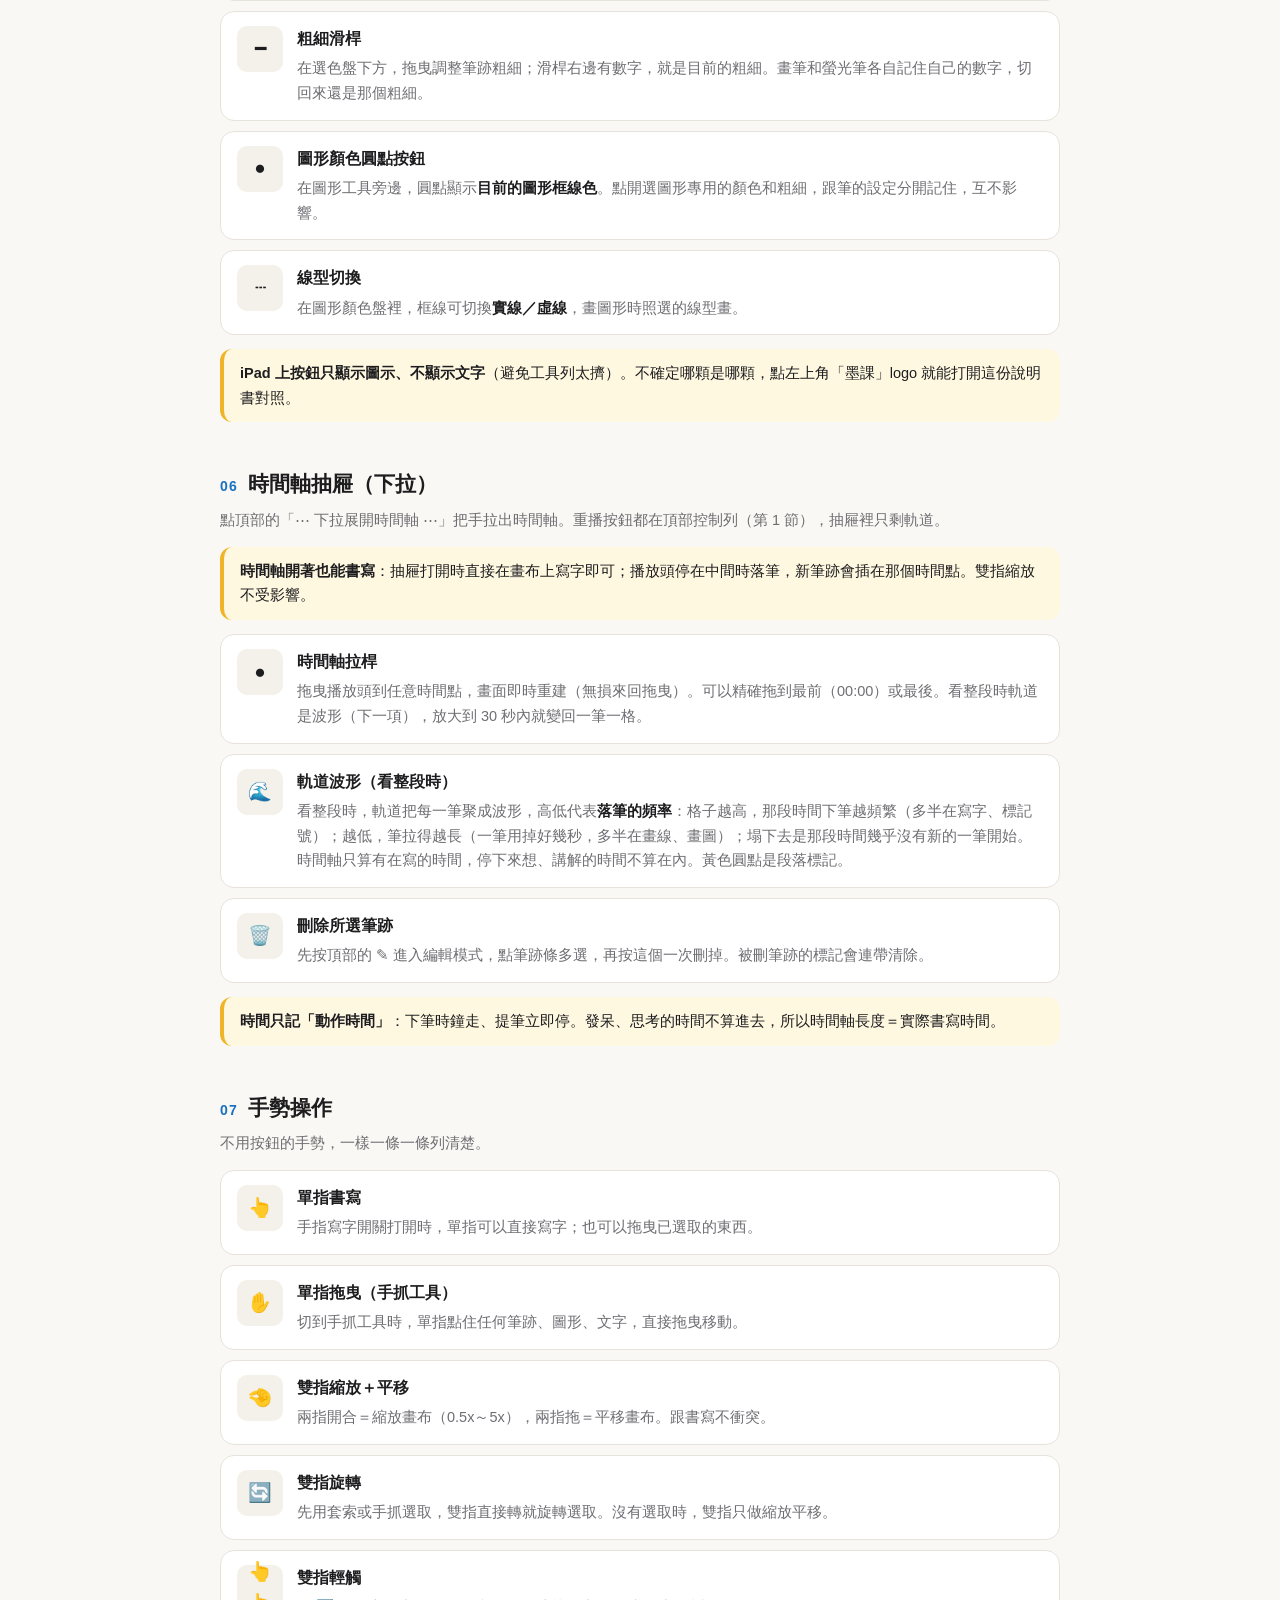
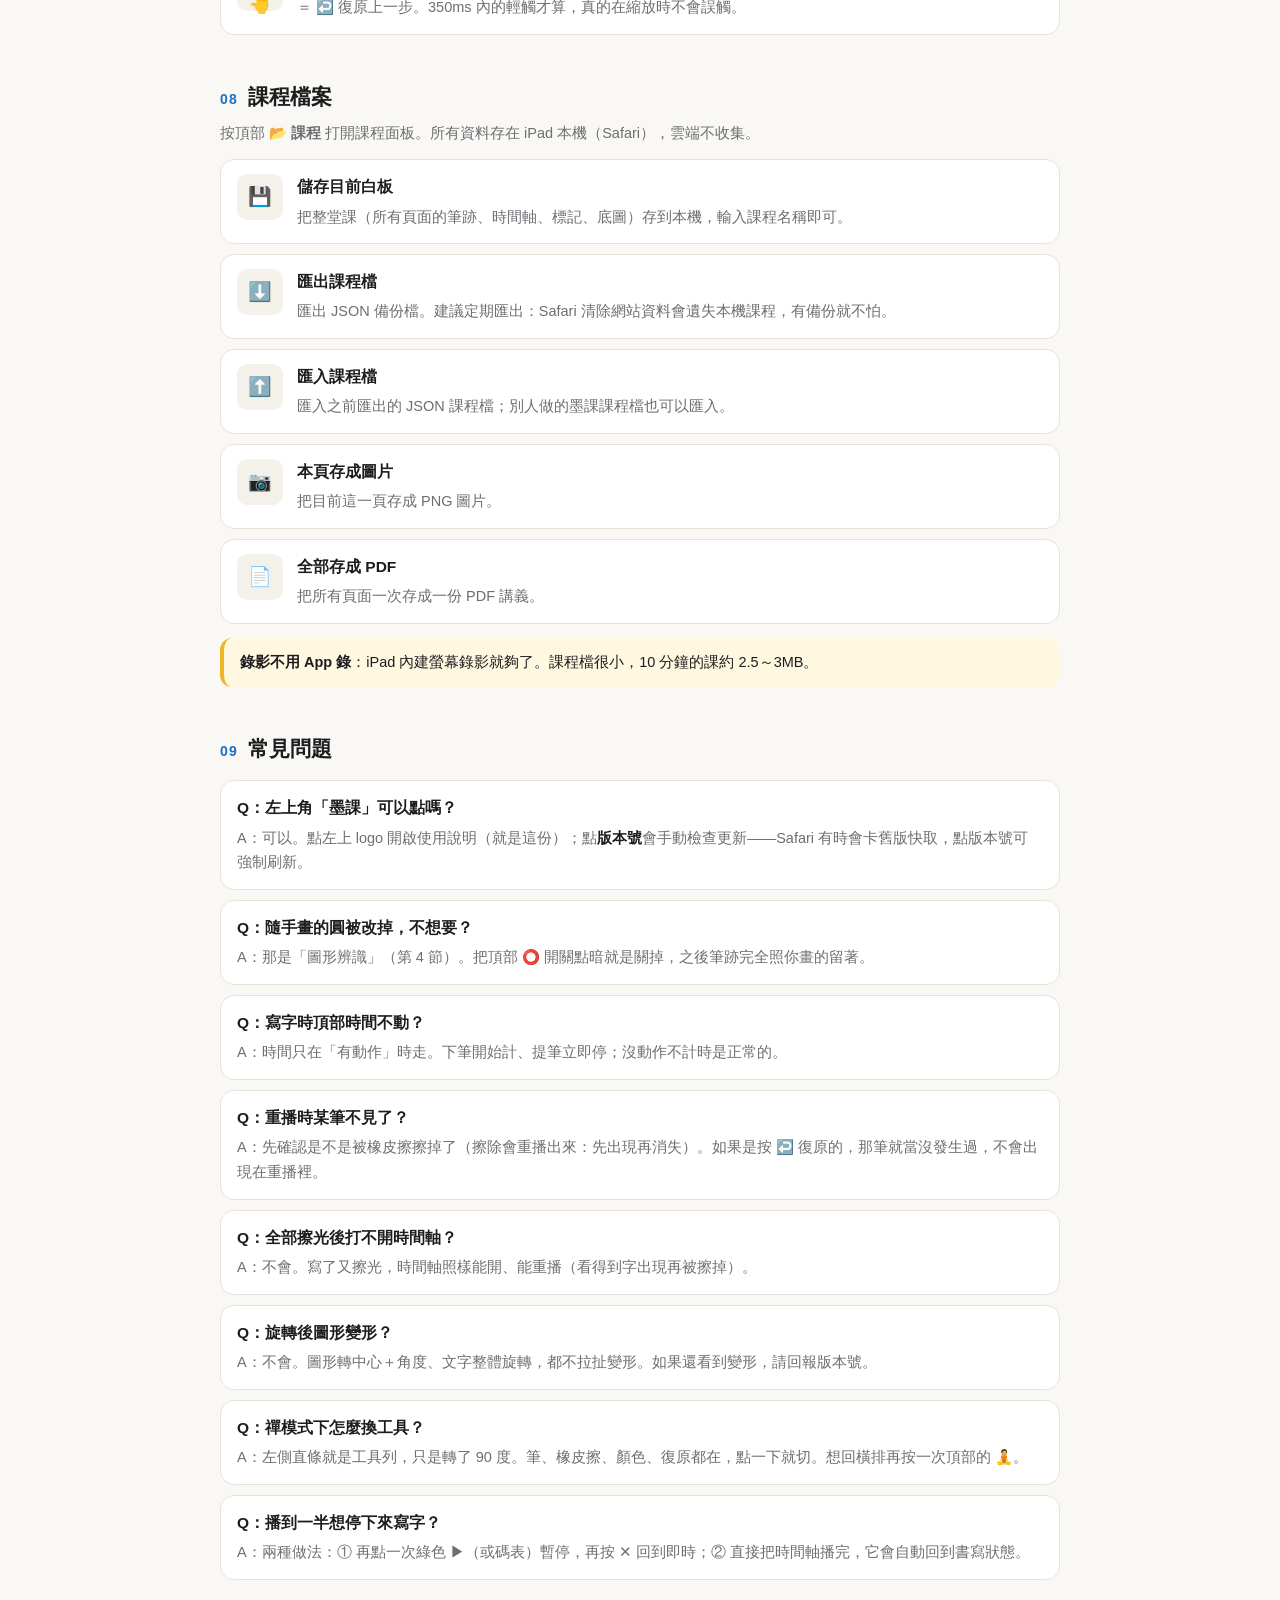
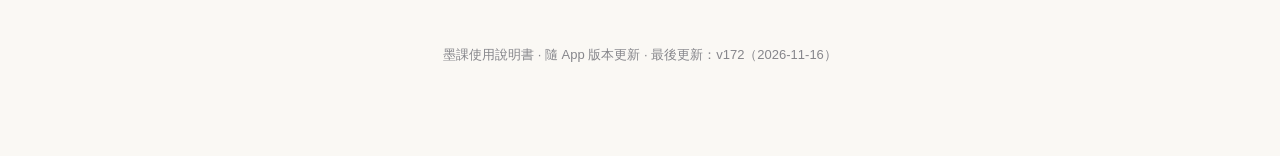
==== commit 27076413: "v210: shape tools independent color/width/line-style (shape settings popover, short-dash stroke.dash" ====
--- a/docs/manual.html
+++ b/docs/manual.html
@@ -323,6 +323,10 @@
 
 <div class="item"><div class="ic">━</div><div class="bd"><div class="nm">粗細滑桿</div><p>在選色盤下方，拖曳調整筆跡粗細；滑桿右邊有數字，就是目前的粗細。畫筆和螢光筆各自記住自己的數字，切回來還是那個粗細。</p></div></div>
 
+<div class="item"><div class="ic">●</div><div class="bd"><div class="nm">圖形顏色圓點按鈕</div><p>在圖形工具旁邊，圓點顯示<b>目前的圖形框線色</b>。點開選圖形專用的顏色和粗細，跟筆的設定分開記住，互不影響。</p></div></div>
+
+<div class="item"><div class="ic">┄</div><div class="bd"><div class="nm">線型切換</div><p>在圖形顏色盤裡，框線可切換<b>實線／虛線</b>，畫圖形時照選的線型畫。</p></div></div>
+
 <div class="tip"><b>iPad 上按鈕只顯示圖示、不顯示文字</b>（避免工具列太擠）。不確定哪顆是哪顆，點左上角「墨課」logo 就能打開這份說明書對照。</div>
 
 </section>
